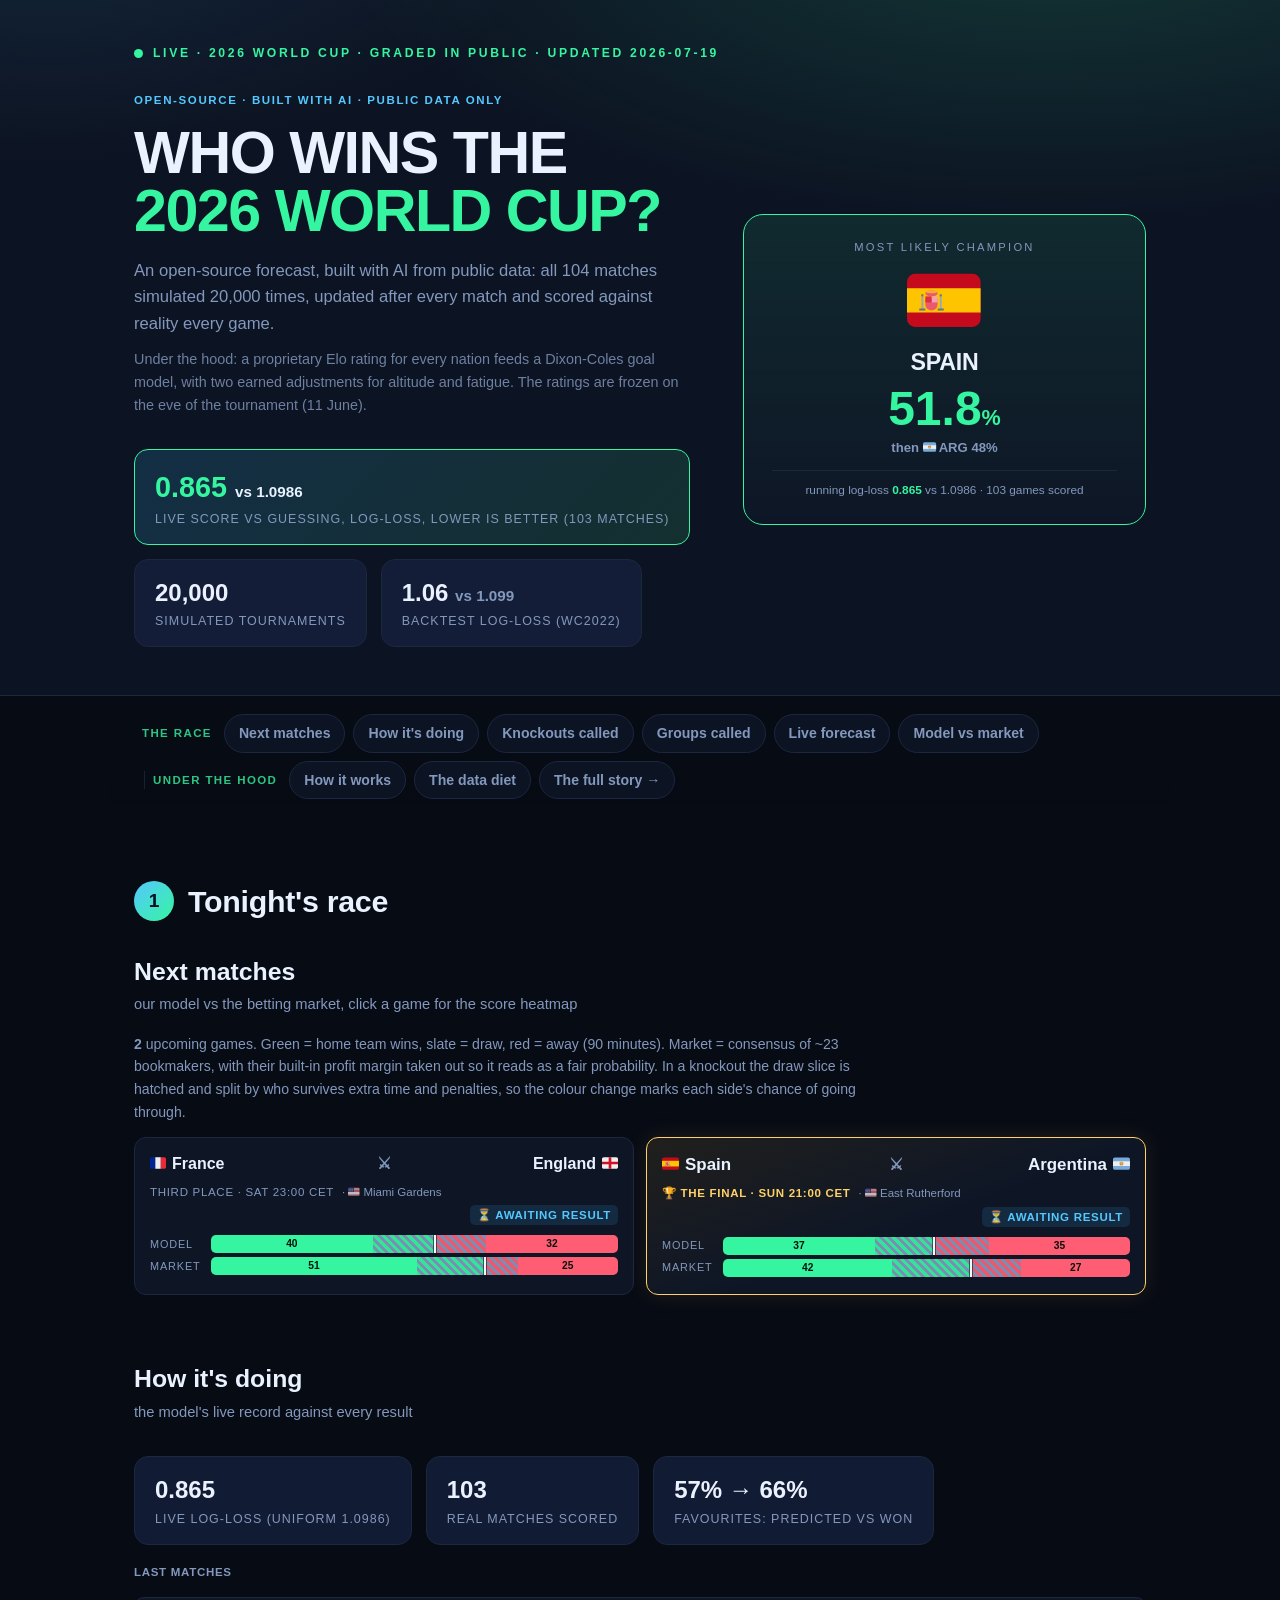
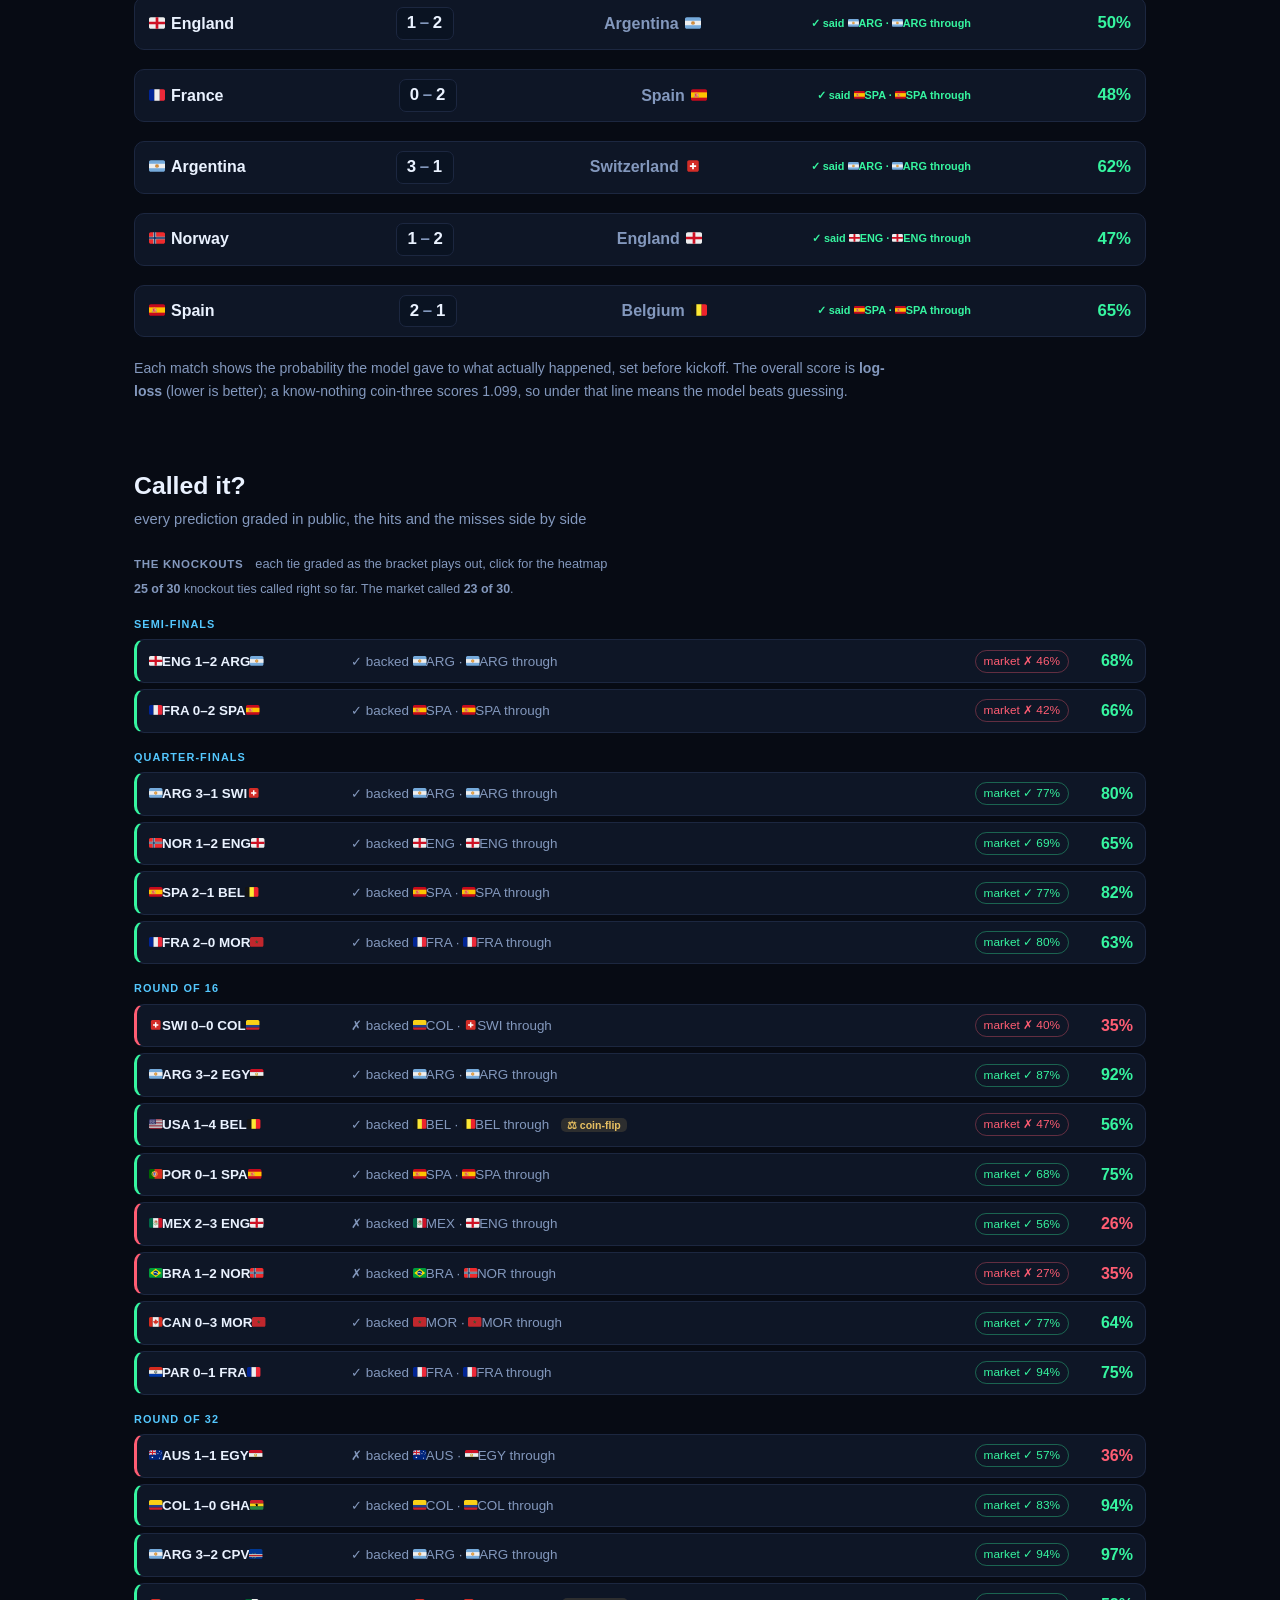
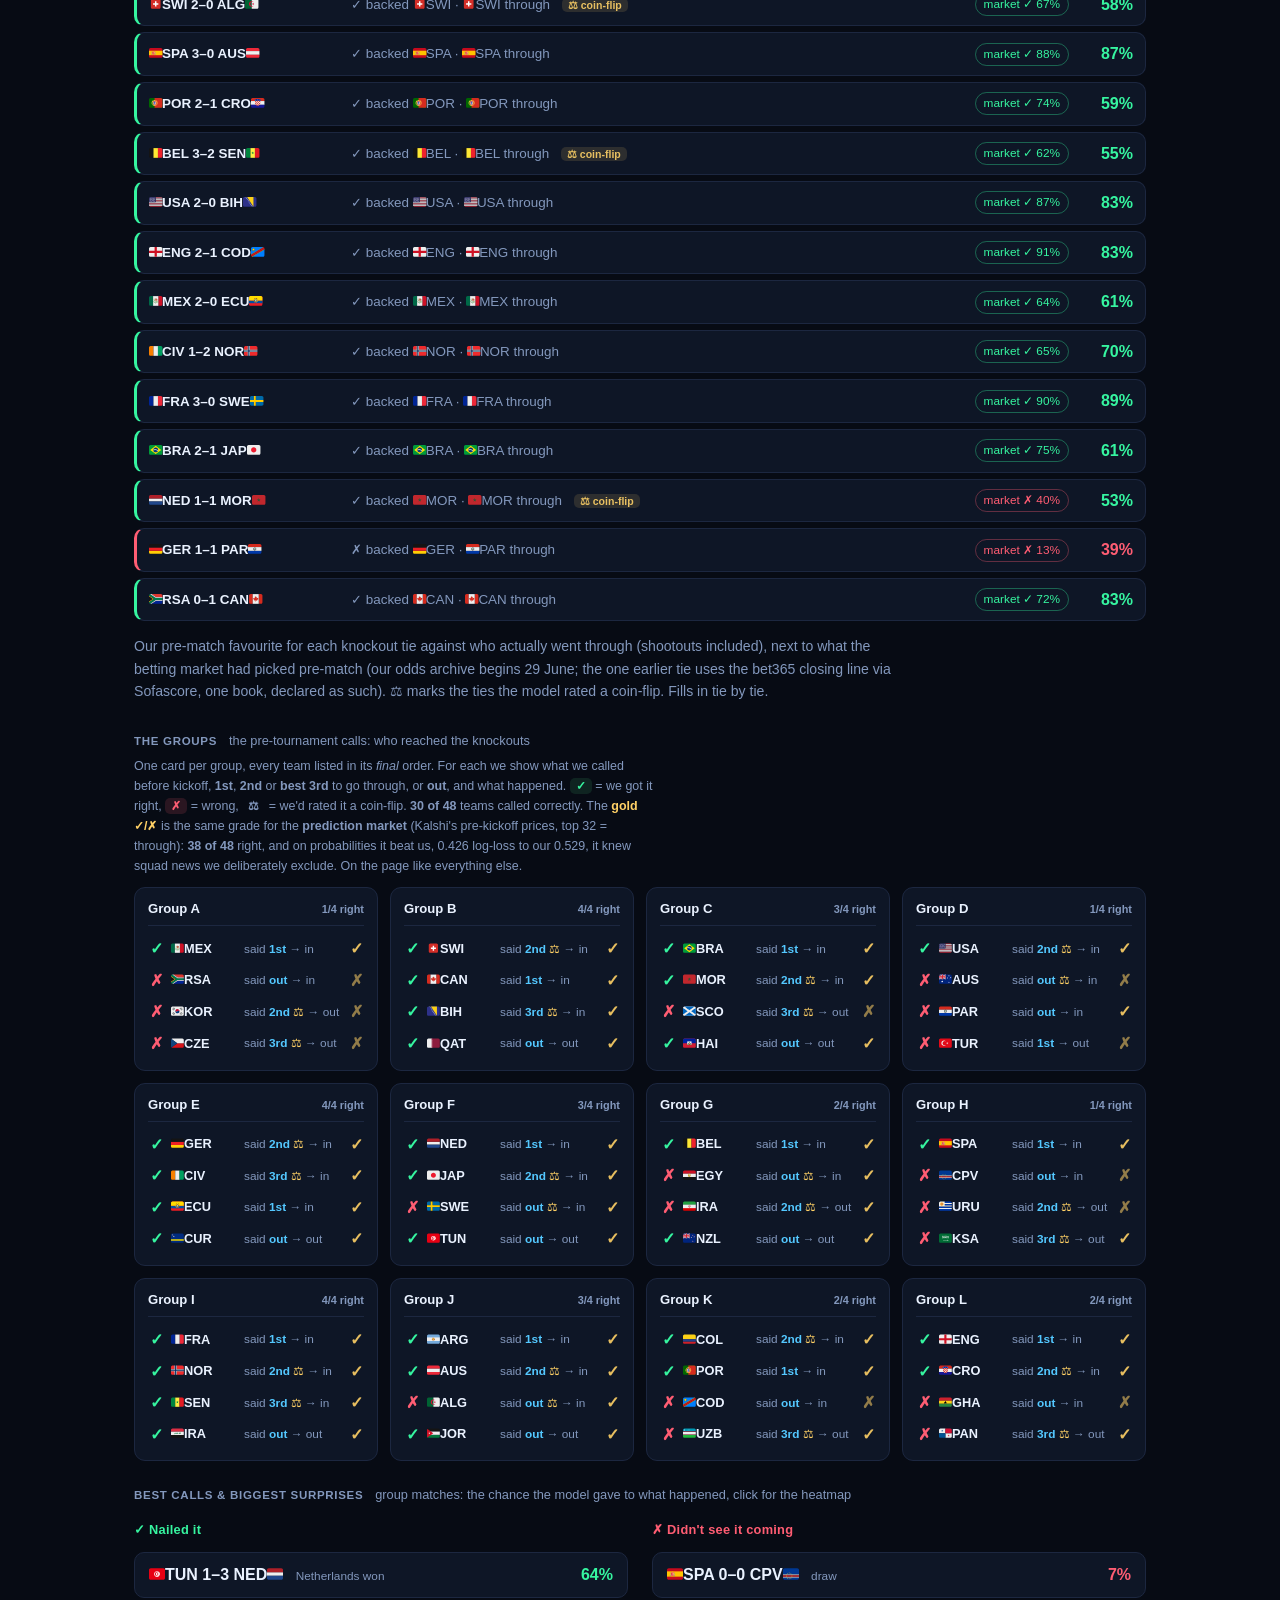
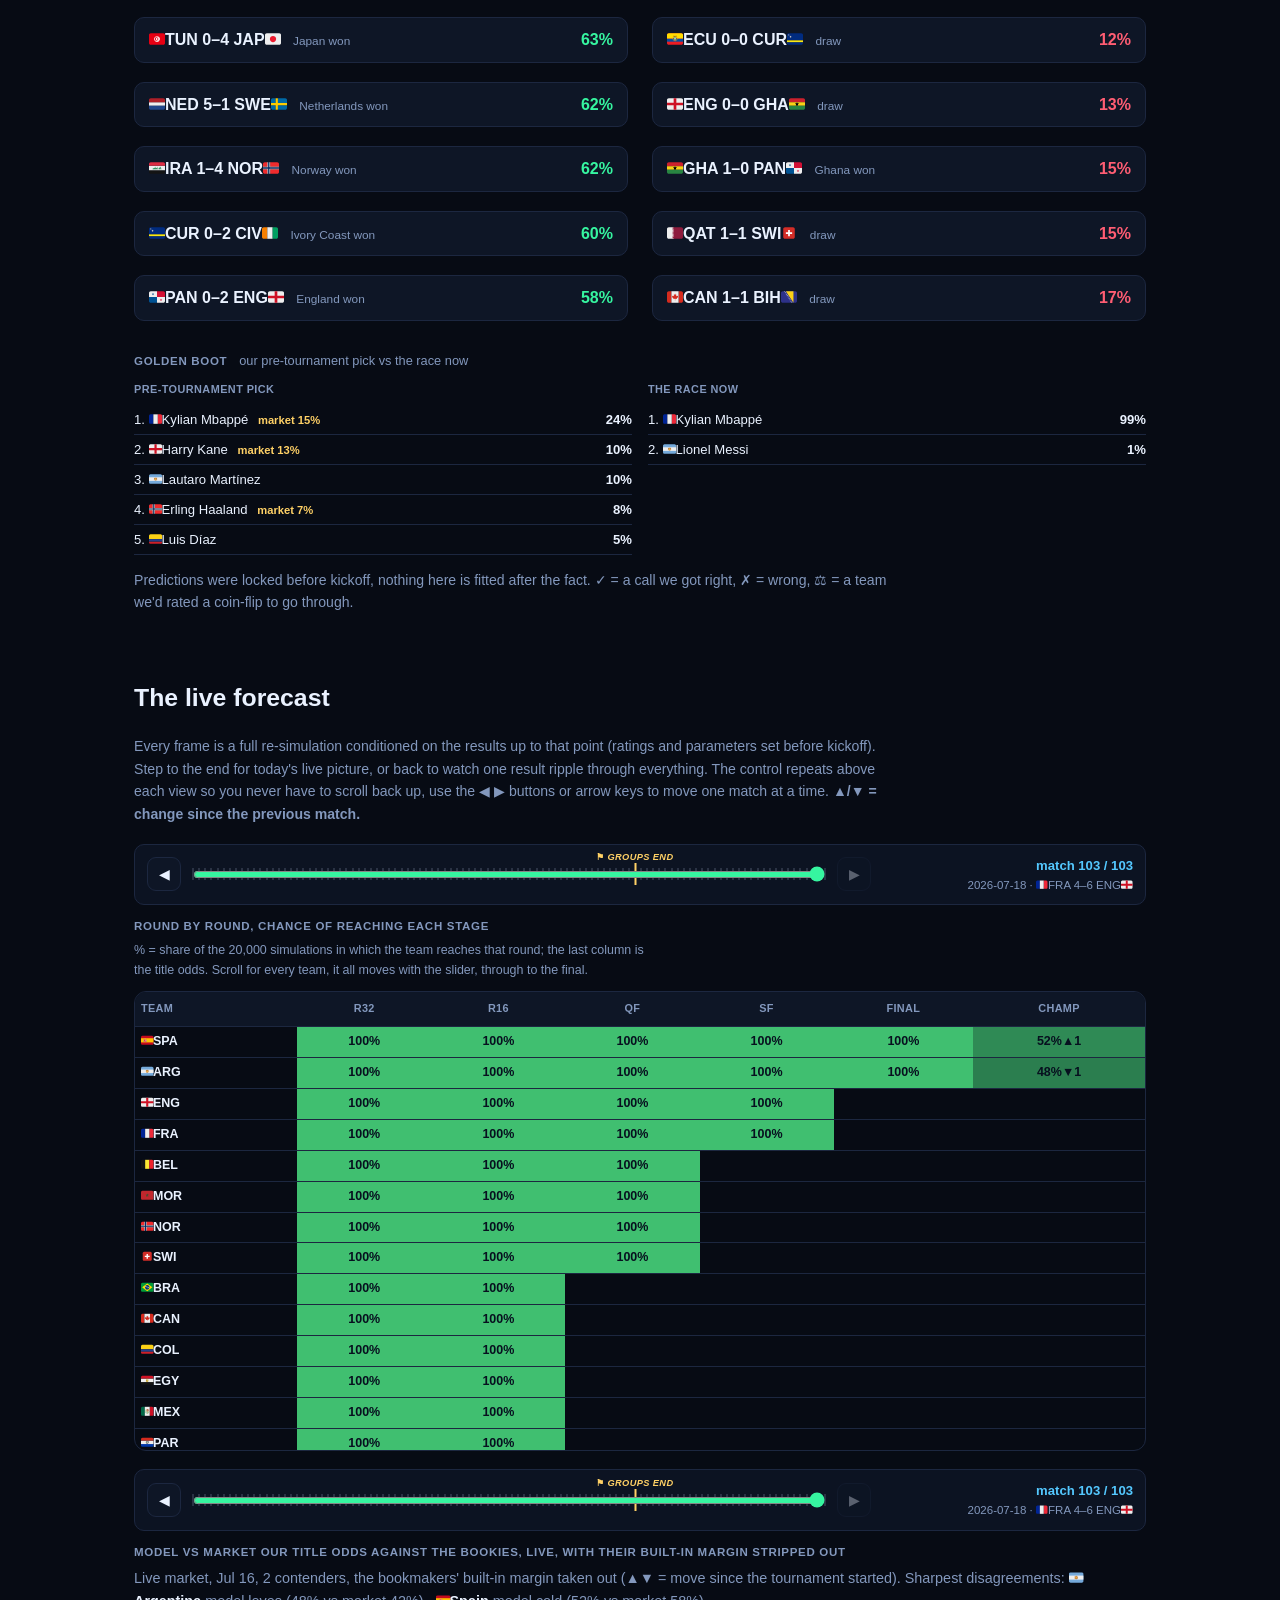
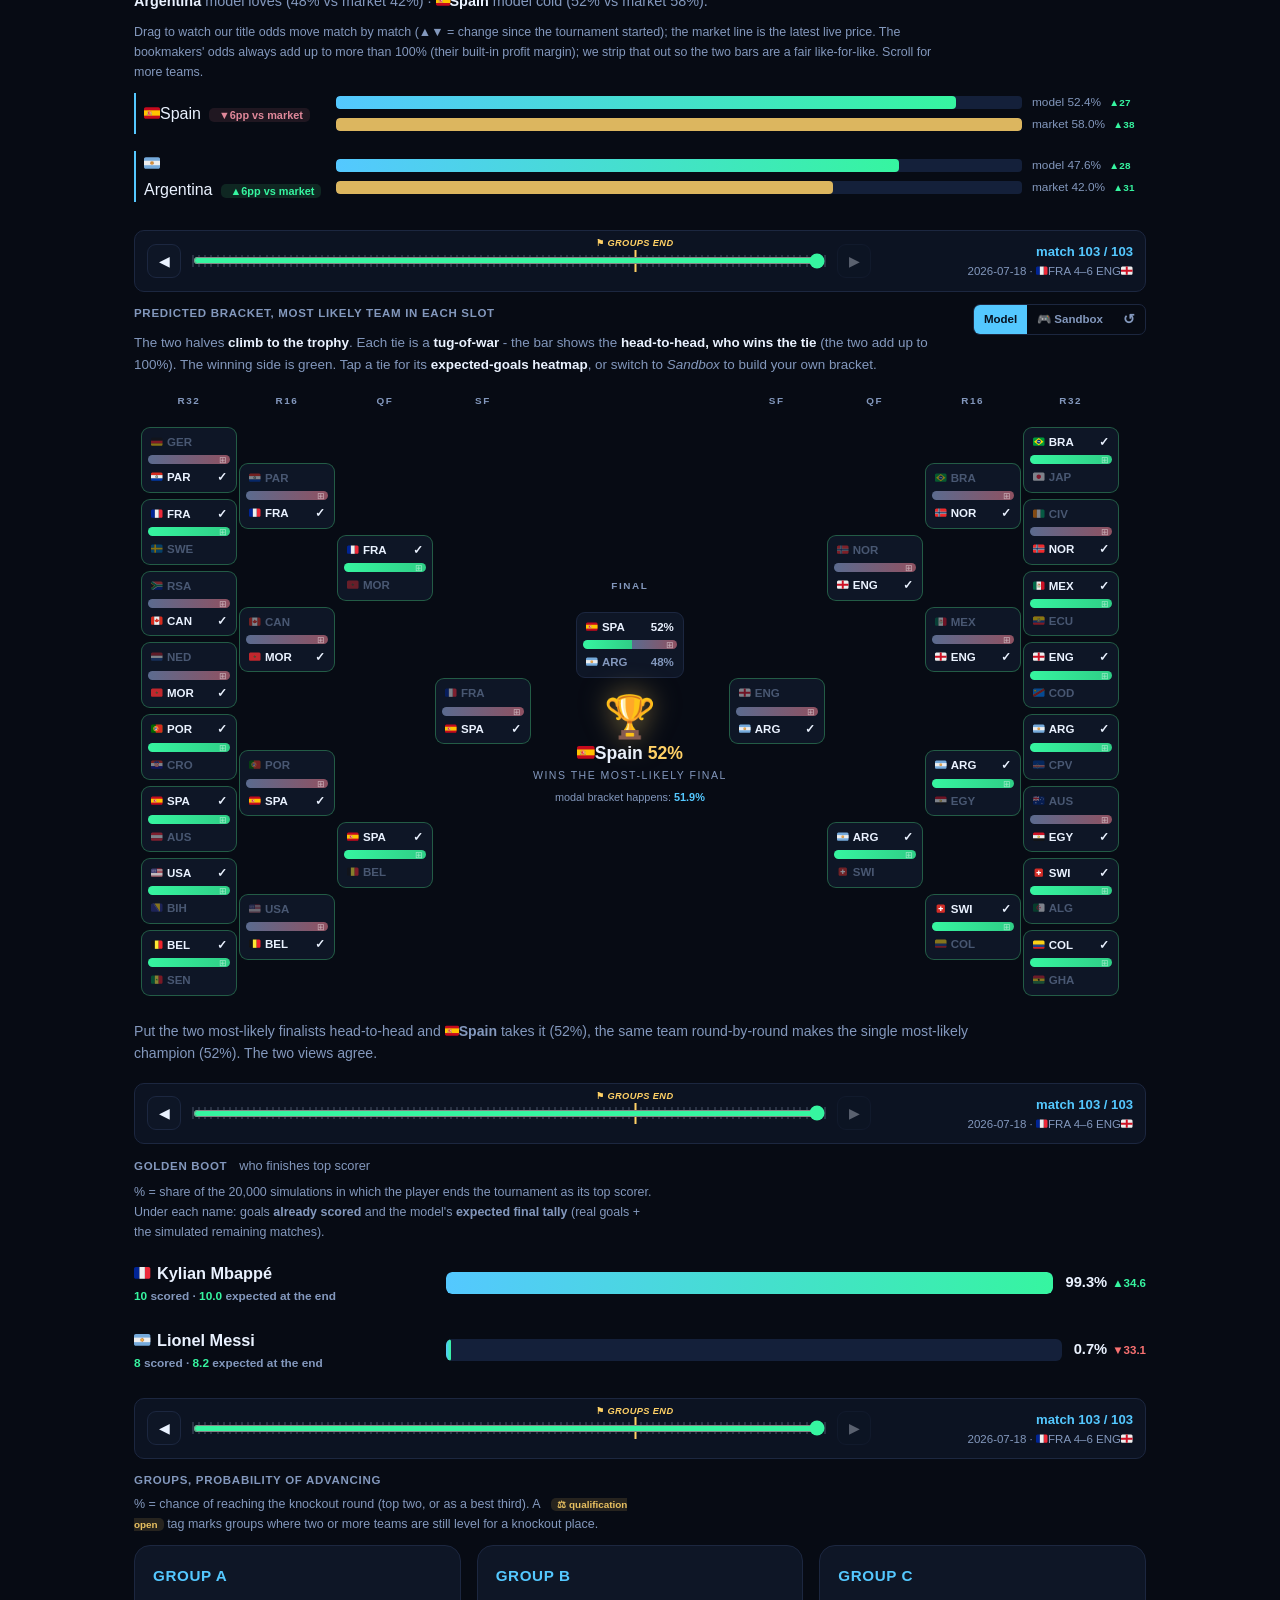
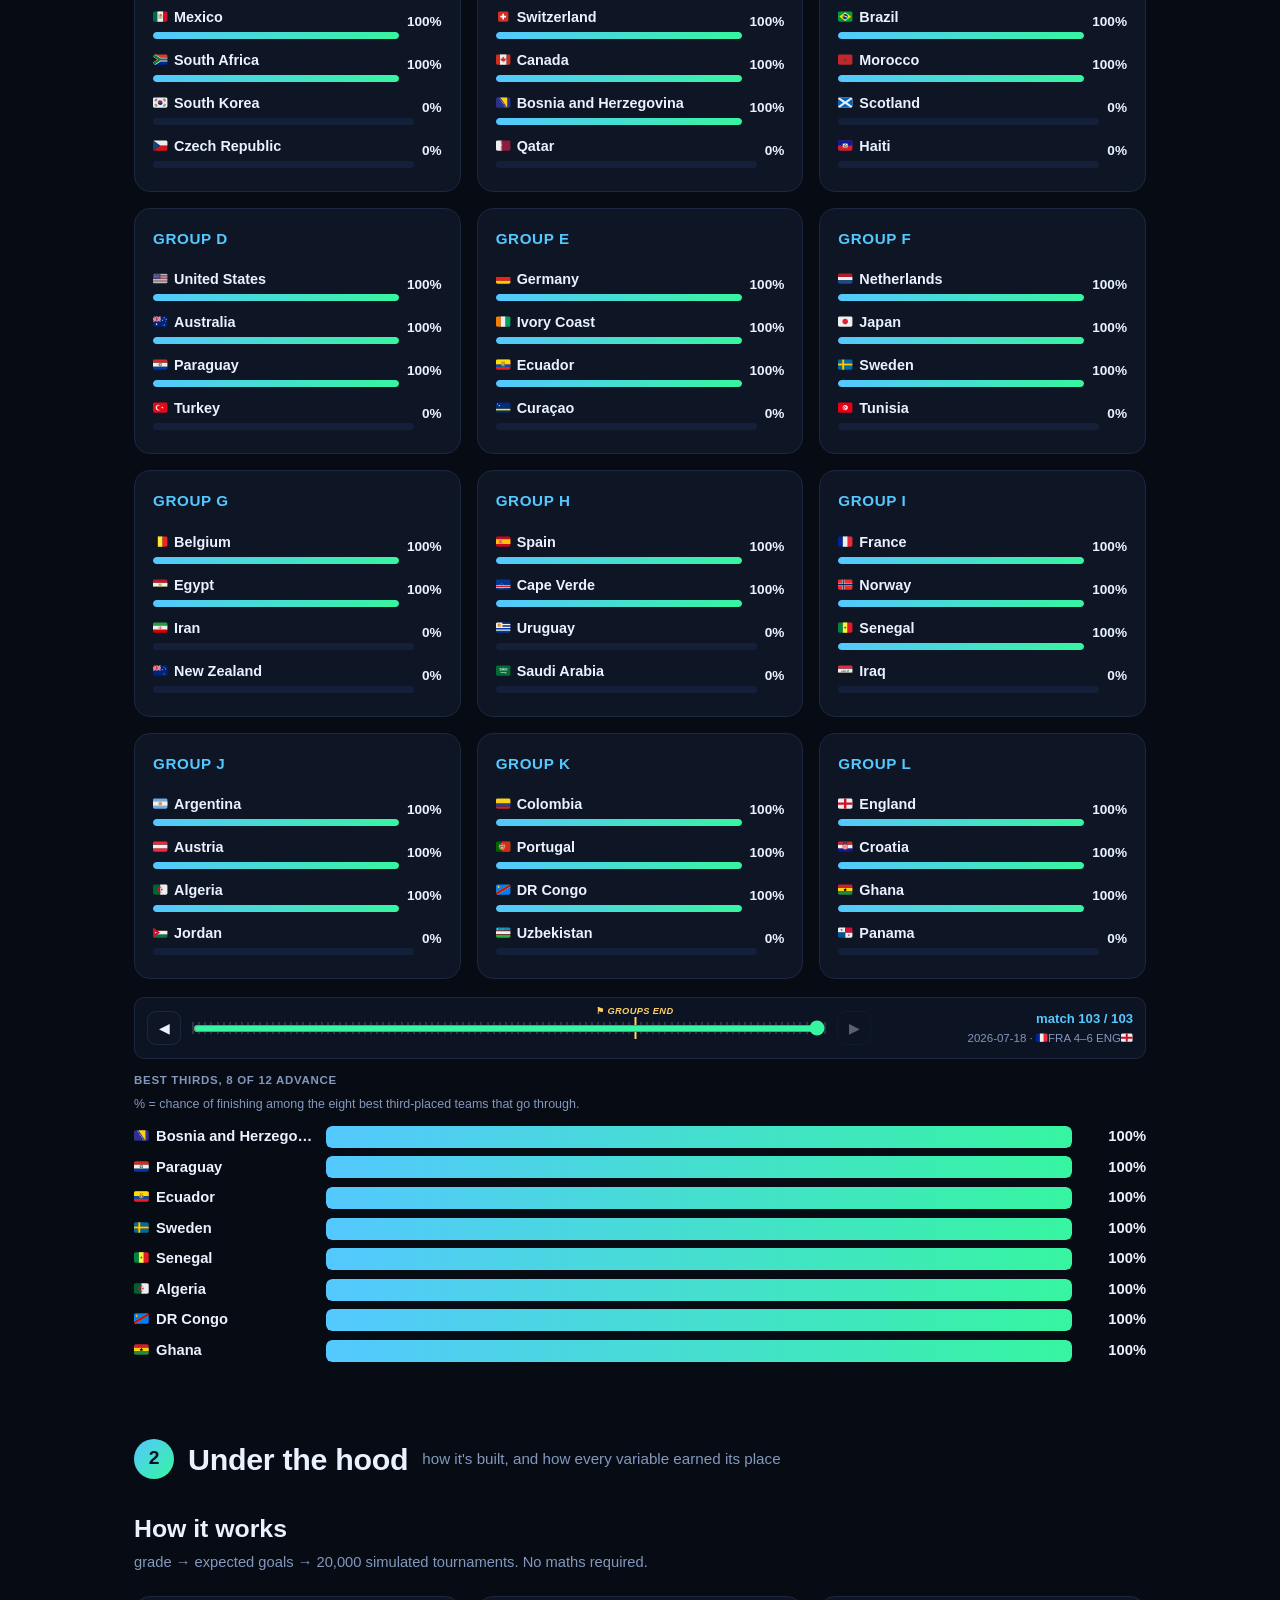
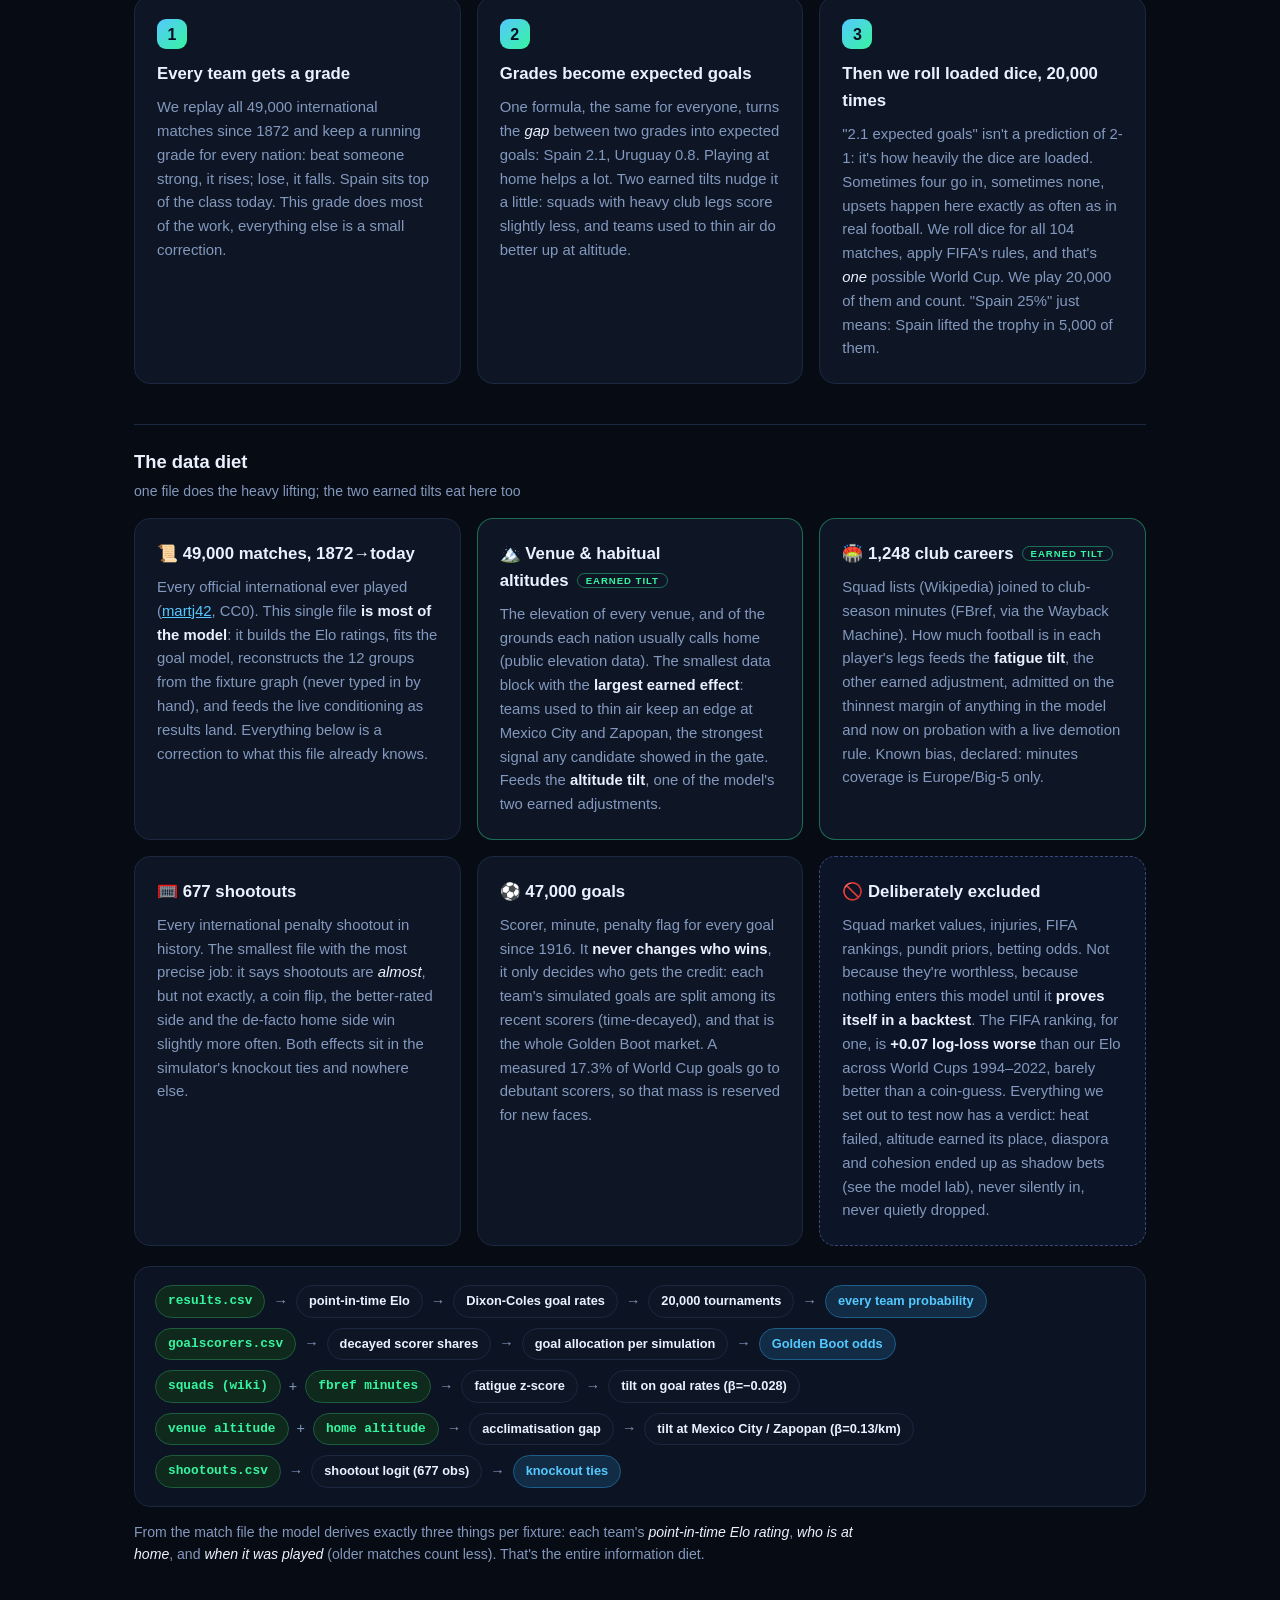
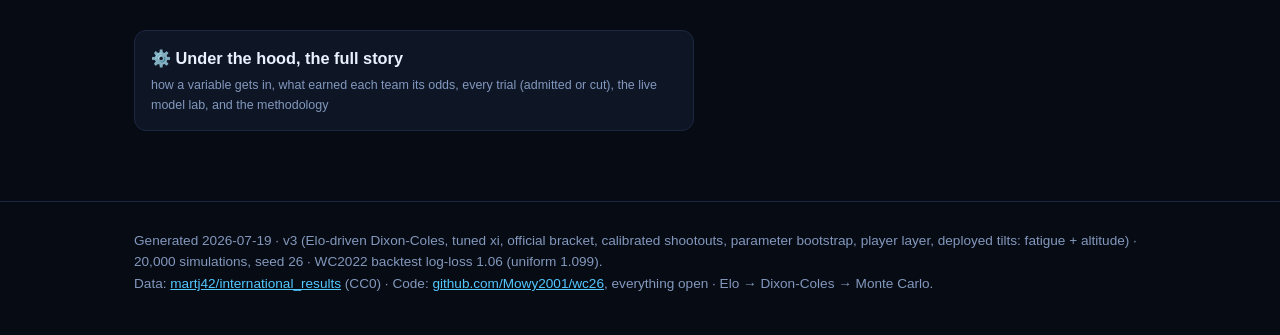
==== site/index.html @ b16a1f21 "data: live refresh - 103 matches played (72 group + 31 KO) Co-Authored-By: Claude Fable 5 <noreply@a" ====
<!DOCTYPE html>
<html lang="en">
<head>
<meta charset="UTF-8">
<meta name="viewport" content="width=device-width, initial-scale=1.0">
<title>WC26, Probabilistic World Cup 2026</title>
<link rel="stylesheet" href="style.css?v=202607190809">
</head>
<body>

<header class="hero">
  <div class="wrap">
    <div class="live-strip" id="live-strip"><span class="dot"></span> Live · 2026 World Cup · graded in public</div>
    <div class="hero-grid">
      <div>
        <div class="eyebrow">Open-source · built with AI · public data only</div>
        <h1>Who wins the<br><em>2026 World Cup?</em></h1>
        <p class="lede">An open-source forecast, built with AI from public data: all 104 matches simulated
        20,000 times, updated after every match and scored against reality every game.</p>
        <p class="lede-sub">Under the hood: a proprietary Elo rating for every nation feeds a Dixon-Coles
        goal model, with two earned adjustments for altitude and fatigue. The ratings are frozen on the eve
        of the tournament (11 June).</p>
        <div class="hero-stats" id="hero-stats"></div>
      </div>
      <div class="hero-champ" id="hero-leader"></div>
    </div>
  </div>
</header>

<nav class="toc wrap">
  <span class="toc-group">The race</span>
  <a href="#next">Next matches</a>
  <a href="#track">How it's doing</a>
  <a href="#reality-ko">Knockouts called</a>
  <a href="#reality-groups">Groups called</a>
  <a href="#forecast">Live forecast</a>
  <a href="#market">Model vs market</a>
  <span class="toc-group">Under the hood</span>
  <a href="#idea">How it works</a>
  <a href="#data">The data diet</a>
  <a href="under-the-hood.html">The full story →</a>
</nav>

<main class="wrap">

<div class="act-divider"><span class="act-num">1</span> Tonight's race</div>

<section id="next">
  <h2>Next matches <span class="sub">our model vs the betting market, click a game for the score heatmap</span></h2>
  <p class="note" id="next-note" style="margin-top:-6px;margin-bottom:14px"></p>
  <div id="next-board" class="nm-grid"></div>
</section>

<section id="track">
  <h2>How it's doing <span class="sub">the model's live record against every result</span></h2>
  <div id="track-head" class="hero-stats"></div>
  <div style="margin-top:18px"><div class="tl-h">Last matches</div>
    <div id="track-matches" class="chart"></div></div>
  <p class="note">Each match shows the probability the model gave to what actually happened, set before
  kickoff. The overall score is <strong>log-loss</strong> (lower is better); a know-nothing coin-three
  scores 1.099, so under that line means the model beats guessing.</p>
</section>

<section id="reality">
  <h2>Called it? <span class="sub">every prediction graded in public, the hits and the misses side by side</span></h2>

  <div class="tl-h" id="reality-ko">The knockouts <span class="tlh-sub">each tie graded as the bracket plays out, click for the heatmap</span></div>
  <div id="rc-ko"></div>
  <p class="note">Our pre-match favourite for each knockout tie against who actually went through
  (shootouts included), next to what the betting market had picked pre-match (our odds archive begins
  29 June; the one earlier tie uses the bet365 closing line via Sofascore, one book, declared as such).
  ⚖ marks the ties the model rated a coin-flip. Fills in tie by tie.</p>

  <div class="tl-h" style="margin-top:28px" id="reality-groups">The groups <span class="tlh-sub">the pre-tournament calls: who reached the knockouts</span></div>
  <p class="chart-cap" id="rc-groups-lead"></p>
  <div id="rc-groups"></div>
  <div class="tl-h" style="margin-top:24px">Best calls &amp; biggest surprises
    <span class="tlh-sub">group matches: the chance the model gave to what happened, click for the heatmap</span></div>
  <div class="bw-grid">
    <div><div class="bw-lab good">✓ Nailed it</div><div id="track-best" class="chart"></div></div>
    <div><div class="bw-lab bad">✗ Didn't see it coming</div><div id="track-worst" class="chart"></div></div>
  </div>
  <div class="tl-h" style="margin-top:24px">Golden Boot <span class="tlh-sub">our pre-tournament pick vs the race now</span></div>
  <div id="rc-gb"></div>
  <p class="note">Predictions were locked before kickoff, nothing here is fitted after the fact.
  ✓ = a call we got right, ✗ = wrong, ⚖ = a team we'd rated a coin-flip to go through.</p>
</section>



<section id="forecast">
  <h2>The live forecast</h2>
  <p class="note" style="margin-top:-4px;margin-bottom:14px">Every frame is a full re-simulation
  conditioned on the results up to that point (ratings and parameters set before kickoff). Step to the
  end for today's live picture, or back to watch one result ripple through everything. The control
  repeats above each view so you never have to scroll back up, use the ◀ ▶ buttons or arrow keys
  to move one match at a time. <strong>▲/▼ = change since the previous match.</strong></p>

  <div class="fc-block"><div class="fc-bar"></div>
    <div class="tl-h">Round by round, chance of reaching each stage</div>
    <p class="chart-cap">% = share of the 20,000 simulations in which the team reaches that round; the last
    column is the title odds. Scroll for every team, it all moves with the slider, through to the final.</p>
    <div class="rr-scroll"><table id="fc-rounds" class="rounds-table"></table></div></div>
  <div class="fc-block" id="market"><div class="fc-bar"></div>
    <div class="tl-h">Model vs market <span class="sub">our title odds against the bookies, live, with their built-in margin stripped out</span></div>
    <p class="market-diverge" id="market-diverge"></p>
    <p class="chart-cap" style="max-width:820px">Drag to watch our title odds move match by match (▲▼ = change since the tournament started); the market line is the latest live price. The bookmakers' odds always add up to more than 100% (their built-in profit margin); we strip that out so the two bars are a fair like-for-like. Scroll for more teams.</p>
    <div id="market-chart" class="chart market-scroll"></div></div>
  <div class="fc-block"><div class="fc-bar"></div>
    <div class="tl-h">Predicted bracket, most likely team in each slot
      <span class="bk-toggle" id="bk-toggle">
        <button type="button" data-mode="model" class="on">Model</button><button type="button" data-mode="sandbox">🎮 Sandbox</button><button type="button" data-act="reset" title="clear your picks">↺</button>
      </span></div>
    <p class="bracket-legend" id="bracket-legend"></p>
    <div id="fc-bracket" class="bracket-scroll"></div>
    <p class="note" id="bracket-why" style="max-width:880px"></p></div>
  <div class="fc-block"><div class="fc-bar"></div>
    <div class="tl-h">Golden Boot <span class="tlh-sub">who finishes top scorer</span></div>
    <p class="chart-cap">% = share of the 20,000 simulations in which the player ends the tournament as
    its top scorer. Under each name: goals <strong>already scored</strong> and the model's
    <strong>expected final tally</strong> (real goals + the simulated remaining matches).</p>
    <div id="fc-gb" class="chart gb-big"></div></div>
  <div class="fc-block"><div class="fc-bar"></div>
    <div class="tl-h">Groups, probability of advancing</div>
    <p class="chart-cap">% = chance of reaching the knockout round (top two, or as a best third).
    A <span class="tight-badge">⚖ qualification open</span> tag marks groups where two or more teams are
    still level for a knockout place.</p>
    <div id="fc-groups" class="groups-grid"></div></div>
  <div class="fc-block"><div class="fc-bar"></div>
    <div class="tl-h">Best thirds, 8 of 12 advance</div>
    <p class="chart-cap">% = chance of finishing among the eight best third-placed teams that go through.</p>
    <div id="fc-thirds" class="chart"></div></div>
</section>






<div class="act-divider"><span class="act-num">2</span> Under the hood <span class="act-sub">how it's built, and how every variable earned its place</span></div>



<section id="idea">
  <h2>How it works <span class="sub">grade → expected goals → 20,000 simulated tournaments. No maths required.</span></h2>
  <div class="cards3">
    <div class="card">
      <div class="card-step">1</div>
      <h3>Every team gets a grade</h3>
      <p>We replay all 49,000 international matches since 1872 and keep a running
      grade for every nation: beat someone strong, it rises; lose, it falls. Spain
      sits top of the class today. This grade does most of the work, everything
      else is a small correction.</p>
    </div>
    <div class="card">
      <div class="card-step">2</div>
      <h3>Grades become expected goals</h3>
      <p>One formula, the same for everyone, turns the <em>gap</em> between two
      grades into expected goals: Spain 2.1, Uruguay 0.8. Playing at home helps a
      lot. Two earned tilts nudge it a little: squads with heavy club legs score
      slightly less, and teams used to thin air do better up at altitude.</p>
    </div>
    <div class="card">
      <div class="card-step">3</div>
      <h3>Then we roll loaded dice, 20,000 times</h3>
      <p>"2.1 expected goals" isn't a prediction of 2-1: it's how heavily the dice are loaded.
      Sometimes four go in, sometimes none, upsets happen here exactly as often
      as in real football. We roll dice for all 104 matches, apply FIFA's rules,
      and that's <em>one</em> possible World Cup. We play 20,000 of them and count.
      "Spain 25%" just means: Spain lifted the trophy in 5,000 of them.</p>
    </div>
  </div>
  <h3 class="merge-sub" id="data">The data diet <span class="sub">one file does the heavy lifting; the two earned tilts eat here too</span></h3>
  <div class="cards32">
    <div class="card">
      <h3>📜 49,000 matches, 1872→today</h3>
      <p>Every official international ever played (<a href="https://github.com/martj42/international_results">martj42</a>, CC0).
      This single file <strong>is most of the model</strong>: it builds the Elo ratings, fits the goal
      model, reconstructs the 12 groups from the fixture graph (never typed in by hand), and feeds the
      live conditioning as results land. Everything below is a correction to what this file already
      knows.</p>
    </div>
    <div class="card earned">
      <h3>🏔️ Venue &amp; habitual altitudes</h3>
      <p>The elevation of every venue, and of the grounds each nation usually calls home (public
      elevation data). The smallest data block with the <strong>largest earned effect</strong>: teams used
      to thin air keep an edge at Mexico City and Zapopan, the strongest signal any candidate showed in
      the gate. Feeds the <strong>altitude tilt</strong>, one of the model's two earned adjustments.</p>
    </div>
    <div class="card earned">
      <h3>🏟️ 1,248 club careers</h3>
      <p>Squad lists (Wikipedia) joined to club-season minutes (FBref, via the Wayback Machine). How much
      football is in each player's legs feeds the <strong>fatigue tilt</strong>, the other earned
      adjustment, admitted on the thinnest margin of anything in the model and now on probation with a
      live demotion rule. Known bias, declared: minutes coverage is Europe/Big-5 only.</p>
    </div>
    <div class="card">
      <h3>🥅 677 shootouts</h3>
      <p>Every international penalty shootout in history. The smallest file with the most precise job:
      it says shootouts are <em>almost</em>, but not exactly, a coin flip, the better-rated side and the
      de-facto home side win slightly more often. Both effects sit in the simulator's knockout ties and
      nowhere else.</p>
    </div>
    <div class="card">
      <h3>⚽ 47,000 goals</h3>
      <p>Scorer, minute, penalty flag for every goal since 1916. It <strong>never changes who wins</strong>,
      it only decides who gets the credit: each team's simulated goals are split among its recent
      scorers (time-decayed), and that is the whole Golden Boot market. A measured 17.3% of World Cup
      goals go to debutant scorers, so that mass is reserved for new faces.</p>
    </div>
    <div class="card off">
      <h3>🚫 Deliberately excluded</h3>
      <p>Squad market values, injuries, FIFA rankings, pundit priors, betting odds.
      Not because they're worthless, because nothing enters this model until it
      <strong>proves itself in a backtest</strong>. The FIFA ranking, for one, is
      <strong>+0.07 log-loss worse</strong> than our Elo across World Cups 1994–2022,
      barely better than a coin-guess. Everything we set out to test now has a verdict:
      heat failed, altitude earned its place, diaspora and cohesion ended up as shadow
      bets (see the model lab), never silently in, never quietly dropped.</p>
    </div>
  </div>
  <div class="lineage">
    <div class="flow">
      <span class="node file">results.csv</span><span class="arr">→</span>
      <span class="node">point-in-time Elo</span><span class="arr">→</span>
      <span class="node">Dixon-Coles goal rates</span><span class="arr">→</span>
      <span class="node">20,000 tournaments</span><span class="arr">→</span>
      <span class="node out">every team probability</span>
    </div>
    <div class="flow">
      <span class="node file">goalscorers.csv</span><span class="arr">→</span>
      <span class="node">decayed scorer shares</span><span class="arr">→</span>
      <span class="node">goal allocation per simulation</span><span class="arr">→</span>
      <span class="node out">Golden Boot odds</span>
    </div>
    <div class="flow">
      <span class="node file">squads (wiki)</span><span class="arr">+</span>
      <span class="node file">fbref minutes</span><span class="arr">→</span>
      <span class="node">fatigue z-score</span><span class="arr">→</span>
      <span class="node">tilt on goal rates (β=−0.028)</span>
    </div>
    <div class="flow">
      <span class="node file">venue altitude</span><span class="arr">+</span>
      <span class="node file">home altitude</span><span class="arr">→</span>
      <span class="node">acclimatisation gap</span><span class="arr">→</span>
      <span class="node">tilt at Mexico City / Zapopan (β=0.13/km)</span>
    </div>
    <div class="flow">
      <span class="node file">shootouts.csv</span><span class="arr">→</span>
      <span class="node">shootout logit (677 obs)</span><span class="arr">→</span>
      <span class="node out">knockout ties</span>
    </div>
  </div>
  <p class="note">From the match file the model derives exactly three things per fixture:
  each team's <em>point-in-time Elo rating</em>, <em>who is at home</em>, and <em>when it
  was played</em> (older matches count less). That's the entire information diet.</p>
</section>

<div class="hood-link-row">
  <a class="doc-link hood-link" href="under-the-hood.html">⚙️ Under the hood, the full story
    <span>how a variable gets in, what earned each team its odds, every trial (admitted or cut),
    the live model lab, and the methodology</span></a>
</div>

</main>

<footer>
  <div class="wrap">
    <p id="footer-meta"></p>
    <p>Data: <a href="https://github.com/martj42/international_results">martj42/international_results</a> (CC0)
    · Code: <a href="https://github.com/Mowy2001/wc26">github.com/Mowy2001/wc26</a>, everything open · Elo → Dixon-Coles → Monte Carlo.</p>
  </div>
</footer>

<script src="data.js?v=202607190809"></script>
<script src="app.js?v=202607190809"></script>
</body>
</html>
---- site/style.css ----
:root {
  /* Direction B — "The Living Forecast": dark broadcast / stadium night */
  --bg: #070b14;
  --bg2: #0c1322;
  --card: #0e1626;
  --card-edge: #1c2740;
  --text: #eaf2ff;
  --muted: #8398bd;
  --accent: #36f5a0;   /* neon pitch green */
  --accent2: #54c8ff;  /* electric cyan */
  --hot: #ff5d73;      /* misses / upsets */
  --gold: #ffd166;
  --bar-bg: #14203a;
}
.tnum { font-variant-numeric: tabular-nums; font-feature-settings: "tnum"; }

* { margin: 0; padding: 0; box-sizing: border-box; }

/* Windows ships no colour font for flag emoji (they fall back to "GB"-style
   letters), so country-flag codepoints are served by a bundled Twemoji subset
   (country-flag-emoji-polyfill, MIT; Twemoji art CC-BY 4.0). The unicode-range
   keeps it flags-only; every other glyph stays on the system stack. */
@font-face {
  font-family: "Twemoji Country Flags";
  src: url("TwemojiCountryFlags.woff2") format("woff2");
  unicode-range: U+1F1E6-1F1FF, U+1F3F4, U+E0060-E007F, U+FE0F, U+20E3;
  font-display: swap;
}

body {
  background: var(--bg);
  color: var(--text);
  font-family: "Twemoji Country Flags", -apple-system, BlinkMacSystemFont, "Segoe UI", Roboto, Helvetica, Arial, sans-serif;
  line-height: 1.6;
}

.wrap { max-width: 1060px; margin: 0 auto; padding: 0 24px; }

/* ---------- hero (broadcast) ---------- */
.hero {
  background:
    radial-gradient(1200px 520px at 82% -12%, rgba(54,245,160,.16), transparent 60%),
    radial-gradient(900px 500px at 4% -18%, rgba(84,200,255,.12), transparent 58%),
    var(--bg2);
  border-bottom: 1px solid var(--card-edge);
  padding: 40px 0 48px;
}
/* live status strip with a pulsing dot */
.live-strip {
  display: inline-flex; align-items: center; gap: 10px;
  color: var(--accent); font-size: .76rem; font-weight: 800;
  letter-spacing: .22em; text-transform: uppercase; margin-bottom: 28px;
}
.live-strip .dot {
  width: 9px; height: 9px; border-radius: 50%; background: var(--accent);
  animation: pulse 1.8s infinite;
}
@keyframes pulse {
  0% { box-shadow: 0 0 0 0 rgba(54,245,160,.5); }
  70% { box-shadow: 0 0 0 12px rgba(54,245,160,0); }
  100% { box-shadow: 0 0 0 0 rgba(54,245,160,0); }
}
.hero-grid { display: grid; grid-template-columns: 1.2fr .85fr; gap: 40px; align-items: end; }
.hero h1 {
  font-size: clamp(2.1rem, 5.4vw, 3.7rem); line-height: .98; font-weight: 900;
  letter-spacing: -.025em; text-transform: uppercase;
}
.hero h1 em { color: var(--accent); font-style: normal; }
.lede { color: var(--muted); max-width: 560px; margin-top: 18px; font-size: 1.04rem; }
.lede-sub { color: var(--muted); max-width: 560px; margin-top: 10px; font-size: .9rem; opacity: .82; }
/* the giant live champion number */
.hero-leader {
  background: linear-gradient(180deg, var(--card), #0a1120);
  border: 1px solid var(--card-edge); border-radius: 18px; padding: 22px 26px;
}
.hl-lab { font-size: .72rem; letter-spacing: .2em; text-transform: uppercase; color: var(--muted); }
.hl-big {
  font-size: clamp(3rem, 6vw, 4.6rem); font-weight: 900; letter-spacing: -.03em;
  line-height: 1; color: var(--accent); margin: 4px 0;
}
.hl-big span { font-size: .5em; }
.hl-team { font-size: 1.25rem; font-weight: 800; }
.hl-vs { margin-top: 12px; font-size: .82rem; color: var(--muted); }
.hl-vs b { color: var(--accent); }
@media (max-width: 760px) { .hero-grid { grid-template-columns: 1fr; gap: 26px; } }

.hero-stats { display: flex; flex-wrap: wrap; gap: 14px; margin-top: 32px; }
.stat {
  background: rgba(22, 33, 63, .75);
  border: 1px solid var(--card-edge);
  border-radius: 14px;
  padding: 14px 20px;
  min-width: 150px;
}
.stat .v { font-size: 1.5rem; font-weight: 800; color: var(--text); font-variant-numeric: tabular-nums; }
.stat .v .flag { font-size: 1.3rem; margin-right: 6px; }
.stat .v .vs { color: var(--muted); font-size: .95rem; font-weight: 600; }
.stat .k { font-size: .78rem; color: var(--muted); text-transform: uppercase; letter-spacing: .08em; }
/* the live-record headline stat — visually first and emphasised */
.stat.headline {
  background: linear-gradient(135deg, rgba(56,189,248,.16), rgba(74,222,128,.14));
  border-color: var(--accent);
}
.stat.headline .v { color: var(--accent); font-size: 1.8rem; }
.stat.headline .v .vs { color: var(--text); }

/* ---------- nav ---------- */
.toc {
  display: flex; flex-wrap: wrap; gap: 8px;
  padding-top: 18px; padding-bottom: 6px;
  position: sticky; top: 0; z-index: 10;
  background: linear-gradient(var(--bg) 75%, transparent);
  transition: transform .25s ease, opacity .2s ease;
}
/* scrolling down on mobile: slide the pills away (app.js toggles the class) */
.toc.toc-hide { transform: translateY(-110%); opacity: 0; pointer-events: none; }
.toc a {
  color: var(--muted); text-decoration: none; font-size: .88rem; font-weight: 600;
  padding: 7px 14px; border: 1px solid var(--card-edge); border-radius: 999px;
  background: var(--bg2);
  transition: color .15s, border-color .15s;
}
.toc a:hover { color: var(--accent); border-color: var(--accent); }
.toc-group {
  align-self: center;
  font-size: .72rem; font-weight: 800; letter-spacing: .12em; text-transform: uppercase;
  color: var(--accent); opacity: .8;
  padding: 0 4px 0 8px;
}
.toc-group:not(:first-child) { margin-left: 10px; border-left: 1px solid var(--card-edge); }

/* ---------- act dividers (the two-part spine) ---------- */
.act-divider {
  display: flex; align-items: center; gap: 14px;
  margin: 72px 0 8px;
  font-size: 1.9rem; font-weight: 800; color: var(--text);
  letter-spacing: -.01em;
}
.act-divider .act-num {
  display: inline-flex; align-items: center; justify-content: center;
  width: 40px; height: 40px; flex: 0 0 40px;
  border-radius: 50%; background: linear-gradient(135deg, var(--accent2), var(--accent));
  color: #07101f; font-size: 1.2rem; font-weight: 800;
}
.act-divider .act-sub {
  font-size: .95rem; font-weight: 500; color: var(--muted); letter-spacing: 0;
}
.act-divider + section { margin-top: 26px; }

/* ---------- sections ---------- */
section { margin: 64px 0; }
h2 { font-size: 1.55rem; font-weight: 800; margin-bottom: 22px; }
h2 .sub { display: block; font-size: .92rem; font-weight: 500; color: var(--muted); margin-top: 2px; }

.cards3 { display: grid; grid-template-columns: repeat(auto-fit, minmax(280px, 1fr)); gap: 16px; }
.cards2 { display: grid; grid-template-columns: repeat(auto-fit, minmax(320px, 1fr)); gap: 16px; }
.card {
  background: var(--card);
  border: 1px solid var(--card-edge);
  border-radius: 16px;
  padding: 22px;
}
.card h3 { font-size: 1.05rem; margin-bottom: 8px; }
.card p { color: var(--muted); font-size: .93rem; }
.card p strong, .card p em { color: var(--text); }
.card-step {
  width: 30px; height: 30px; border-radius: 9px;
  display: flex; align-items: center; justify-content: center;
  background: linear-gradient(135deg, var(--accent2), var(--accent));
  color: #07101f; font-weight: 800; margin-bottom: 12px;
}

.note { color: var(--muted); font-size: .88rem; margin-top: 14px; max-width: 760px; }
.note em { color: var(--text); }

/* ---------- bar charts ---------- */
.chart { display: flex; flex-direction: column; gap: 7px; }
.bar-row { display: grid; grid-template-columns: 180px 1fr 62px; align-items: center; gap: 12px; }
.bar-row .who { font-size: .92rem; font-weight: 600; white-space: nowrap; overflow: hidden; text-overflow: ellipsis; }
.bar-row .who .flag { margin-right: 7px; }
.bar-track { position: relative; height: 22px; background: var(--bar-bg); border-radius: 6px; overflow: hidden; }
.bar-fill, .bar-ghost { position: absolute; inset: 0 auto 0 0; border-radius: 6px; }
.bar-ghost { background: rgba(56, 189, 248, .28); }
.bar-fill { background: linear-gradient(90deg, var(--accent2), var(--accent)); }
.bar-row .val { font-variant-numeric: tabular-nums; font-weight: 700; font-size: .92rem; text-align: right; }

/* market comparison: paired bars */
.pair-row { display: grid; grid-template-columns: 180px 1fr; align-items: center; gap: 12px; margin-bottom: 10px; }
.pair-bars { display: flex; flex-direction: column; gap: 3px; }
.pair-bar { display: grid; grid-template-columns: 1fr 110px; align-items: center; gap: 10px; }
.pair-track { height: 13px; background: var(--bar-bg); border-radius: 4px; overflow: hidden; position: relative; }
.pair-fill { position: absolute; inset: 0 auto 0 0; border-radius: 4px; }
.pair-fill.model { background: linear-gradient(90deg, var(--accent2), var(--accent)); }
.pair-fill.market { background: var(--gold); opacity: .85; }
.pair-label { font-size: .74rem; color: var(--muted); font-variant-numeric: tabular-nums; }

/* ---------- rounds table ---------- */
.table-scroll { overflow-x: auto; border: 1px solid var(--card-edge); border-radius: 14px; }
table { border-collapse: collapse; width: 100%; font-size: .9rem; }
th, td { padding: 9px 13px; text-align: right; white-space: nowrap; }
th { background: var(--bg2); color: var(--muted); font-size: .76rem; text-transform: uppercase; letter-spacing: .06em; position: sticky; top: 0; }
td:first-child, th:first-child { text-align: left; }
tbody tr { border-top: 1px solid var(--card-edge); }
td.heat { font-variant-numeric: tabular-nums; font-weight: 600; }

/* ---------- groups ---------- */
.groups-grid { display: grid; grid-template-columns: repeat(auto-fill, minmax(300px, 1fr)); gap: 16px; }
.group-card { background: var(--card); border: 1px solid var(--card-edge); border-radius: 16px; padding: 18px; }
.group-card h3 { font-size: .95rem; color: var(--accent2); margin-bottom: 12px; letter-spacing: .04em; }
.team-row { display: grid; grid-template-columns: 1fr auto; gap: 8px; align-items: center; padding: 5px 0; }
.team-row .val { white-space: nowrap; }
.team-row .who { font-size: .9rem; font-weight: 600; }
.team-row .who .flag { margin-right: 7px; }
.team-row .who .elo { color: var(--muted); font-weight: 400; font-size: .78rem; margin-left: 6px; }
.qbar { height: 7px; background: var(--bar-bg); border-radius: 4px; overflow: hidden; margin-top: 3px; }
.qbar i { display: block; height: 100%; background: linear-gradient(90deg, var(--accent2), var(--accent)); border-radius: 4px; }
.team-row .val { font-variant-numeric: tabular-nums; font-size: .85rem; font-weight: 700; text-align: right; color: var(--muted); }
.team-row .val b { color: var(--text); }

/* ---------- footer ---------- */
footer { border-top: 1px solid var(--card-edge); margin-top: 70px; padding: 28px 0 40px; color: var(--muted); font-size: .85rem; }
footer a { color: var(--accent2); }

@media (max-width: 640px) {
  .bar-row { grid-template-columns: 120px 1fr 52px; }
  .pair-row { grid-template-columns: 120px 1fr; }
  /* let hero stat cards shrink instead of overflowing the viewport */
  .hero-stats { gap: 10px; }
  .hero-stats .stat { min-width: 0; flex: 1 1 140px; }
  .hero-stats .stat.headline { flex-basis: 100%; }
  .act-divider { font-size: 1.5rem; gap: 10px; }
  .act-divider .act-sub { flex-basis: 100%; }
}

/* ---------- v2: data-first additions ---------- */
.cards4 { display: grid; grid-template-columns: repeat(auto-fit, minmax(185px, 1fr)); gap: 16px; }
/* data diet: 3 + 3 cards; the two "earned" (tilt-feeding) files carry an accent edge */
.cards32 { display: grid; grid-template-columns: repeat(3, 1fr); gap: 16px; }
@media (max-width: 860px) { .cards32 { grid-template-columns: 1fr; } }
.card.earned { border-color: rgba(54, 245, 160, .38); }
.card.earned h3::after { content: "earned tilt"; font-size: .6rem; font-weight: 800;
  letter-spacing: .1em; text-transform: uppercase; color: var(--accent);
  border: 1px solid rgba(54, 245, 160, .4); border-radius: 999px; padding: 1px 8px;
  margin-left: 8px; vertical-align: 2px; white-space: nowrap; }
/* two-up cards (roomy enough for embedded charts); collapses to one on mobile */
.cards-2col { display: grid; grid-template-columns: 1fr 1fr; gap: 16px; }
.cards-2col > .card { min-width: 0; }
.cards-2col .xi-bars, .cards-2col .xi-axis { overflow: hidden; }
@media (max-width: 640px) { .cards-2col { grid-template-columns: 1fr; } }
.card.off { border-style: dashed; border-color: #3a4a78; background: rgba(22, 33, 63, .45); }
.card a { color: var(--accent2); }

.mini-intro { margin-bottom: 12px; }
.mini-note { margin-top: 12px; font-size: .85rem !important; }

/* before/after ablation bars */
.ab-row { margin: 8px 0; }
.ab-row .who { font-size: .85rem; font-weight: 600; margin-bottom: 3px; }
.ab-pair { display: grid; grid-template-columns: 1fr 86px; gap: 8px; align-items: center; margin-bottom: 2px; }
.ab-track { height: 11px; background: var(--bar-bg); border-radius: 4px; position: relative; overflow: hidden; }
.ab-fill { position: absolute; inset: 0 auto 0 0; border-radius: 4px; }
.ab-fill.real { background: linear-gradient(90deg, var(--accent2), var(--accent)); }
.ab-fill.counter { background: #51618f; }
.ab-label { font-size: .72rem; color: var(--muted); font-variant-numeric: tabular-nums; white-space: nowrap; }

/* xi plateau mini-chart */
.xi-bars { display: flex; align-items: flex-end; gap: 4px; height: 74px; margin: 10px 0 4px; }
.xi-bar { flex: 1; display: flex; flex-direction: column; justify-content: flex-end; align-items: center; gap: 4px; height: 100%; }
.xi-bar i { display: block; width: 100%; background: linear-gradient(180deg, var(--accent2), #1e3a5f); border-radius: 4px 4px 0 0; min-height: 4px; }
.xi-bar.chosen i { background: linear-gradient(180deg, var(--accent), #14532d); }
.xi-bar span { font-size: .6rem; color: var(--muted); transform: rotate(-30deg); white-space: nowrap; }
.xi-axis { font-size: .72rem; color: var(--muted); display: flex; justify-content: space-between; }

/* usa case mini-table */
.usa-rows { display: flex; flex-direction: column; gap: 6px; margin-top: 8px; }
/* Golden Boot spotlight: full-width rows, bigger type, goals sub-line */
.gb-big .bar-row { grid-template-columns: 300px 1fr auto; padding: 7px 0; }
.gb-big .who { font-size: 1.02rem; font-weight: 700; }
.gb-goals { display: block; font-size: .74rem; color: var(--muted); font-weight: 600; margin-top: 1px; }
.gb-goals b { color: var(--accent); font-variant-numeric: tabular-nums; }
@media (max-width: 560px) { .gb-big .bar-row { grid-template-columns: 150px 1fr auto; }
  .gb-big .who { font-size: .92rem; } .gb-goals { white-space: normal; } }

/* one-line key above ablation-mover bars (altitude / fatigue cards) */
.usa-key { font-size: .76rem; color: var(--muted); margin: 8px 0 6px; }
.usa-key .k-up { color: var(--accent); font-weight: 700; }
.usa-key .k-dn { color: var(--hot); font-weight: 700; }
.usa-row { display: grid; grid-template-columns: auto 1fr auto; gap: 10px; font-size: .85rem; align-items: center; }
.usa-row .src { color: var(--muted); }
.usa-row .num { font-weight: 800; font-variant-numeric: tabular-nums; }
.usa-track { height: 9px; background: var(--bar-bg); border-radius: 4px; position: relative; overflow: hidden; }
.usa-track i { position: absolute; inset: 0 auto 0 0; border-radius: 4px; }

/* methodology accordions */
#method details {
  background: var(--card); border: 1px solid var(--card-edge); border-radius: 14px;
  padding: 0 20px; margin-bottom: 10px;
}
#method summary {
  cursor: pointer; font-weight: 700; font-size: .98rem; padding: 15px 0;
  list-style: none; position: relative;
}
#method summary::before { content: "▸ "; color: var(--accent); }
#method details[open] summary::before { content: "▾ "; }
#method details p { color: var(--muted); font-size: .92rem; padding-bottom: 18px; }
#method details p strong, #method details p em { color: var(--text); }

/* ---------- v3: lineage + golden boot ---------- */
.lineage { display: flex; flex-direction: column; gap: 10px; margin-top: 20px;
  background: var(--bg2); border: 1px solid var(--card-edge); border-radius: 16px; padding: 18px 20px; }
.flow { display: flex; flex-wrap: wrap; align-items: center; gap: 8px; }
.node { font-size: .8rem; font-weight: 600; padding: 5px 12px; border-radius: 999px;
  background: var(--card); border: 1px solid var(--card-edge); color: var(--text); }
.node.file { background: #0f2a1d; border-color: #1d5c3c; color: var(--accent); font-family: ui-monospace, Menlo, monospace; }
.node.out { background: #112c44; border-color: #1d5d8a; color: var(--accent2); }
.arr { color: var(--muted); font-size: .9rem; }
.boot-sd { display: flex; flex-wrap: wrap; gap: 6px; margin: 8px 0; }
.boot-sd span { font-size: .74rem; font-variant-numeric: tabular-nums; color: var(--muted);
  background: var(--bar-bg); border-radius: 6px; padding: 3px 9px; }
.boot-sd b { color: var(--text); }
.market-chip { font-size: .7rem; color: var(--gold); border: 1px solid rgba(251,191,36,.4);
  border-radius: 999px; padding: 1px 8px; margin-left: 8px; font-weight: 600; vertical-align: 1px; white-space: nowrap; }

/* plain-first: technical chips folded behind a toggle */
details.tech { margin: 6px 0; }
details.tech summary { cursor: pointer; font-size: .75rem; color: var(--accent2);
  list-style: none; font-weight: 600; }
details.tech summary::before { content: "\25B8 "; }
details.tech[open] summary::before { content: "\25BE "; }

/* baseline notch + movement deltas on the champion race */
.bar-tick { position: absolute; top: -2px; bottom: -2px; width: 2px;
  background: rgba(232, 237, 247, .9); border-radius: 1px; }
.val .delta { font-size: .72rem; font-weight: 700; margin-left: 5px; }
.val .delta.up { color: var(--accent); }
.val .delta.down { color: #f87171; }

/* predicted bracket */
.bracket-scroll { display: flex; gap: 14px; overflow-x: auto; padding-bottom: 10px; }
.bk-col { display: flex; flex-direction: column; justify-content: space-around;
  gap: 8px; min-width: 116px; }
.bk-round { font-size: .7rem; text-transform: uppercase; letter-spacing: .06em;
  color: var(--muted); text-align: center; margin-bottom: 4px; font-weight: 700; }
.bk-match { background: var(--card); border: 1px solid var(--card-edge);
  border-radius: 9px; overflow: hidden; }
.bk-match.champ { border-color: var(--gold); }
.bk-slot { display: flex; justify-content: space-between; align-items: center;
  padding: 5px 9px; font-size: .8rem; }
.bk-slot + .bk-slot { border-top: 1px solid var(--card-edge); }
.bk-team { font-weight: 600; white-space: nowrap; }
.bk-team .flag { margin-right: 5px; }
.bk-p { font-variant-numeric: tabular-nums; font-size: .72rem; color: var(--muted); }
.bk-slot.sure .bk-p { color: var(--accent); font-weight: 700; }
.bk-slot.open .bk-p { color: #6b7a9c; }
.bk-slot.sure { background: rgba(74, 222, 128, .07); }

/* model lab bars reuse .bar-row; nothing extra needed */

/* match-by-match slider */
.tl-control { margin: 0 0 18px; }
#tl-slider { width: 100%; accent-color: var(--accent); height: 6px; cursor: pointer; }
.tl-label { margin-top: 8px; font-size: .9rem; color: var(--text); font-weight: 600; }
.tl-label #tl-date { color: var(--accent2); }
.tl-grid { display: grid; grid-template-columns: 1fr 1fr; gap: 24px; }
.tl-h { font-size: .72rem; text-transform: uppercase; letter-spacing: .06em; color: var(--muted); font-weight: 700; margin-bottom: 10px; }
.tl-groups { display: grid; grid-template-columns: 1fr 1fr; gap: 6px 16px; }
.tlg { font-size: .8rem; }
.tlg b { color: var(--accent2); font-size: .7rem; }
.tlg .row { display: flex; justify-content: space-between; }
.tlg .row span:last-child { font-variant-numeric: tabular-nums; color: var(--muted); }
@media (max-width: 760px) { .tl-grid { grid-template-columns: 1fr; } .tl-groups { grid-template-columns: 1fr; } }

/* unified forecast slider */
.fc-block { margin: 18px 0 8px; }
.fc-grid { display: grid; grid-template-columns: 1fr 1fr; gap: 24px; margin: 18px 0 8px; }
.cutoff { font-size: .68rem; text-transform: uppercase; letter-spacing: .08em; color: var(--gold);
  text-align: center; margin: 4px 0; opacity: .8; }
#fc-groups.groups-grid .team-row .val .delta { margin-left: 5px; }
@media (max-width: 760px) { .fc-grid { grid-template-columns: 1fr; } }

/* repeated synced sliders in the forecast */
.fc-bar { display: flex; align-items: center; gap: 12px; margin: 4px 0 12px;
  padding: 10px 12px; background: var(--bg2); border: 1px solid var(--card-edge); border-radius: 10px; }
.fc-track-wrap { position: relative; flex: 1; display: flex; align-items: center; }
.fc-bar .fc-slider { width: 100%; accent-color: var(--accent); height: 7px; cursor: pointer; position: relative; z-index: 2; }
/* per-match tick notches under the track */
.fc-ticks { position: absolute; left: 0; right: 0; top: 50%; height: 12px;
  transform: translateY(-50%); pointer-events: none; z-index: 1; }
.fc-ticks i { position: absolute; top: 0; width: 1px; height: 100%;
  background: rgba(147, 161, 189, .45); transform: translateX(-.5px); }
.fc-ticks i.grp-end { width: 2px; height: 180%; top: -40%; background: var(--gold); }
.grp-marker { position: absolute; bottom: 130%; transform: translateX(-50%); white-space: nowrap;
  font-size: .58rem; font-weight: 800; letter-spacing: .04em; color: var(--gold);
  text-transform: uppercase; pointer-events: none; }

/* round-by-round scroll table (slider-driven) */
.rr-scroll { max-height: 460px; overflow-y: auto; overflow-x: auto;
  border: 1px solid var(--card-edge); border-radius: 12px; }
.rr-scroll table { width: 100%; border-collapse: collapse; }
.rr-scroll thead th { position: sticky; top: 0; background: var(--card); z-index: 2;
  font-size: .68rem; text-transform: uppercase; letter-spacing: .03em; color: var(--muted);
  padding: 8px 6px; text-align: center; }
.rr-scroll thead th:first-child { text-align: left; }
.rr-scroll td { padding: 5px 6px; text-align: center; font-variant-numeric: tabular-nums;
  font-size: .78rem; font-weight: 700; }
.rr-scroll td.tm-click { text-align: left; font-weight: 600; white-space: nowrap; }
/* prev / next match buttons */
.fc-step { flex: 0 0 auto; width: 34px; height: 34px; border-radius: 9px;
  border: 1px solid var(--card-edge); background: var(--card); color: var(--text);
  font-size: .9rem; cursor: pointer; line-height: 1; transition: border-color .15s, background .15s; }
.fc-step:hover:not(:disabled) { border-color: var(--accent); color: var(--accent); }
.fc-step:disabled { opacity: .35; cursor: default; }
/* fixed-width label so the slider track length never changes between matches
   (the detail text — "Canada 6-0 Qatar" etc. — varies; clamp it, don't let it
   resize the track) */
.fc-bar .fc-lab { display: flex; flex-direction: column; align-items: flex-end;
  font-size: .82rem; color: var(--accent2); font-weight: 700; white-space: nowrap;
  flex: 0 0 250px; width: 250px; max-width: 250px; overflow: hidden; }
.fc-bar .fc-lab .fc-lab-detail { font-size: .72rem; color: var(--muted); font-weight: 500;
  max-width: 250px; overflow: hidden; text-overflow: ellipsis; }
@media (max-width: 600px) {
  .fc-bar { flex-wrap: wrap; gap: 8px; }
  .fc-track-wrap { order: 3; flex-basis: 100%; }
  .fc-bar .fc-lab { order: 2; min-width: 0; flex: 1; align-items: flex-start;
    white-space: normal; font-size: .78rem; }
}

/* short per-chart captions explaining what the % means */
.chart-cap { color: var(--muted); font-size: .78rem; margin: -4px 0 10px; max-width: 520px; }

/* bracket legend + inline key chips */
.bracket-legend { color: var(--muted); font-size: .84rem; max-width: 820px; margin: 2px 0 14px; }
.bracket-legend strong { color: var(--text); }
.bk-key { font-weight: 700; padding: 1px 7px; border-radius: 5px; white-space: nowrap; }
.bk-key.sure { color: var(--accent); background: rgba(74, 222, 128, .12); }
.bk-key.open { color: #9aa8c6; background: rgba(154, 168, 198, .12); }

/* ---------- per-match score-distribution heatmap (scripts/36) ---------- */
.clickable { cursor: pointer; }
.bar-row.clickable:hover { background: rgba(56, 189, 248, .06); border-radius: 6px; }
.who .mh-hint { color: var(--accent2); font-size: .72rem; opacity: 0; margin-left: 6px; }
.bar-row.clickable:hover .mh-hint { opacity: .9; }
.mh-overlay {
  position: fixed; inset: 0; background: rgba(4, 8, 18, .78);
  display: none; align-items: center; justify-content: center; z-index: 50; padding: 16px;
}
.mh-overlay.show { display: flex; }
.mh-card {
  background: var(--card); border: 1px solid var(--card-edge); border-radius: 14px;
  padding: 20px 22px; max-width: 460px; width: 100%; box-shadow: 0 20px 60px rgba(0,0,0,.5);
}
.mh-card h4 { margin: 0 0 2px; font-size: 1.06rem; }
.mh-card .mh-sub { color: var(--muted); font-size: .8rem; margin-bottom: 14px; }
.mh-close { float: right; cursor: pointer; color: var(--muted); font-size: 1.3rem; line-height: 1; }
.mh-close:hover { color: var(--text); }
.mh-wdl { display: flex; height: 10px; border-radius: 5px; overflow: hidden; margin: 4px 0 14px; }
.mh-wdl span { display: block; }
.mh-adv { margin: -4px 0 14px; padding: 10px 12px; border: 1px solid var(--card-edge); border-radius: 9px; background: var(--bar-bg); }
.mh-adv-t { font-size: .68rem; text-transform: uppercase; letter-spacing: .07em; color: var(--muted); margin-bottom: 7px; }
.mh-adv-t span { text-transform: none; letter-spacing: 0; opacity: .8; }
.mh-adv-row { display: flex; align-items: baseline; gap: 8px; font-size: .82rem; padding: 2px 0; }
.mh-adv-row > span:first-child { flex: 0 0 120px; }
.mh-adv-row b { color: var(--accent); font-variant-numeric: tabular-nums; font-size: .95rem; }
.mh-adv-row:last-child b { color: var(--hot); }
.mh-adv-x { margin-left: auto; color: var(--muted); font-size: .72rem; }
.mh-grid { display: grid; grid-template-columns: auto repeat(6, 1fr); gap: 3px; align-items: center; }
.mh-grid .cell {
  aspect-ratio: 1; border-radius: 4px; display: flex; align-items: center; justify-content: center;
  font-size: .62rem; color: #cfe; font-variant-numeric: tabular-nums; position: relative;
}
.mh-grid .cell.modal { outline: 1.5px solid var(--accent); }
.mh-grid .cell.actual { outline: 2px solid #fff; outline-offset: 0; font-weight: 800; color: #fff; }
.mh-grid .axlabel { font-size: .62rem; color: var(--muted); text-align: center; }
.mh-grid .axlabel.row { text-align: right; padding-right: 4px; }
.mh-axtitle { color: var(--muted); font-size: .72rem; margin: 10px 0 2px; text-align: center; }
.mh-axtitle.vert { writing-mode: vertical-rl; transform: rotate(180deg); }
.mh-note { color: var(--muted); font-size: .76rem; margin-top: 12px; }
.mh-note b { color: var(--text); }

/* ---------- bracket Reach / Win-the-tie toggle (scripts/31 adv) ---------- */
.bk-toggle { float: right; display: inline-flex; border: 1px solid var(--card-edge);
  border-radius: 7px; overflow: hidden; font-size: .72rem; }
.bk-toggle button { background: transparent; color: var(--muted); border: 0; cursor: pointer;
  padding: 3px 10px; font: inherit; }
.bk-toggle button.on { background: var(--accent2); color: #07111f; font-weight: 700; }

/* ---------- market divergence + close-call / tight-group flags (#5) ---------- */
.market-diverge { color: var(--muted); font-size: .9rem; margin: -4px 0 14px; }
.market-diverge strong { color: var(--text); }
.pair-row.diverge { border-left: 2px solid var(--accent2); padding-left: 8px; }
.gap-chip { font-size: .68rem; font-weight: 700; padding: 1px 7px; border-radius: 5px; margin-left: 8px; white-space: nowrap; }
.gap-chip.over { color: var(--accent); background: rgba(74, 222, 128, .13); }
.gap-chip.under { color: #e0889a; background: rgba(143, 81, 97, .18); }
.mv { font-size: .62rem; font-weight: 800; margin-left: 5px; letter-spacing: .02em; }
.mv.up { color: var(--accent); } .mv.dn { color: #e0889a; }
.cf-badge { font-size: .66rem; font-weight: 700; color: #e8c061; background: rgba(232, 192, 97, .14);
  padding: 1px 6px; border-radius: 5px; margin-left: 8px; white-space: nowrap; }
.tight-badge { font-size: .62rem; font-weight: 700; color: #e8c061; background: rgba(232, 192, 97, .14);
  padding: 1px 6px; border-radius: 5px; margin-left: 8px; vertical-align: middle; }
.group-card.tight { border-color: rgba(232, 192, 97, .4); }

/* ---------- per-team driver breakdown (scripts/38) ---------- */
.dr-k { font-weight: 700; padding: 0 5px; border-radius: 4px; }
.dr-k.strength { color: #07111f; background: var(--accent); }
.dr-k.draw { color: #07111f; background: #7dd3fc; }
.dr-k.tilt { color: #07111f; background: #e8c061; }
.dr-k.drag { color: var(--text); border: 1px solid #8f5161;
  background: repeating-linear-gradient(45deg, rgba(143,81,97,.55), rgba(143,81,97,.55) 3px, transparent 3px, transparent 6px); }
.dr-row { display: grid; grid-template-columns: 160px 1fr 48px; align-items: center; gap: 10px; margin: 3px 0; }
.dr-bar { display: flex; height: 16px; border-radius: 4px; overflow: hidden; background: rgba(255,255,255,.04); }
.dr-seg { height: 100%; display: flex; align-items: center; justify-content: center;
  font-size: .6rem; font-weight: 800; color: #06120c; overflow: hidden; }
.dr-seg.strength { background: var(--accent); }
.dr-seg.draw { background: #7dd3fc; }
.dr-seg.tilt { background: #e8c061; }
.dr-seg.drag { background: repeating-linear-gradient(45deg, #8f5161, #8f5161 3px, transparent 3px, transparent 6px); }
.dr-row .val { text-align: right; font-variant-numeric: tabular-nums; }
.dr-row .who { white-space: nowrap; overflow: hidden; text-overflow: ellipsis; }

/* best calls / biggest surprises */
.bw-grid { display: grid; grid-template-columns: 1fr 1fr; gap: 24px; margin-top: 6px; }
@media (max-width: 760px) { .bw-grid { grid-template-columns: 1fr; } }
.bw-lab { font-size: .8rem; font-weight: 800; letter-spacing: .02em; margin: 4px 0 6px; }
.bw-lab.good { color: var(--accent); } .bw-lab.bad { color: var(--hot); }
.bw-match { font-weight: 700; font-variant-numeric: tabular-nums; }
.bw-out { color: var(--muted); font-size: .74rem; margin-left: 8px; }
.bw-p { text-align: right; font-weight: 800; font-variant-numeric: tabular-nums; }
.bw-p.good { color: var(--accent); } .bw-p.bad { color: var(--hot); }

/* under-the-hood doc links */
.doc-links { display: grid; grid-template-columns: repeat(auto-fit, minmax(240px, 1fr)); gap: 14px; margin-top: 14px; }
.doc-link { display: flex; flex-direction: column; gap: 3px; padding: 14px 16px; text-decoration: none;
  background: var(--card); border: 1px solid var(--card-edge); border-radius: 12px;
  color: var(--text); font-weight: 800; transition: border-color .15s, transform .15s; }
.doc-link:hover { border-color: var(--accent2); transform: translateY(-2px); }
.doc-link span { color: var(--muted); font-weight: 500; font-size: .78rem; }

/* reality check ("Called it?") */
.rc-grid { display: grid; grid-template-columns: 1.1fr .9fr; gap: 28px; }
@media (max-width: 760px) { .rc-grid { grid-template-columns: 1fr; } }
.rc-line { margin: 10px 0; }
.rc-lab { display: block; font-size: .72rem; font-weight: 800; text-transform: uppercase;
  letter-spacing: .03em; margin-bottom: 5px; color: var(--muted); }
.rc-lab.up { color: var(--accent); } .rc-lab.dn { color: var(--hot); }
.rc-chips { display: flex; flex-wrap: wrap; gap: 6px; }
.rc-chip { background: var(--card); border: 1px solid var(--card-edge); border-radius: 7px;
  padding: 3px 8px; font-size: .78rem; font-weight: 700; }
.rc-chip i { color: var(--muted); font-style: normal; font-weight: 600; }
.rc-chip.ok { background: rgba(74,222,128,.10); border-color: rgba(74,222,128,.38); }
.rc-chip.ok i { color: var(--accent); }
.rc-chip.no { background: rgba(255,93,115,.12); border-color: rgba(255,93,115,.45); }
.rc-chip.no i { color: var(--hot); }
.rc-chip.close { border-style: dashed; }  /* qualification the model rated a coin-flip */
.rc-grp { display: grid; grid-template-columns: 18px 1fr; gap: 8px; align-items: center; margin: 6px 0; }
.rc-glab { font-weight: 800; color: var(--muted); font-size: .8rem; }
.rc-key { padding: 1px 6px; border-radius: 5px; font-size: .74rem; }
.rc-key.ok { color: var(--accent); background: rgba(74,222,128,.12); }
.rc-key.no { color: var(--hot); background: rgba(255,93,115,.14); }
.rc-pos { font-size: .64rem; font-weight: 800; padding: 0 4px; border-radius: 4px;
  background: rgba(84,200,255,.16); color: var(--accent2); vertical-align: middle; }
.rc-cline { display: flex; justify-content: space-between; align-items: center; gap: 8px;
  padding: 5px 9px; border-radius: 7px; margin: 4px 0; background: var(--card);
  border: 1px solid var(--card-edge); font-size: .8rem; }
.rc-cline.ok { border-color: rgba(74,222,128,.35); }
.rc-cline.no { border-color: rgba(255,93,115,.42); }
.rc-cteam { font-weight: 800; white-space: nowrap; }
.rc-cnote { color: var(--muted); font-size: .72rem; text-align: right; white-space: nowrap; }
.rc-cnote i { font-style: normal; font-weight: 700; color: var(--text); }
.ko-row { display: grid; grid-template-columns: 190px 1fr auto 52px; gap: 12px; align-items: center;
  padding: 8px 12px; margin: 6px 0; background: var(--card); border: 1px solid var(--card-edge);
  border-radius: 10px; font-size: .84rem; }
@media (max-width: 640px) { .ko-row { grid-template-columns: 1fr auto; }
  .ko-row .ko-match, .ko-row .ko-call, .ko-row .ko-mkt { grid-column: 1; justify-self: start; }
  .ko-row .ko-prob { grid-column: 2; grid-row: 1 / 4; align-self: center; } }
/* phase separators between knockout rounds (newest phase on top) */
.ko-phase { font-size: .68rem; font-weight: 800; letter-spacing: .1em; text-transform: uppercase;
  color: var(--accent2); margin: 16px 0 6px; }
.ko-phase:first-child { margin-top: 4px; }
.ko-row.ok { border-left: 3px solid var(--accent); }
.ko-row.no { border-left: 3px solid var(--hot); }
.ko-rd { font-size: .64rem; font-weight: 800; letter-spacing: .06em; color: var(--muted); text-transform: uppercase; }
.ko-match { font-weight: 800; font-variant-numeric: tabular-nums; white-space: nowrap; }
.ko-call { color: var(--muted); }
.ko-prob { font-variant-numeric: tabular-nums; font-weight: 800; font-size: 1rem; text-align: right; }
.ko-row.ok .ko-prob { color: var(--accent); }
.ko-row.no .ko-prob { color: var(--hot); }

/* Called it? — group scorecard as a full-width grid of per-group cards */
#rc-groups { display: grid; grid-template-columns: repeat(auto-fit, minmax(232px, 1fr)); gap: 12px; }
.gc-card { background: var(--card); border: 1px solid var(--card-edge); border-radius: 11px; padding: 10px 13px; }
.gc-head { display: flex; justify-content: space-between; align-items: baseline; font-weight: 800;
  font-size: .82rem; margin-bottom: 7px; padding-bottom: 6px; border-bottom: 1px solid var(--card-edge); }
.gc-score { color: var(--muted); font-size: .68rem; font-weight: 700; }
.gc-row { display: grid; grid-template-columns: 16px 66px 1fr; gap: 7px; align-items: center; padding: 3px 0; }
.gc-res { font-weight: 900; text-align: center; }
.gc-row.ok .gc-res { color: var(--accent); }
.gc-row.no .gc-res { color: var(--hot); }
.gc-team { font-weight: 700; font-size: .8rem; white-space: nowrap; }
.gc-detail { color: var(--muted); font-size: .74rem; white-space: nowrap; overflow: hidden; text-overflow: ellipsis; }
.gc-detail b { color: var(--accent2); font-weight: 700; }
.gc-cf { color: var(--gold); }

/* scrollable lists: model-vs-market (more teams) and drivers (all teams) */
.market-scroll { max-height: 440px; overflow-y: auto; padding-right: 4px; }
#drivers-board { max-height: 500px; overflow-y: auto; padding-right: 4px; }
.nm-adv { margin-top: 7px; padding-top: 6px; border-top: 1px solid var(--card-edge); font-size: .74rem; color: var(--muted); }
.nm-adv b { color: var(--accent); font-variant-numeric: tabular-nums; }
.rc-gbcols { display: grid; grid-template-columns: 1fr 1fr; gap: 16px; }
.rc-gbh { font-size: .68rem; text-transform: uppercase; letter-spacing: .04em; color: var(--muted);
  font-weight: 800; margin-bottom: 6px; }
.rc-gbrow { display: flex; justify-content: space-between; align-items: center; padding: 4px 0;
  font-size: .82rem; border-bottom: 1px solid var(--card-edge); }
.rc-gbrow b { font-variant-numeric: tabular-nums; }

/* ---------- live record: broadcast scoreboard rows (Direction B / B2) ---------- */
.sb-row {
  display: grid; grid-template-columns: 1fr 64px; align-items: center; gap: 12px;
  background: var(--card); border: 1px solid var(--card-edge); border-radius: 10px;
  padding: 9px 14px; margin: 6px 0;
}
.sb-row.clickable { cursor: pointer; transition: border-color .15s, background .15s; }
.sb-row.clickable:hover { border-color: var(--accent2); background: #101a2e; }
.sb-match { display: flex; align-items: center; gap: 10px; min-width: 0; font-weight: 700; }
.sb-team { display: inline-flex; align-items: center; gap: 6px; white-space: nowrap; overflow: hidden; text-overflow: ellipsis; }
.sb-team.away { justify-content: flex-end; color: var(--muted); font-weight: 600; }
.sb-team:first-child { flex: 1; }
.sb-team.away { flex: 1; }
.sb-score {
  font-variant-numeric: tabular-nums; font-weight: 900; font-size: 1.05rem;
  background: #0a1322; border: 1px solid var(--card-edge); border-radius: 7px;
  padding: 2px 10px; letter-spacing: .04em;
}
.sb-score i { color: var(--muted); font-style: normal; margin: 0 3px; }
.sb-p { text-align: right; font-weight: 900; font-size: 1.05rem; }
.sb-p.win { color: var(--accent); }
.sb-p.miss { color: var(--hot); }
/* reserved fixed slots so the coin-flip badge / hint never shift the row alignment */
.sb-cf { flex: 0 0 84px; display: inline-flex; justify-content: flex-end; align-items: center; }
.sb-adv { font-size: .68rem; color: var(--accent); font-weight: 700; white-space: nowrap; margin-left: 6px; }
.sb-adv.ok { color: var(--accent); }
.sb-adv.no { color: var(--hot); }
.sb-row .mh-hint { flex: 0 0 74px; text-align: right; white-space: nowrap;
  color: var(--accent2); font-size: .7rem; opacity: 0; }
.sb-row.clickable:hover .mh-hint { opacity: .9; }

/* ---------- collapsible (B2: full table + appendix demoted) ---------- */
.collapse { border: 1px solid var(--card-edge); border-radius: 12px; background: var(--card); }
.collapse > summary {
  cursor: pointer; padding: 14px 18px; font-weight: 700; color: var(--text);
  list-style: none; display: flex; align-items: center; gap: 10px;
}
.collapse > summary::before { content: "▸"; color: var(--accent); transition: transform .15s; }
.collapse[open] > summary::before { transform: rotate(90deg); }
.collapse > summary::-webkit-details-marker { display: none; }
.collapse[open] > summary { border-bottom: 1px solid var(--card-edge); }
.collapse > .table-scroll { padding: 8px 14px 16px; }

/* ---------- merged sub-headings within a section (B2 Act-2 fusion) ---------- */
.merge-sub {
  font-size: 1.15rem; font-weight: 800; margin: 40px 0 16px;
  padding-top: 22px; border-top: 1px solid var(--card-edge);
}
.merge-sub .sub { display: block; font-size: .88rem; font-weight: 500; color: var(--muted); margin-top: 3px; }

/* ---------- prominent champion card (bigger winner flag) ---------- */
.champ-col { justify-content: center; }
.champ-card {
  display: flex; flex-direction: column; align-items: center; gap: 2px;
  background: linear-gradient(180deg, rgba(255,209,102,.14), rgba(14,22,38,.6));
  border: 1px solid var(--gold); border-radius: 14px; padding: 16px 18px; min-width: 116px;
}
.champ-flag { font-size: 2.6rem; line-height: 1; }
.champ-flag .flag { margin: 0; }
.champ-name { font-weight: 800; font-size: .9rem; text-align: center; }
.champ-p { font-size: 1.7rem; font-weight: 900; color: var(--gold); font-variant-numeric: tabular-nums; line-height: 1.1; }
.champ-cap { font-size: .64rem; text-transform: uppercase; letter-spacing: .12em; color: var(--muted); }

/* ---------- "in production" badge on the deployed model (model lab) ---------- */
.prod-badge { font-size: .62rem; font-weight: 800; letter-spacing: .06em; text-transform: uppercase;
  color: #07120c; background: var(--accent); padding: 2px 7px; border-radius: 5px; margin-left: 6px; white-space: nowrap; }

/* ---------- next matches: model vs market 1X2 (scripts/42) ---------- */
.nm-grid { display: grid; grid-template-columns: repeat(auto-fill, minmax(420px, 1fr)); gap: 12px; }
@media (max-width: 560px) { .nm-grid { grid-template-columns: 1fr; } }
.nm-card { background: var(--card); border: 1px solid var(--card-edge); border-radius: 12px; padding: 13px 15px; }
.nm-card.clickable { cursor: pointer; transition: border-color .15s, background .15s; }
.nm-card.clickable:hover { border-color: var(--accent2); background: #101a2e; }
/* the final gets the gold treatment */
.nm-card.nm-final { border-color: var(--gold); background: linear-gradient(160deg, rgba(255,209,102,.10), var(--card) 55%);
  box-shadow: 0 0 22px rgba(255,209,102,.10); }
.nm-card.nm-final .nm-when { color: var(--gold); font-weight: 800; }
.nm-card.nm-final .nm-team { font-size: 1.06em; }
.nm-card.nm-final.clickable:hover { border-color: var(--gold); background: linear-gradient(160deg, rgba(255,209,102,.16), #101a2e 55%); }
.nm-head { display: flex; align-items: center; gap: 8px; font-weight: 800; font-size: 1rem; }
.nm-team { display: inline-flex; align-items: center; gap: 6px; flex: 1; white-space: nowrap; overflow: hidden; text-overflow: ellipsis; }
.nm-team.away { justify-content: flex-end; }
.nm-vs { color: var(--muted); font-weight: 700; flex: 0 0 auto; }
.nm-meta { font-size: .72rem; color: var(--muted); text-transform: uppercase; letter-spacing: .06em; margin: 6px 0 10px; display: flex; align-items: center; gap: 4px 8px; flex-wrap: wrap; }
/* right-aligned chip cluster: the first auto margin pushes every later chip right */
.nm-div { color: var(--gold); font-weight: 800; background: rgba(255,209,102,.13); padding: 1px 7px; border-radius: 5px; margin-left: auto; white-space: nowrap; flex-shrink: 0; }
.nm-wait { color: var(--accent2); font-weight: 700; background: rgba(56,189,248,.12); padding: 1px 7px; border-radius: 5px; margin-left: auto; }
.nm-when { white-space: nowrap; }
.nm-venue { text-transform: none; letter-spacing: 0; white-space: nowrap; }
.nm-venue::before { content: "· "; }
.nm-venue .flag { margin-right: 3px; }
.nm-card .mh-hint { color: var(--accent2); font-size: .68rem; margin-left: auto; opacity: 0; }
.nm-card.clickable:hover .mh-hint { opacity: .9; }
.nm-line { display: grid; grid-template-columns: 52px 1fr; align-items: center; gap: 9px; margin: 4px 0; }
.nm-lab { font-size: .68rem; color: var(--muted); text-transform: uppercase; letter-spacing: .08em; }
.x-bar { position: relative; display: flex; height: 18px; border-radius: 5px; overflow: hidden; background: var(--bar-bg); }
.x-seg { display: flex; align-items: center; justify-content: center; font-size: .64rem; font-weight: 800; color: #06120c; min-width: 0; }
.x-zeb { opacity: .92; }
/* thin marker at the "goes through" boundary of a knockout bar */
.x-thru { position: absolute; top: -1px; bottom: -1px; width: 2px; margin-left: -1px; background: #f4f7ff; box-shadow: 0 0 0 1px rgba(6,18,12,.55); pointer-events: none; }

/* ---------- follow-a-team dossier ---------- */
.tm-click { cursor: pointer; }
.tm-click:hover { color: var(--accent); }
.tm-card { max-width: 420px; }
.tm-h { font-size: .68rem; letter-spacing: .12em; text-transform: uppercase; color: var(--muted);
  margin: 14px 0 8px; border-bottom: 1px solid var(--card-edge); padding-bottom: 5px; }
.tm-row { display: grid; grid-template-columns: 130px 1fr 42px; align-items: center; gap: 10px; margin: 5px 0; }
.tm-lab { font-size: .82rem; color: var(--text); }
.tm-track { height: 14px; background: var(--bar-bg); border-radius: 4px; overflow: hidden; }
.tm-track i { display: block; height: 100%; background: linear-gradient(90deg, var(--accent2), var(--accent)); border-radius: 4px; }
.tm-val { text-align: right; font-weight: 800; font-size: .82rem; font-variant-numeric: tabular-nums; }
.tm-val.g { color: var(--gold); }

/* ---------- clickable knockout ties (heatmap) ---------- */
.bk-match.bk-clickable { cursor: pointer; }
.bk-match.bk-clickable:hover { border-color: var(--accent2); }
.bk-match.bk-clickable { position: relative; }
.bk-match.bk-clickable::after { content: "⊞"; position: absolute; top: 2px; right: 4px;
  font-size: .6rem; color: var(--accent2); opacity: 0; }
.bk-match.bk-clickable:hover::after { opacity: .8; }

/* ---------- redesigned hero: open-source AI + big winner flag ---------- */
.eyebrow { font-size: .72rem; font-weight: 800; letter-spacing: .14em; text-transform: uppercase;
  color: var(--accent2); margin-bottom: 14px; }
.hero-champ {
  background: linear-gradient(180deg, rgba(54,245,160,.10), var(--card));
  border: 1px solid var(--accent); border-radius: 20px; padding: 24px 28px; text-align: center;
  align-self: center;
}
.hc-lab { font-size: .7rem; letter-spacing: .2em; text-transform: uppercase; color: var(--muted); }
.hc-flag { font-size: 4.6rem; line-height: 1.05; margin: 8px 0 2px; }
.hc-flag .flag { margin: 0; }
.hc-team { font-size: 1.45rem; font-weight: 900; text-transform: uppercase; letter-spacing: -.01em; }
.hc-pct { font-size: 3rem; font-weight: 900; color: var(--accent); line-height: 1; margin: 4px 0; font-variant-numeric: tabular-nums; }
.hc-pct span { font-size: .45em; }
.hc-chase { font-size: .82rem; color: var(--muted); font-weight: 700; }
.hc-chase .flag { margin-right: 3px; }
.hc-note { font-size: .74rem; color: var(--muted); margin-top: 12px; border-top: 1px solid var(--card-edge); padding-top: 10px; }
.hc-note b { color: var(--accent); }

/* ---------- classic left-to-right bracket + sandbox (v3) ---------- */
/* one column per round; each column spreads its ties evenly over the full height, so a
   tie lines up vertically with the midpoint of the two ties that feed it (tree-ordered
   in JS) — reading left to right, winners flow into the next column. */
#fc-bracket.bracket-scroll { display: flex; align-items: stretch; justify-content: flex-start;
  gap: 2px; width: 100%; max-width: 100%; min-width: 0;
  overflow-x: auto; overflow-y: visible; padding: 4px 7px 10px; }
/* on desktop the whole bracket fits, so don't clip at all — no shaved edge borders.
   only narrow screens keep the horizontal scroll. */
@media (min-width: 900px) { #fc-bracket.bracket-scroll { overflow-x: visible; } }
/* override the earlier (dead) .bk-col rule's min-width:116 so columns are only as wide as
   their tie — otherwise the nine columns total ~1060px and the far-right R32 is cut off. */
.bk-col { display: flex; flex-direction: column; flex: 0 0 auto; min-width: 0;
  justify-content: flex-start; }
.bk-col > .bk-rlab { margin-bottom: 10px; }
.bk-col > .ties { flex: 1; flex-direction: column; flex-wrap: nowrap;
  justify-content: space-around; gap: 6px; }
.bk-col .tie { width: 96px; padding: 4px 6px; }
.bk-col .tie-side { font-size: .72rem; }
/* centre column: the final tie with the champion trophy under it, level with the semis */
.bk-centre { justify-content: center; align-items: center; min-width: 108px; }
.bk-centre > .ties { flex: 0 0 auto; }
.bk-centre .tie { width: 108px; }
.bk-centre .bk-apex { margin-top: 10px; }
.bk-apex { text-align: center; margin-bottom: 4px; }
.bk-trophy { font-size: 2.6rem; line-height: 1; filter: drop-shadow(0 0 14px rgba(255,209,102,.5)); }
.bk-champ { font-weight: 900; font-size: 1.1rem; margin-top: 2px; }
.bk-champ b { color: var(--gold); }
.bk-champ-lab { font-size: .66rem; text-transform: uppercase; letter-spacing: .14em; color: var(--muted); }
.bk-bprob { font-size: .68rem; color: var(--muted); margin-top: 5px; }
.bk-bprob b { color: var(--accent2); font-variant-numeric: tabular-nums; }
.bk-round-row { margin: 14px 0; }
.bk-rlab { text-align: center; font-size: .62rem; font-weight: 800; letter-spacing: .16em; text-transform: uppercase; color: var(--muted); margin-bottom: 8px; }
.ties { display: flex; flex-wrap: wrap; justify-content: center; gap: 8px; }
.tie { background: var(--card); border: 1px solid var(--card-edge); border-radius: 9px; padding: 6px 9px; width: 188px; }
.tie.has-heat { cursor: pointer; }
.tie.has-heat:hover { border-color: var(--accent2); }
/* inset glow (not outward) so a picked card at the container edge isn't clipped by overflow */
.tie.picked { border-color: var(--violet); box-shadow: inset 0 0 0 1px rgba(183,148,255,.45); }
.tie.played { border-color: rgba(74,222,128,.35); }  /* result already in — locked */
.tie.played .tie-side:not(.win) { opacity: .5; }
.tie.empty { opacity: .35; display: flex; align-items: center; justify-content: center; color: var(--muted); }
.tie-side { display: flex; justify-content: space-between; align-items: center; font-size: .78rem; font-weight: 700; color: var(--muted); padding: 1px 3px; border-radius: 5px; }
.tie-side.win { color: var(--text); font-weight: 800; }
.tie-side.pickable { cursor: pointer; }
.tie-side.pickable:hover { background: rgba(183,148,255,.16); color: var(--violet); }
.ts-team { display: inline-flex; align-items: center; gap: 4px; white-space: nowrap; overflow: hidden; }
.ts-p { font-variant-numeric: tabular-nums; }
.tow { height: 9px; border-radius: 5px; margin: 3px 0; display: flex; overflow: hidden; background: var(--bar-bg); position: relative; cursor: inherit; }
.tow i { display: block; height: 100%; }
.tow .a { background: linear-gradient(90deg, var(--accent), #2fce86); }
.tow .b { background: linear-gradient(90deg, #5b6b8f, #8f5161); }
.tow-heat { position: absolute; right: 3px; top: -2px; font-size: .58rem; color: #fff; z-index: 2; opacity: .55; }
.bk-toggle button[data-act] { font-size: .9rem; }

/* ---- under-the-hood subpage + the link card that replaces act 2's tail ---- */
.hero-sub { padding: 34px 0 30px; }
.hero-sub h1 { font-size: clamp(1.9rem, 4.5vw, 2.8rem); }
.back-link { color: var(--accent2); text-decoration: none; font-weight: 700; }
.back-link:hover { color: var(--accent); }
.hood-link-row { margin: 26px 0 8px; }
.hood-link { max-width: 560px; font-size: 1.02rem; }
.hood-link span { margin-top: 2px; }

/* inline sub-caption inside a tl-h mini heading (better than a detached block sub) */
.tl-h .tlh-sub { text-transform: none; letter-spacing: 0; font-weight: 500;
  color: var(--muted); font-size: .8rem; margin-left: 8px; }
/* what the market had said on a graded knockout tie */
.ko-mkt { font-size: .74rem; padding: 1px 8px; border-radius: 999px; margin-left: 6px;
  border: 1px solid var(--card-edge); white-space: nowrap; font-variant-numeric: tabular-nums; }
.ko-mkt.ok { color: var(--accent); border-color: rgba(54,245,160,.35); }
.ko-mkt.no { color: var(--hot); border-color: rgba(255,93,115,.35); }
.ko-mkt.na { color: var(--muted); opacity: .55; }
.ko-mkt { justify-self: end; }
.ko-row.clickable { cursor: pointer; }
.ko-row.clickable:hover { border-color: var(--accent2); }
.ko-row .mh-hint { color: var(--accent2); font-size: .68rem; opacity: 0; margin-left: 6px; font-weight: 500; }
.ko-row.clickable:hover .mh-hint { opacity: 1; }


.gb-mkt { font-style: normal; color: var(--gold); font-size: .7rem; font-weight: 700; margin-left: 6px; white-space: nowrap; }

/* ---------- mobile (≤560px): stop wide rows from stretching the page ---------- */
@media (max-width: 560px) {
  /* last matches: fixed grid (home | score | away) so names never overlap;
     the verdict / coin-flip chips get their own full-width rows below */
  .sb-match { display: grid; grid-template-columns: minmax(0, 1fr) auto minmax(0, 1fr);
    gap: 3px 8px; align-items: center; font-size: .92rem; }
  /* block display so text-overflow actually ellipsizes (flex items just clip) */
  .sb-team, .sb-team.away { display: block; flex: none; min-width: 0; }
  .sb-team.away { text-align: right; }
  .sb-score { padding: 2px 6px; font-size: .95rem; }
  .sb-cf { flex: none; grid-column: 1 / -1; justify-content: flex-start; }
  .sb-cf:empty { display: none; }
  .sb-adv { grid-column: 1 / -1; margin-left: 0; white-space: normal; }
  .sb-row .mh-hint { display: none; }         /* hover hint is meaningless on touch */
  .sb-row { grid-template-columns: 1fr 48px; padding: 9px 10px; }
  /* fc sliders: keep only the flag of the groups-end marker (the label overlaps) */
  .grp-marker em { display: none; }
  /* graded knockout ties already stack (640px rule); tighten the chips */
  .ko-call { white-space: normal; }
  /* golden boot compare: one column, the market tag stays readable */
  .rc-gbcols { grid-template-columns: 1fr; }
  /* inline mini-heading subs become their own line */
  .tl-h .tlh-sub { display: block; margin-left: 0; margin-top: 2px; }
  /* heatmap overlay fits the screen */
  .mh-card { max-width: 94vw; padding: 16px 14px; }
  /* market comparison: label above bars instead of a fixed 180px column */
  .pair-row { grid-template-columns: 1fr; gap: 4px; }
  .bar-row { grid-template-columns: 110px 1fr auto; }
  .bar-row .val { white-space: nowrap; }
  /* stats boxes: two per row instead of overflowing minimums */
  .stat { min-width: calc(50% - 14px); padding: 12px 14px; }
  .stat .v { font-size: 1.25rem; }
  .stat.headline .v { font-size: 1.4rem; }
}

/* gold market verdict on the group scorecards */
.gc-row { grid-template-columns: 16px 66px 1fr 16px; }
.gc-mkt { font-weight: 900; text-align: center; color: var(--gold); opacity: .9; }
.gc-mkt.no { opacity: .55; }
.gc-mkt-key { color: var(--gold); font-weight: 800; }
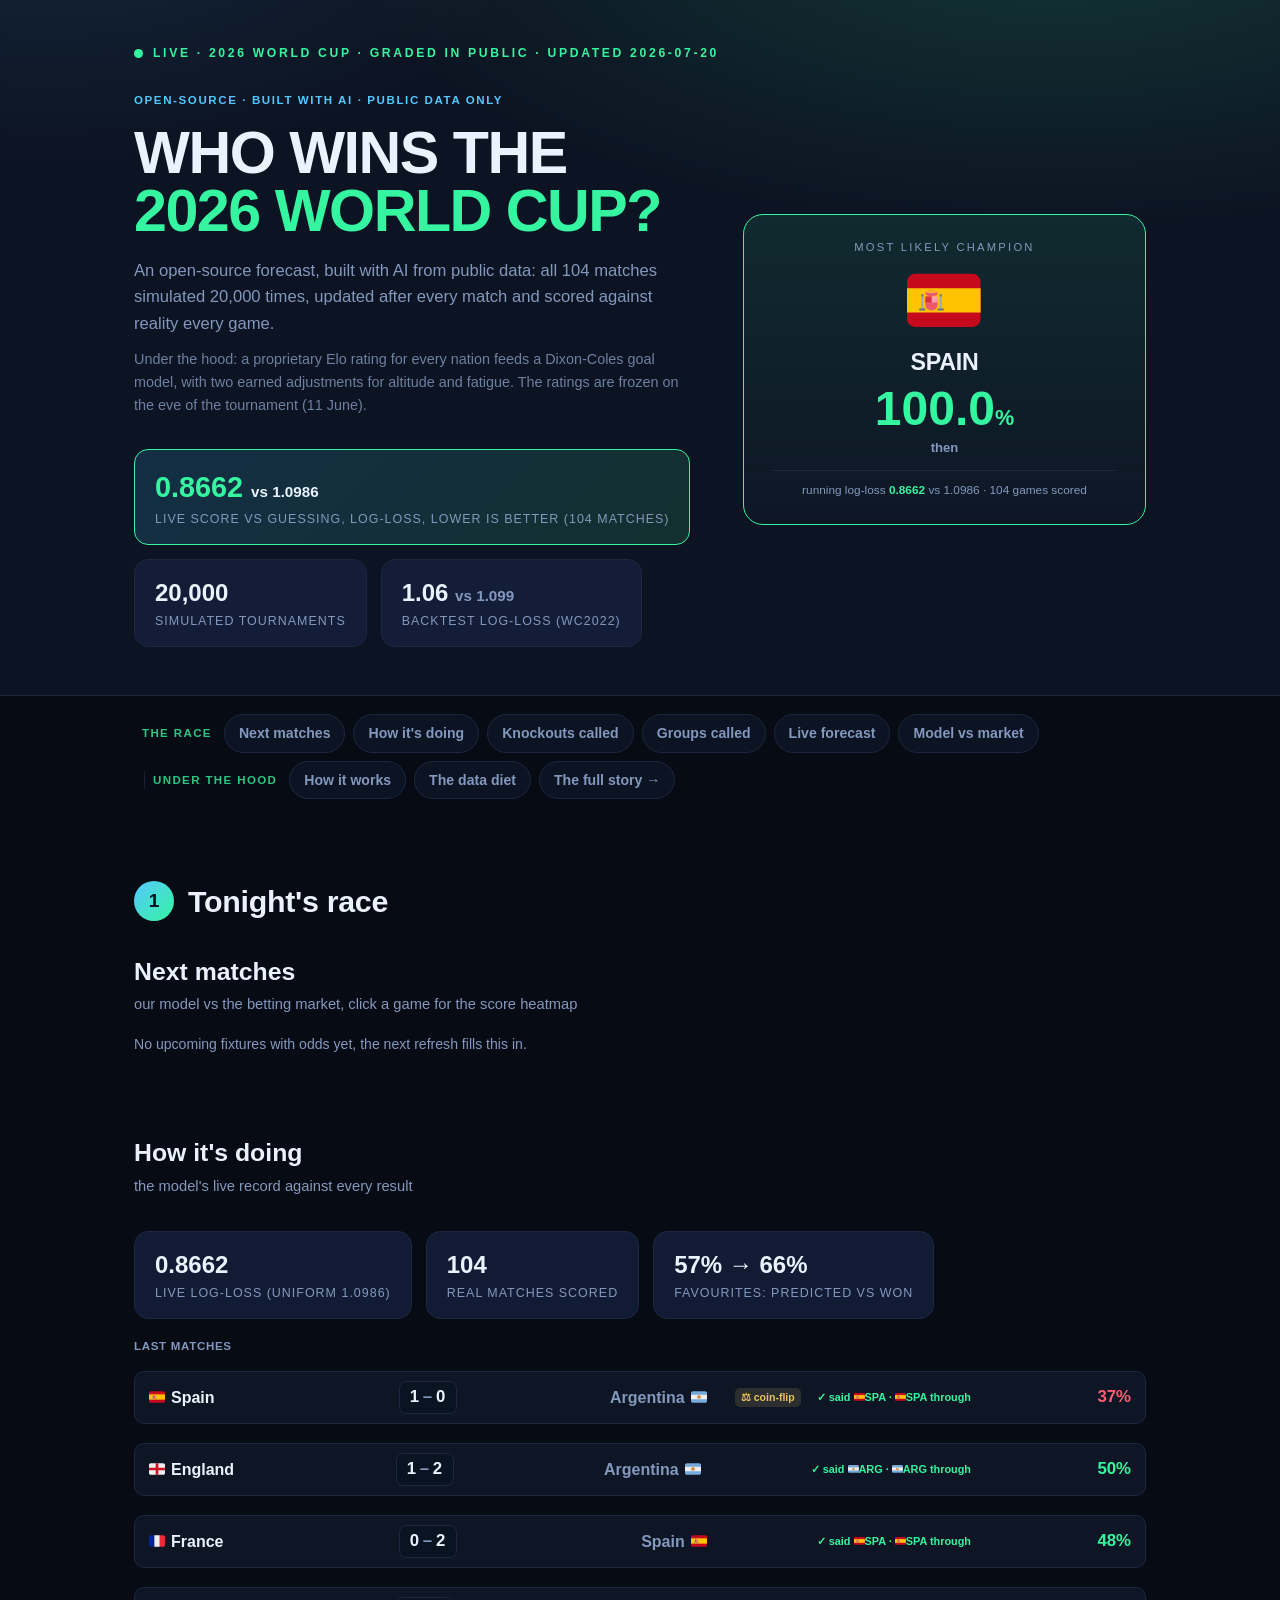
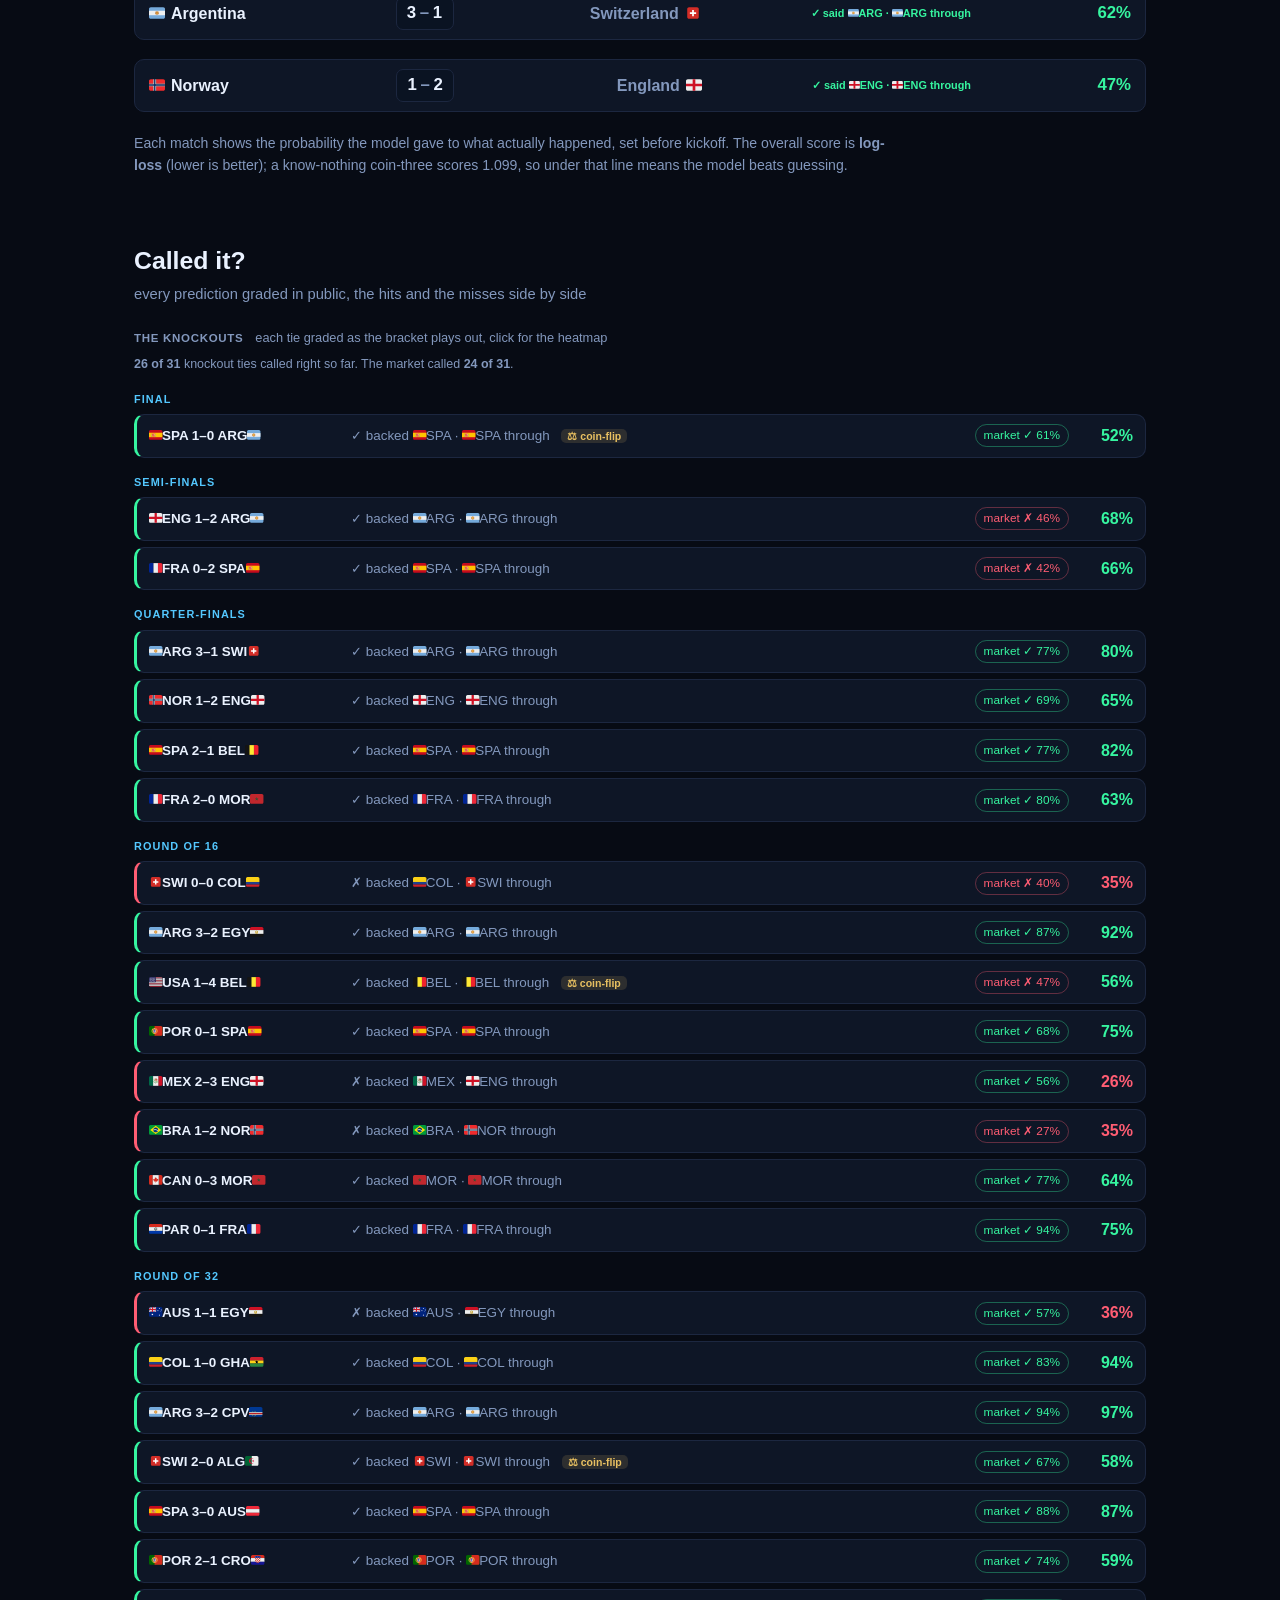
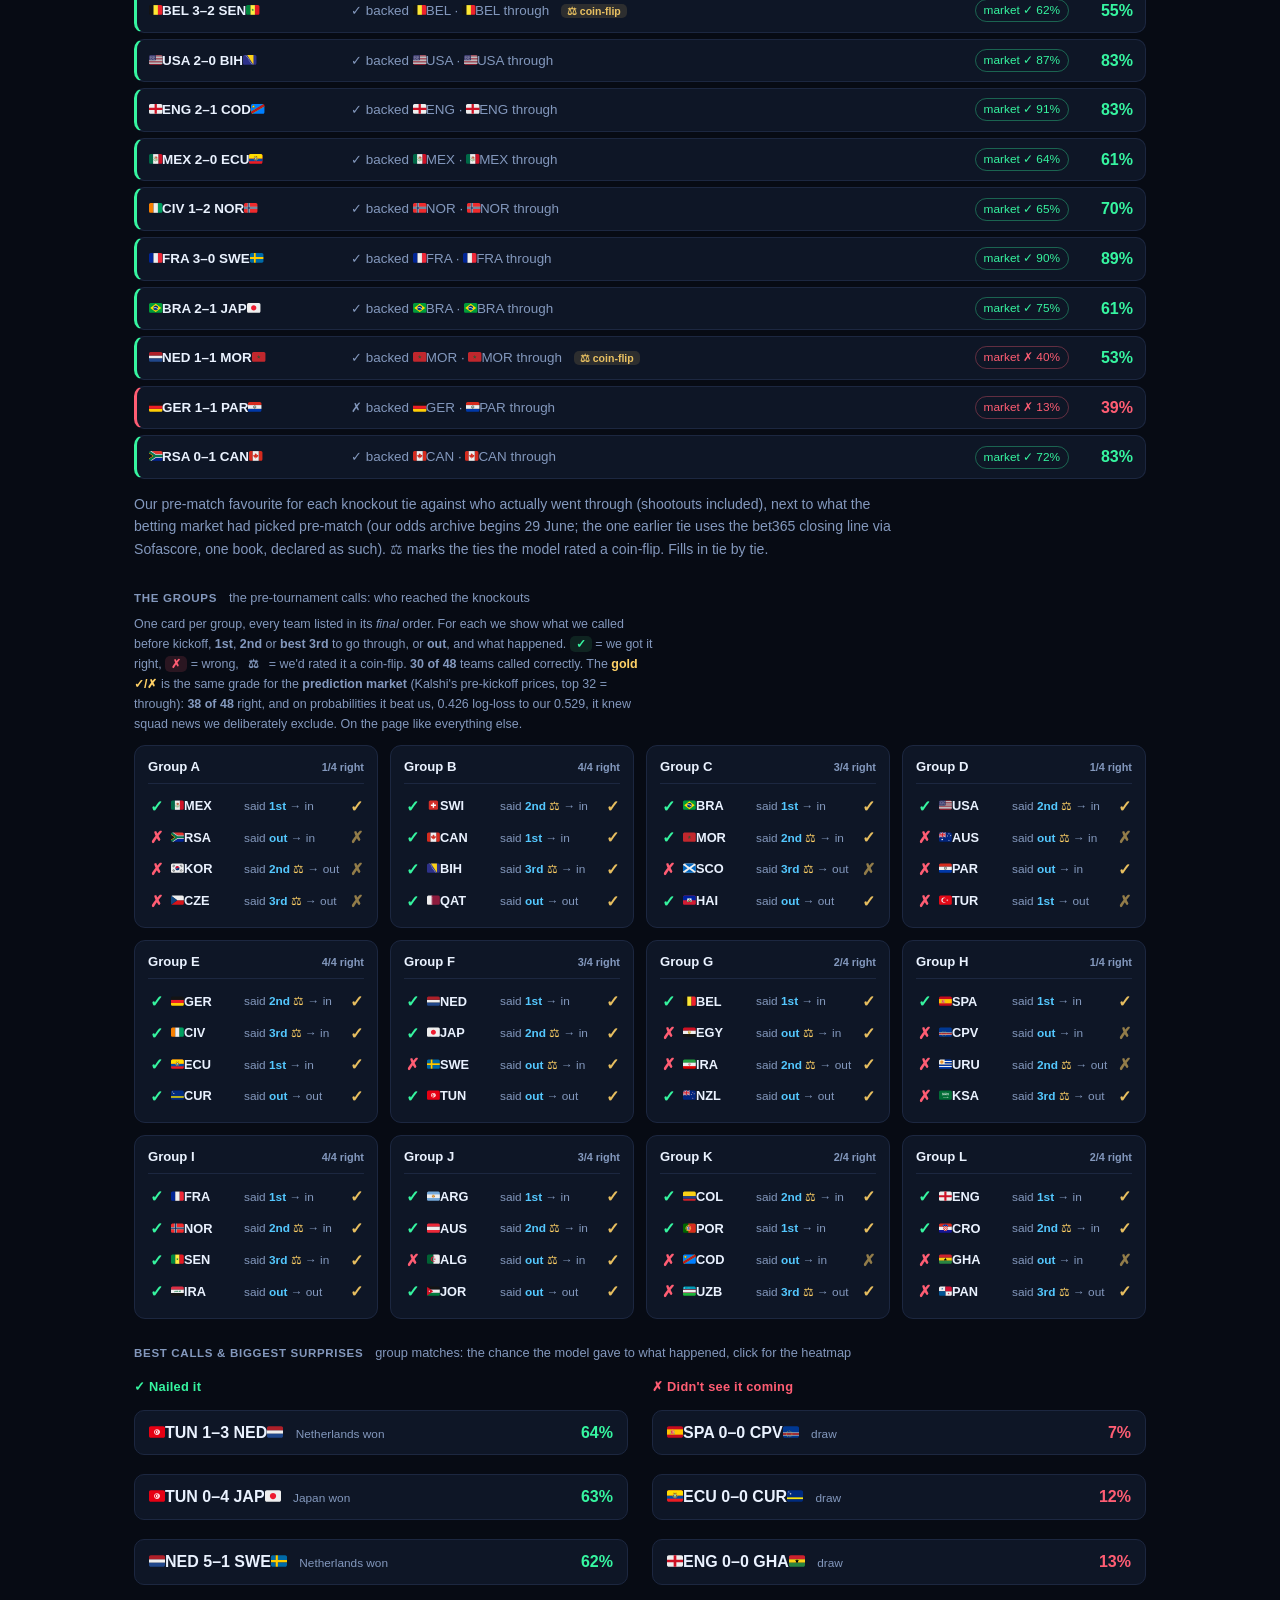
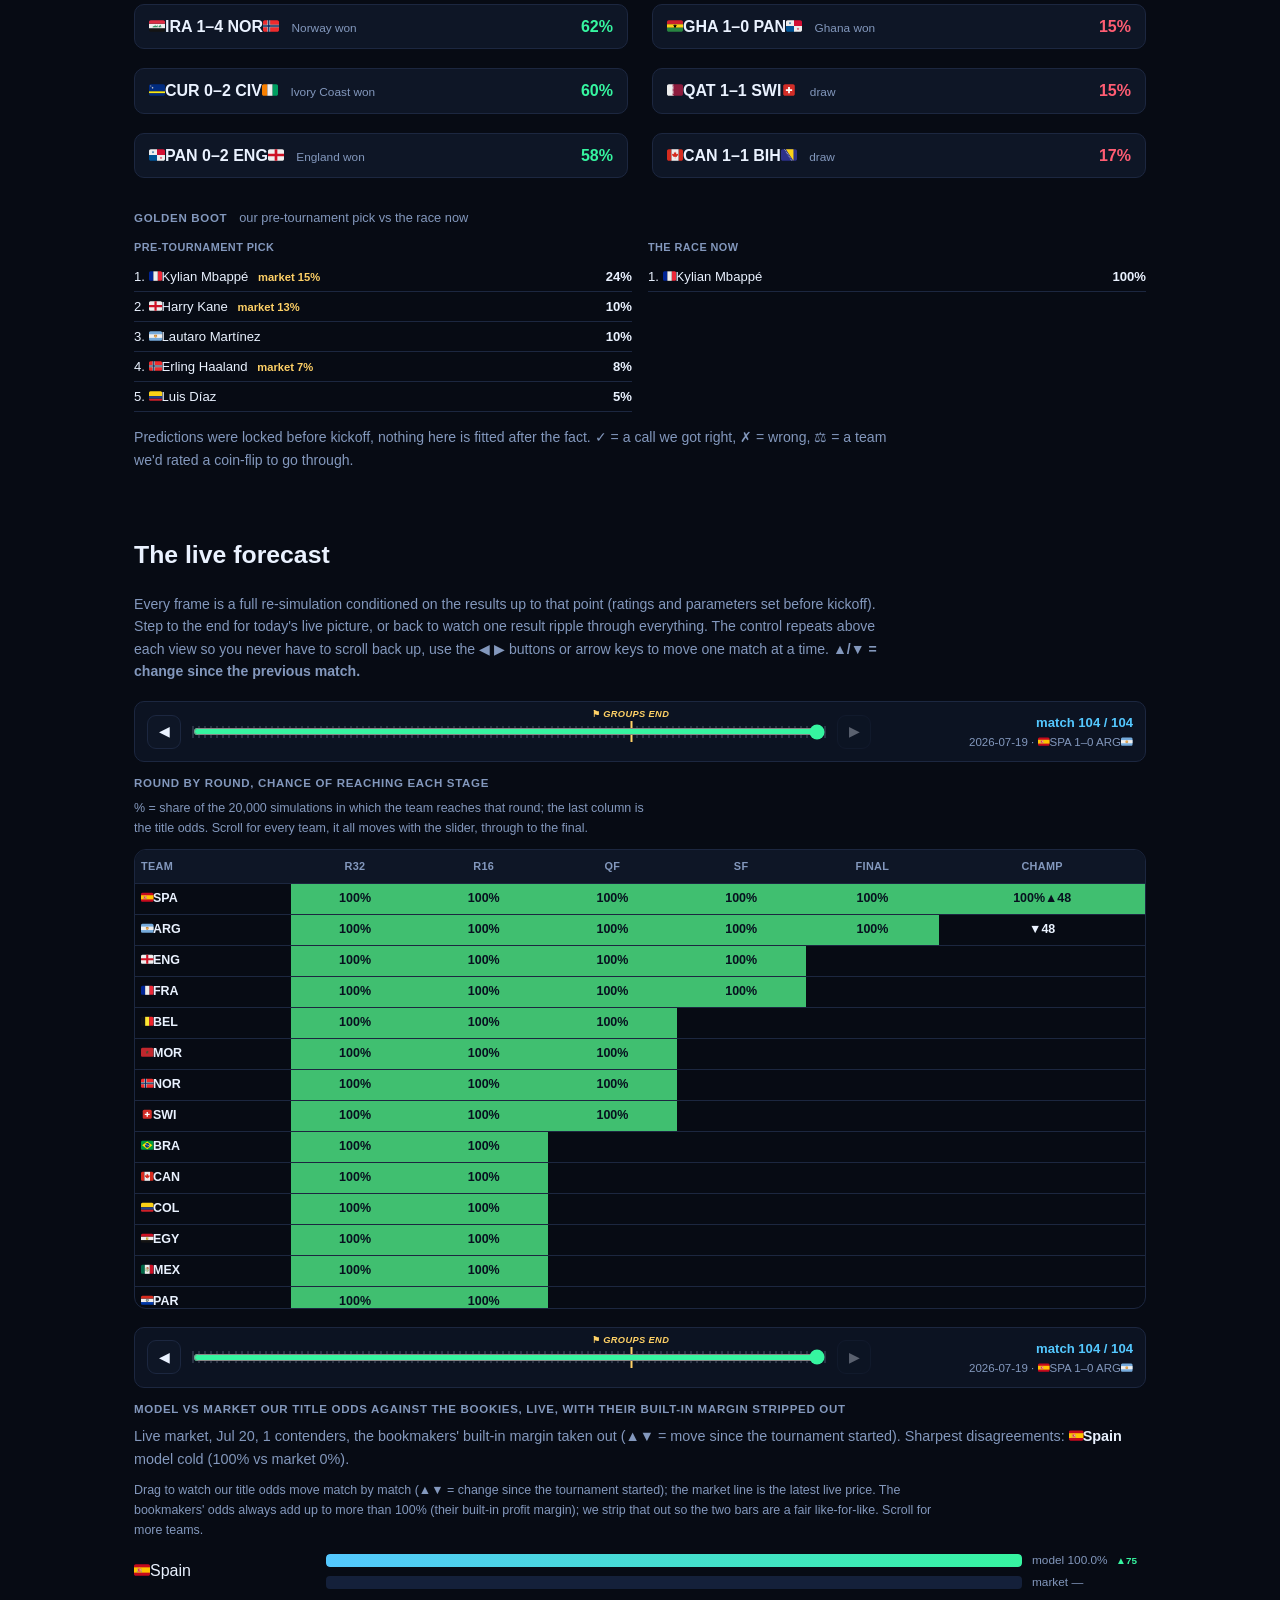
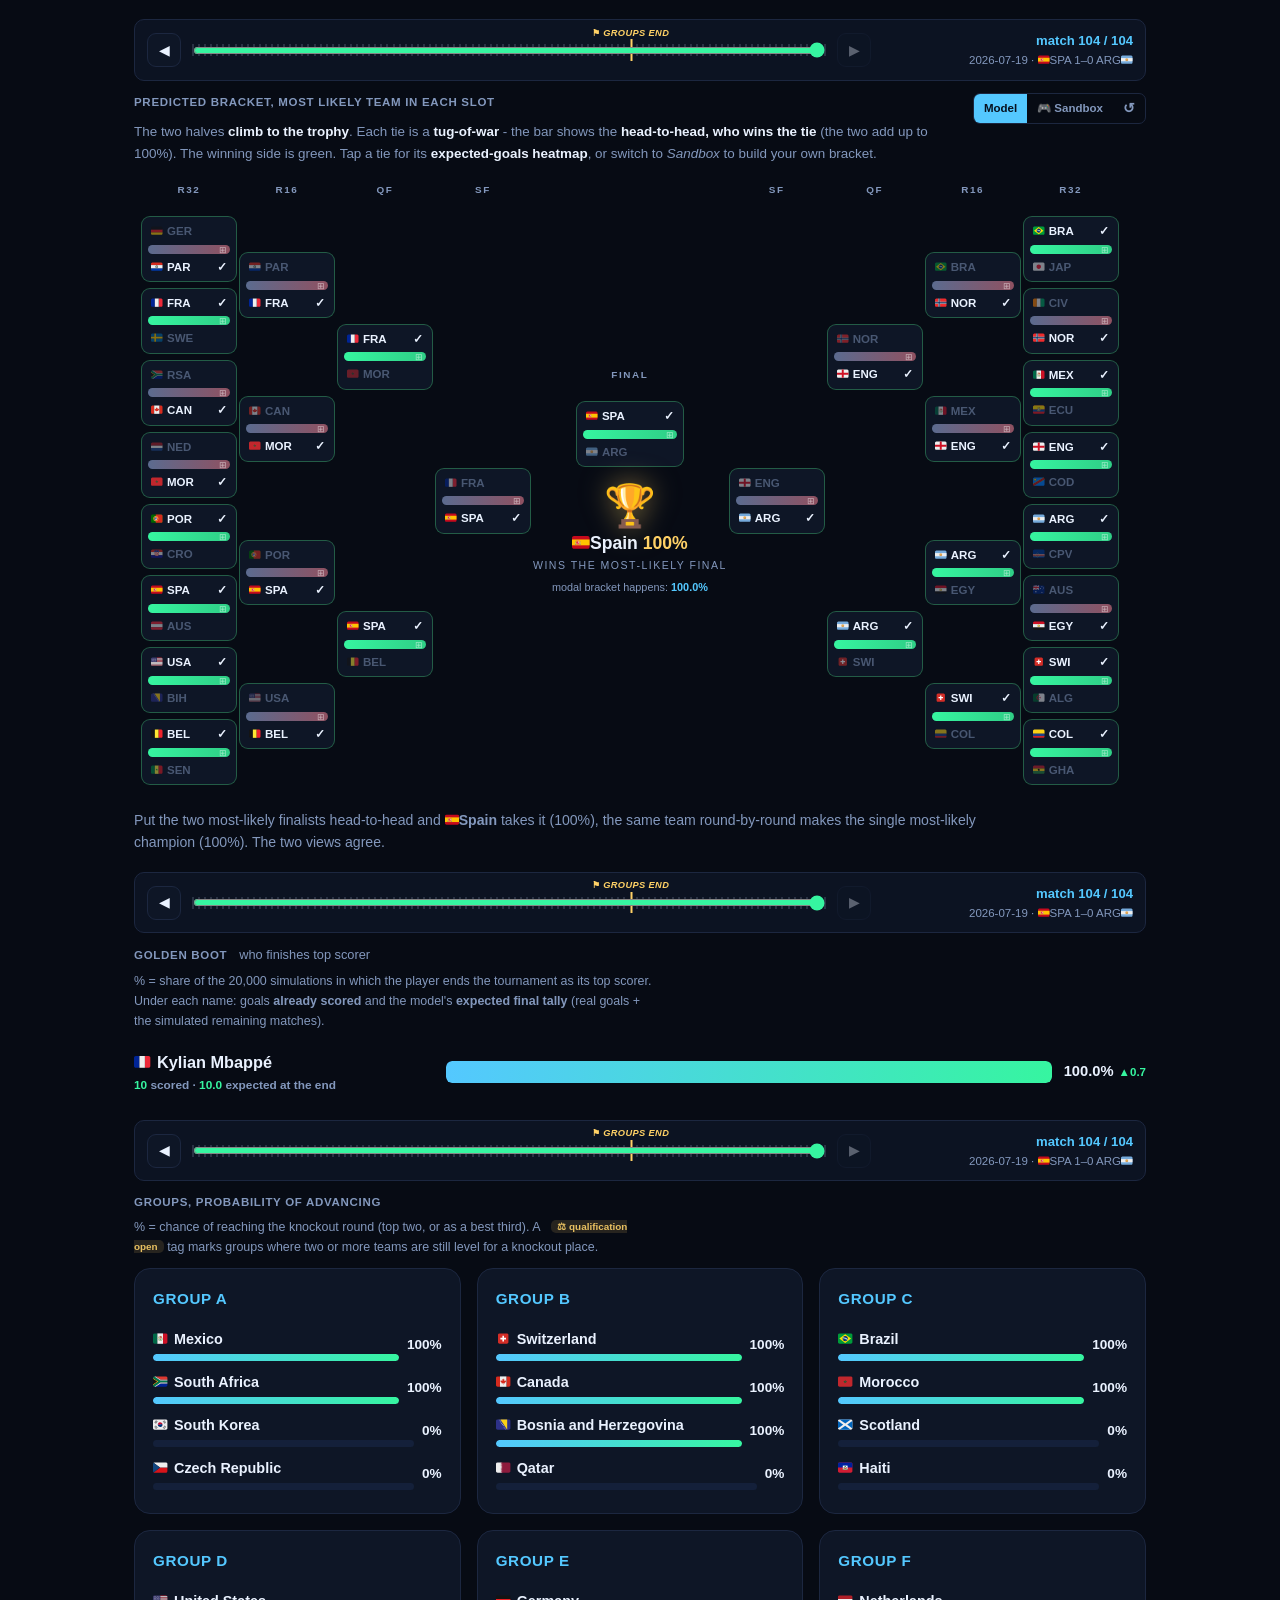
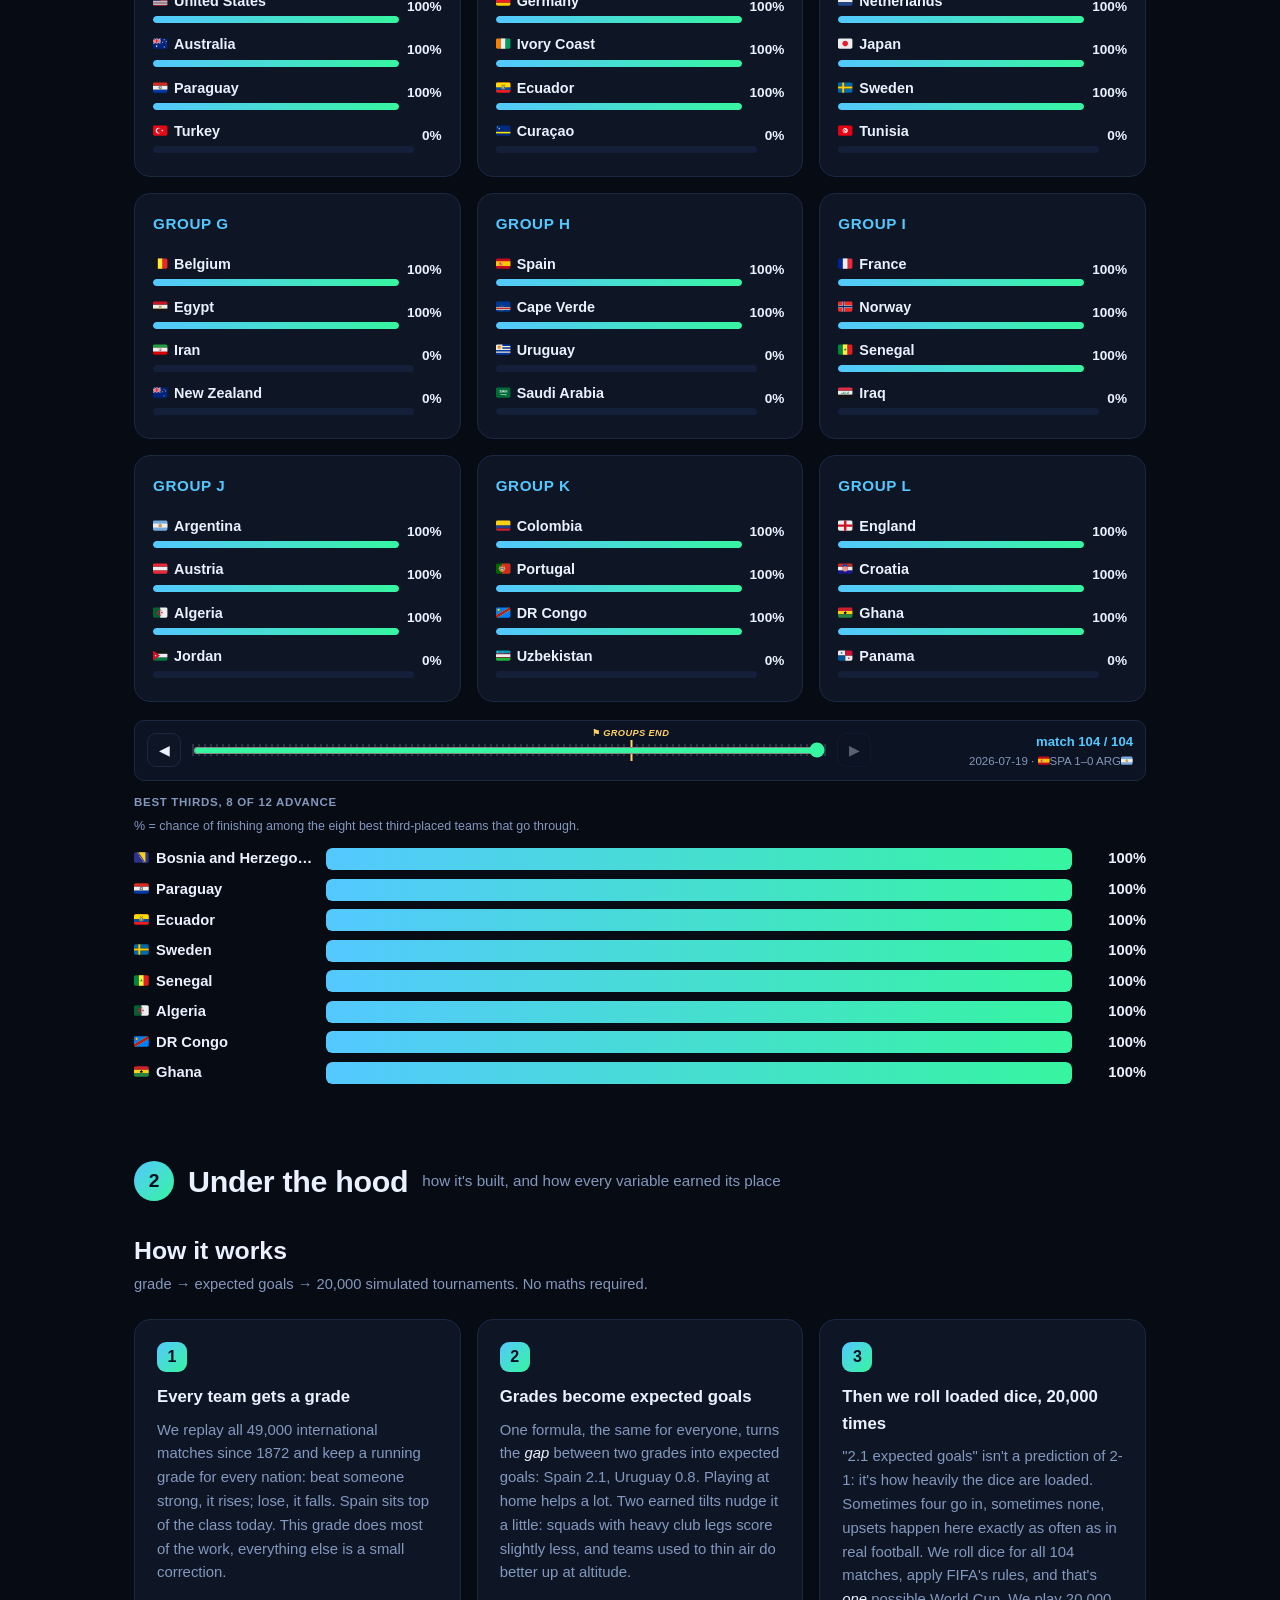
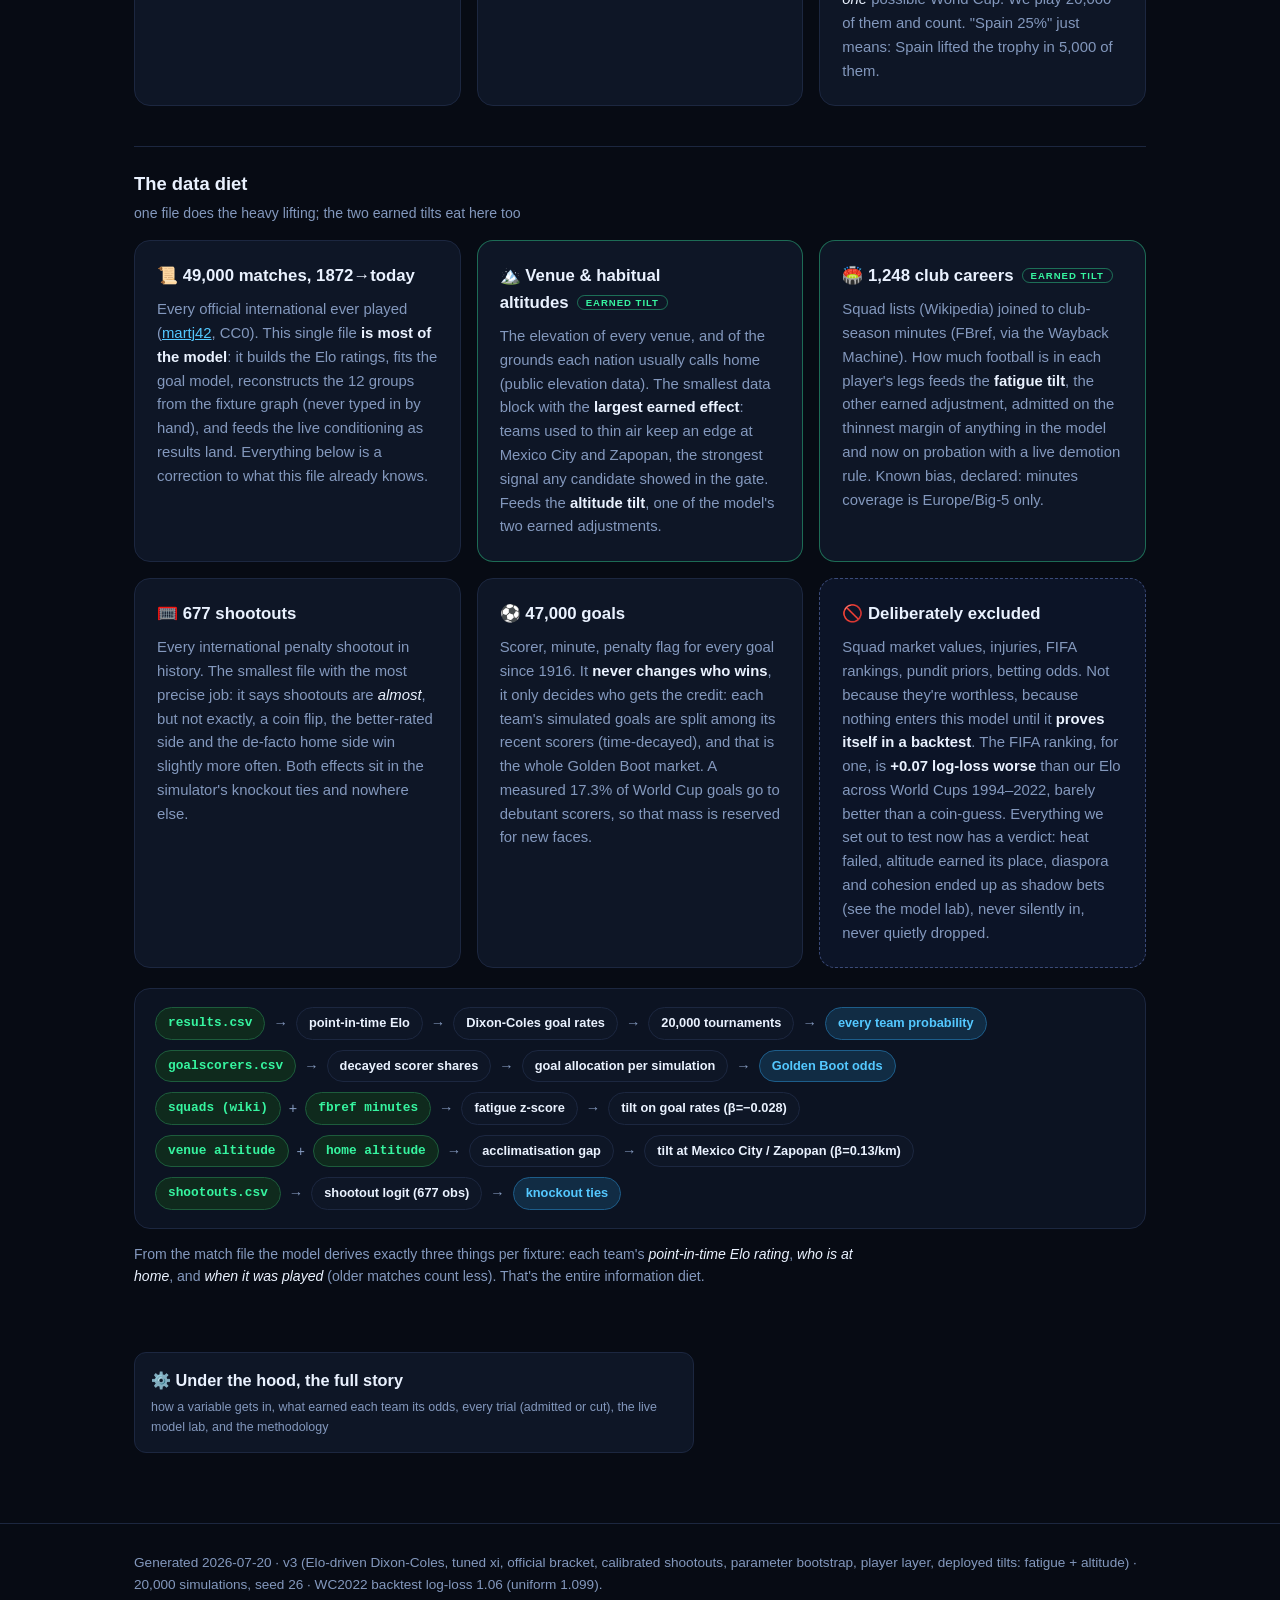
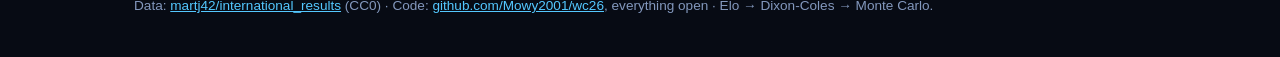
==== commit 21c41ef0: "data: final refresh — 104/104 matches, Spain champions (1-0 Argentina) The routine's post-19-Jul gua" ====
--- a/site/index.html
+++ b/site/index.html
@@ -4,7 +4,7 @@
 <meta charset="UTF-8">
 <meta name="viewport" content="width=device-width, initial-scale=1.0">
 <title>WC26, Probabilistic World Cup 2026</title>
-<link rel="stylesheet" href="style.css?v=202607190809">
+<link rel="stylesheet" href="style.css?v=202607201307">
 </head>
 <body>
 
@@ -272,7 +272,7 @@
   </div>
 </footer>
 
-<script src="data.js?v=202607190809"></script>
-<script src="app.js?v=202607190809"></script>
+<script src="data.js?v=202607201307"></script>
+<script src="app.js?v=202607201307"></script>
 </body>
 </html>
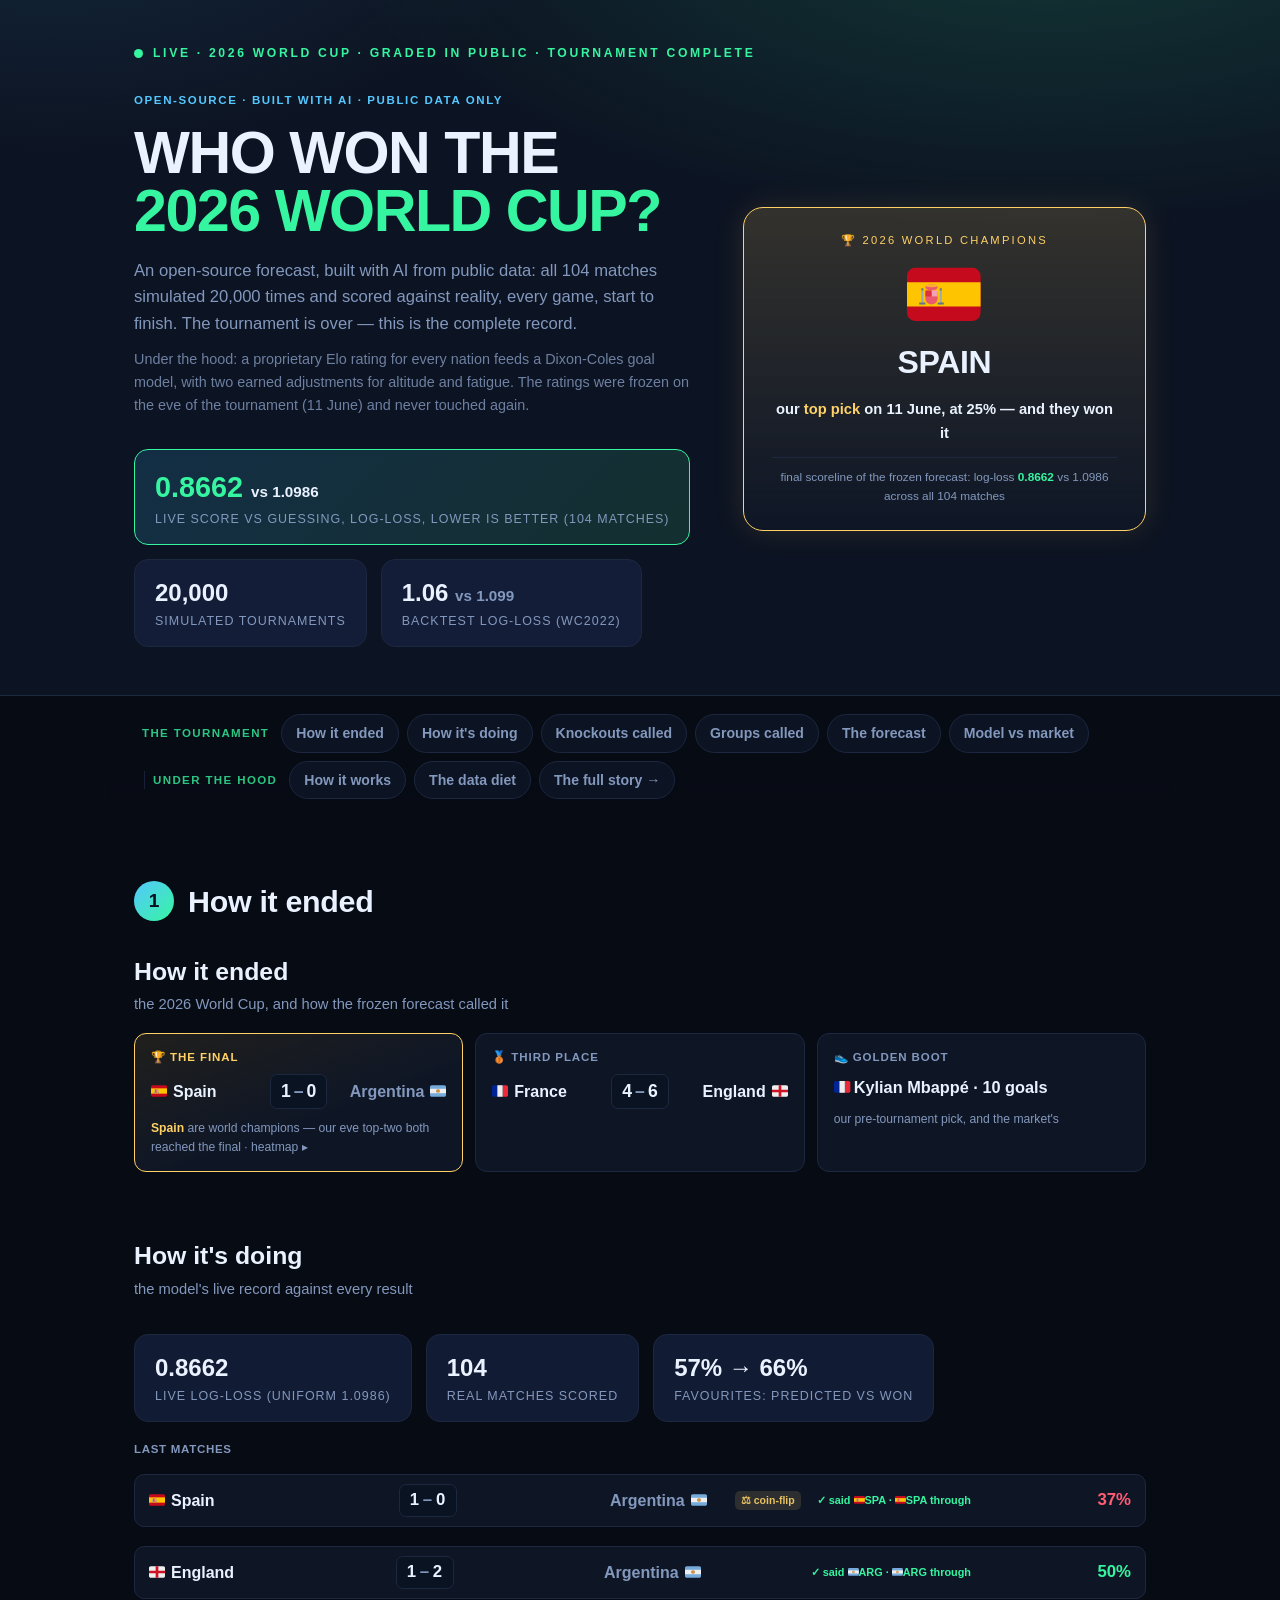
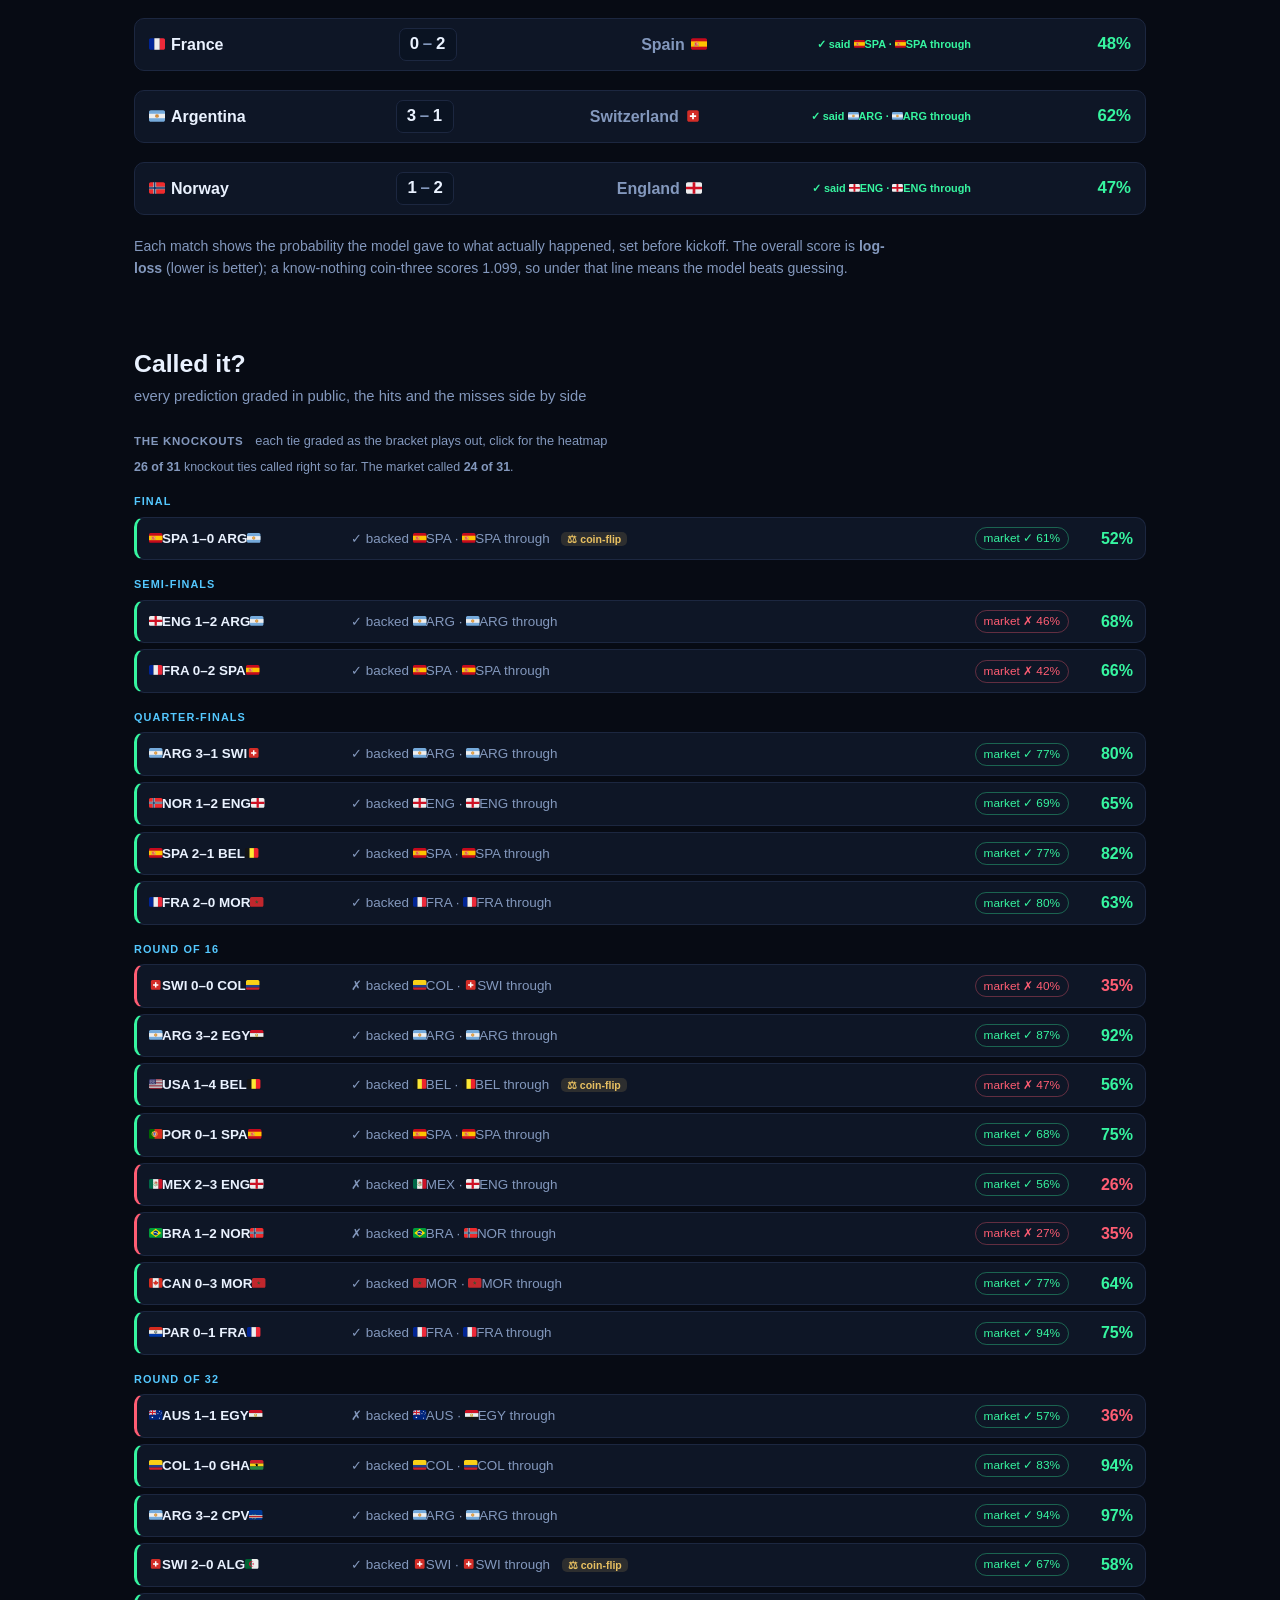
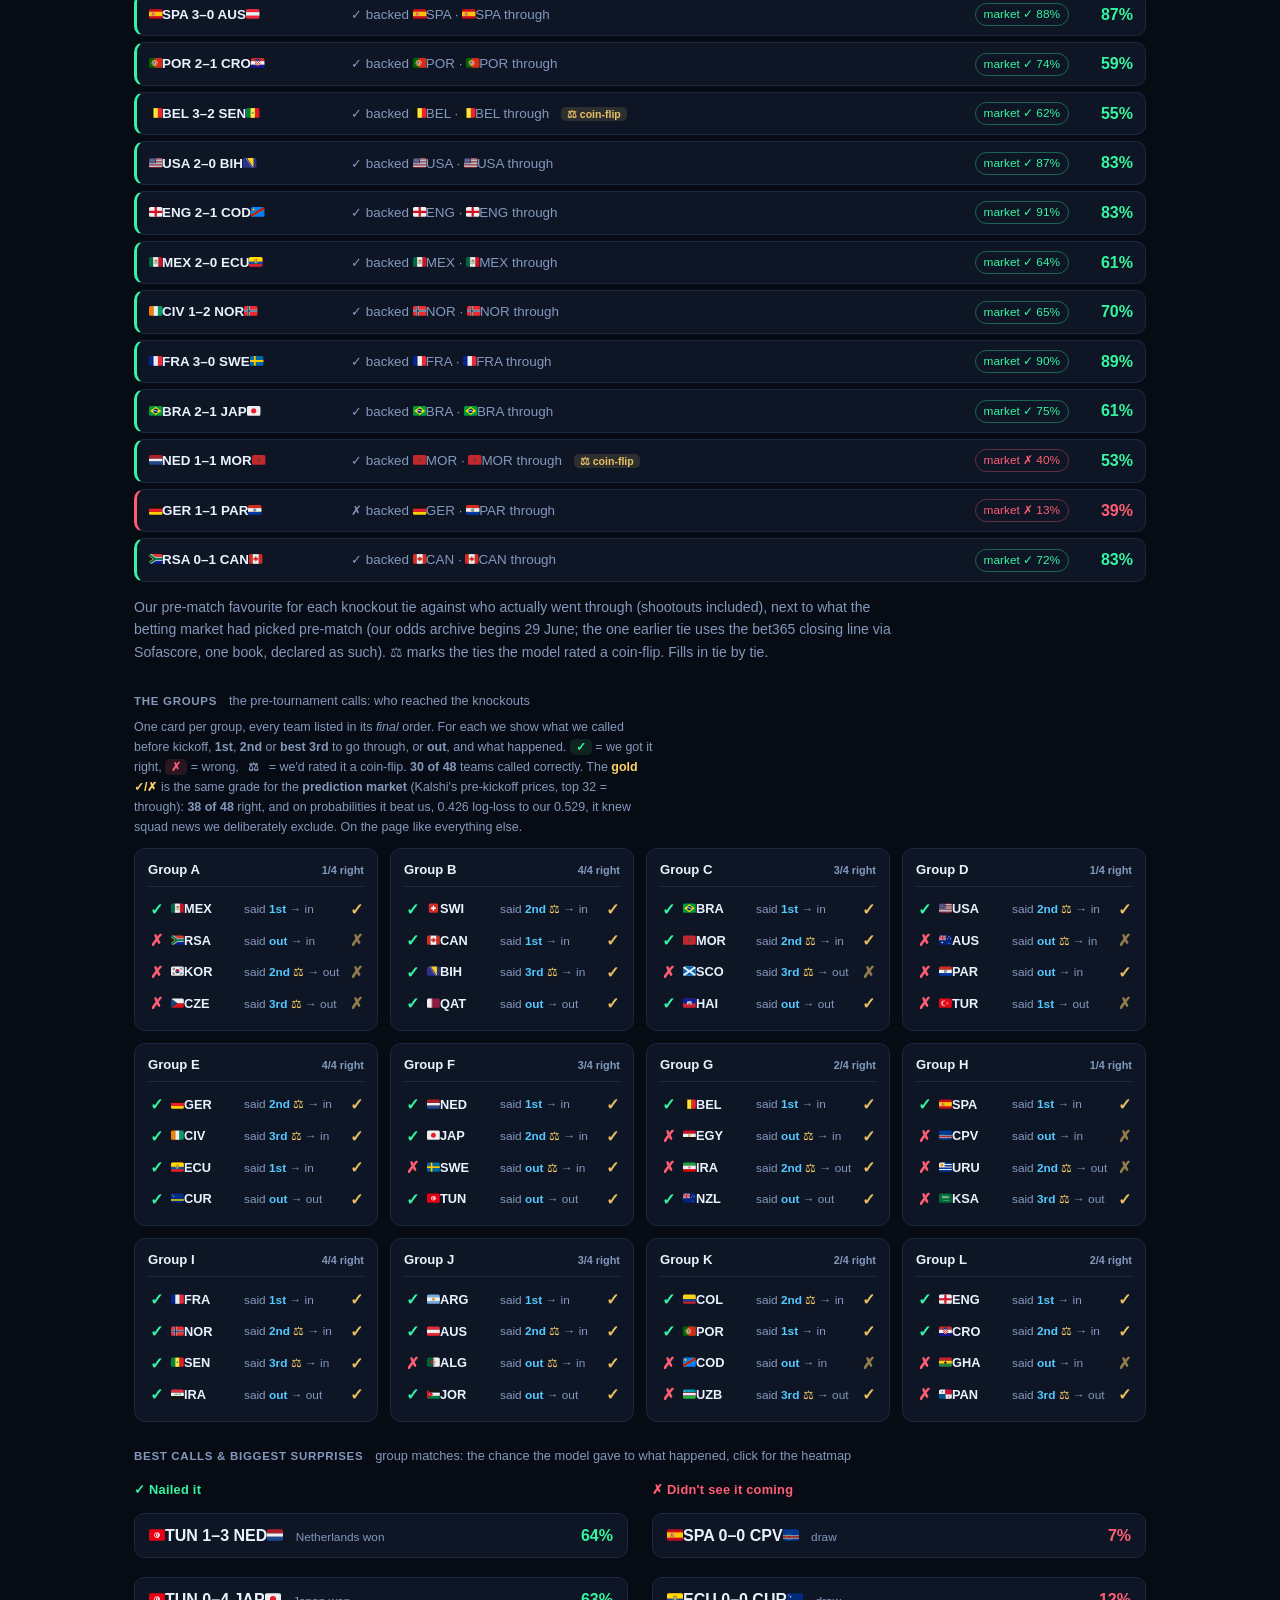
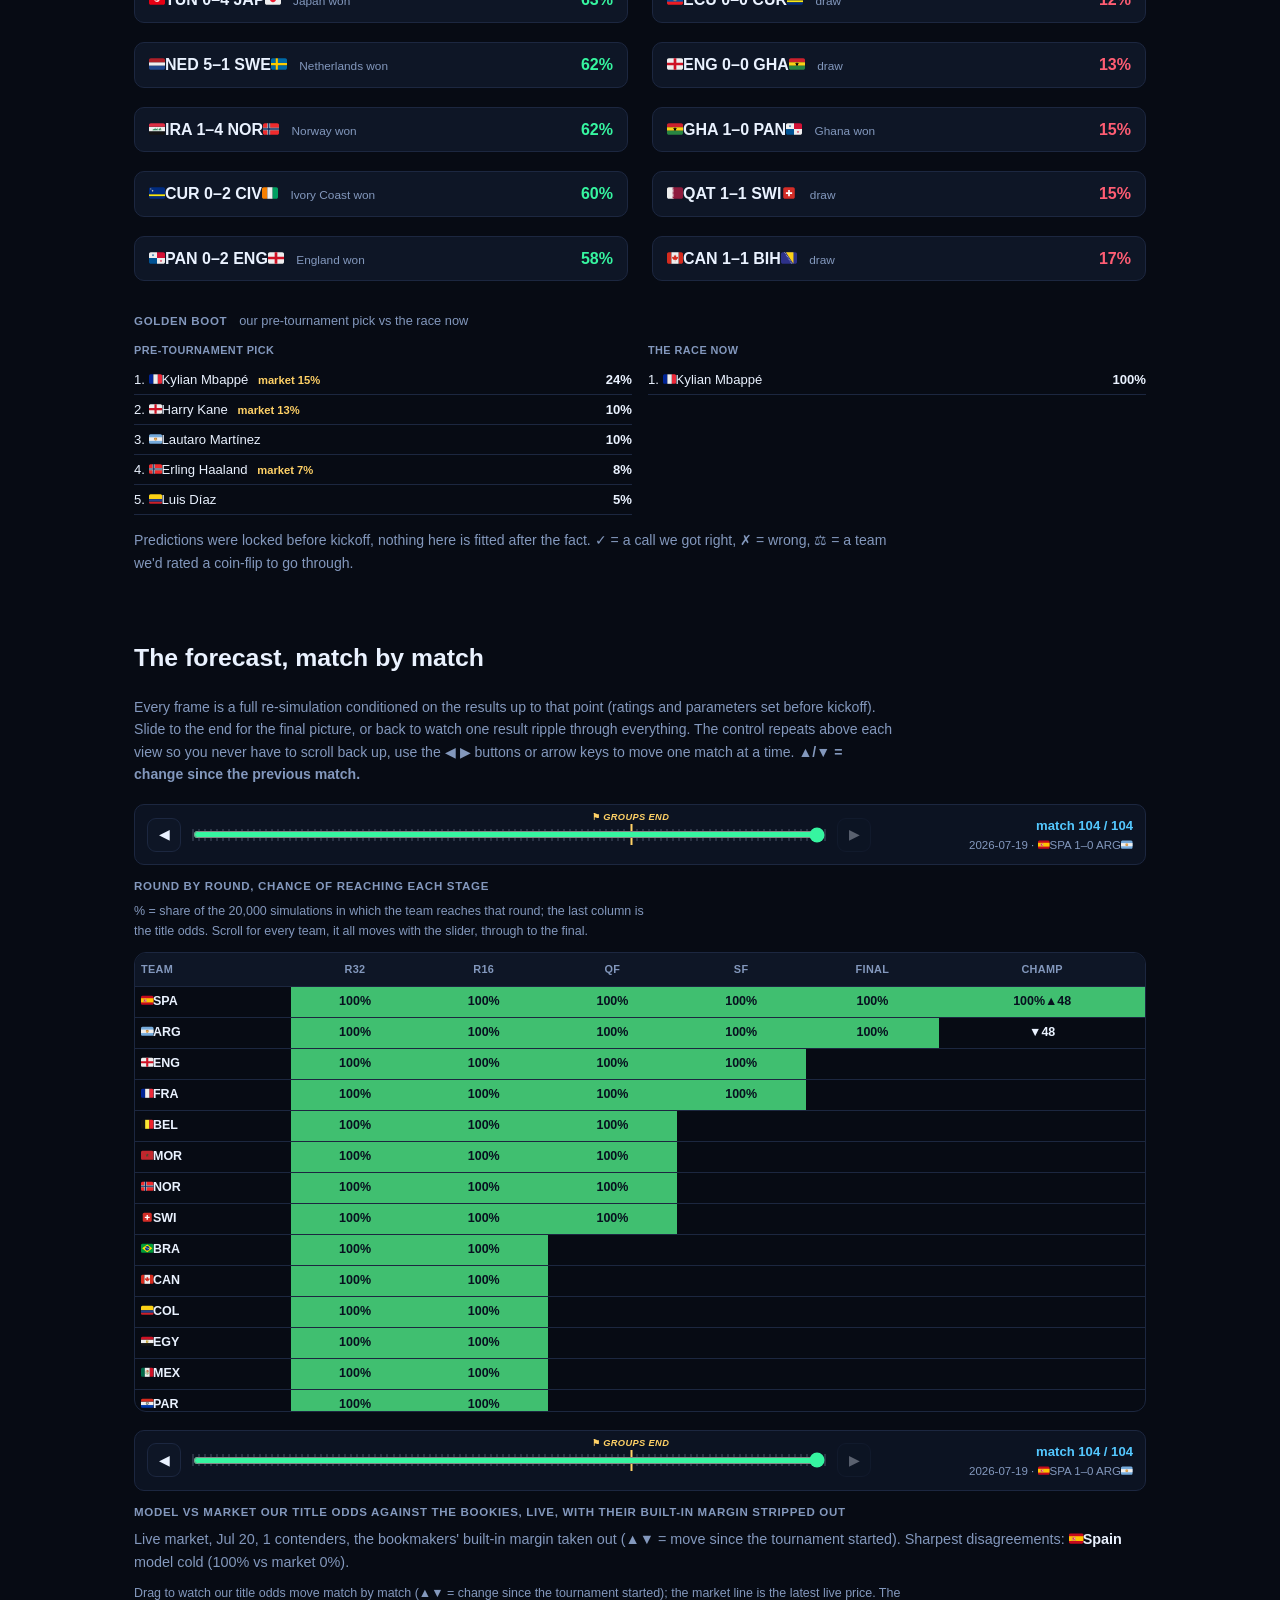
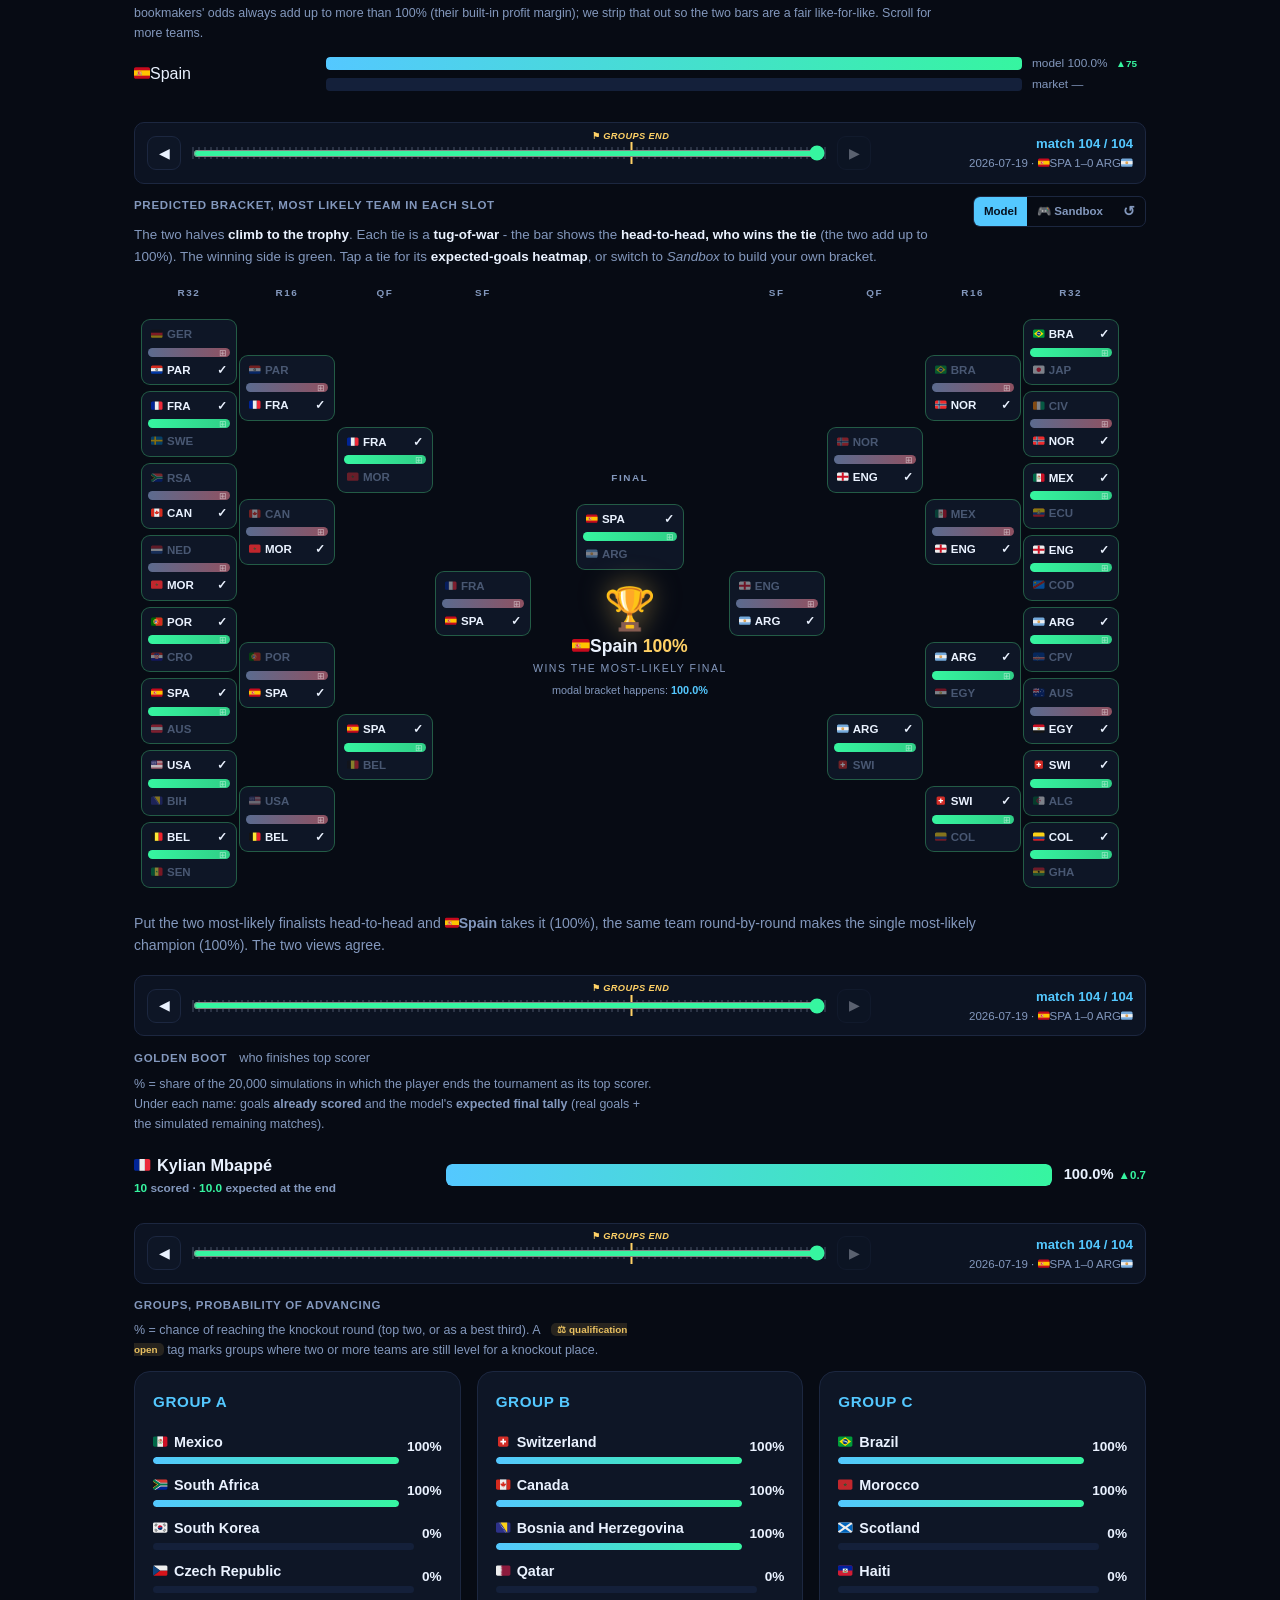
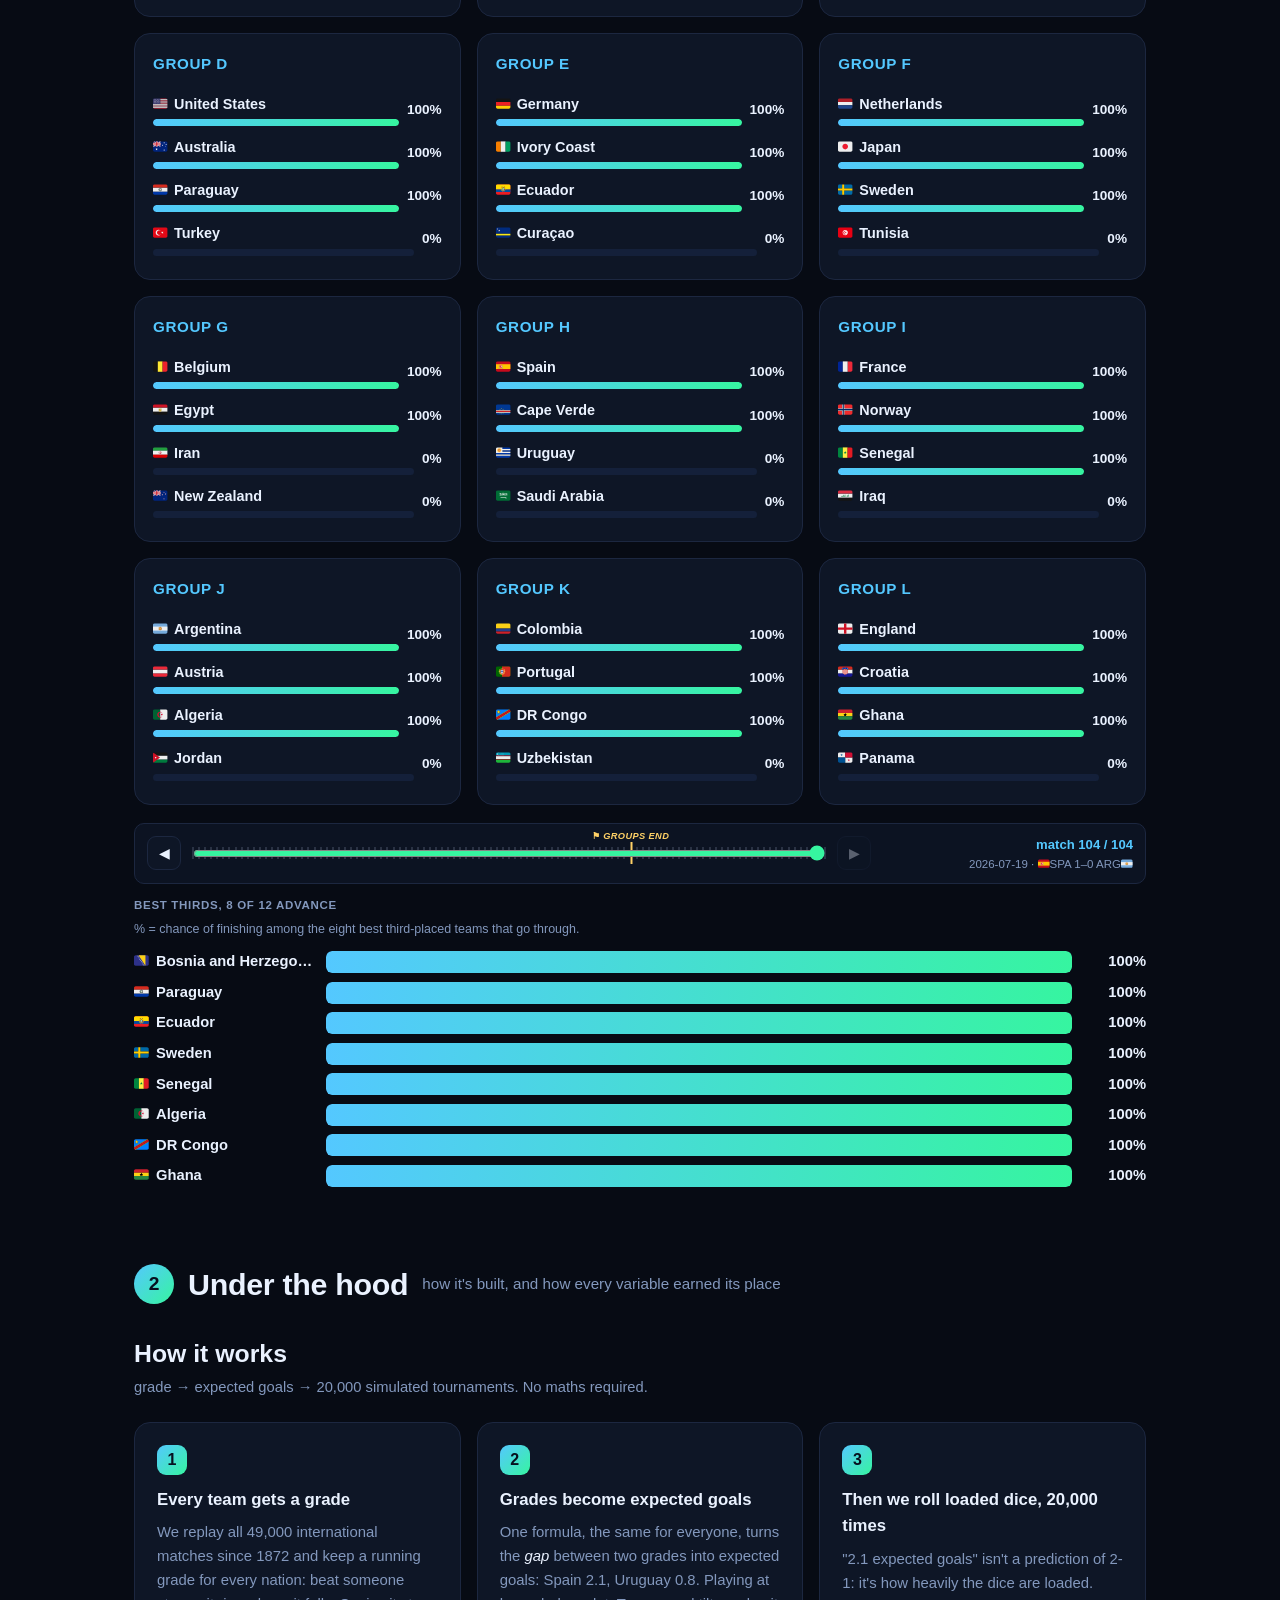
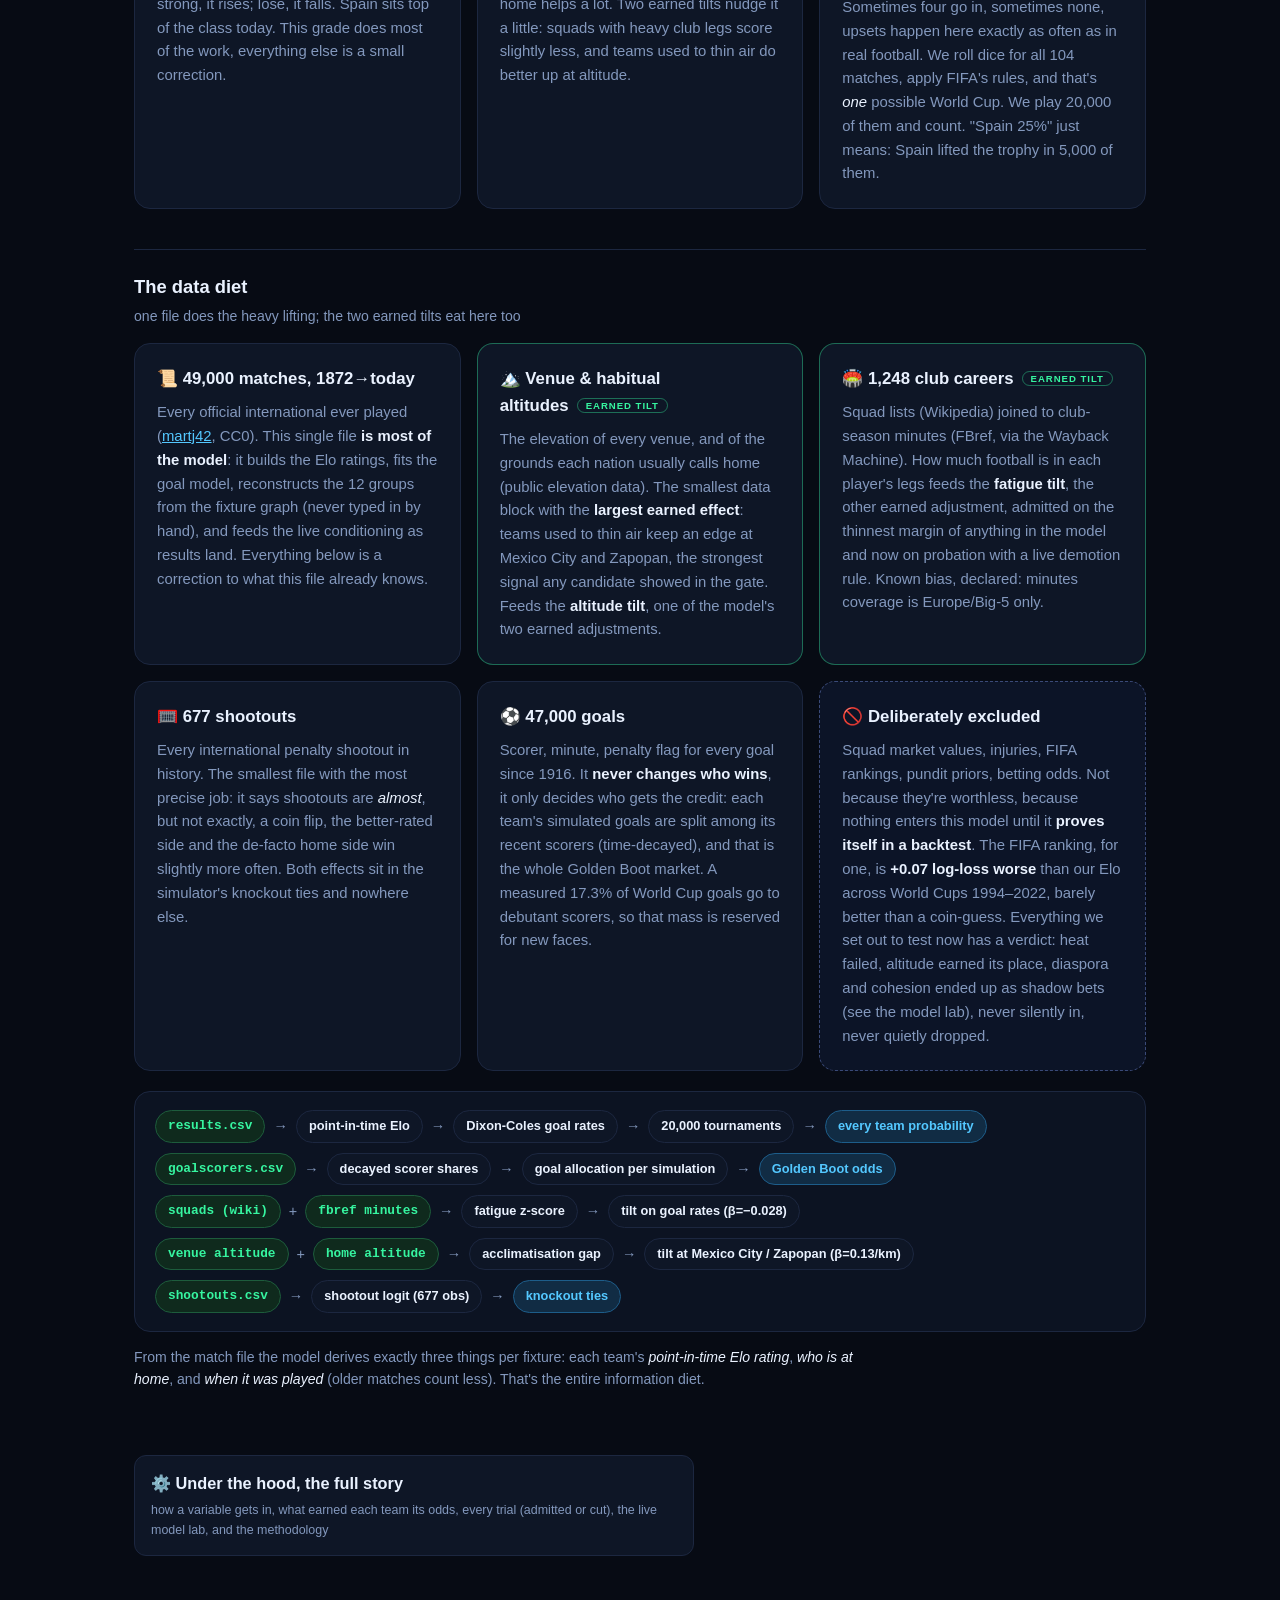
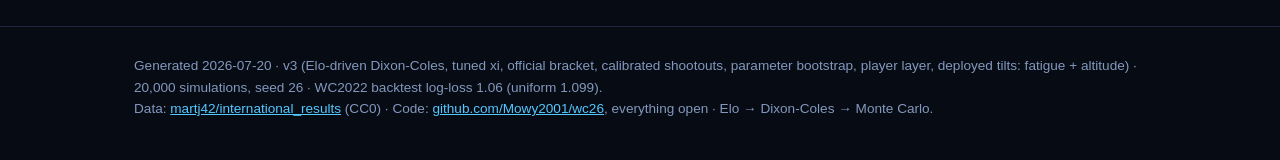
==== commit 4f5f0b13: "feat(site): retrospective freeze — champion hero, 'how it ended' cards, past-tense framing Tournamen" ====
--- a/site/index.html
+++ b/site/index.html
@@ -4,7 +4,7 @@
 <meta charset="UTF-8">
 <meta name="viewport" content="width=device-width, initial-scale=1.0">
 <title>WC26, Probabilistic World Cup 2026</title>
-<link rel="stylesheet" href="style.css?v=202607201307">
+<link rel="stylesheet" href="style.css?v=202607201322">
 </head>
 <body>
 
@@ -14,12 +14,13 @@
     <div class="hero-grid">
       <div>
         <div class="eyebrow">Open-source · built with AI · public data only</div>
-        <h1>Who wins the<br><em>2026 World Cup?</em></h1>
+        <h1>Who won the<br><em>2026 World Cup?</em></h1>
         <p class="lede">An open-source forecast, built with AI from public data: all 104 matches simulated
-        20,000 times, updated after every match and scored against reality every game.</p>
+        20,000 times and scored against reality, every game, start to finish. The tournament is over —
+        this is the complete record.</p>
         <p class="lede-sub">Under the hood: a proprietary Elo rating for every nation feeds a Dixon-Coles
-        goal model, with two earned adjustments for altitude and fatigue. The ratings are frozen on the eve
-        of the tournament (11 June).</p>
+        goal model, with two earned adjustments for altitude and fatigue. The ratings were frozen on the eve
+        of the tournament (11 June) and never touched again.</p>
         <div class="hero-stats" id="hero-stats"></div>
       </div>
       <div class="hero-champ" id="hero-leader"></div>
@@ -28,12 +29,12 @@
 </header>
 
 <nav class="toc wrap">
-  <span class="toc-group">The race</span>
-  <a href="#next">Next matches</a>
+  <span class="toc-group">The tournament</span>
+  <a href="#next">How it ended</a>
   <a href="#track">How it's doing</a>
   <a href="#reality-ko">Knockouts called</a>
   <a href="#reality-groups">Groups called</a>
-  <a href="#forecast">Live forecast</a>
+  <a href="#forecast">The forecast</a>
   <a href="#market">Model vs market</a>
   <span class="toc-group">Under the hood</span>
   <a href="#idea">How it works</a>
@@ -43,7 +44,7 @@
 
 <main class="wrap">
 
-<div class="act-divider"><span class="act-num">1</span> Tonight's race</div>
+<div class="act-divider"><span class="act-num">1</span> How it ended</div>
 
 <section id="next">
   <h2>Next matches <span class="sub">our model vs the betting market, click a game for the score heatmap</span></h2>
@@ -89,10 +90,10 @@
 
 
 <section id="forecast">
-  <h2>The live forecast</h2>
+  <h2>The forecast, match by match</h2>
   <p class="note" style="margin-top:-4px;margin-bottom:14px">Every frame is a full re-simulation
-  conditioned on the results up to that point (ratings and parameters set before kickoff). Step to the
-  end for today's live picture, or back to watch one result ripple through everything. The control
+  conditioned on the results up to that point (ratings and parameters set before kickoff). Slide to the
+  end for the final picture, or back to watch one result ripple through everything. The control
   repeats above each view so you never have to scroll back up, use the ◀ ▶ buttons or arrow keys
   to move one match at a time. <strong>▲/▼ = change since the previous match.</strong></p>
 
@@ -272,7 +273,7 @@
   </div>
 </footer>
 
-<script src="data.js?v=202607201307"></script>
-<script src="app.js?v=202607201307"></script>
+<script src="data.js?v=202607201322"></script>
+<script src="app.js?v=202607201322"></script>
 </body>
 </html>
--- a/site/style.css
+++ b/site/style.css
@@ -752,6 +752,30 @@
 .hc-chase .flag { margin-right: 3px; }
 .hc-note { font-size: .74rem; color: var(--muted); margin-top: 12px; border-top: 1px solid var(--card-edge); padding-top: 10px; }
 .hc-note b { color: var(--accent); }
+/* champion crowned (tournament over) */
+.hero-champ.hc-won { background: linear-gradient(180deg, rgba(255,209,102,.16), var(--card)); border-color: var(--gold); box-shadow: 0 0 30px rgba(255,209,102,.12); }
+.hc-won .hc-lab { color: var(--gold); }
+.hc-won .hc-team { font-size: 2rem; margin-top: 2px; }
+.hc-called { font-size: .92rem; font-weight: 700; color: var(--text); margin-top: 10px; }
+.hc-called b { color: var(--gold); }
+
+/* "how it ended" retrospective cards (replace next-matches when over) */
+.he-grid { display: grid; grid-template-columns: repeat(auto-fill, minmax(300px, 1fr)); gap: 12px; }
+.he-card { background: var(--card); border: 1px solid var(--card-edge); border-radius: 12px; padding: 14px 16px; }
+.he-card.he-final { border-color: var(--gold); background: linear-gradient(160deg, rgba(255,209,102,.10), var(--card) 60%); }
+.he-card.clickable { cursor: pointer; transition: border-color .15s, background .15s; }
+.he-card.clickable:hover { border-color: var(--gold); background: linear-gradient(160deg, rgba(255,209,102,.16), #101a2e 60%); }
+.he-lab { font-size: .72rem; text-transform: uppercase; letter-spacing: .08em; color: var(--muted); font-weight: 800; margin-bottom: 8px; }
+.he-final .he-lab { color: var(--gold); }
+.he-row { display: flex; align-items: center; gap: 10px; font-weight: 800; }
+.he-team { display: inline-flex; align-items: center; gap: 6px; flex: 1; min-width: 0; }
+.he-team.away { justify-content: flex-end; color: var(--muted); }
+.he-team.w { color: var(--text); } .he-team.away.w { color: var(--text); }
+.he-score { font-variant-numeric: tabular-nums; font-weight: 900; font-size: 1.1rem; background: #0a1322; border: 1px solid var(--card-edge); border-radius: 7px; padding: 2px 10px; }
+.he-score i { color: var(--muted); font-style: normal; margin: 0 3px; }
+.he-gb { font-weight: 800; font-size: 1.02rem; } .he-gb .flag { margin-right: 4px; }
+.he-note { font-size: .76rem; color: var(--muted); margin-top: 10px; }
+.he-note b { color: var(--gold); }
 
 /* ---------- classic left-to-right bracket + sandbox (v3) ---------- */
 /* one column per round; each column spreads its ties evenly over the full height, so a
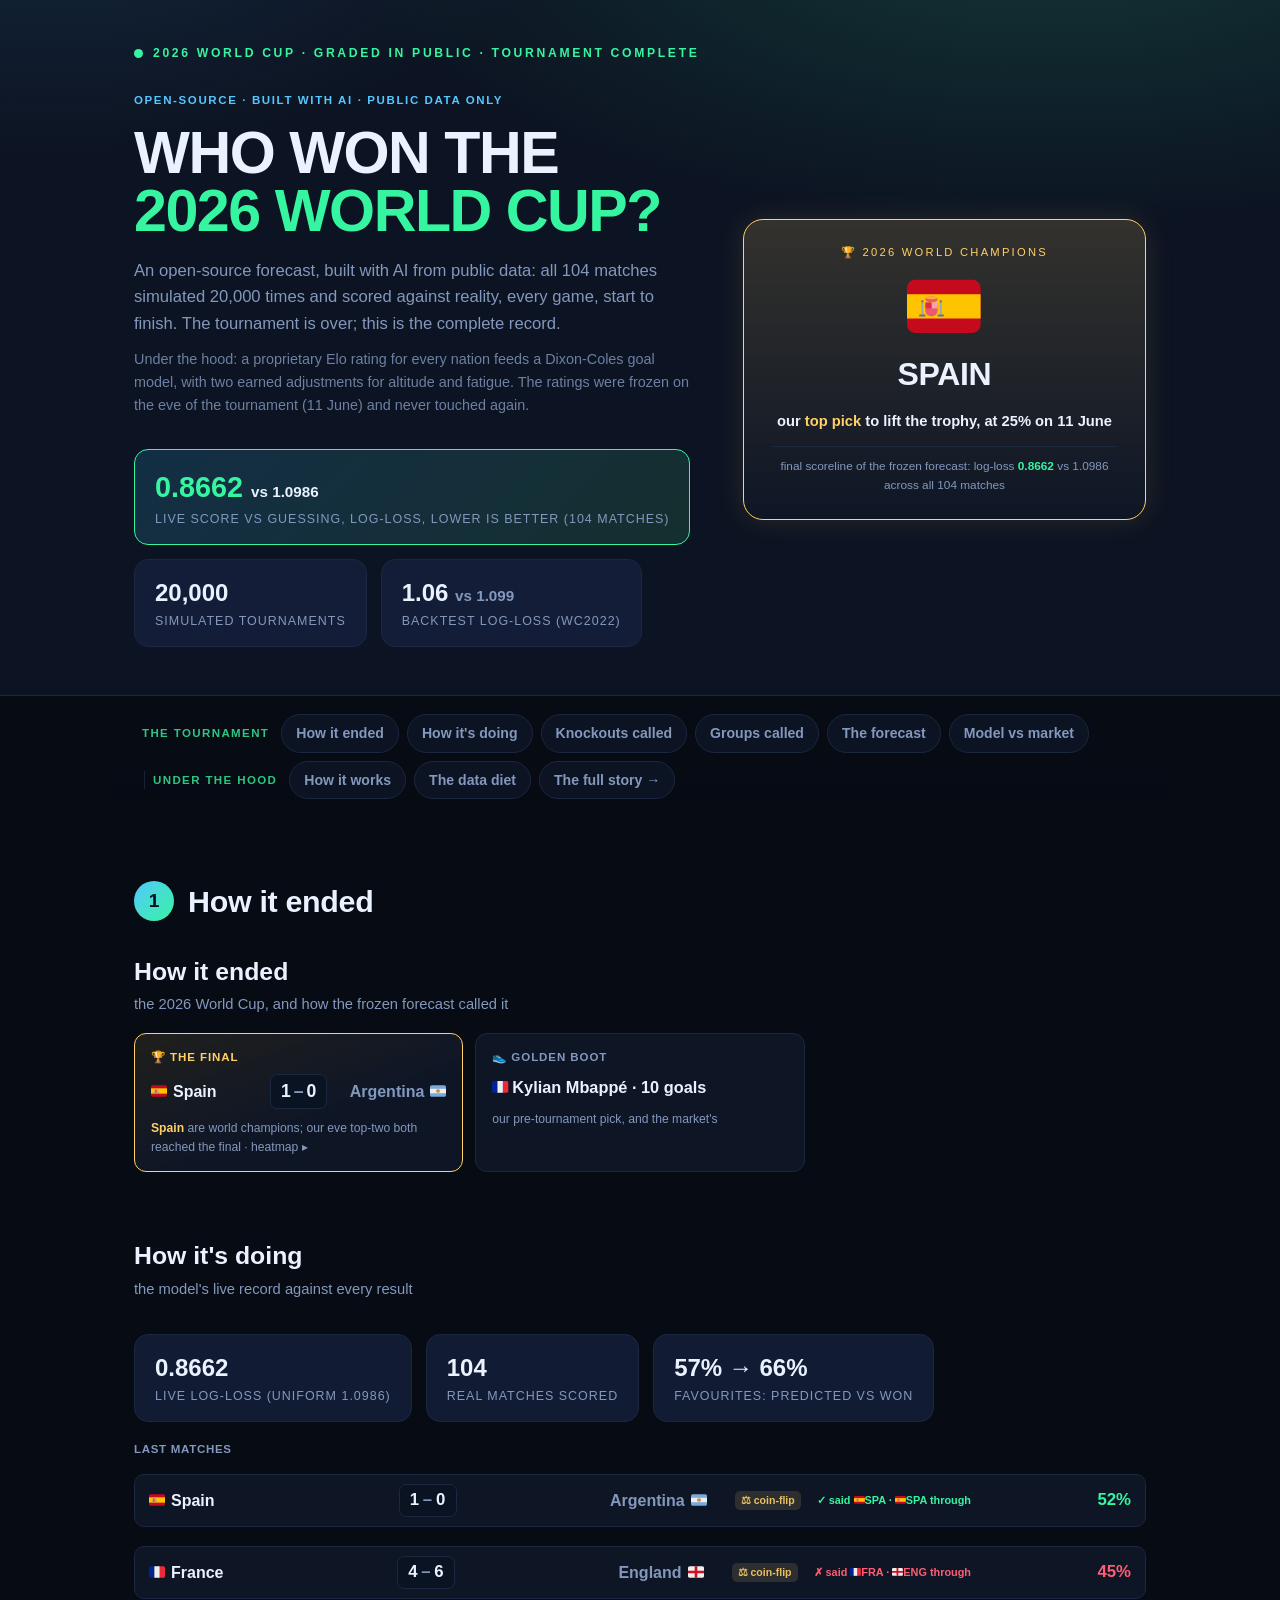
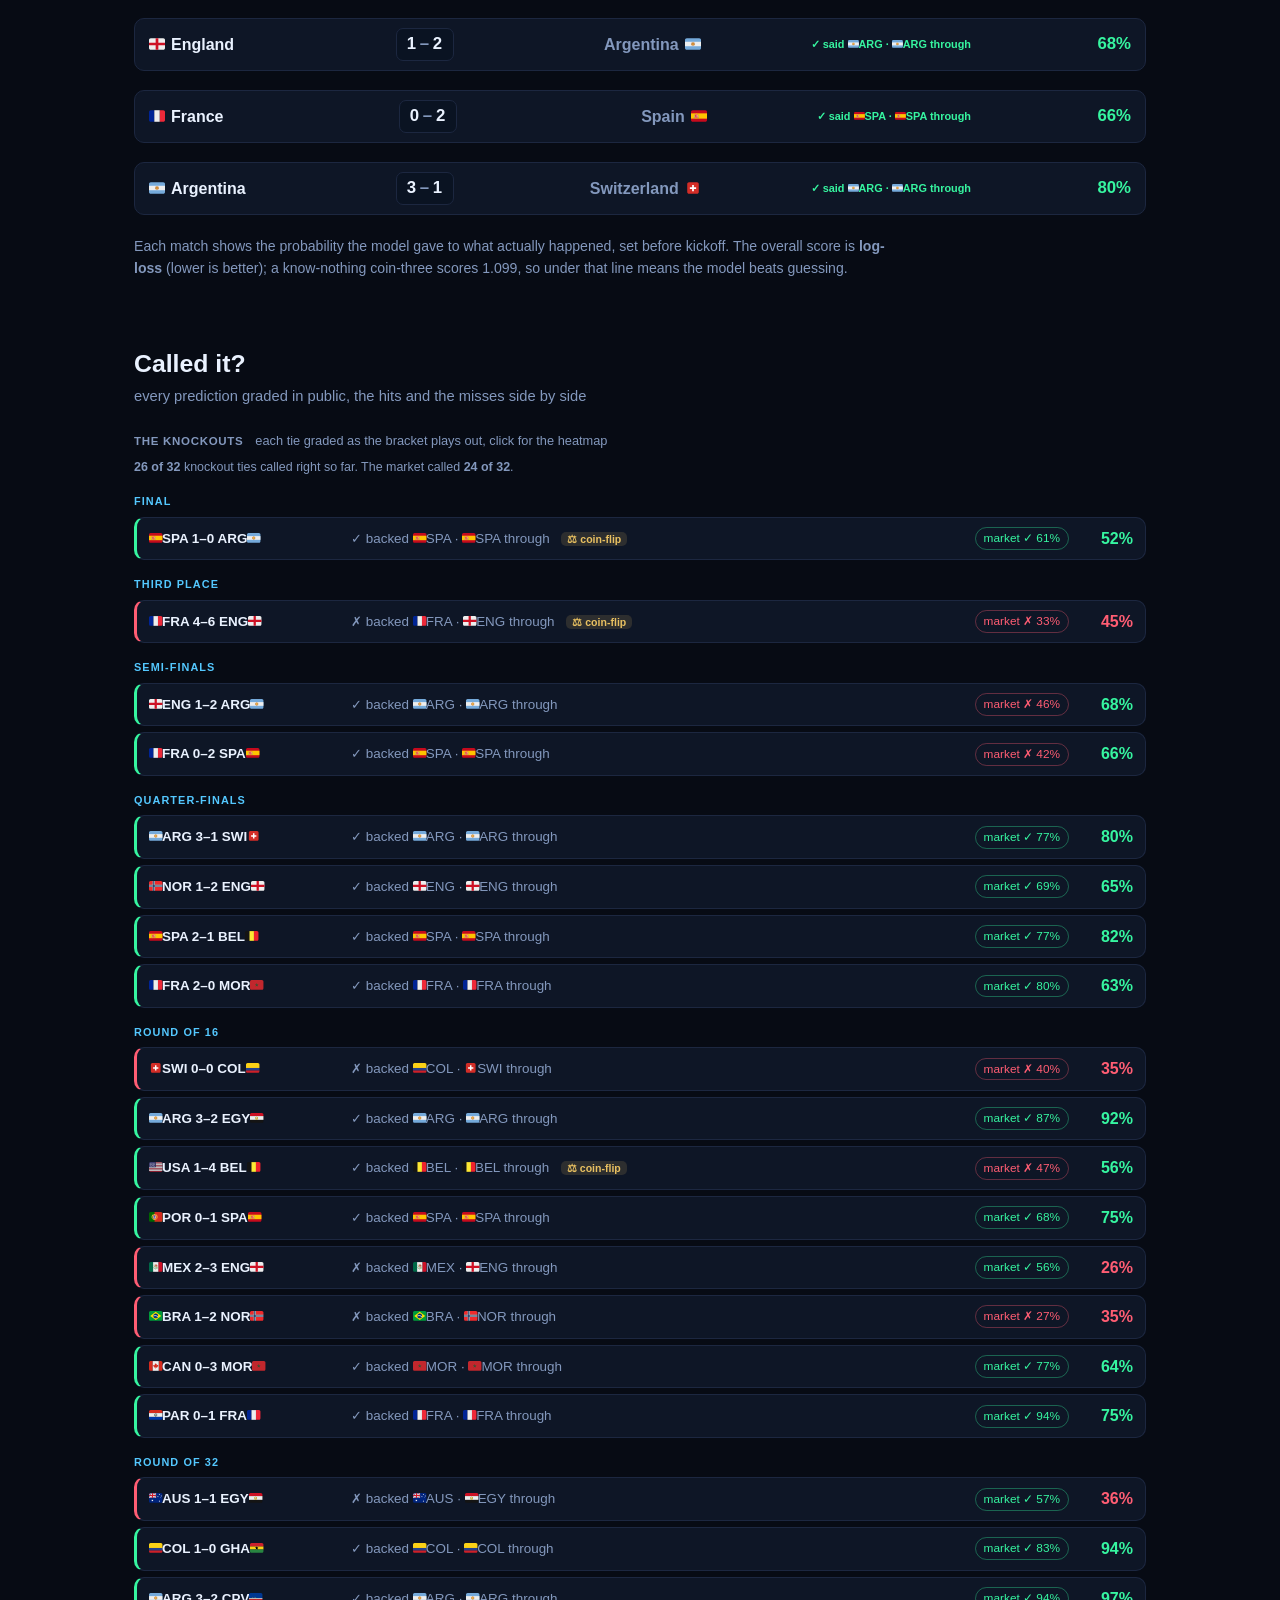
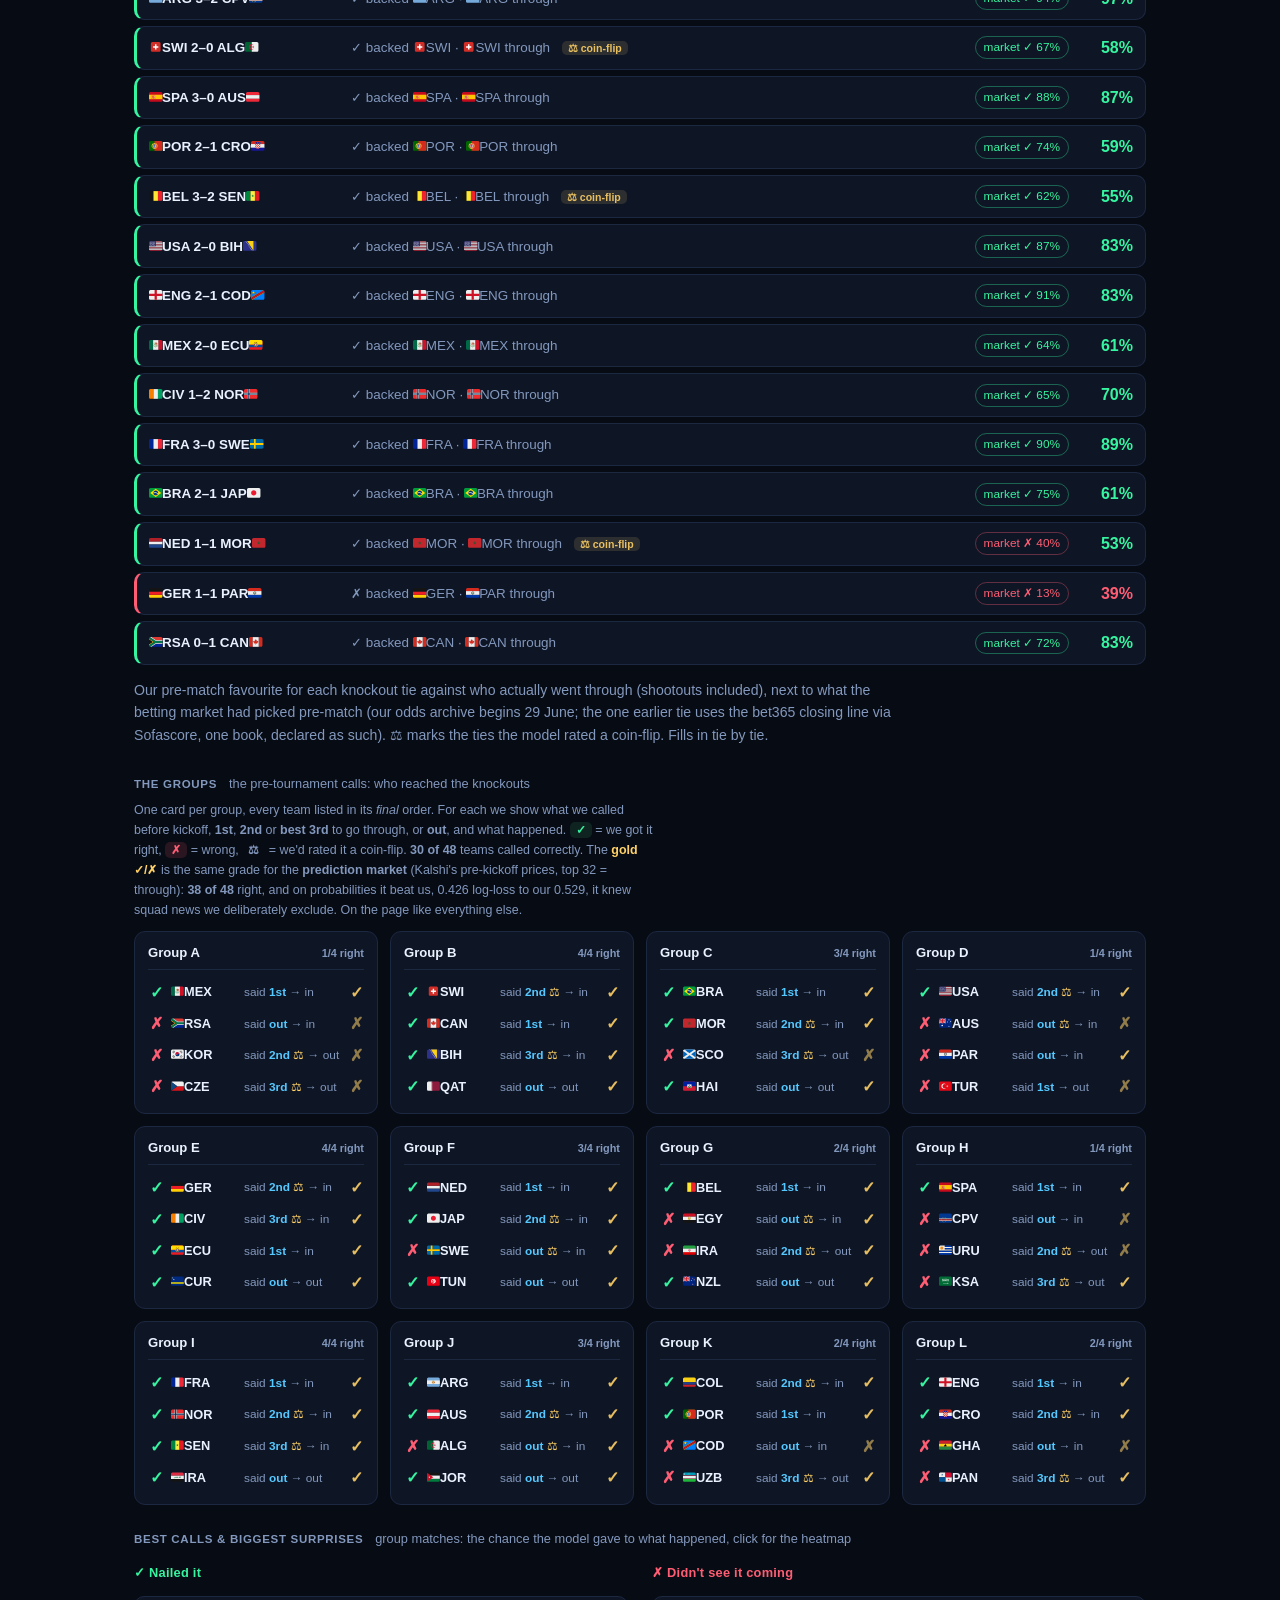
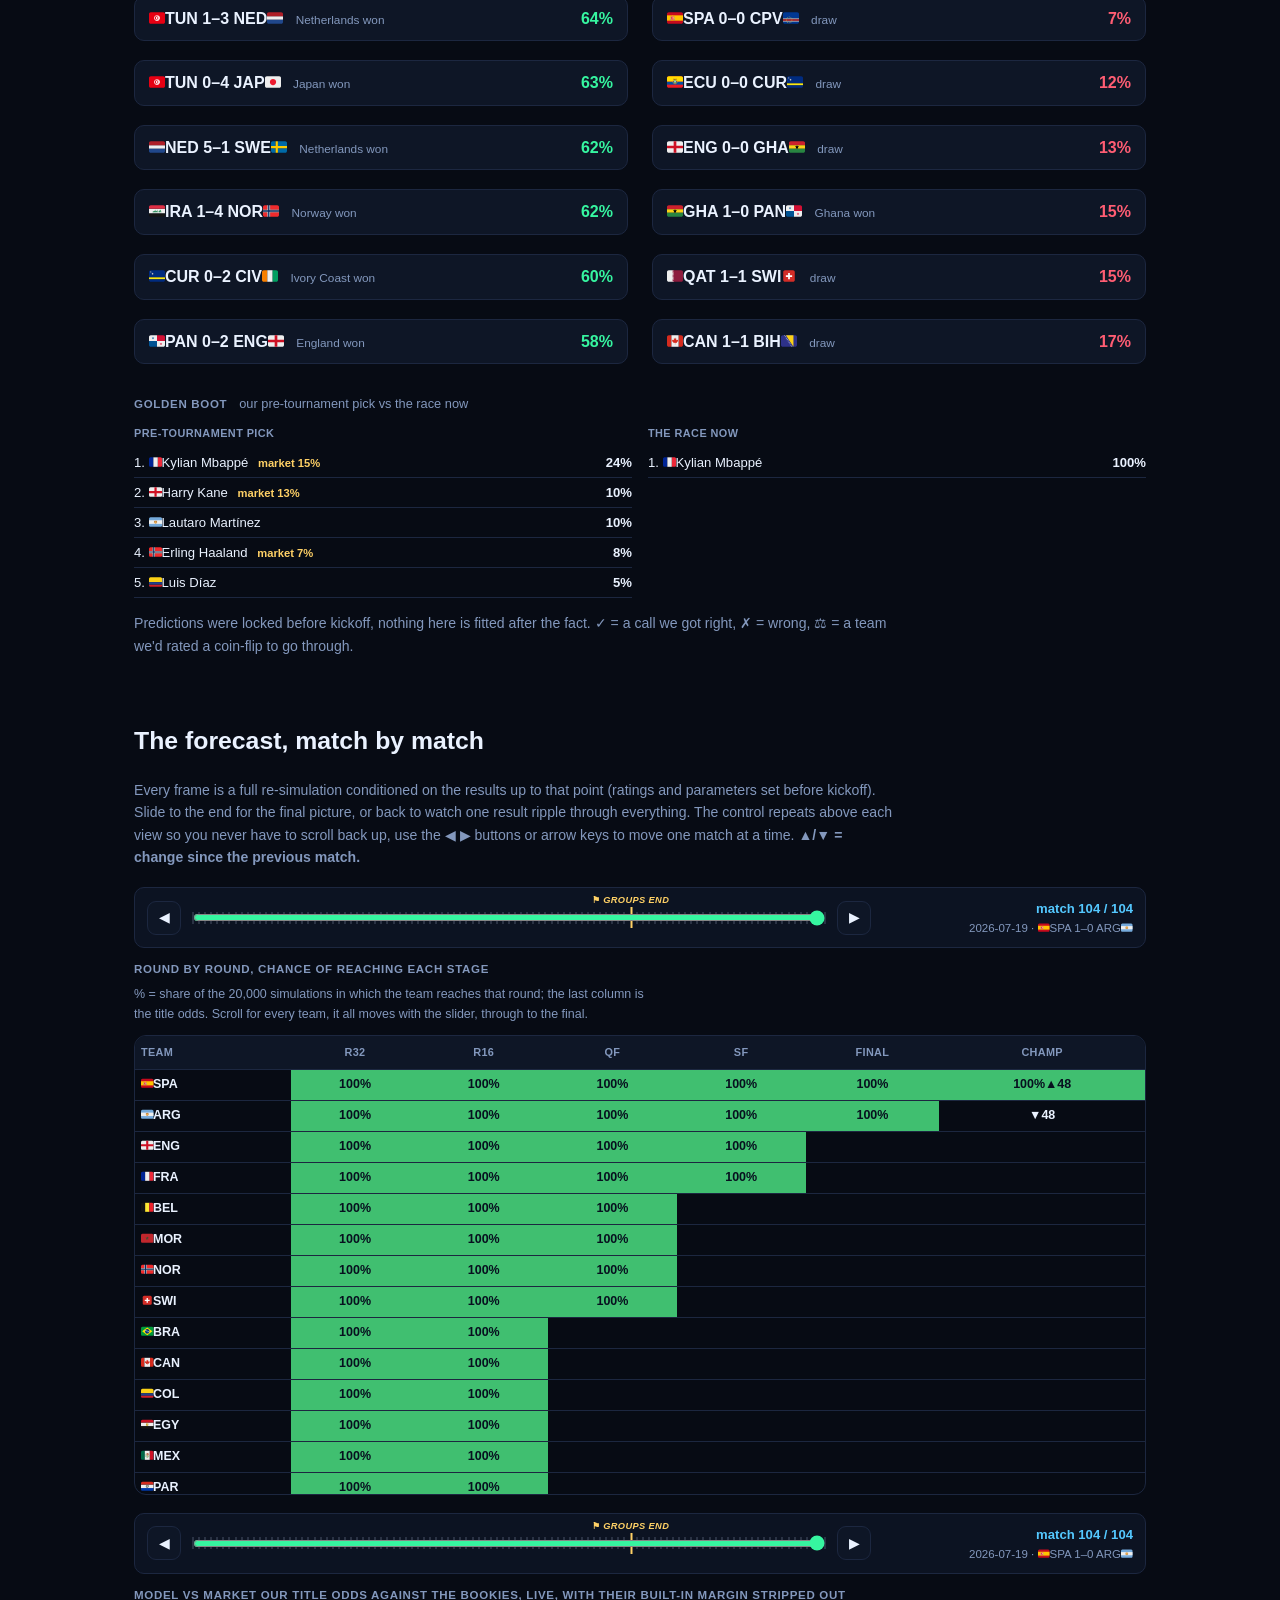
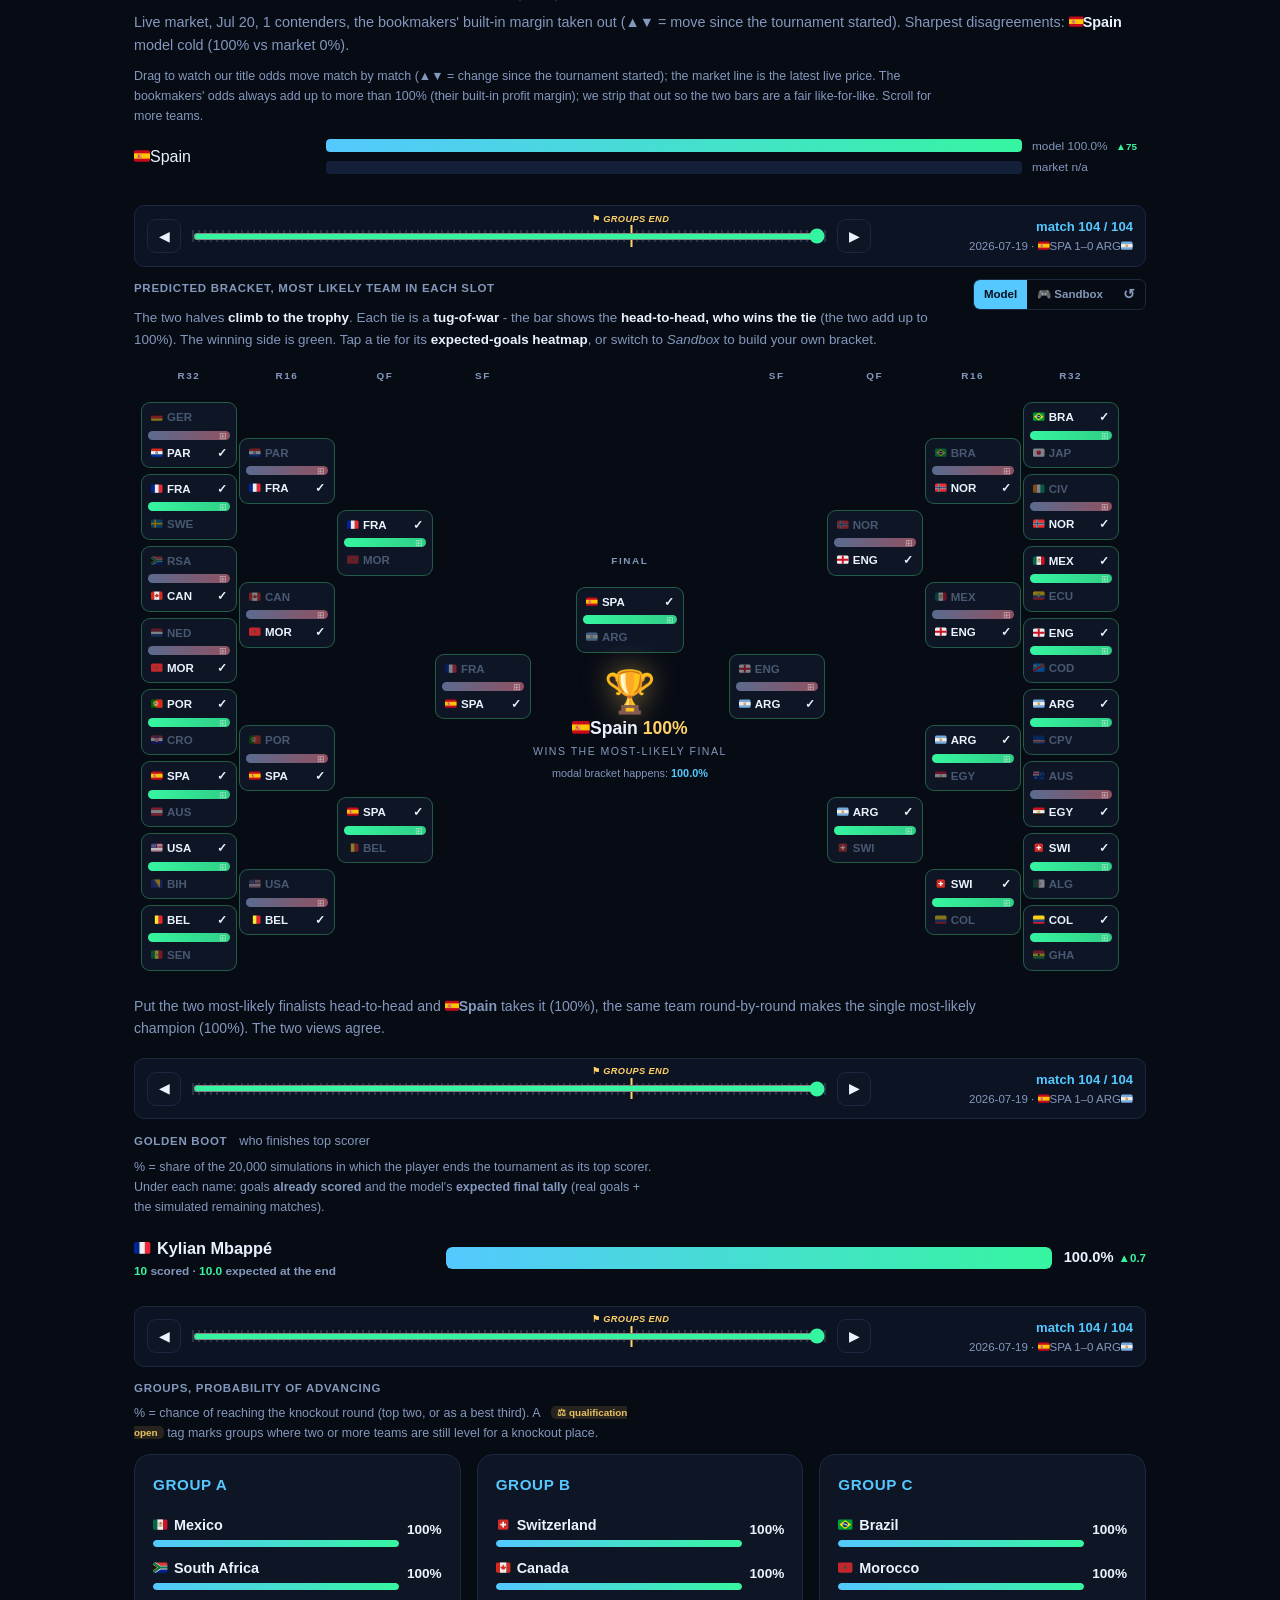
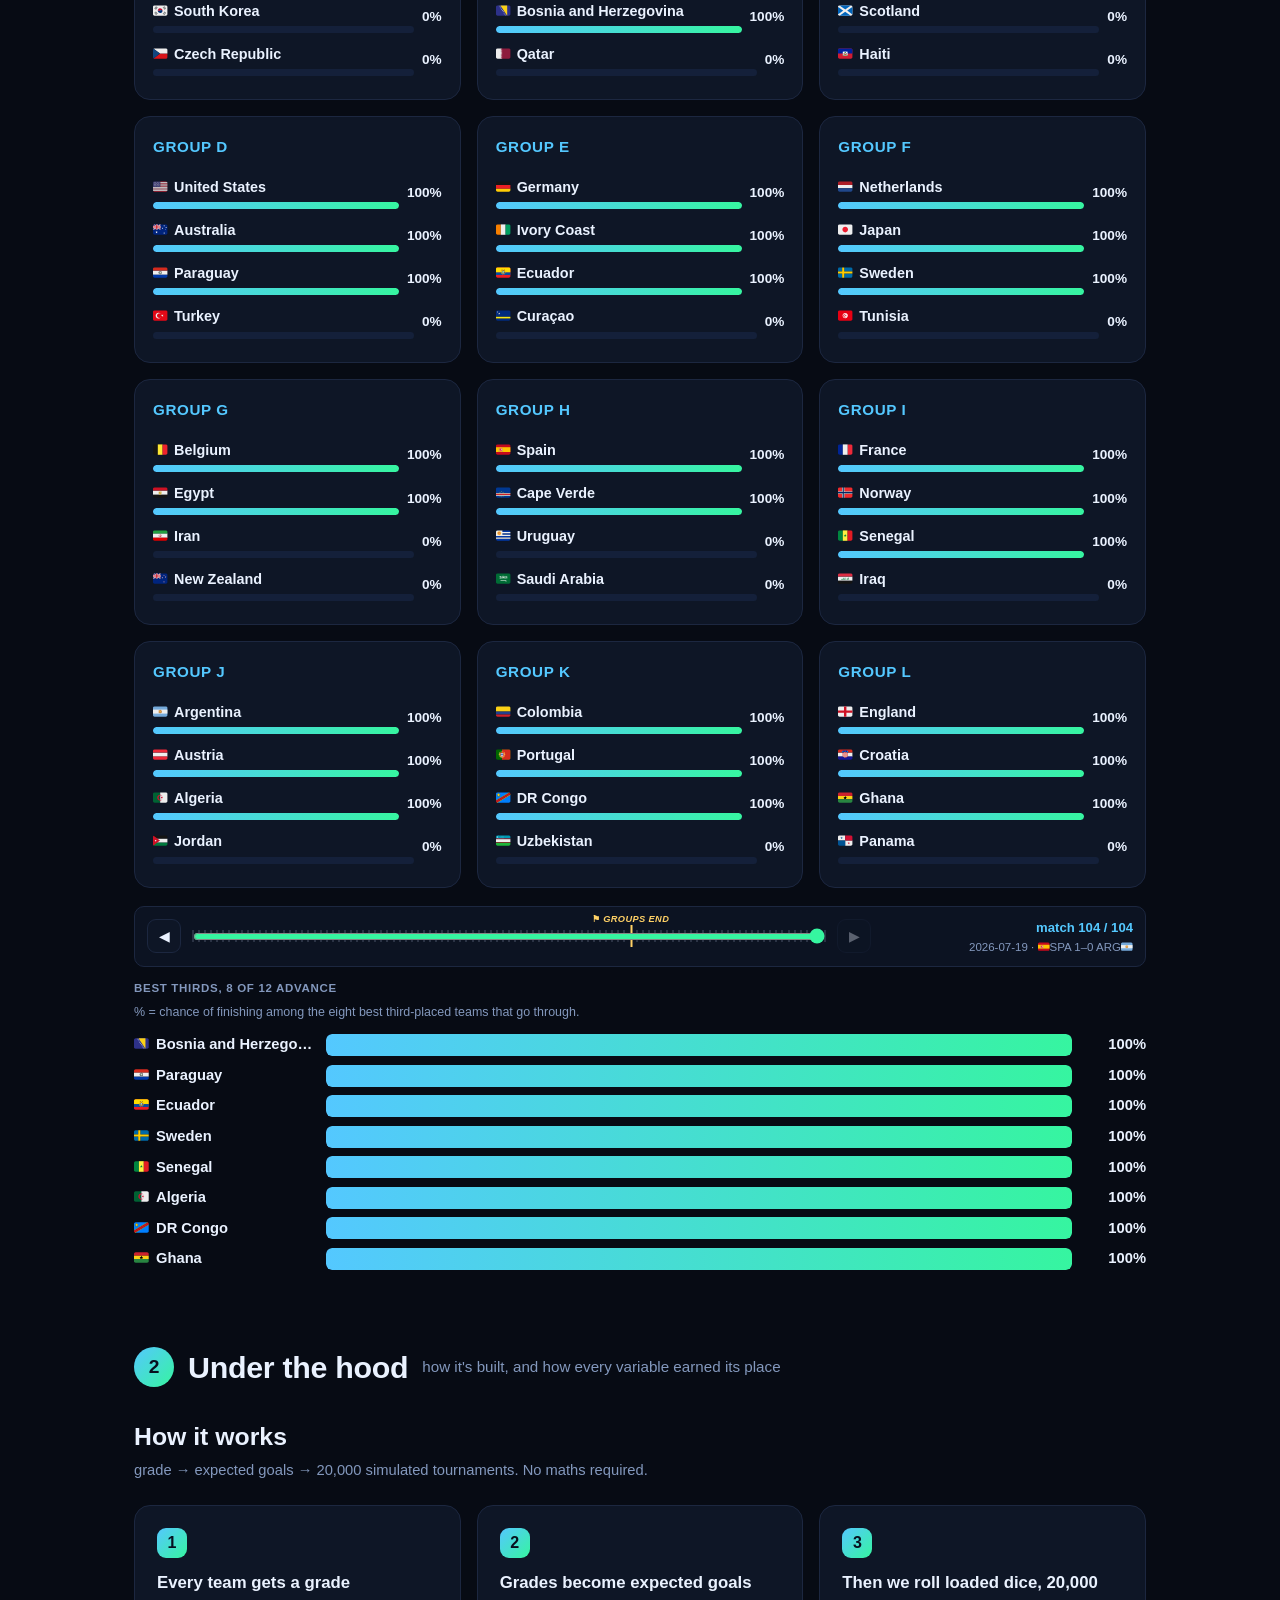
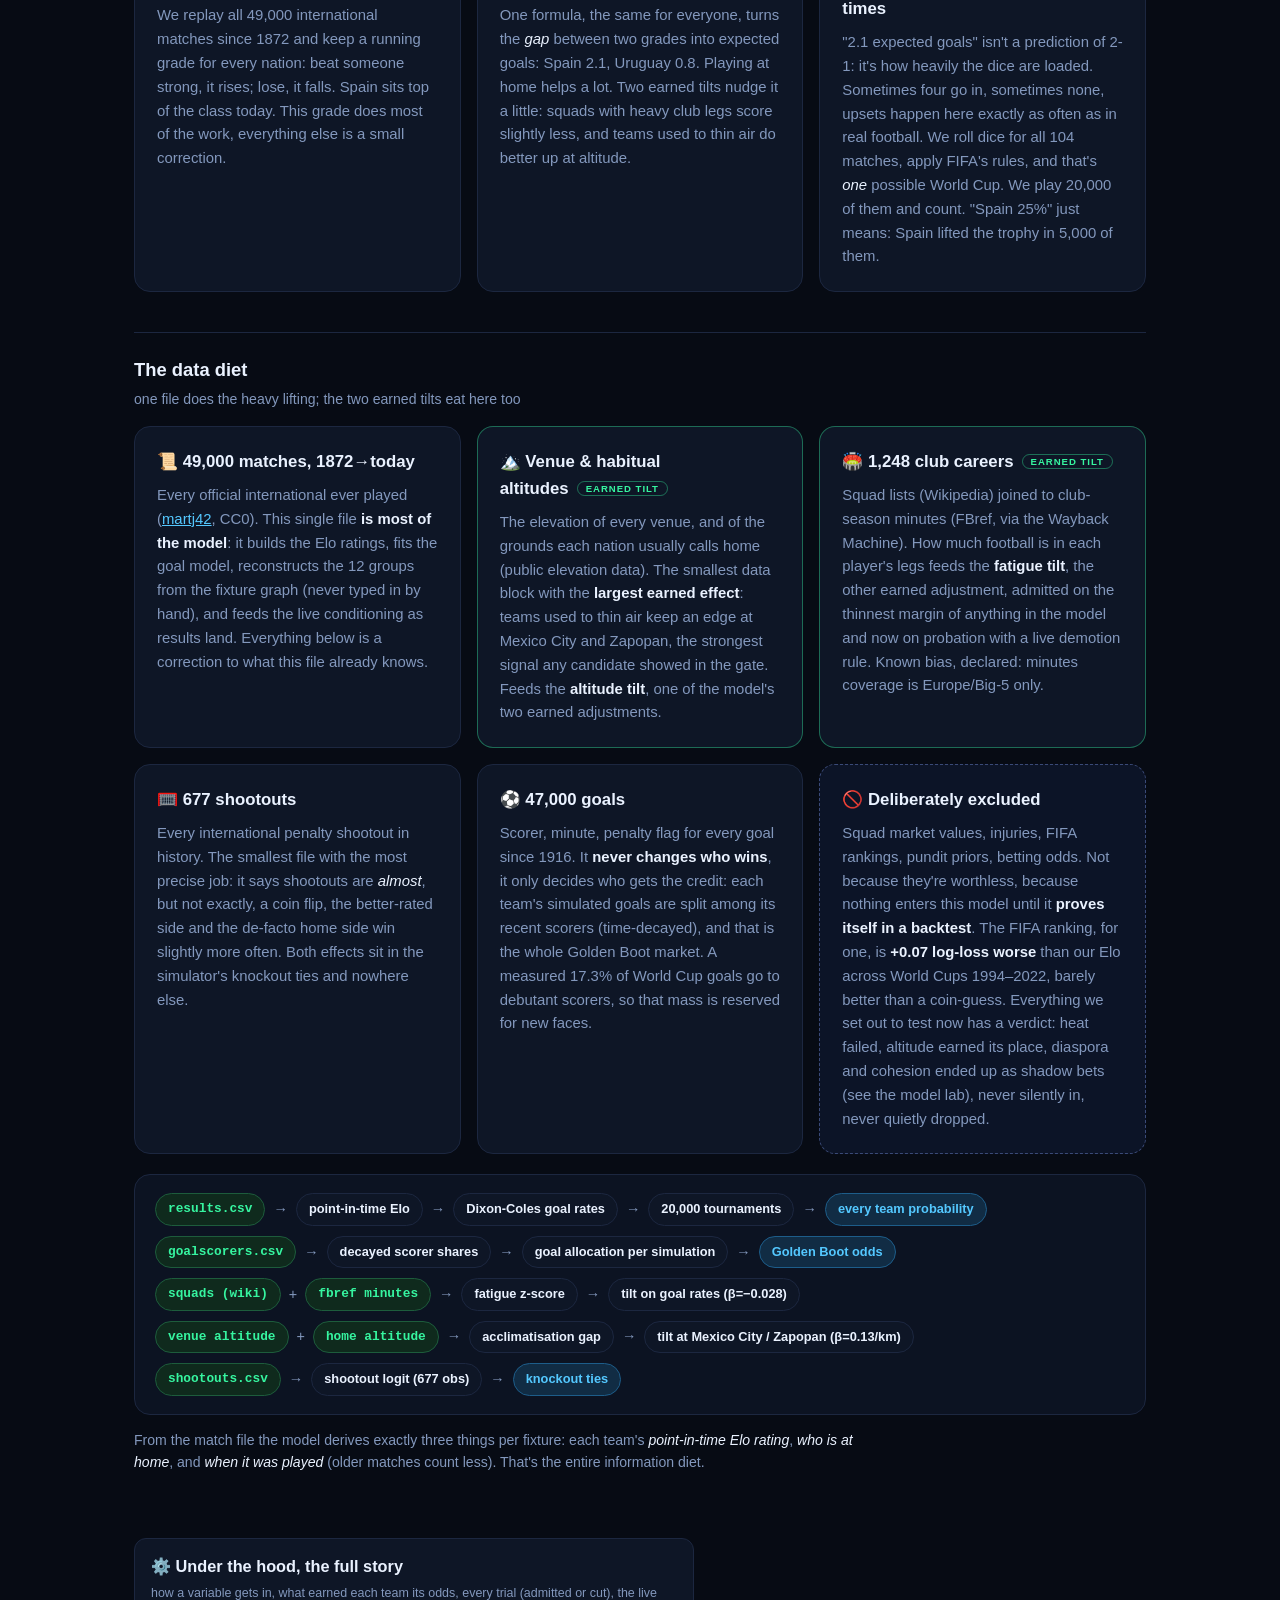
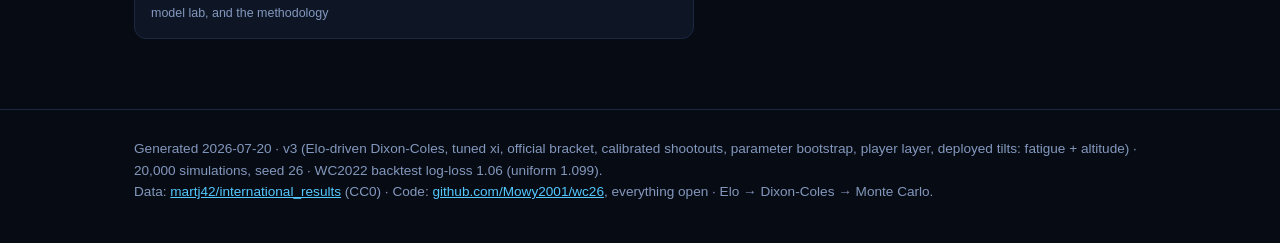
==== commit c69e4bd8: "polish(final): third-place in Called-it/Last-matches, KO cards show advance prob, drop em dashes, re" ====
--- a/site/index.html
+++ b/site/index.html
@@ -4,19 +4,19 @@
 <meta charset="UTF-8">
 <meta name="viewport" content="width=device-width, initial-scale=1.0">
 <title>WC26, Probabilistic World Cup 2026</title>
-<link rel="stylesheet" href="style.css?v=202607201322">
+<link rel="stylesheet" href="style.css?v=202607201333">
 </head>
 <body>
 
 <header class="hero">
   <div class="wrap">
-    <div class="live-strip" id="live-strip"><span class="dot"></span> Live · 2026 World Cup · graded in public</div>
+    <div class="live-strip" id="live-strip"><span class="dot"></span> 2026 World Cup · graded in public</div>
     <div class="hero-grid">
       <div>
         <div class="eyebrow">Open-source · built with AI · public data only</div>
         <h1>Who won the<br><em>2026 World Cup?</em></h1>
         <p class="lede">An open-source forecast, built with AI from public data: all 104 matches simulated
-        20,000 times and scored against reality, every game, start to finish. The tournament is over —
+        20,000 times and scored against reality, every game, start to finish. The tournament is over;
         this is the complete record.</p>
         <p class="lede-sub">Under the hood: a proprietary Elo rating for every nation feeds a Dixon-Coles
         goal model, with two earned adjustments for altitude and fatigue. The ratings were frozen on the eve
@@ -273,7 +273,7 @@
   </div>
 </footer>
 
-<script src="data.js?v=202607201322"></script>
-<script src="app.js?v=202607201322"></script>
+<script src="data.js?v=202607201333"></script>
+<script src="app.js?v=202607201333"></script>
 </body>
 </html>
--- a/site/style.css
+++ b/site/style.css
@@ -1,5 +1,5 @@
 :root {
-  /* Direction B — "The Living Forecast": dark broadcast / stadium night */
+  /* Direction B; "The Living Forecast": dark broadcast / stadium night */
   --bg: #070b14;
   --bg2: #0c1322;
   --card: #0e1626;
@@ -96,7 +96,7 @@
 .stat .v .flag { font-size: 1.3rem; margin-right: 6px; }
 .stat .v .vs { color: var(--muted); font-size: .95rem; font-weight: 600; }
 .stat .k { font-size: .78rem; color: var(--muted); text-transform: uppercase; letter-spacing: .08em; }
-/* the live-record headline stat — visually first and emphasised */
+/* the live-record headline stat; visually first and emphasised */
 .stat.headline {
   background: linear-gradient(135deg, rgba(56,189,248,.16), rgba(74,222,128,.14));
   border-color: var(--accent);
@@ -411,7 +411,7 @@
 .fc-step:hover:not(:disabled) { border-color: var(--accent); color: var(--accent); }
 .fc-step:disabled { opacity: .35; cursor: default; }
 /* fixed-width label so the slider track length never changes between matches
-   (the detail text — "Canada 6-0 Qatar" etc. — varies; clamp it, don't let it
+   (the detail text; "Canada 6-0 Qatar" etc.; varies; clamp it, don't let it
    resize the track) */
 .fc-bar .fc-lab { display: flex; flex-direction: column; align-items: flex-end;
   font-size: .82rem; color: var(--accent2); font-weight: 700; white-space: nowrap;
@@ -585,7 +585,7 @@
 .ko-row.ok .ko-prob { color: var(--accent); }
 .ko-row.no .ko-prob { color: var(--hot); }
 
-/* Called it? — group scorecard as a full-width grid of per-group cards */
+/* Called it?; group scorecard as a full-width grid of per-group cards */
 #rc-groups { display: grid; grid-template-columns: repeat(auto-fit, minmax(232px, 1fr)); gap: 12px; }
 .gc-card { background: var(--card); border: 1px solid var(--card-edge); border-radius: 11px; padding: 10px 13px; }
 .gc-head { display: flex; justify-content: space-between; align-items: baseline; font-weight: 800;
@@ -780,15 +780,15 @@
 /* ---------- classic left-to-right bracket + sandbox (v3) ---------- */
 /* one column per round; each column spreads its ties evenly over the full height, so a
    tie lines up vertically with the midpoint of the two ties that feed it (tree-ordered
-   in JS) — reading left to right, winners flow into the next column. */
+   in JS); reading left to right, winners flow into the next column. */
 #fc-bracket.bracket-scroll { display: flex; align-items: stretch; justify-content: flex-start;
   gap: 2px; width: 100%; max-width: 100%; min-width: 0;
   overflow-x: auto; overflow-y: visible; padding: 4px 7px 10px; }
-/* on desktop the whole bracket fits, so don't clip at all — no shaved edge borders.
+/* on desktop the whole bracket fits, so don't clip at all; no shaved edge borders.
    only narrow screens keep the horizontal scroll. */
 @media (min-width: 900px) { #fc-bracket.bracket-scroll { overflow-x: visible; } }
 /* override the earlier (dead) .bk-col rule's min-width:116 so columns are only as wide as
-   their tie — otherwise the nine columns total ~1060px and the far-right R32 is cut off. */
+   their tie; otherwise the nine columns total ~1060px and the far-right R32 is cut off. */
 .bk-col { display: flex; flex-direction: column; flex: 0 0 auto; min-width: 0;
   justify-content: flex-start; }
 .bk-col > .bk-rlab { margin-bottom: 10px; }
@@ -816,7 +816,7 @@
 .tie.has-heat:hover { border-color: var(--accent2); }
 /* inset glow (not outward) so a picked card at the container edge isn't clipped by overflow */
 .tie.picked { border-color: var(--violet); box-shadow: inset 0 0 0 1px rgba(183,148,255,.45); }
-.tie.played { border-color: rgba(74,222,128,.35); }  /* result already in — locked */
+.tie.played { border-color: rgba(74,222,128,.35); }  /* result already in; locked */
 .tie.played .tie-side:not(.win) { opacity: .5; }
 .tie.empty { opacity: .35; display: flex; align-items: center; justify-content: center; color: var(--muted); }
 .tie-side { display: flex; justify-content: space-between; align-items: center; font-size: .78rem; font-weight: 700; color: var(--muted); padding: 1px 3px; border-radius: 5px; }
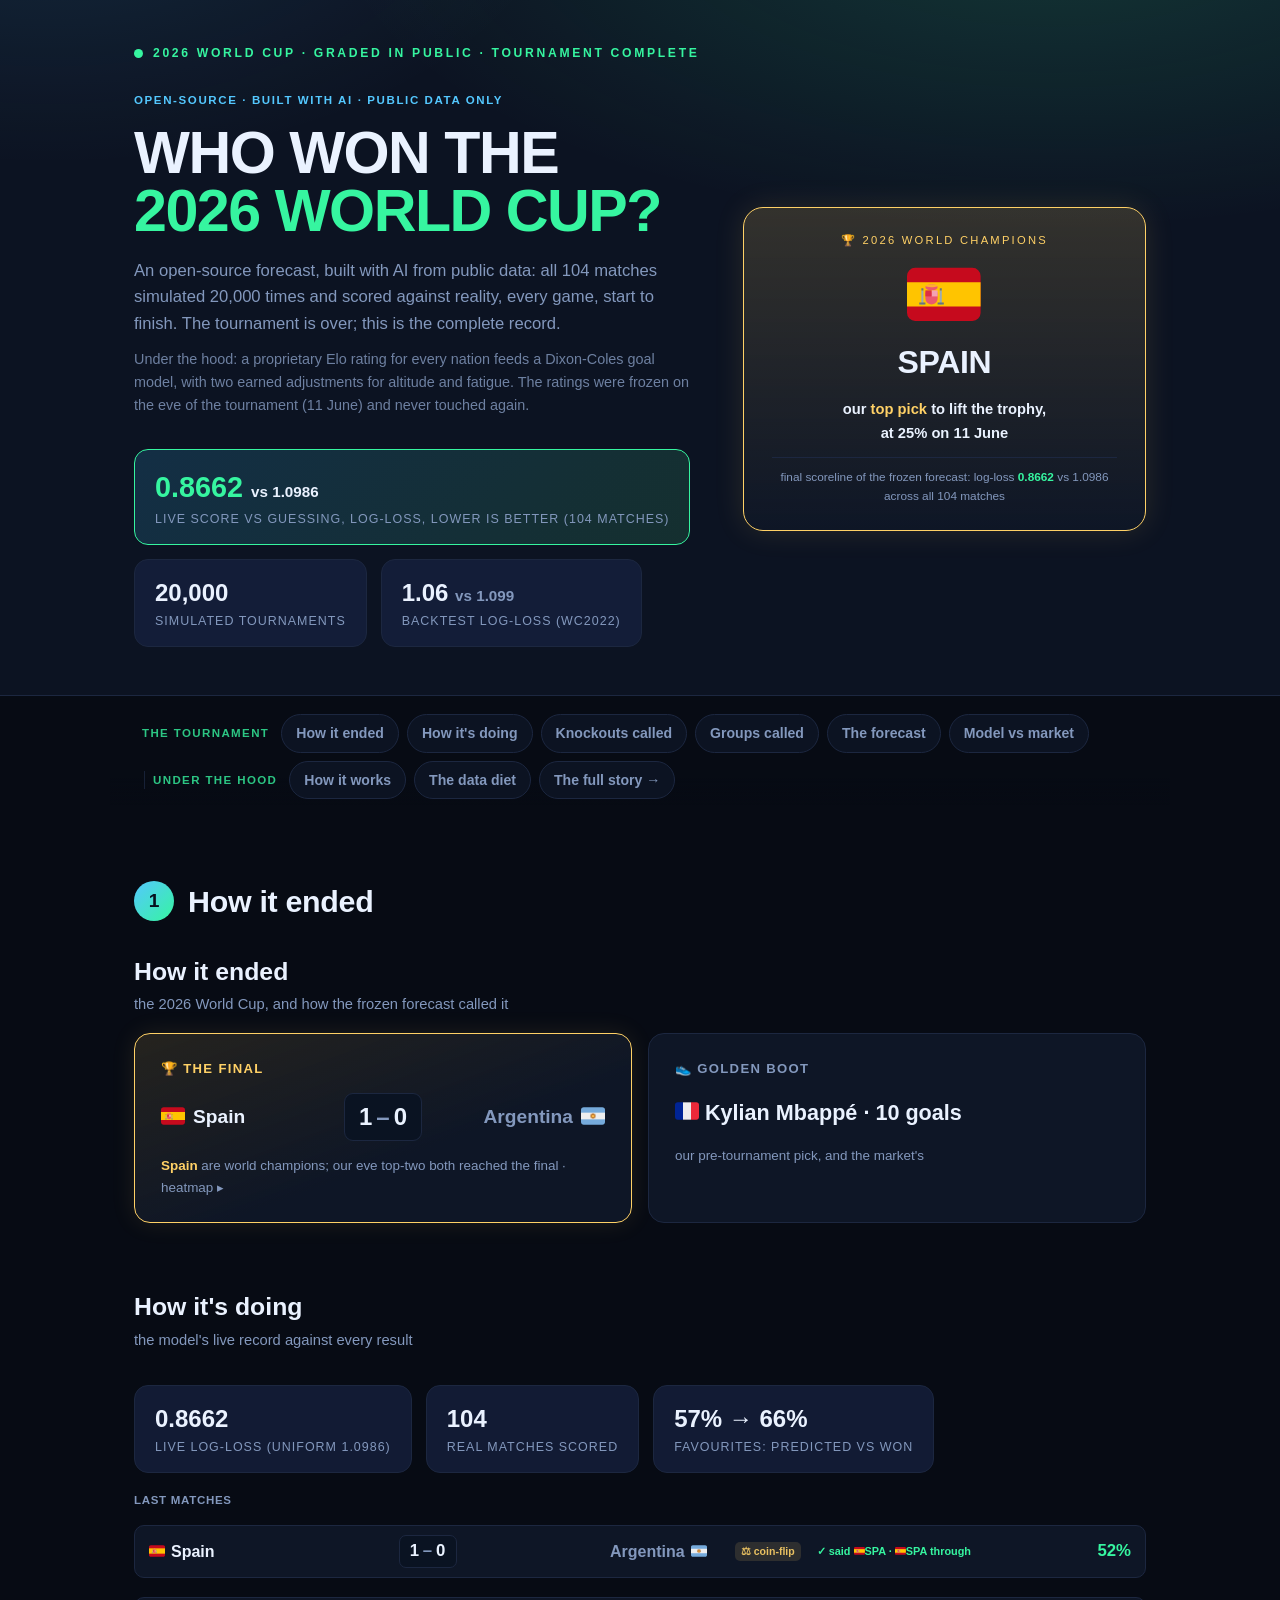
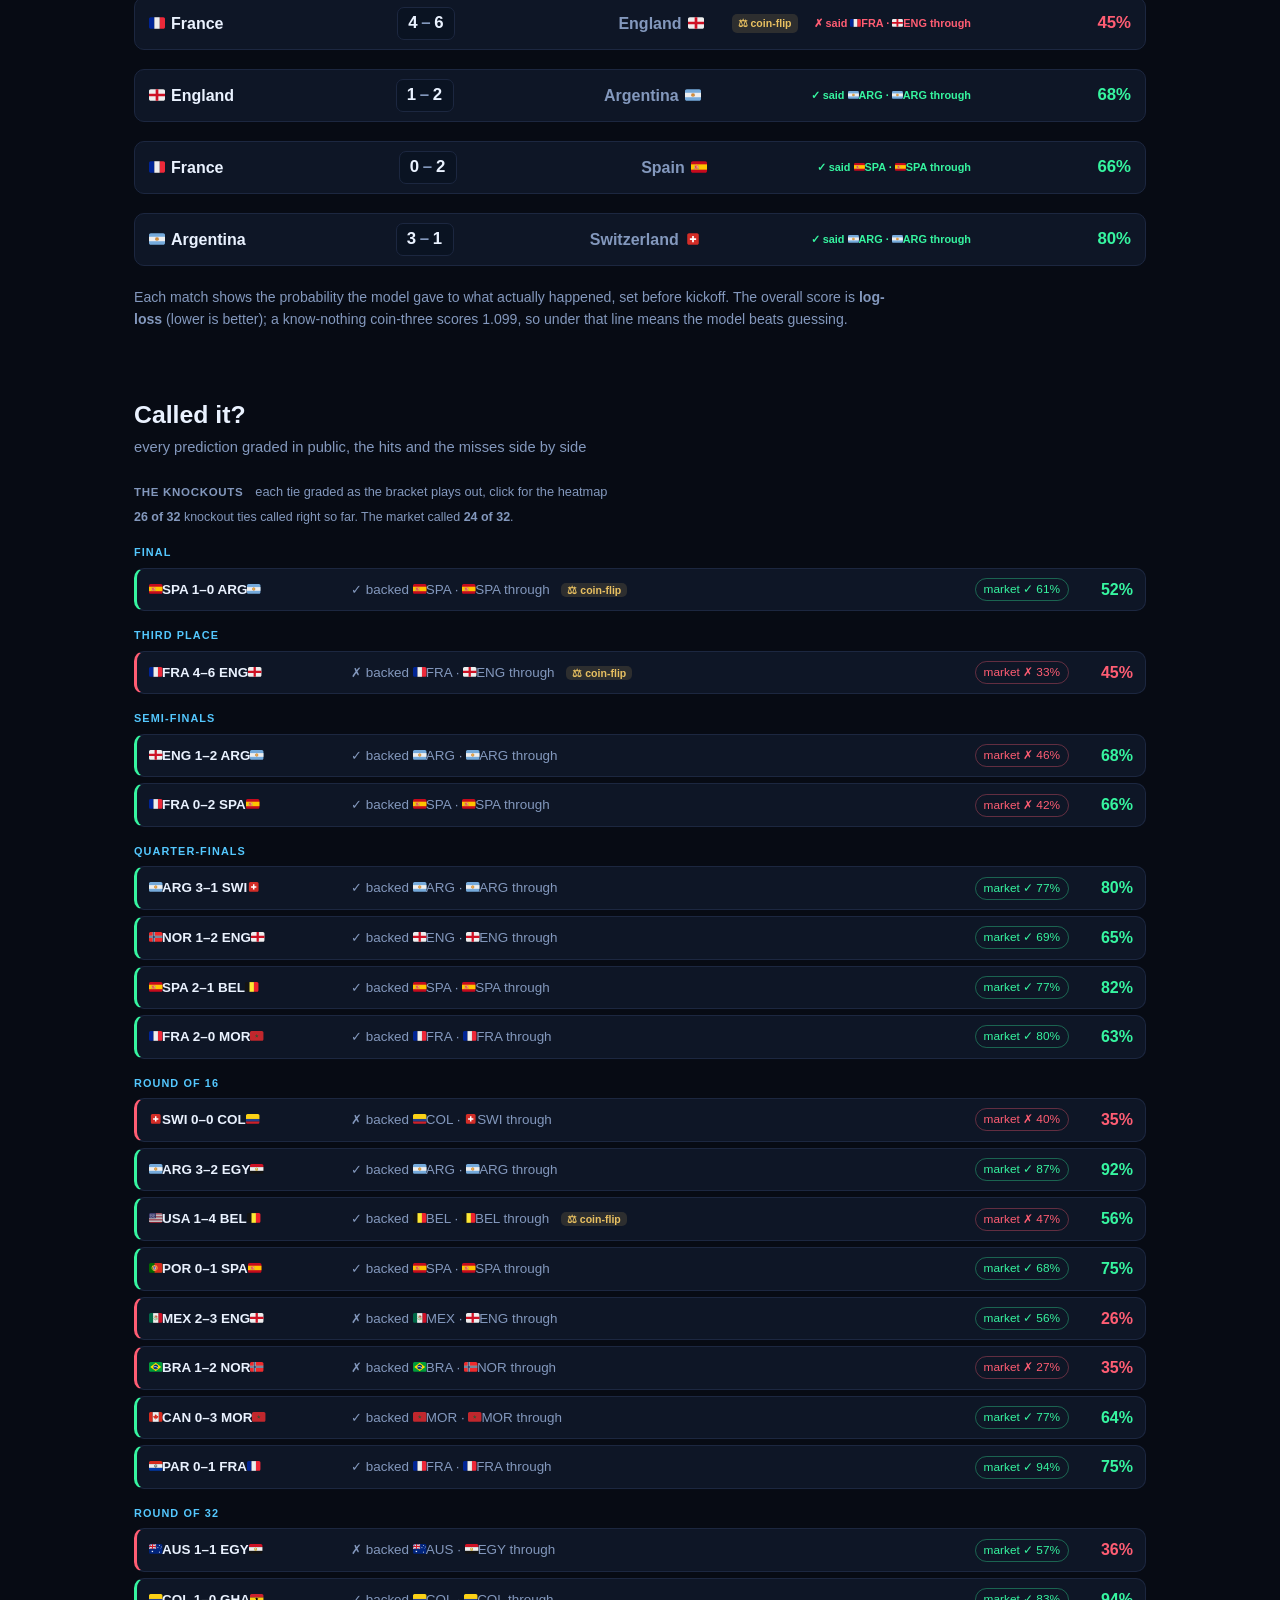
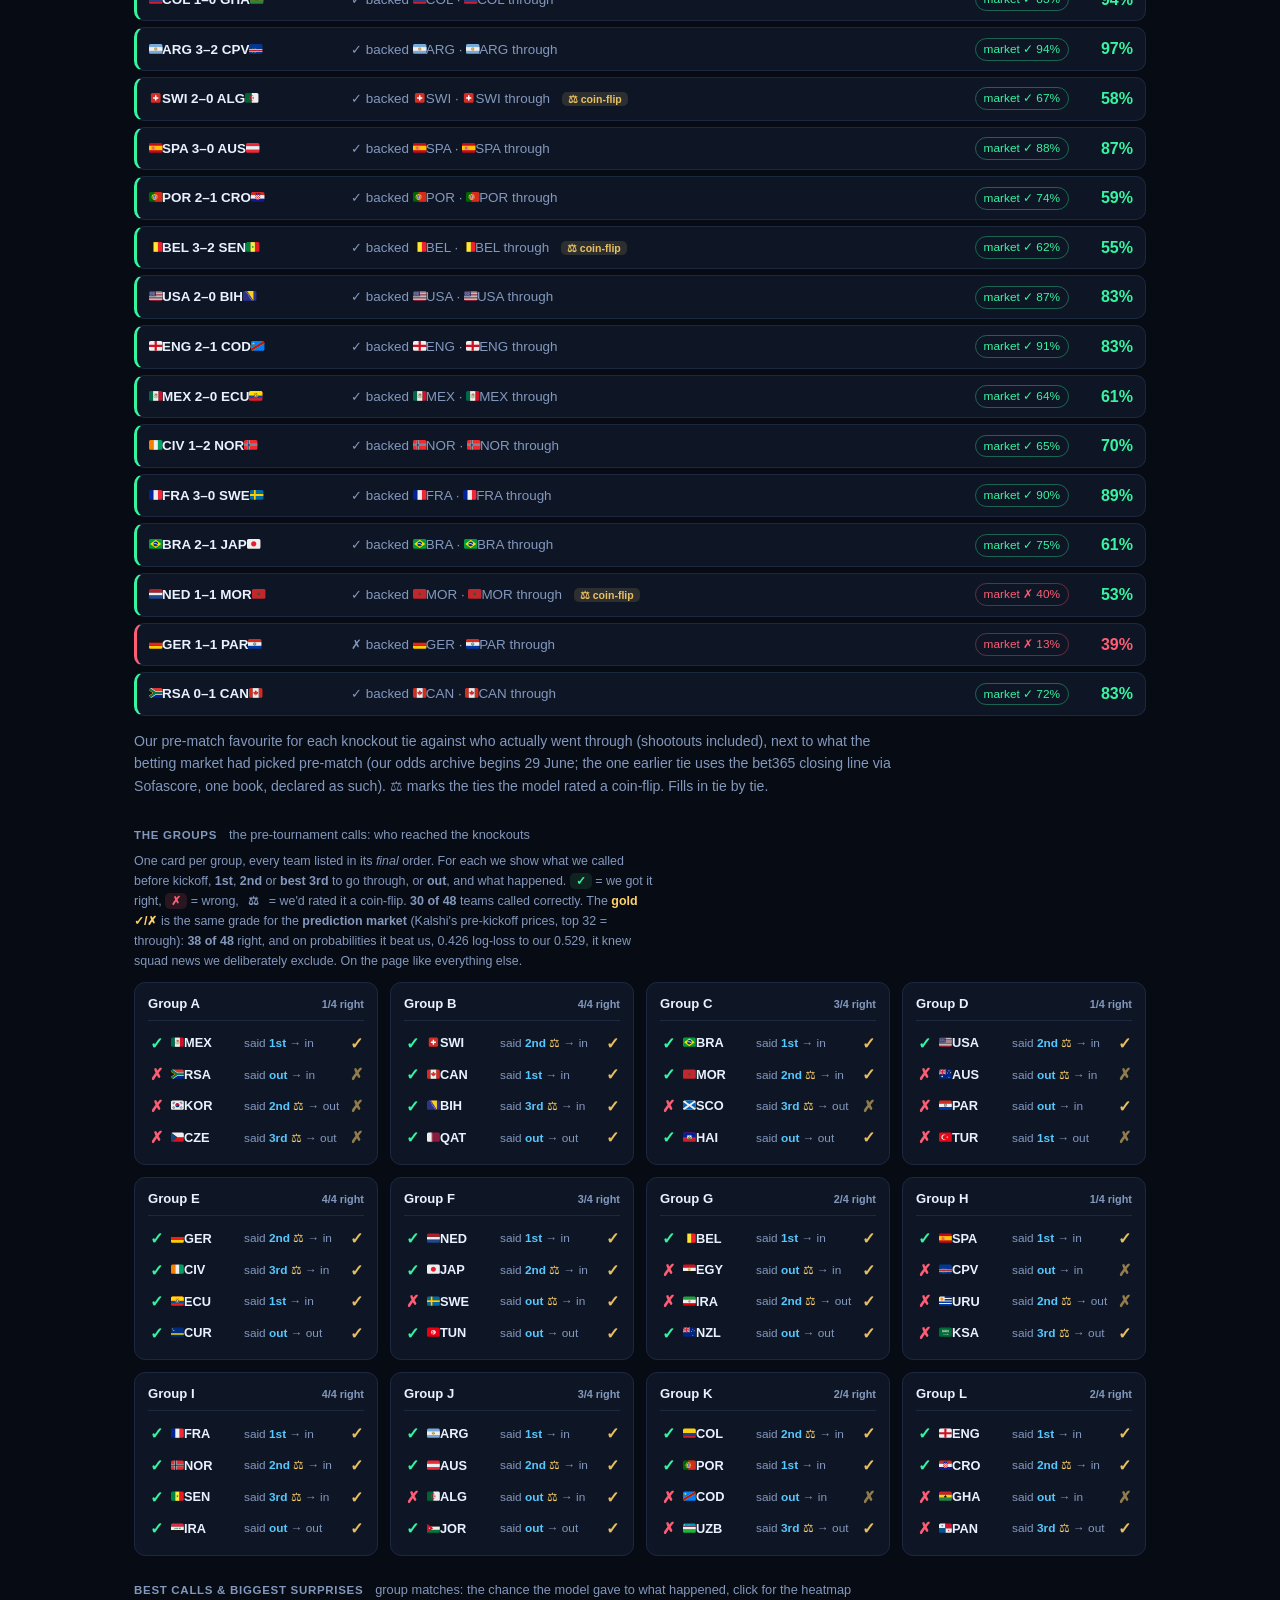
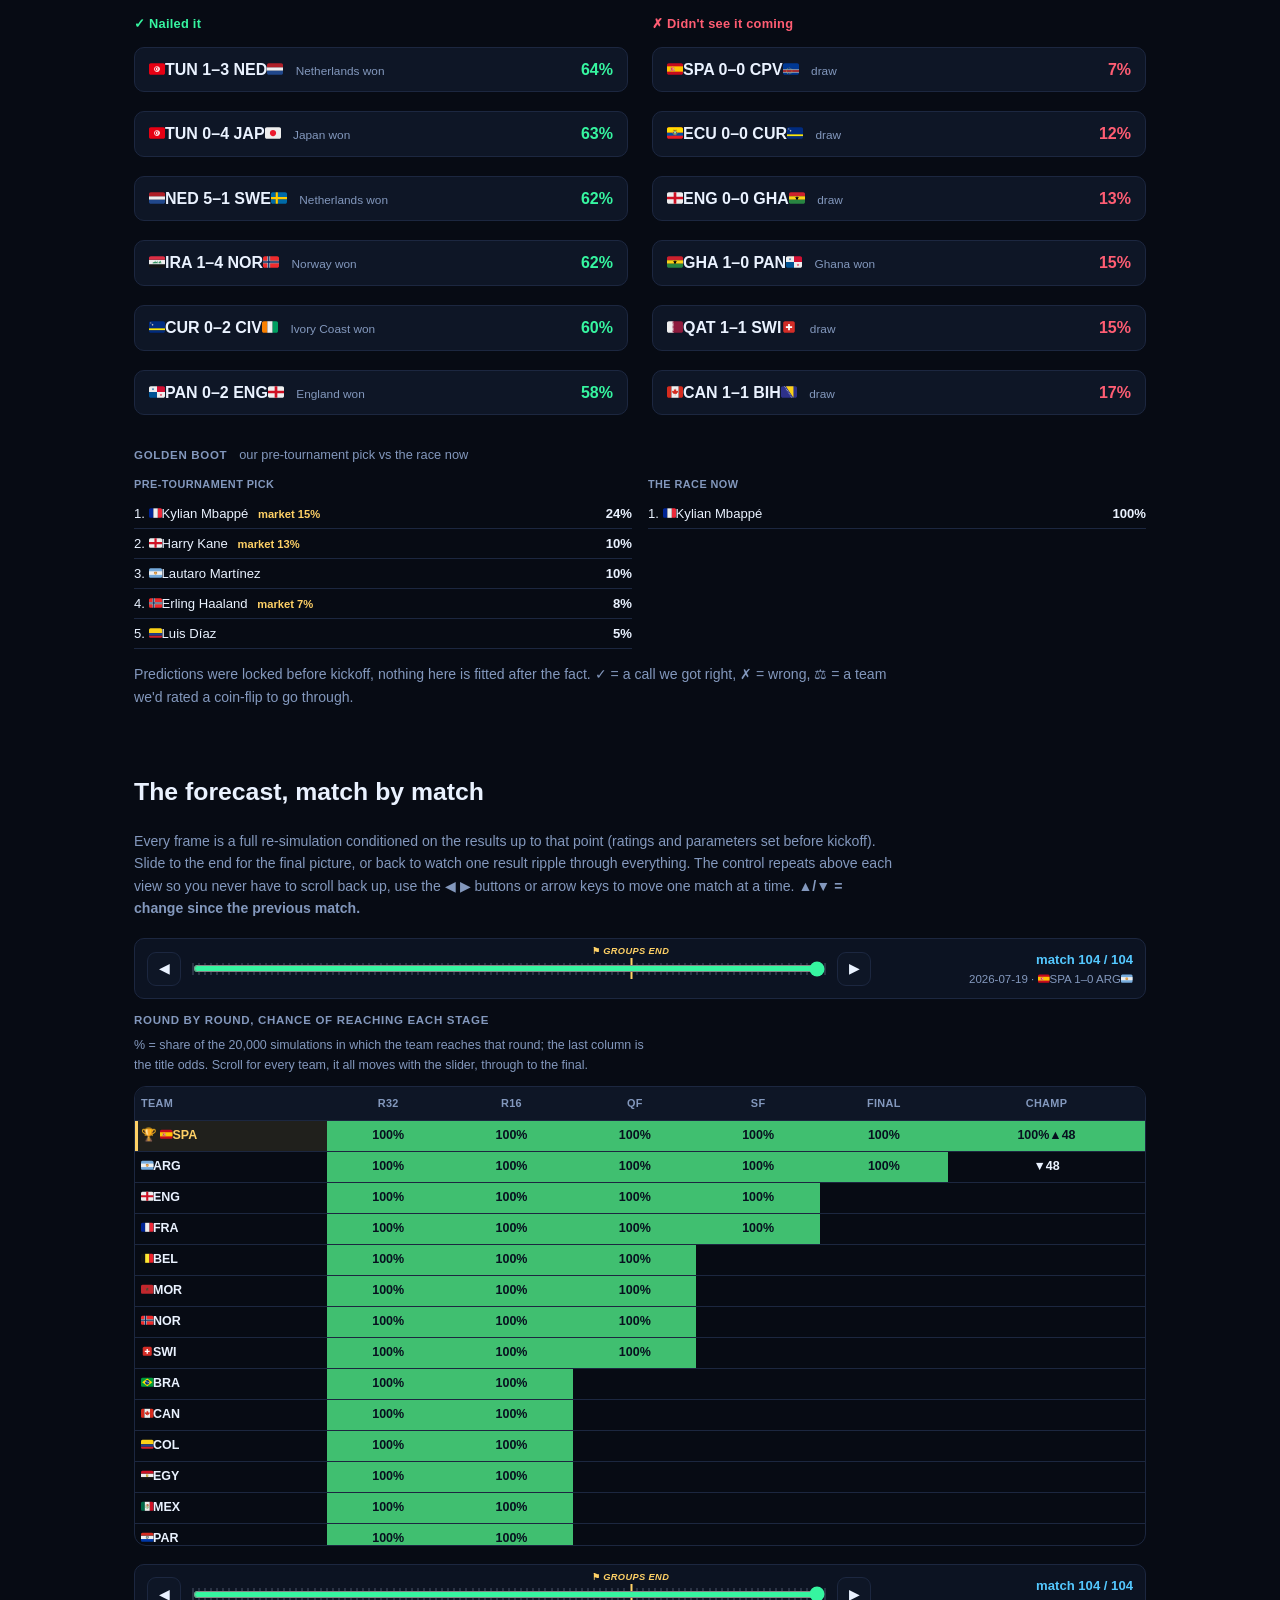
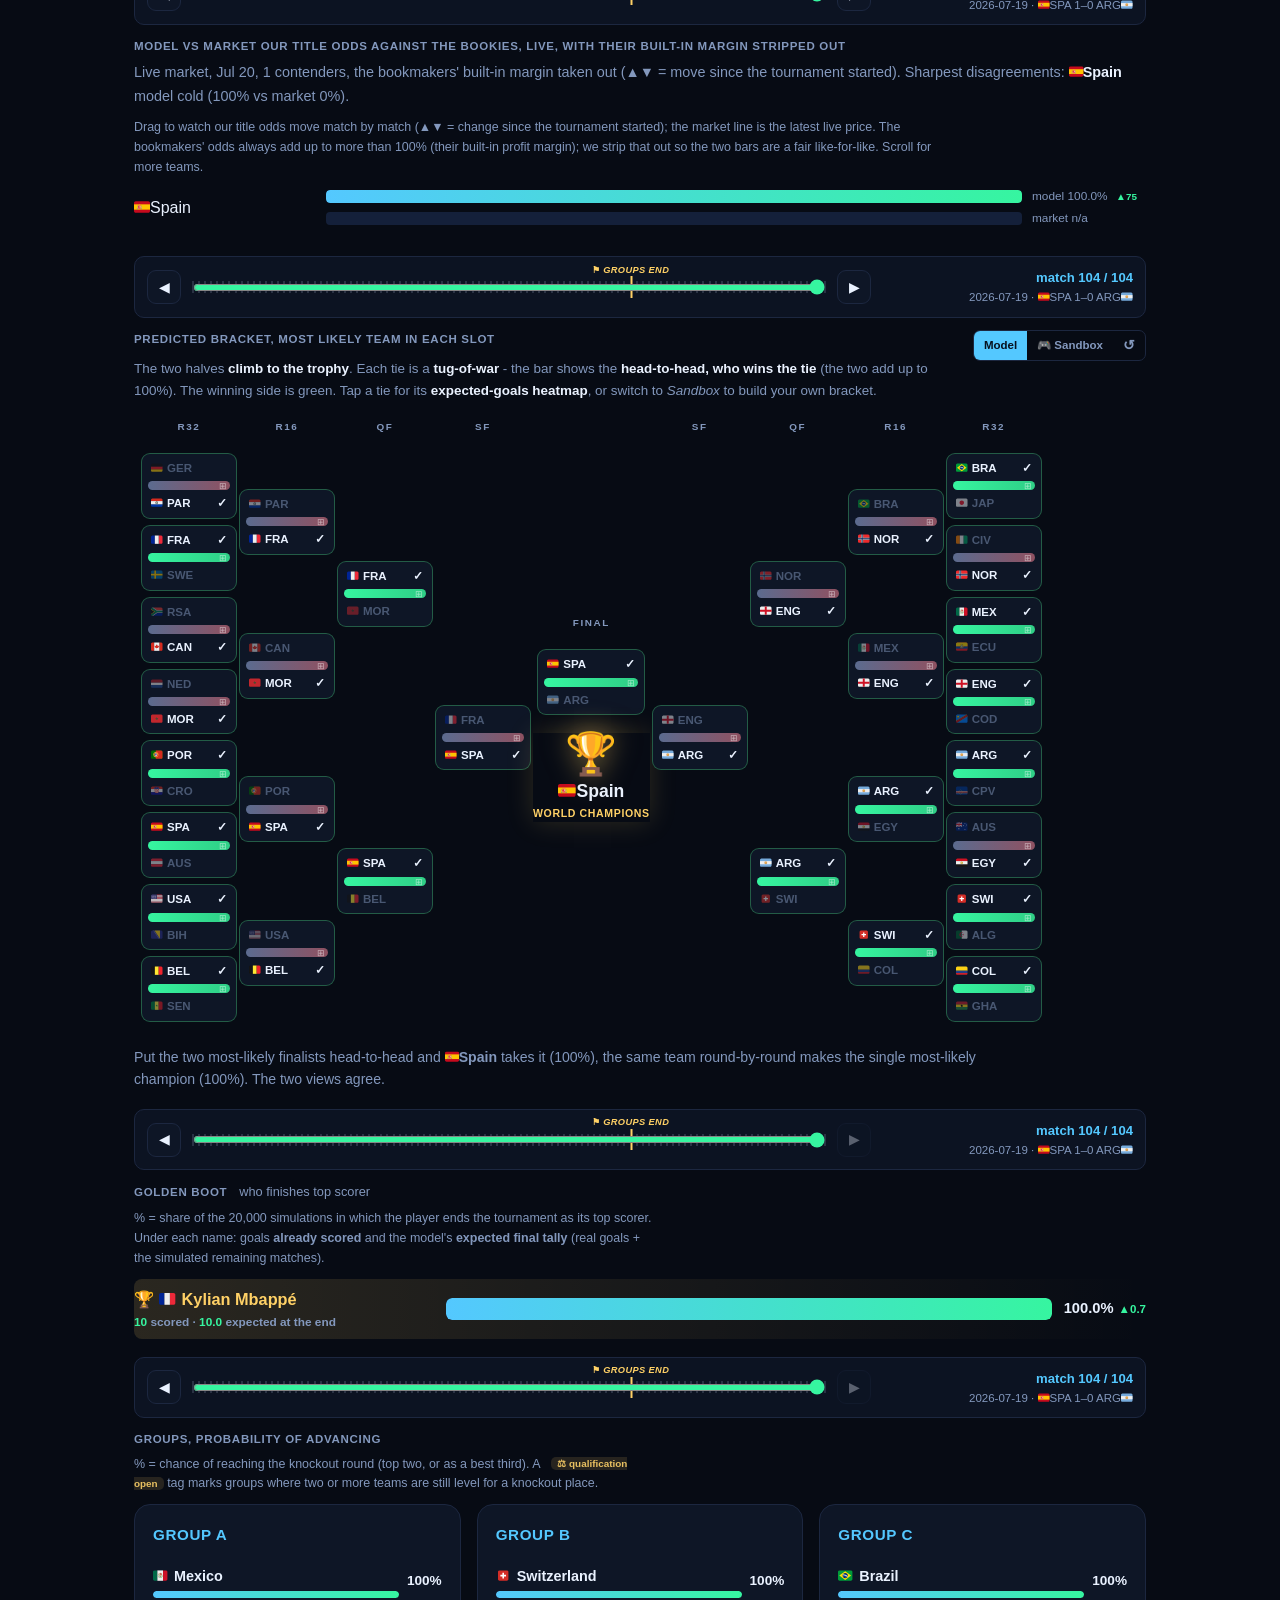
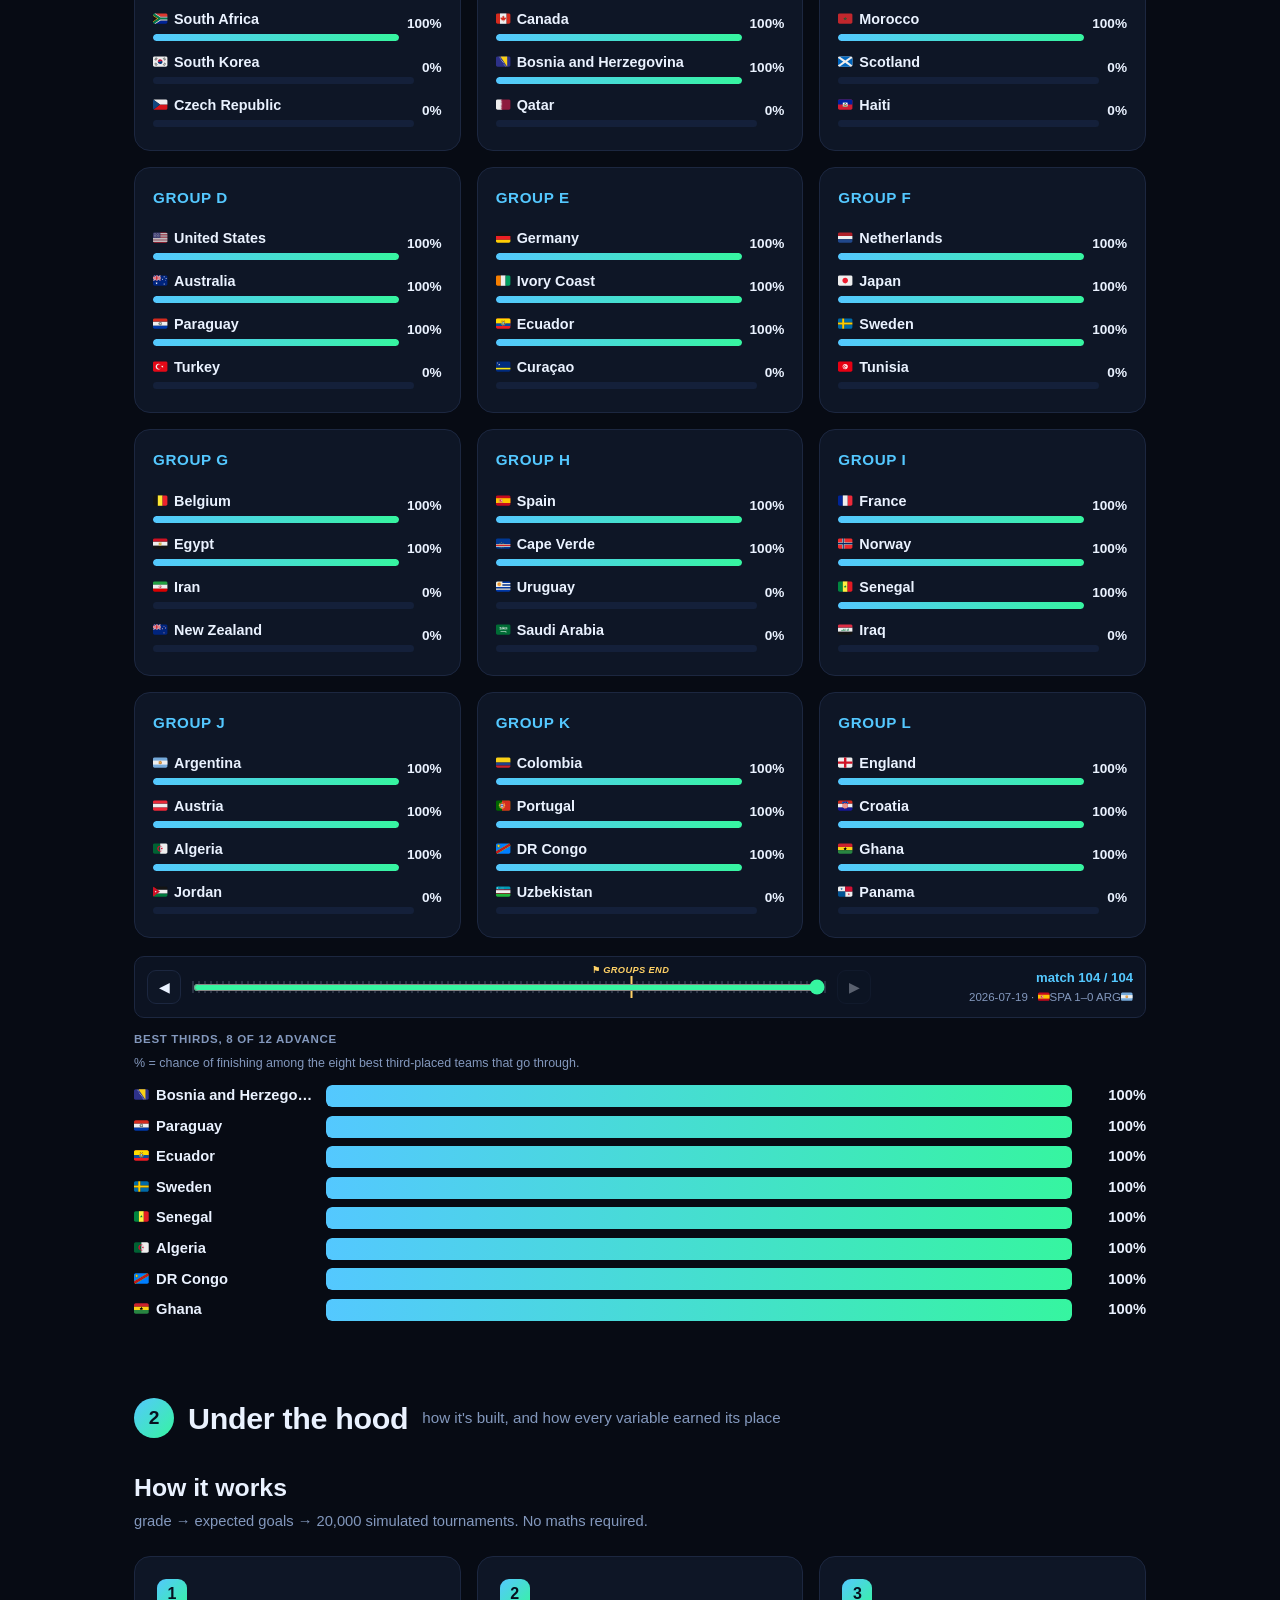
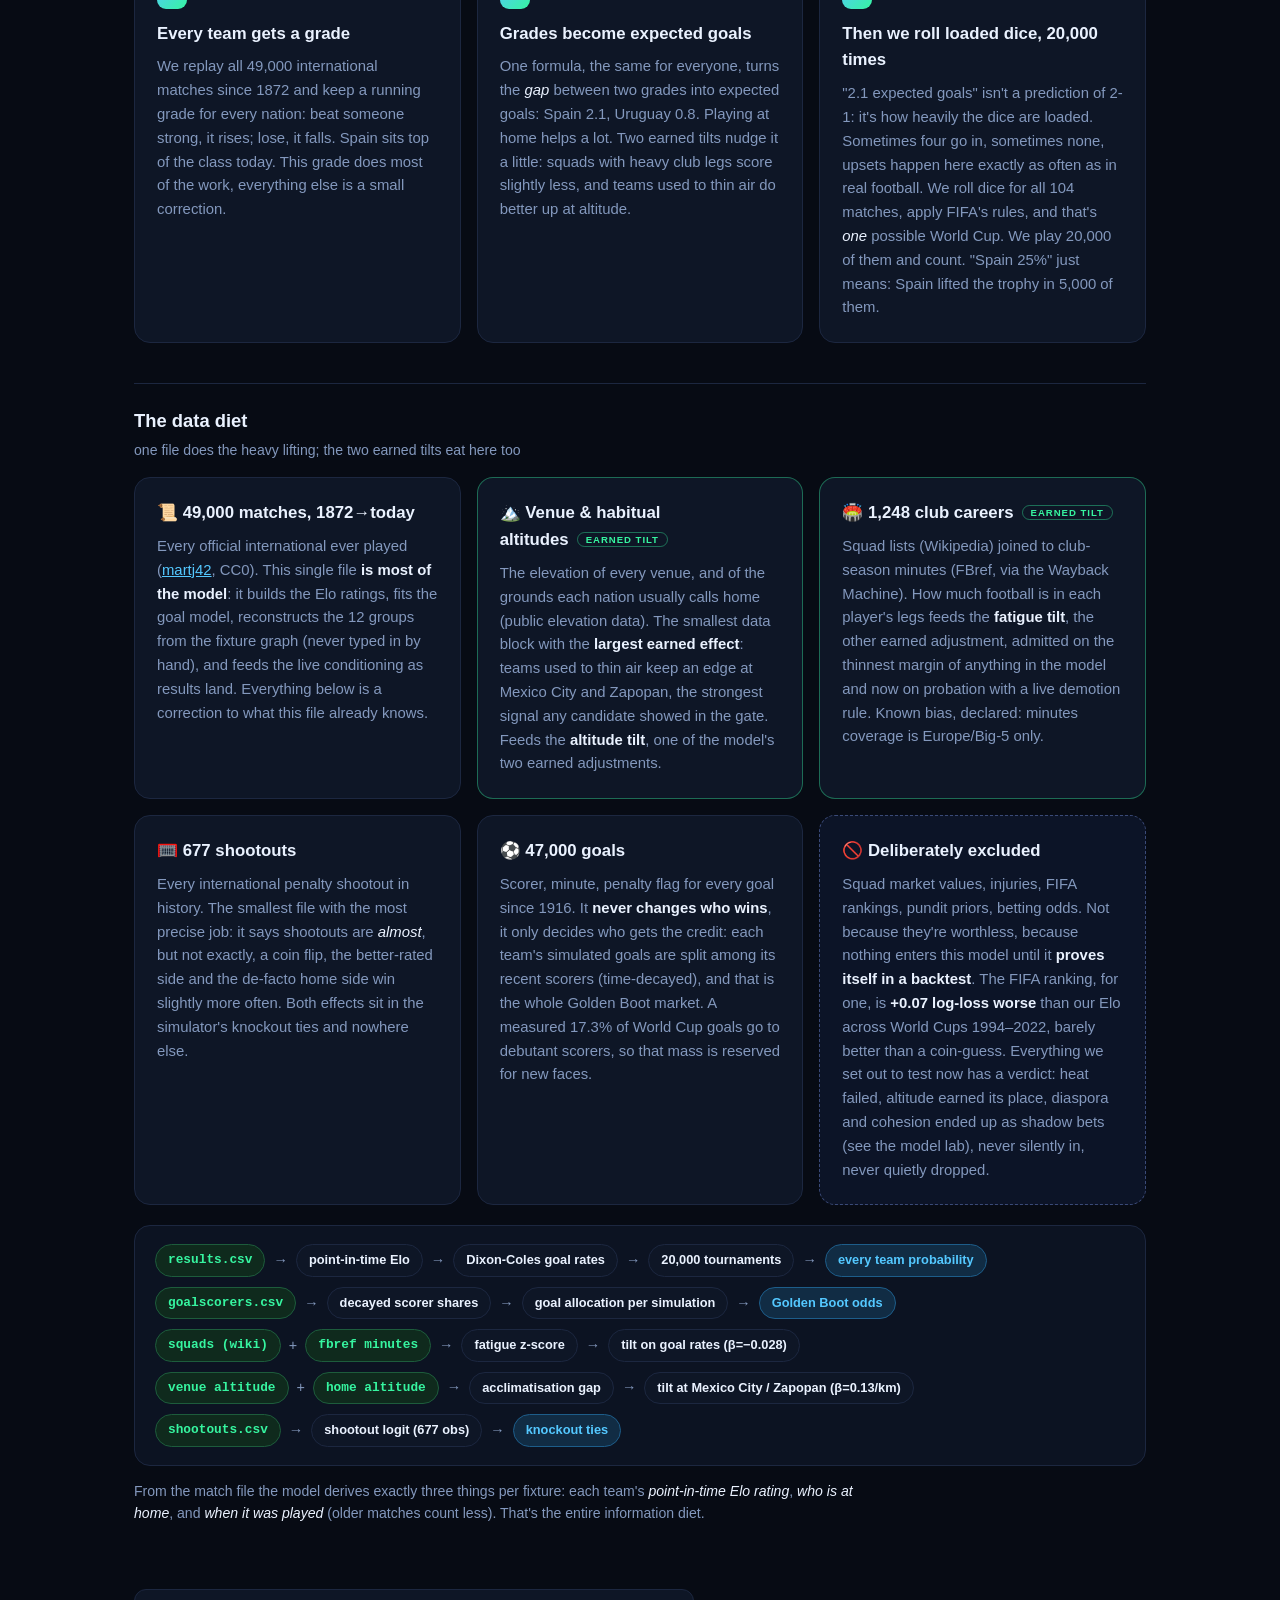
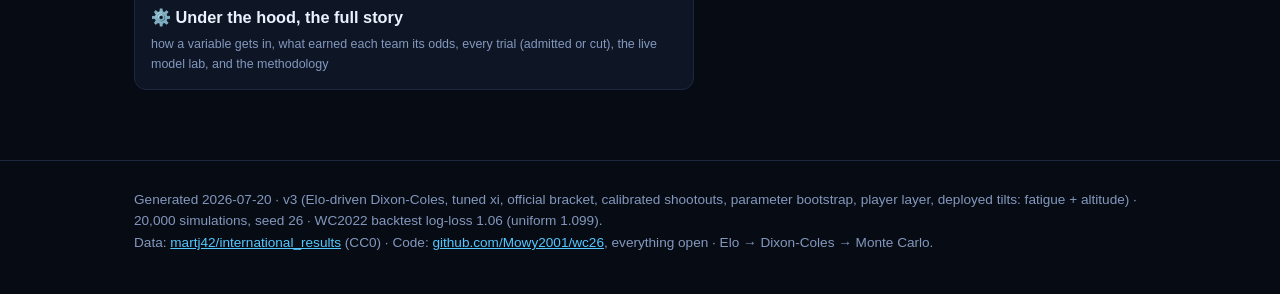
==== commit e8ee8ba5: "feat(final): crown the champion at the last slider tick + bigger 'how it ended' cards - hero: line-b" ====
--- a/site/index.html
+++ b/site/index.html
@@ -4,7 +4,7 @@
 <meta charset="UTF-8">
 <meta name="viewport" content="width=device-width, initial-scale=1.0">
 <title>WC26, Probabilistic World Cup 2026</title>
-<link rel="stylesheet" href="style.css?v=202607201333">
+<link rel="stylesheet" href="style.css?v=202607201412">
 </head>
 <body>
 
@@ -273,7 +273,7 @@
   </div>
 </footer>
 
-<script src="data.js?v=202607201333"></script>
-<script src="app.js?v=202607201333"></script>
+<script src="data.js?v=202607201412"></script>
+<script src="app.js?v=202607201412"></script>
 </body>
 </html>
--- a/site/style.css
+++ b/site/style.css
@@ -760,22 +760,32 @@
 .hc-called b { color: var(--gold); }
 
 /* "how it ended" retrospective cards (replace next-matches when over) */
-.he-grid { display: grid; grid-template-columns: repeat(auto-fill, minmax(300px, 1fr)); gap: 12px; }
-.he-card { background: var(--card); border: 1px solid var(--card-edge); border-radius: 12px; padding: 14px 16px; }
-.he-card.he-final { border-color: var(--gold); background: linear-gradient(160deg, rgba(255,209,102,.10), var(--card) 60%); }
+.he-grid { display: grid; grid-template-columns: repeat(auto-fill, minmax(420px, 1fr)); gap: 16px; }
+.he-card { background: var(--card); border: 1px solid var(--card-edge); border-radius: 16px; padding: 24px 26px; }
+.he-card.he-final { border-color: var(--gold); background: linear-gradient(160deg, rgba(255,209,102,.12), var(--card) 60%); box-shadow: 0 0 24px rgba(255,209,102,.10); }
 .he-card.clickable { cursor: pointer; transition: border-color .15s, background .15s; }
-.he-card.clickable:hover { border-color: var(--gold); background: linear-gradient(160deg, rgba(255,209,102,.16), #101a2e 60%); }
-.he-lab { font-size: .72rem; text-transform: uppercase; letter-spacing: .08em; color: var(--muted); font-weight: 800; margin-bottom: 8px; }
+.he-card.clickable:hover { border-color: var(--gold); background: linear-gradient(160deg, rgba(255,209,102,.18), #101a2e 60%); }
+.he-lab { font-size: .82rem; text-transform: uppercase; letter-spacing: .1em; color: var(--muted); font-weight: 800; margin-bottom: 14px; }
 .he-final .he-lab { color: var(--gold); }
-.he-row { display: flex; align-items: center; gap: 10px; font-weight: 800; }
-.he-team { display: inline-flex; align-items: center; gap: 6px; flex: 1; min-width: 0; }
+.he-row { display: flex; align-items: center; gap: 14px; font-weight: 800; font-size: 1.2rem; }
+.he-team { display: inline-flex; align-items: center; gap: 8px; flex: 1; min-width: 0; }
+.he-team .flag { font-size: 1.5rem; }
 .he-team.away { justify-content: flex-end; color: var(--muted); }
 .he-team.w { color: var(--text); } .he-team.away.w { color: var(--text); }
-.he-score { font-variant-numeric: tabular-nums; font-weight: 900; font-size: 1.1rem; background: #0a1322; border: 1px solid var(--card-edge); border-radius: 7px; padding: 2px 10px; }
-.he-score i { color: var(--muted); font-style: normal; margin: 0 3px; }
-.he-gb { font-weight: 800; font-size: 1.02rem; } .he-gb .flag { margin-right: 4px; }
-.he-note { font-size: .76rem; color: var(--muted); margin-top: 10px; }
+.he-score { font-variant-numeric: tabular-nums; font-weight: 900; font-size: 1.5rem; background: #0a1322; border: 1px solid var(--card-edge); border-radius: 9px; padding: 4px 14px; }
+.he-score i { color: var(--muted); font-style: normal; margin: 0 4px; }
+.he-gb { font-weight: 800; font-size: 1.35rem; } .he-gb .flag { font-size: 1.5rem; margin-right: 6px; }
+.he-note { font-size: .84rem; color: var(--muted); margin-top: 14px; }
 .he-note b { color: var(--gold); }
+@media (max-width: 560px) { .he-grid { grid-template-columns: 1fr; } .he-card { padding: 18px 18px; } .he-row { font-size: 1.05rem; } }
+
+/* crowned states at the final slider tick */
+.bk-apex.bk-crowned { border-color: var(--gold); box-shadow: 0 0 26px rgba(255,209,102,.16); }
+.bk-crowned .bk-champ-lab { color: var(--gold); font-weight: 800; text-transform: uppercase; letter-spacing: .06em; }
+.bar-row.gb-winner { background: linear-gradient(90deg, rgba(255,209,102,.14), transparent); border-radius: 8px; }
+.bar-row.gb-winner .who { color: var(--gold); font-weight: 800; }
+.rounds-table tr.rr-champ td { background: rgba(255,209,102,.10); }
+.rounds-table tr.rr-champ td:first-child { box-shadow: inset 3px 0 0 var(--gold); color: var(--gold); font-weight: 800; }
 
 /* ---------- classic left-to-right bracket + sandbox (v3) ---------- */
 /* one column per round; each column spreads its ties evenly over the full height, so a
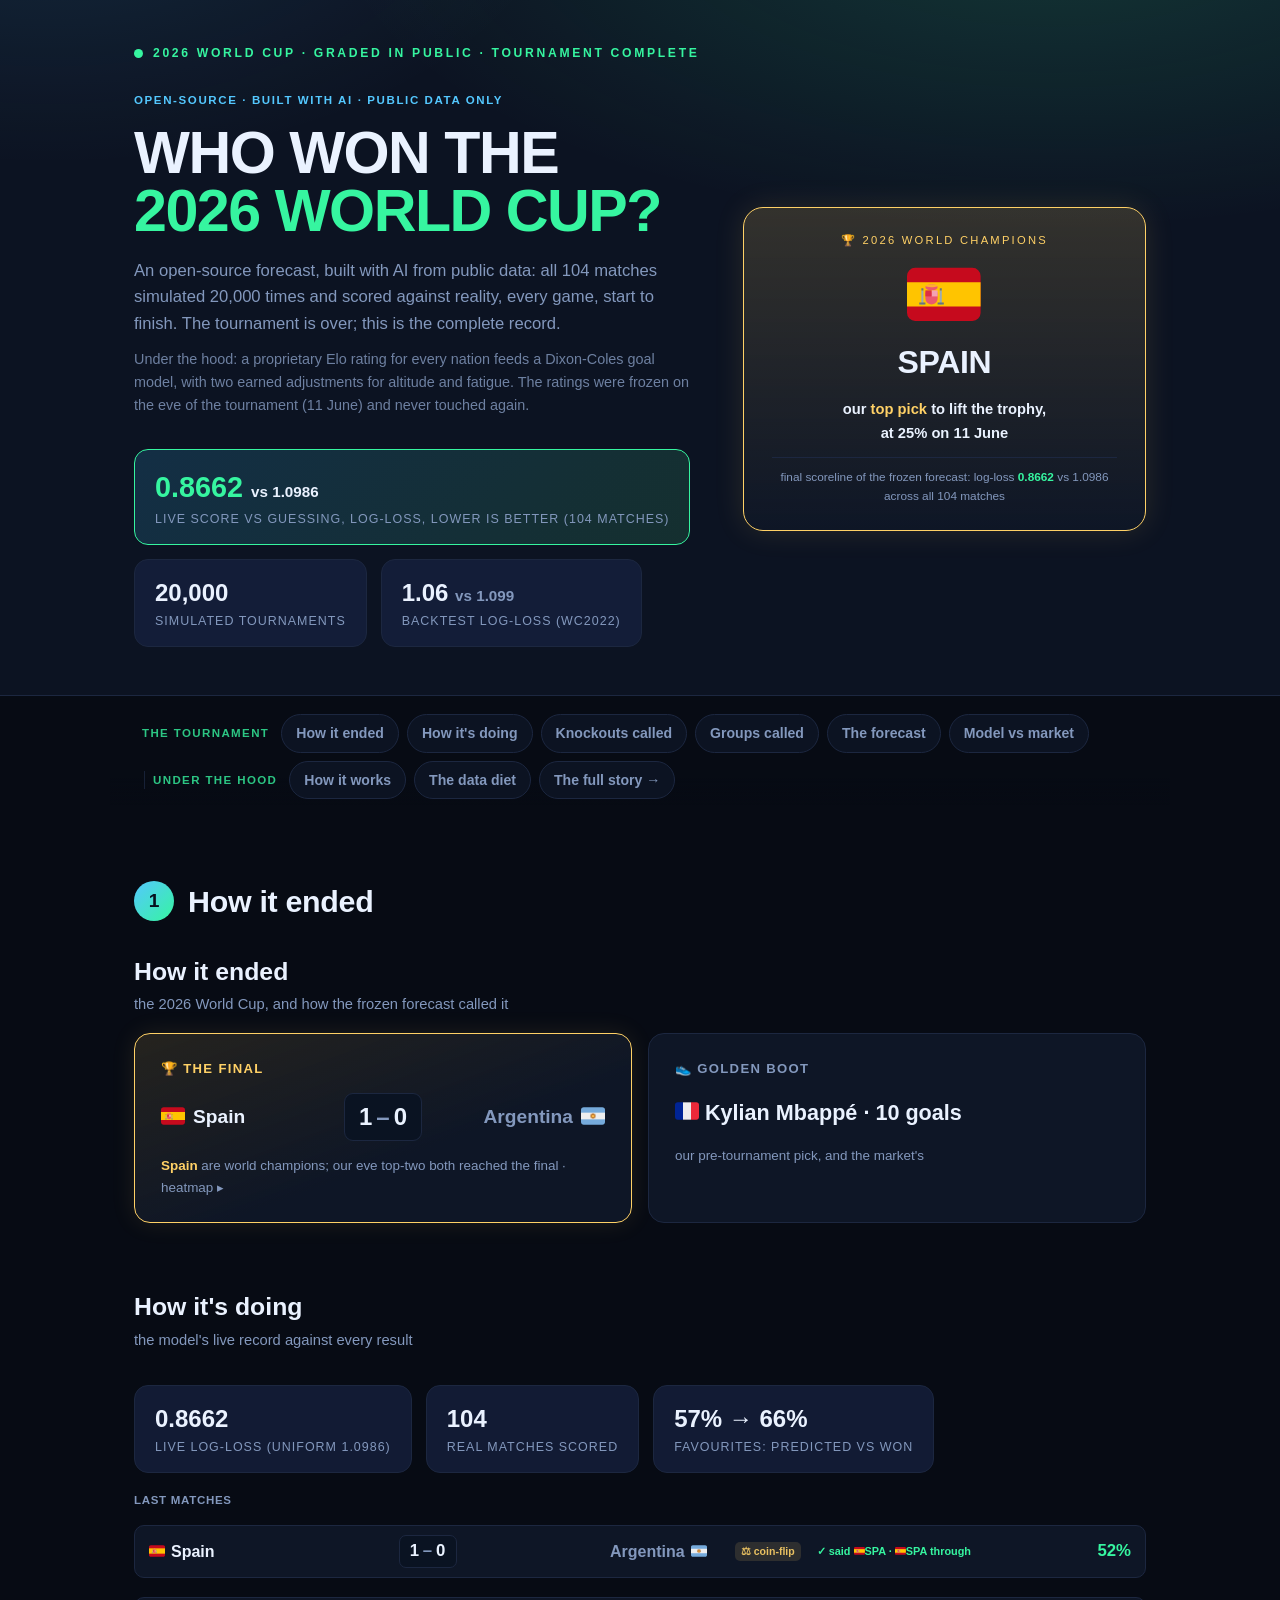
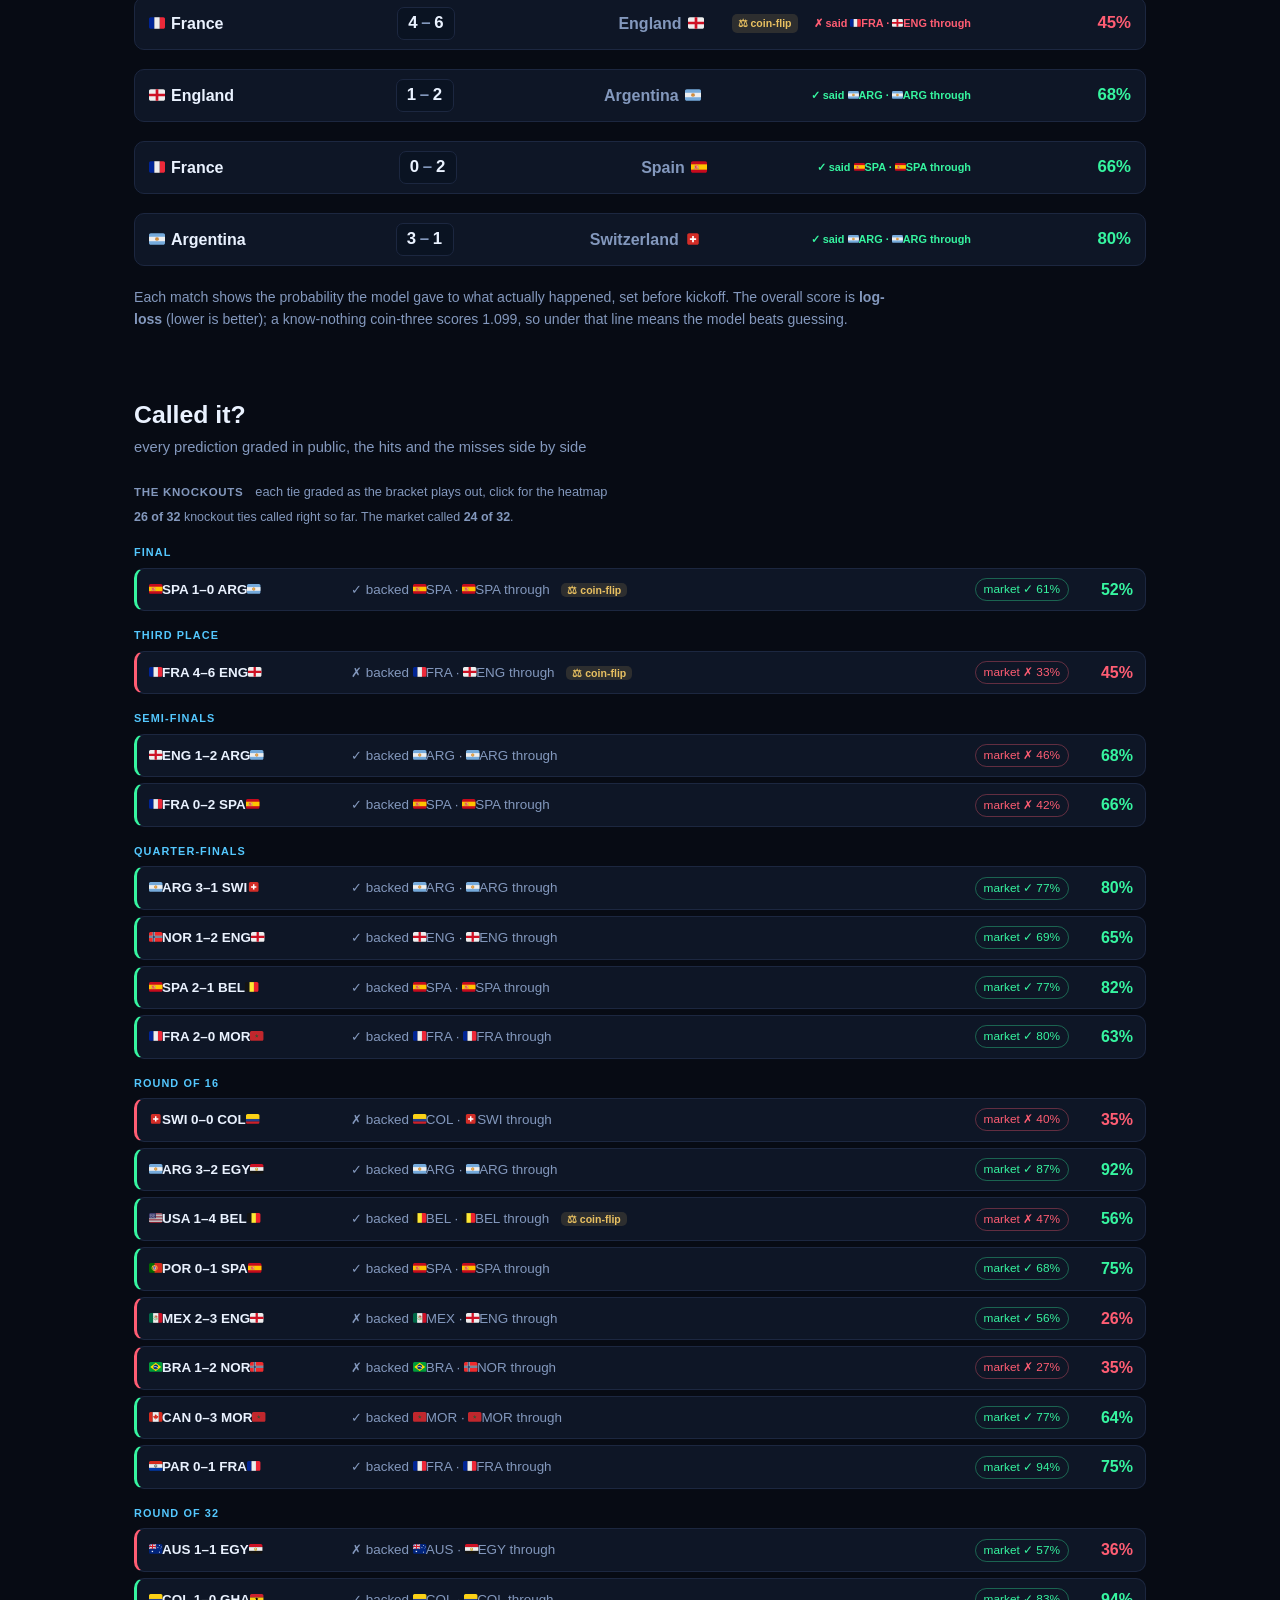
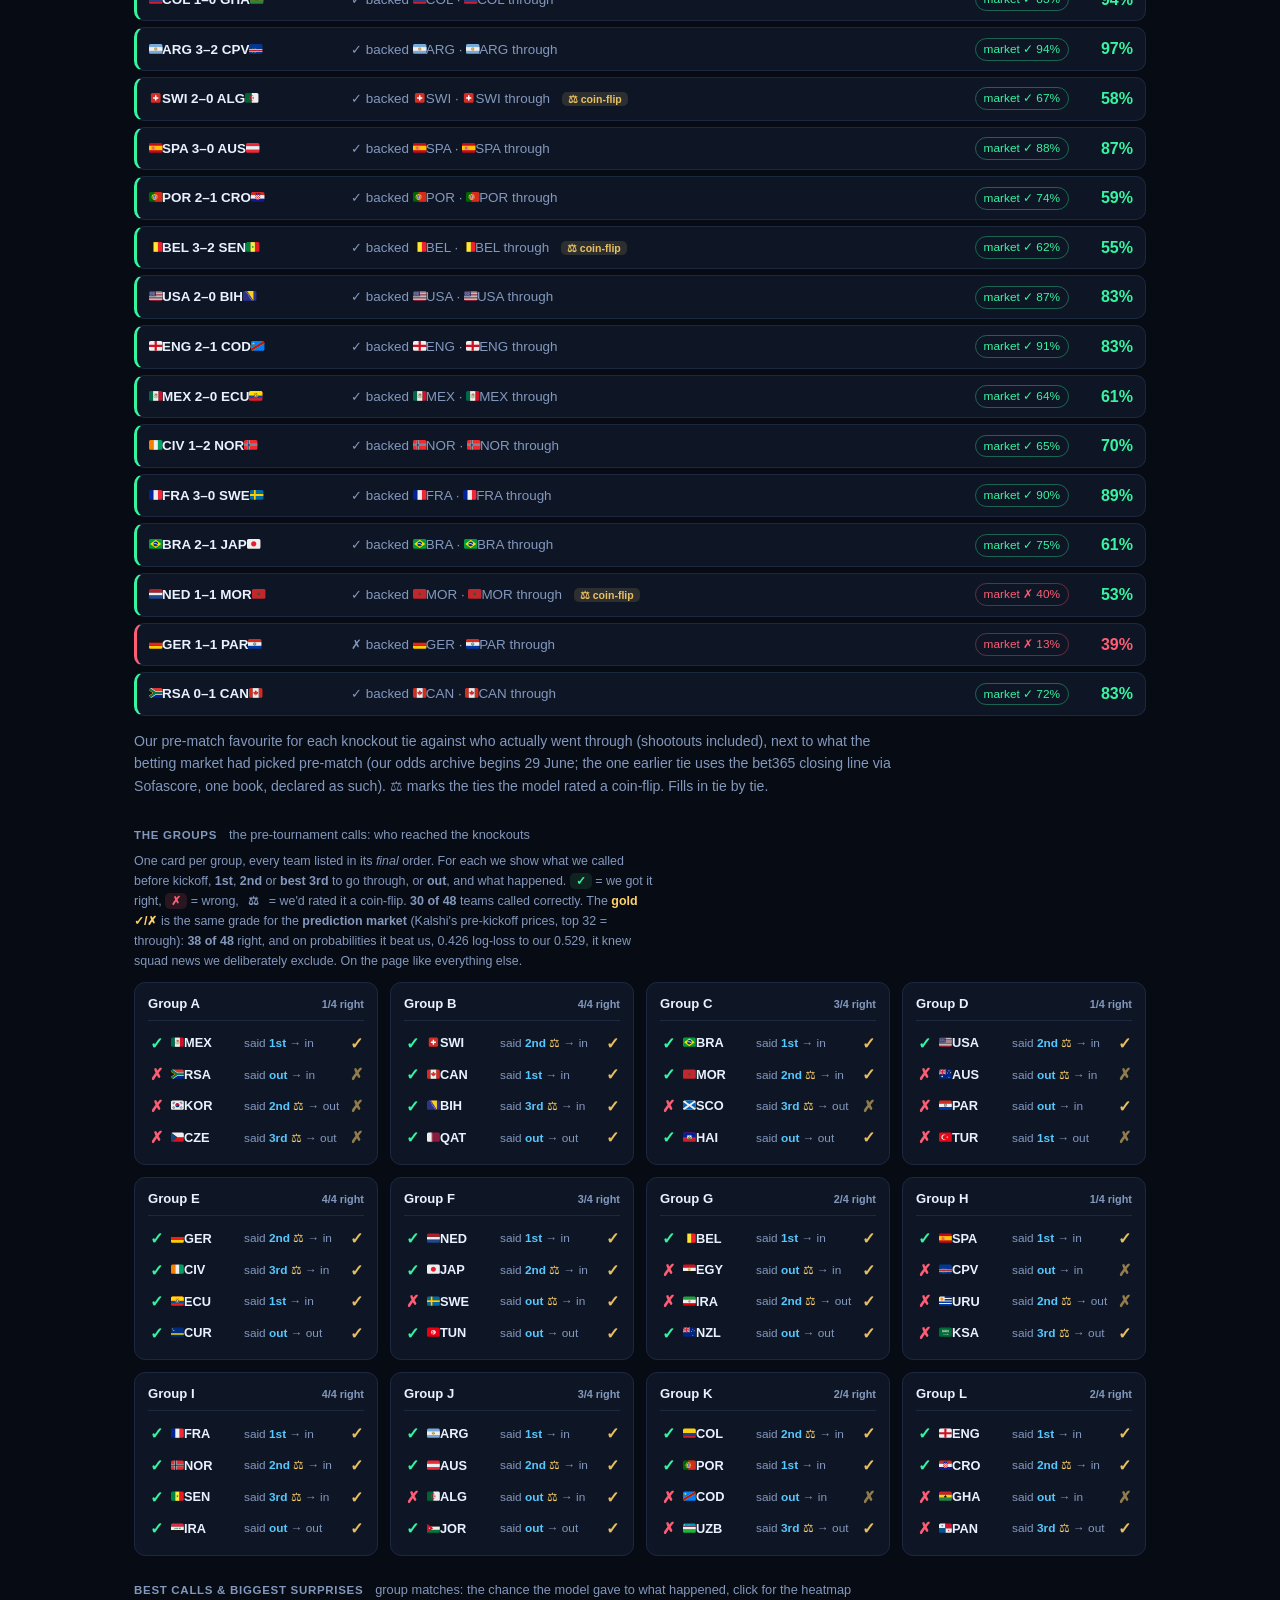
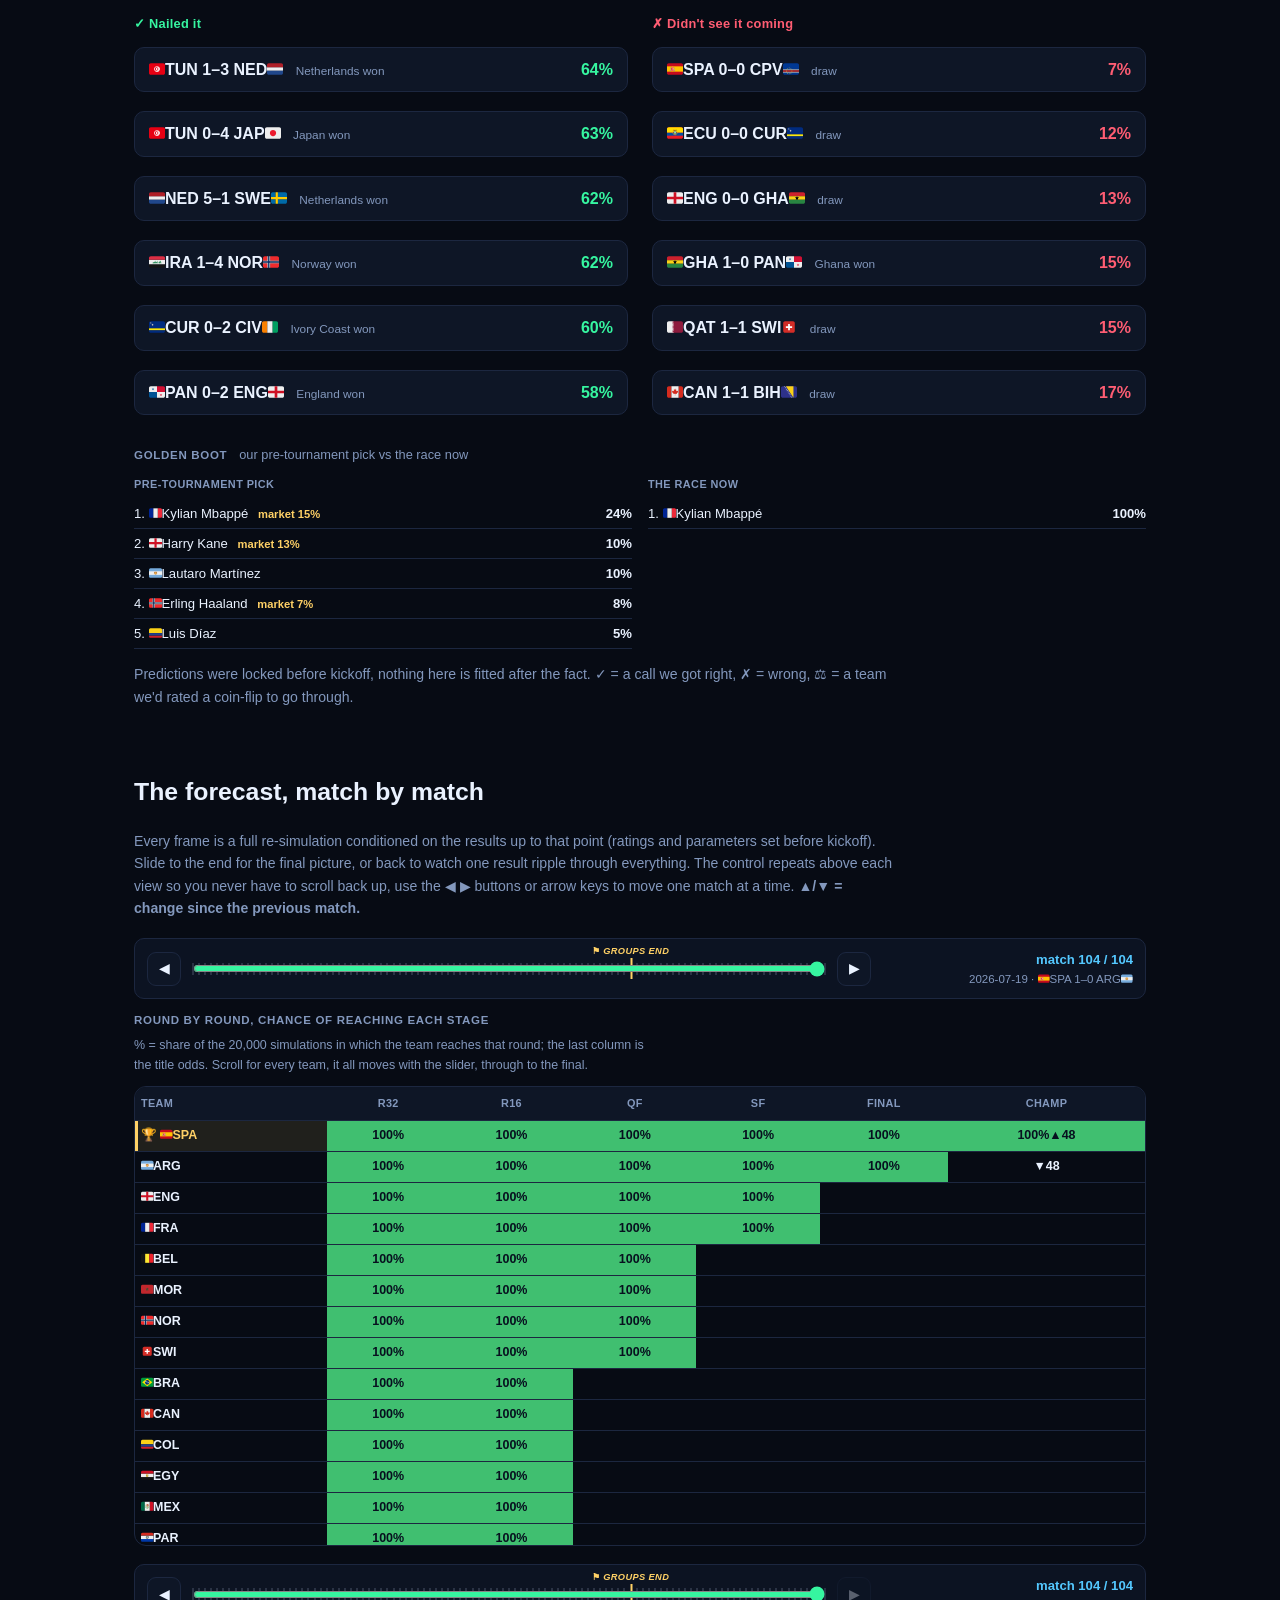
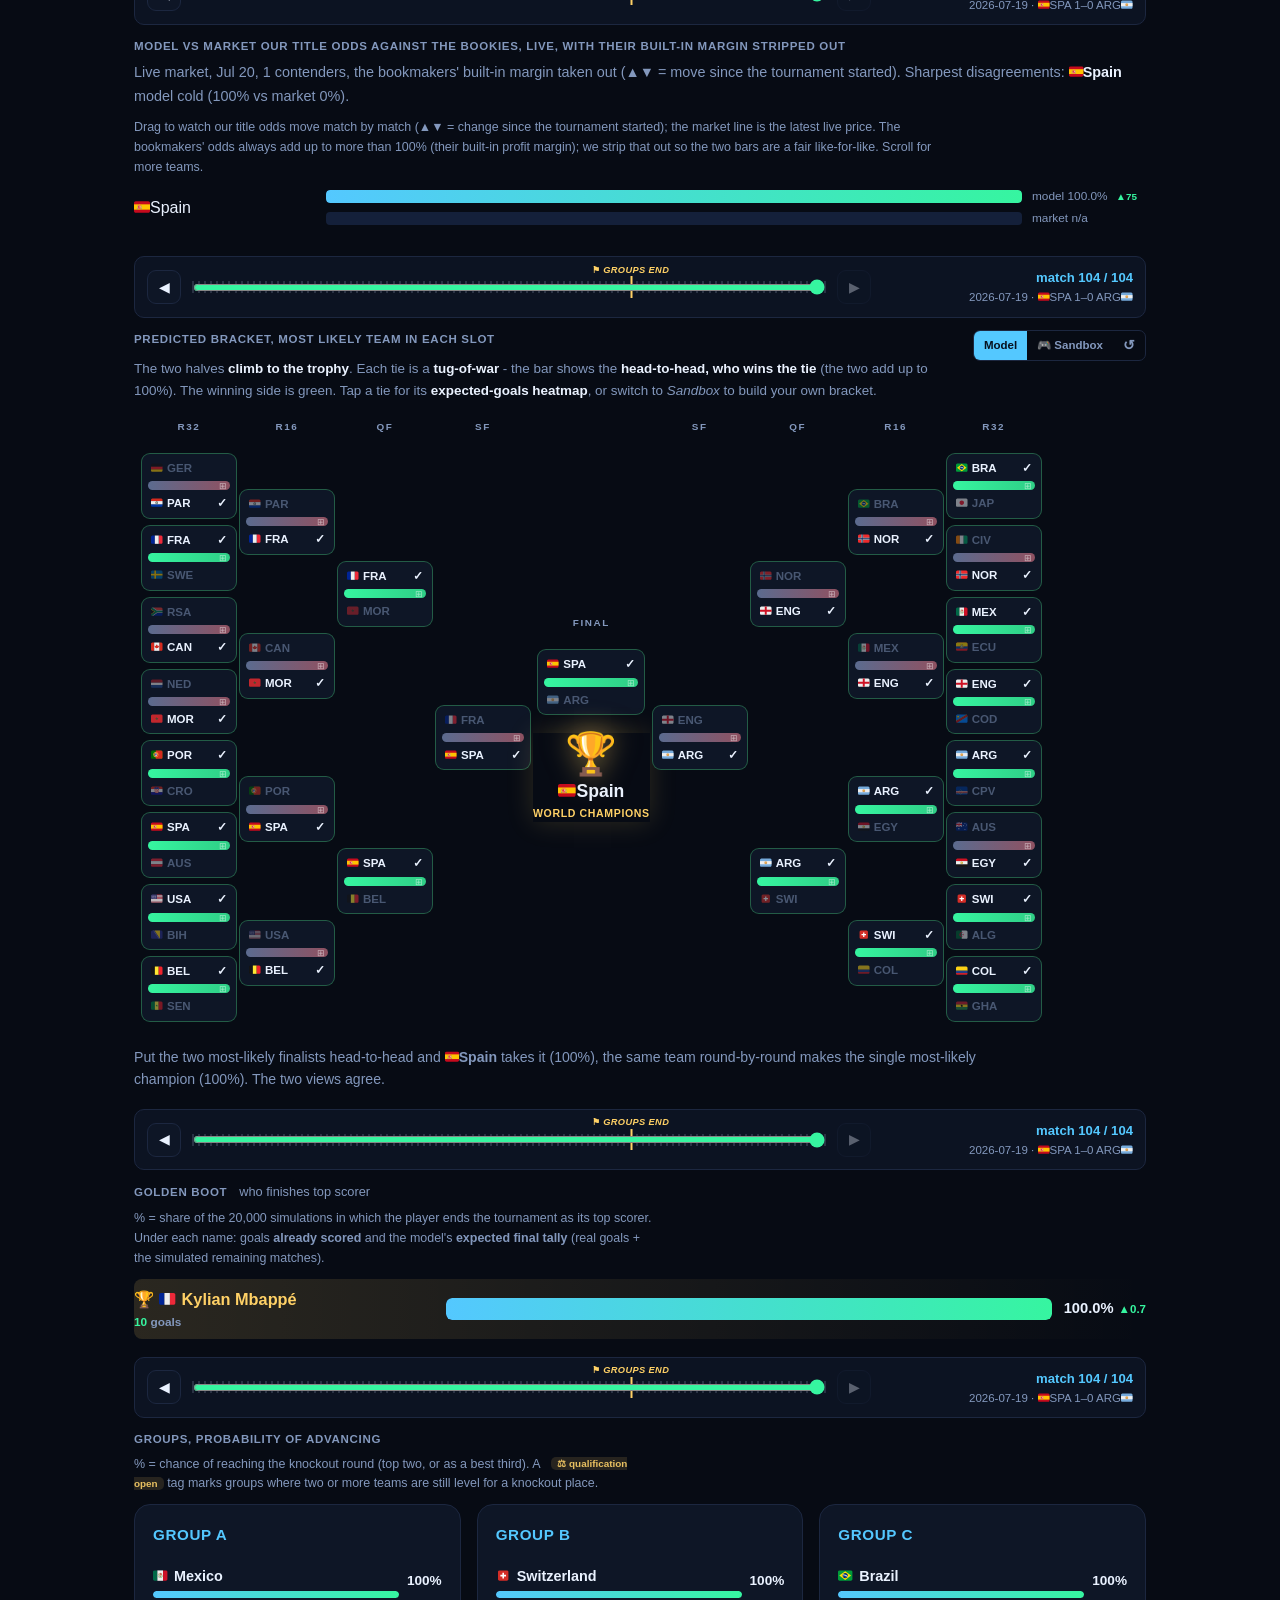
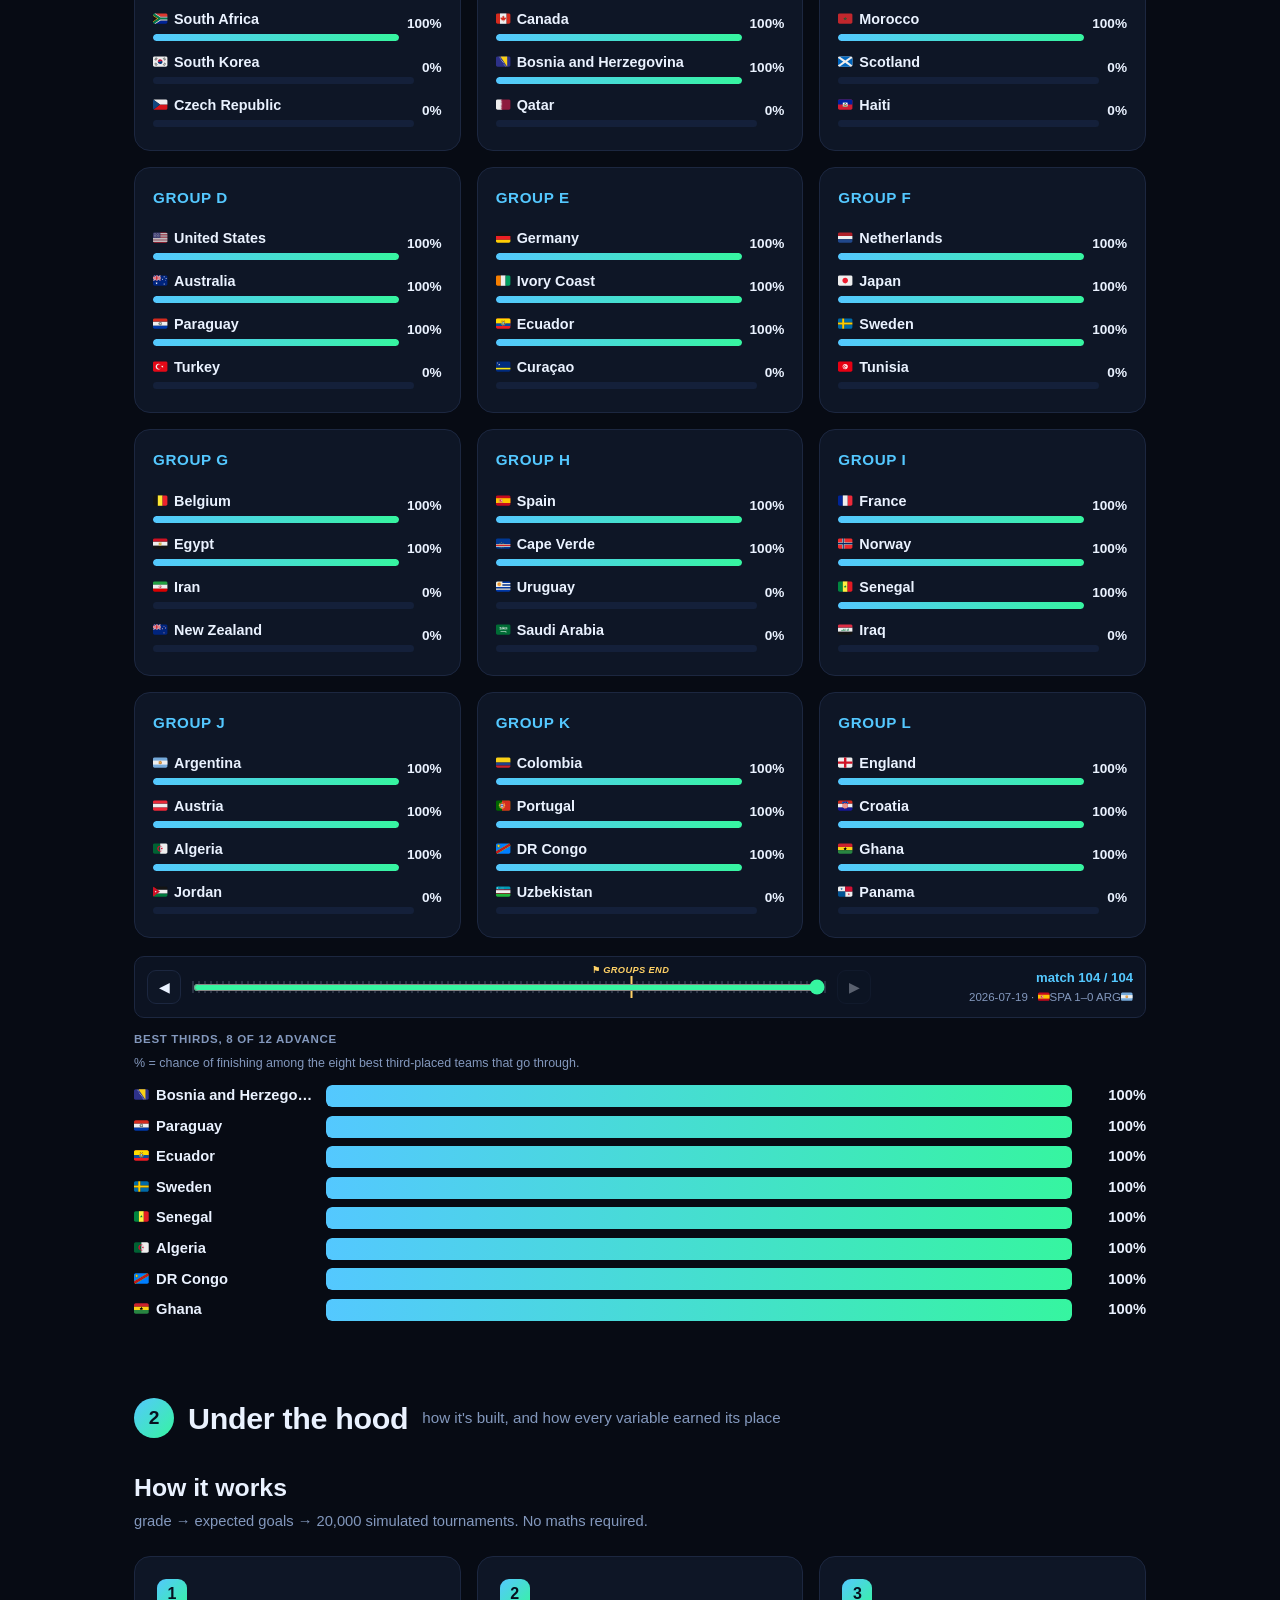
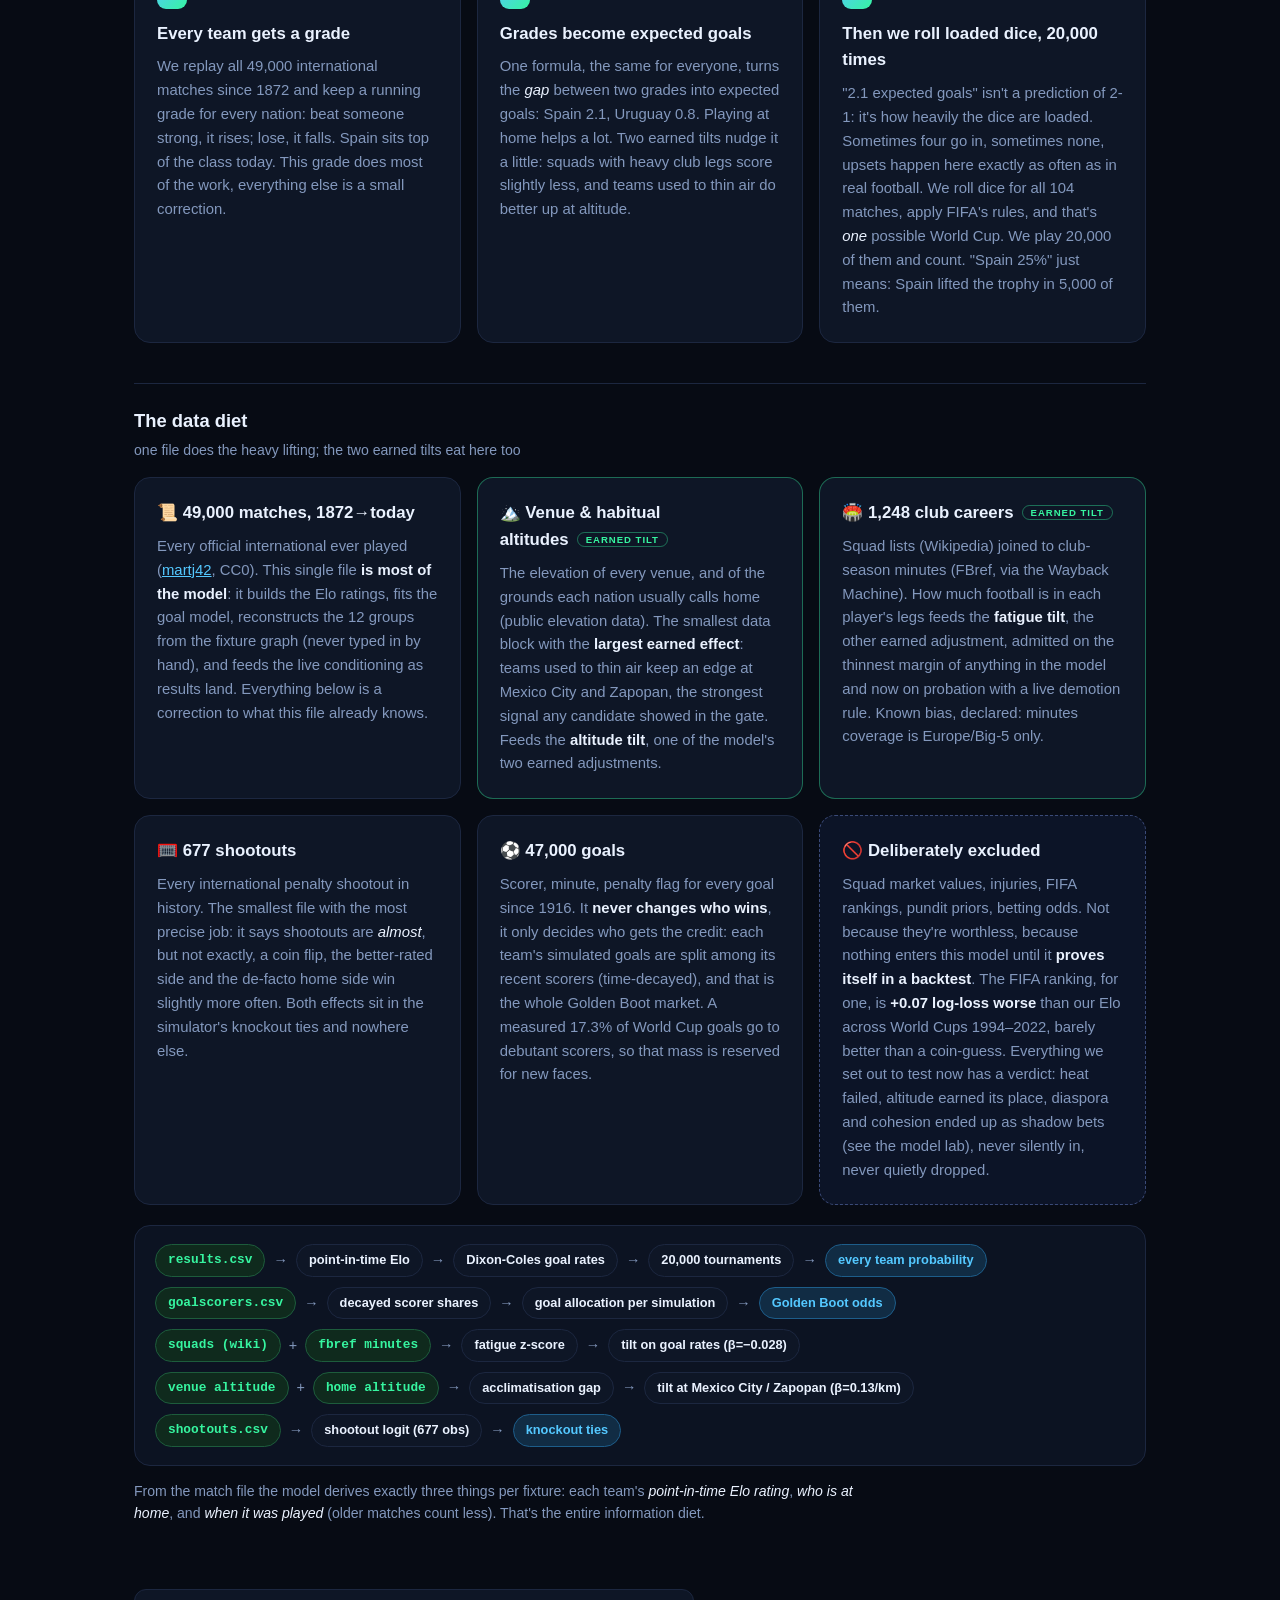
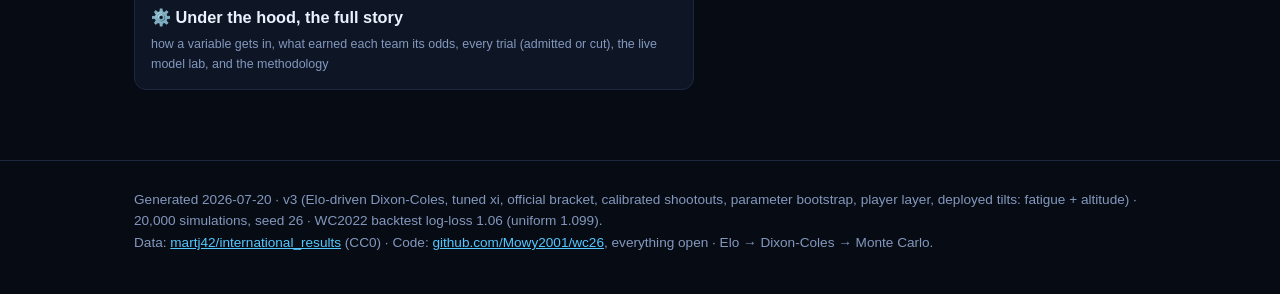
==== commit f091ccf8: "polish(gb): drop 'expected at the end' on the final tick, show only goals scored Co-Authored-By: Cla" ====
--- a/site/index.html
+++ b/site/index.html
@@ -4,7 +4,7 @@
 <meta charset="UTF-8">
 <meta name="viewport" content="width=device-width, initial-scale=1.0">
 <title>WC26, Probabilistic World Cup 2026</title>
-<link rel="stylesheet" href="style.css?v=202607201412">
+<link rel="stylesheet" href="style.css?v=202607201422">
 </head>
 <body>
 
@@ -273,7 +273,7 @@
   </div>
 </footer>
 
-<script src="data.js?v=202607201412"></script>
-<script src="app.js?v=202607201412"></script>
+<script src="data.js?v=202607201422"></script>
+<script src="app.js?v=202607201422"></script>
 </body>
 </html>
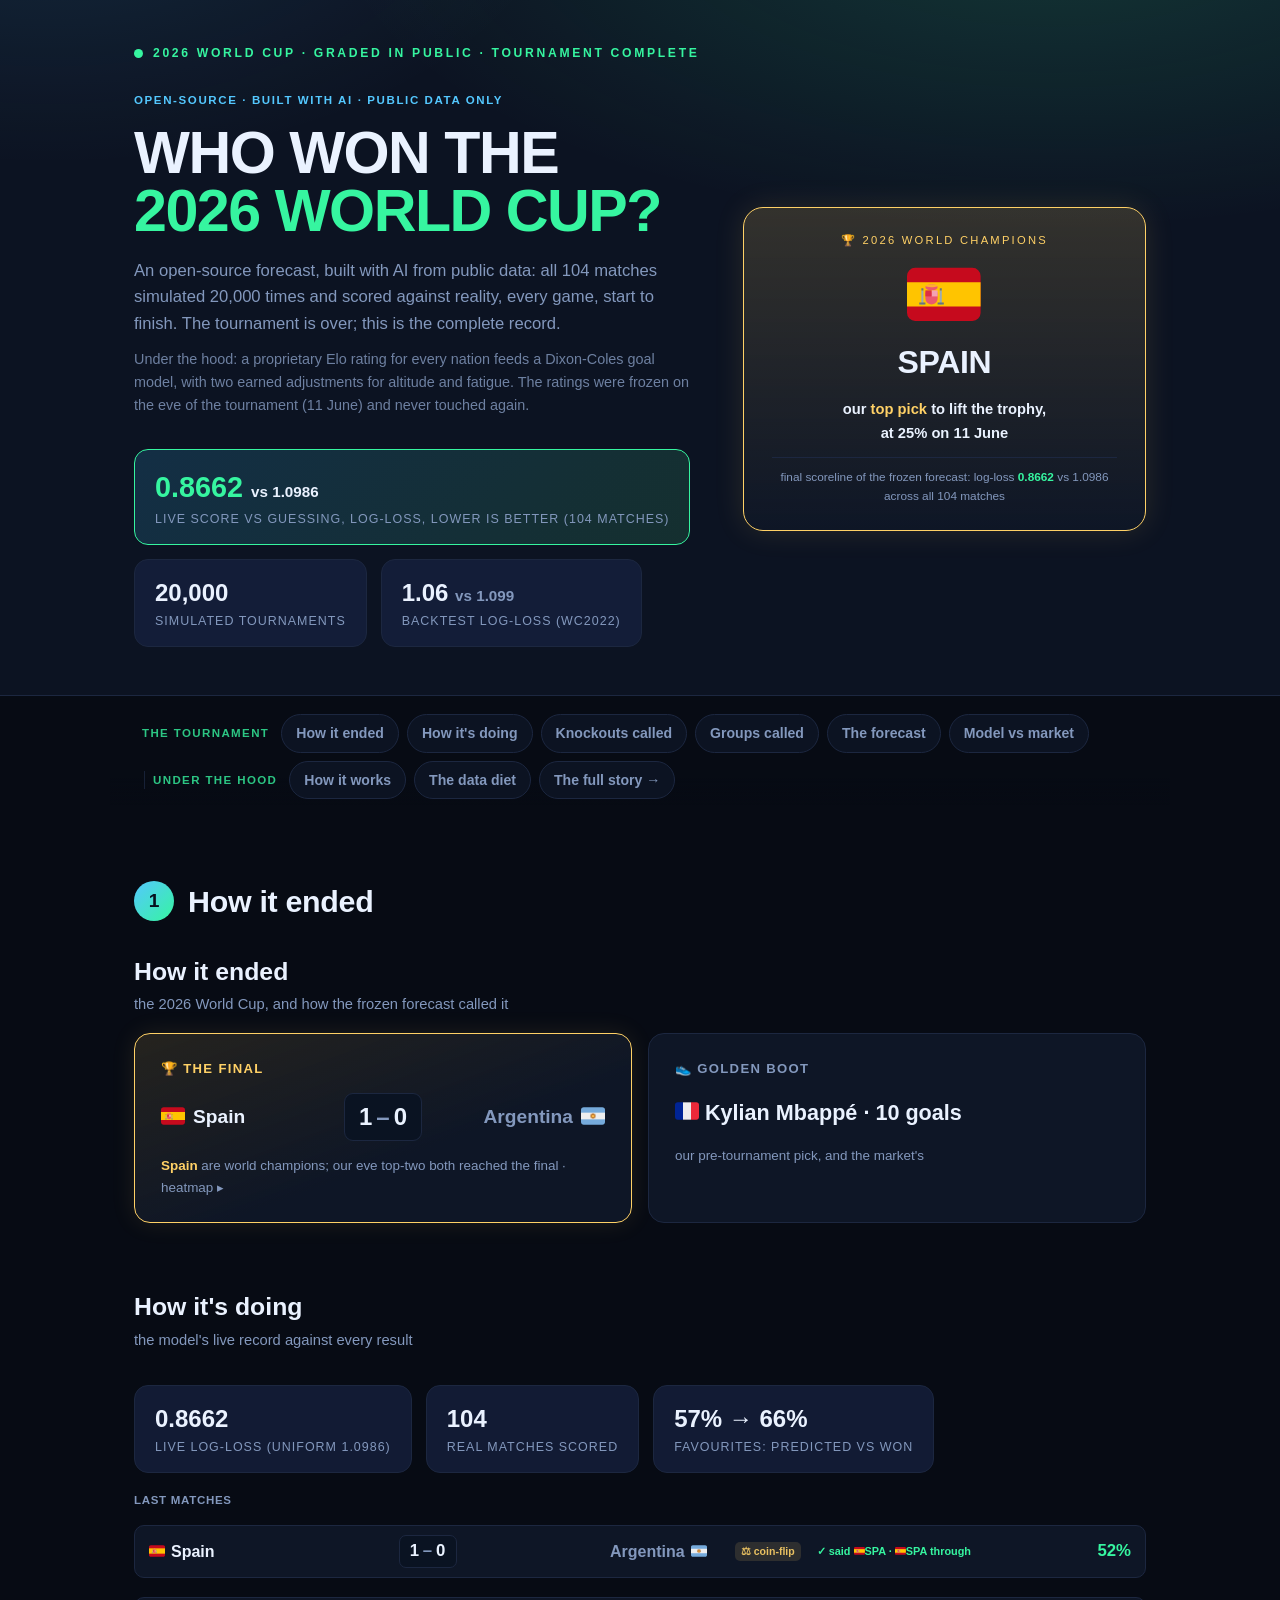
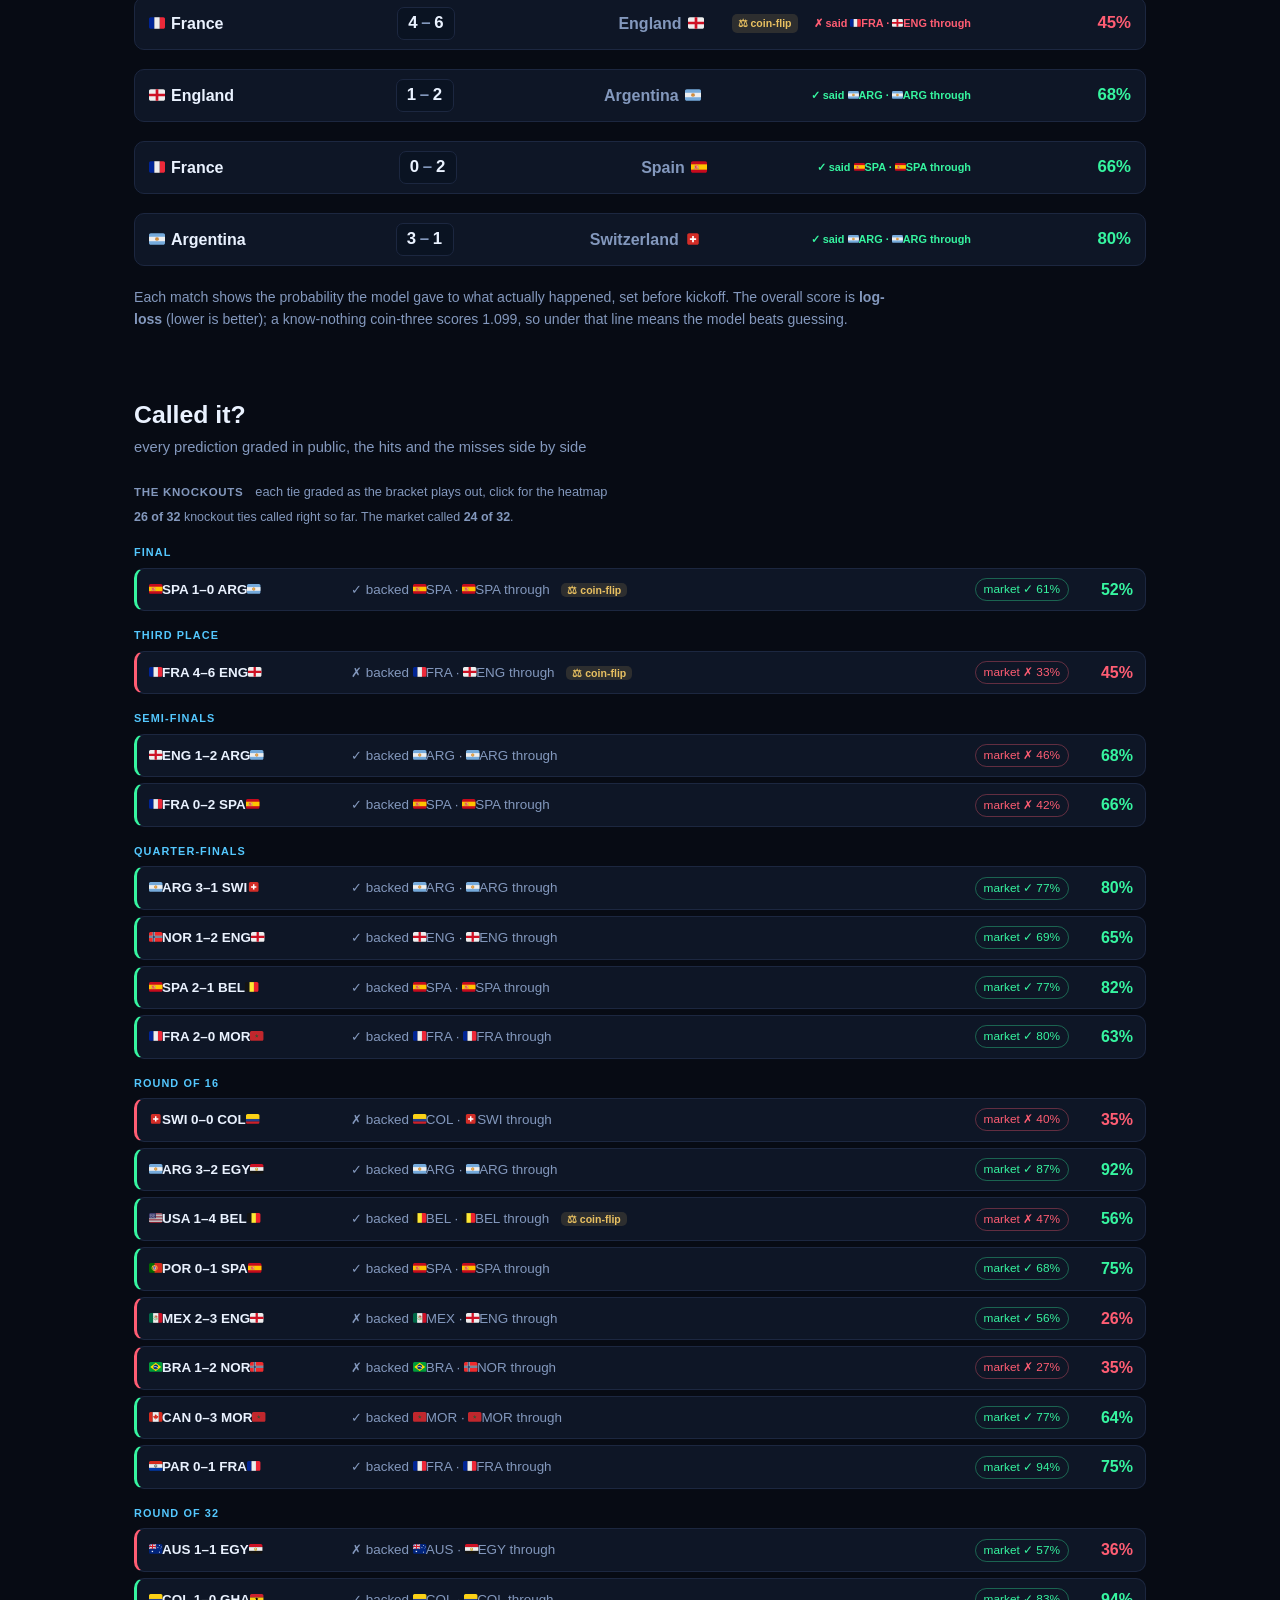
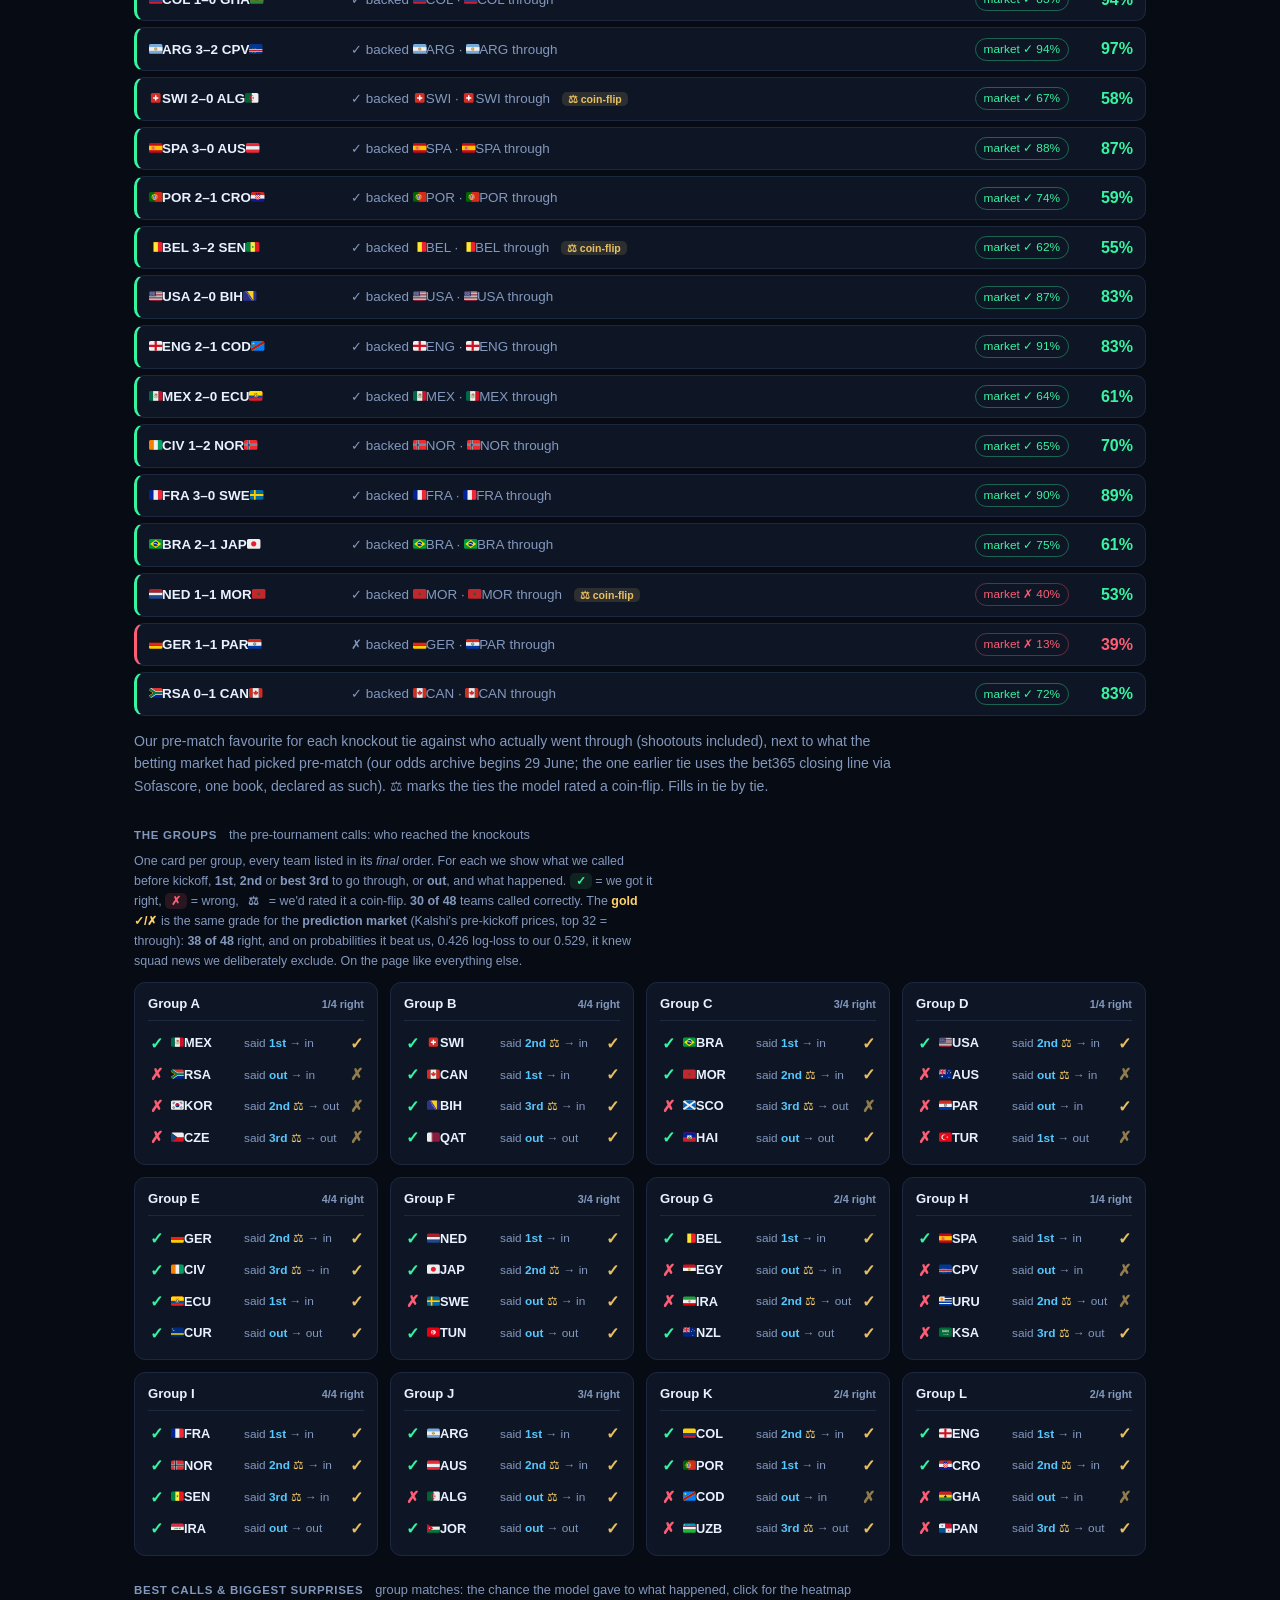
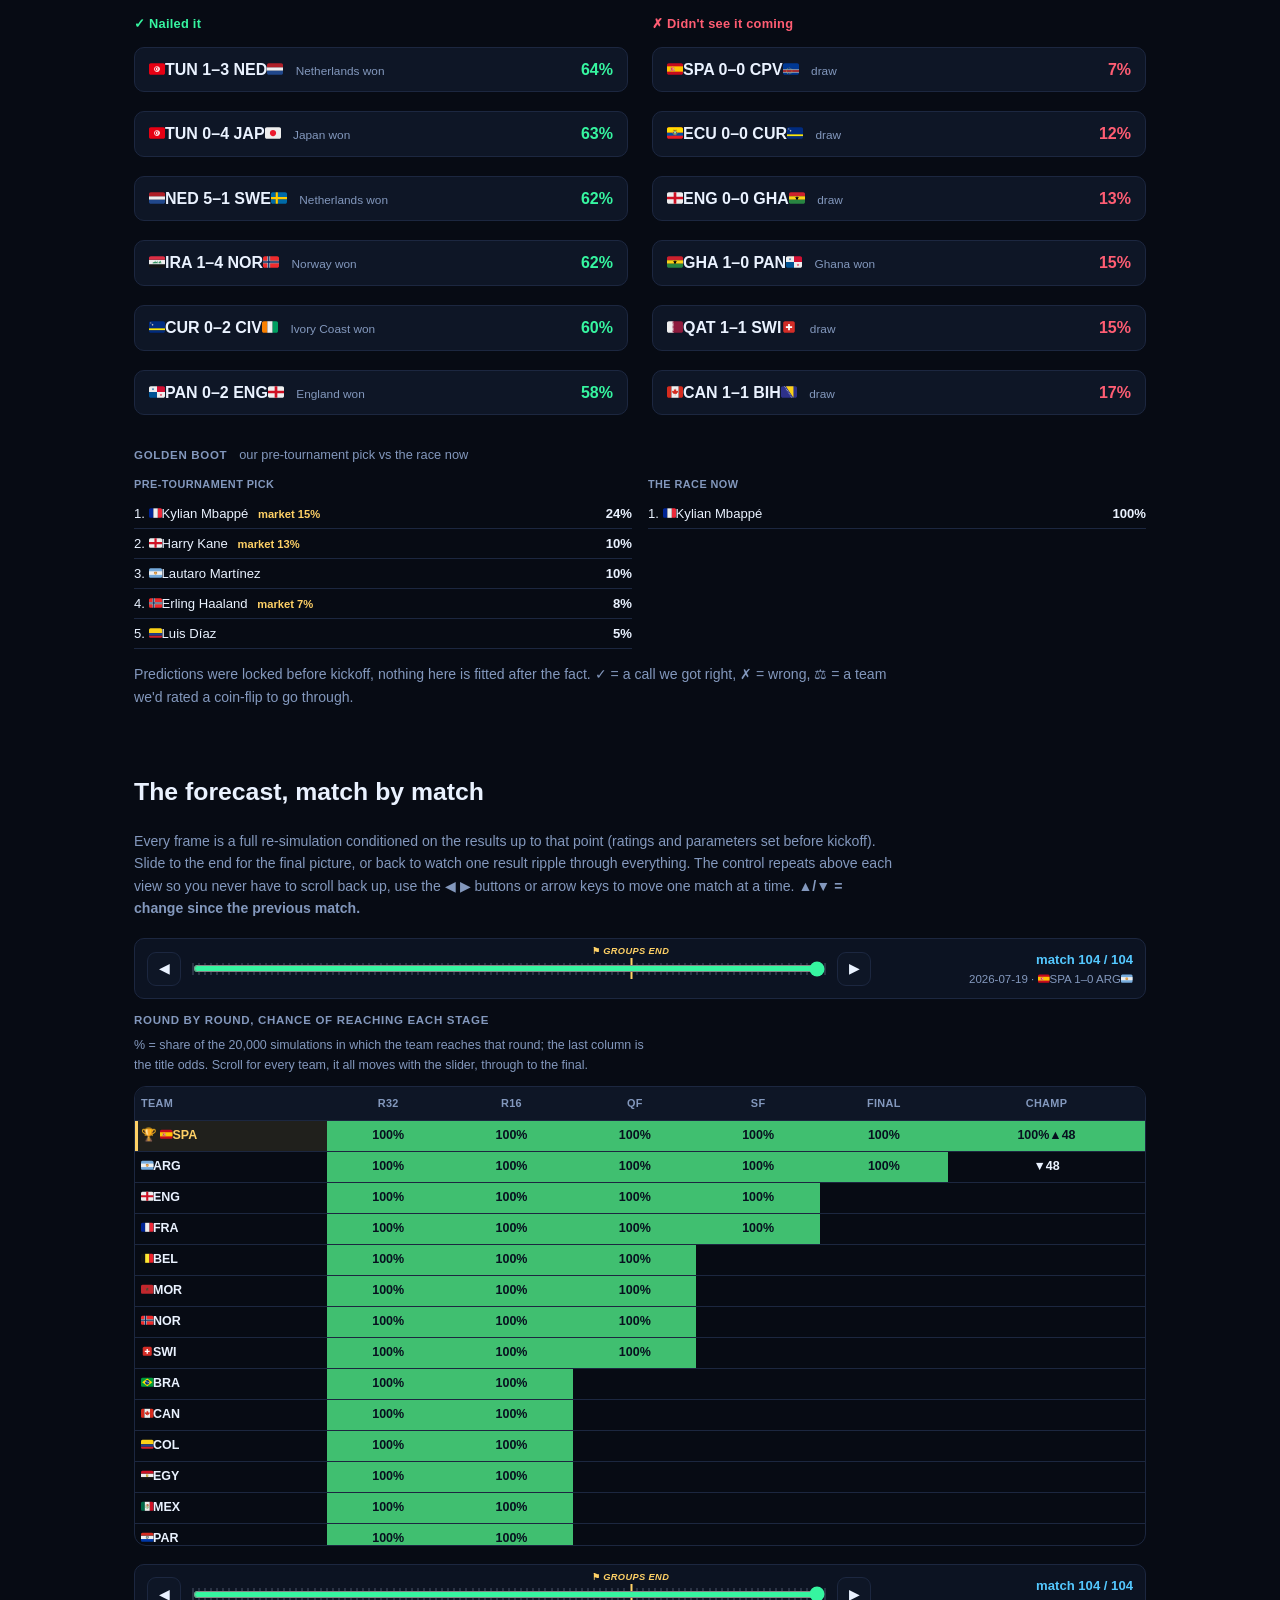
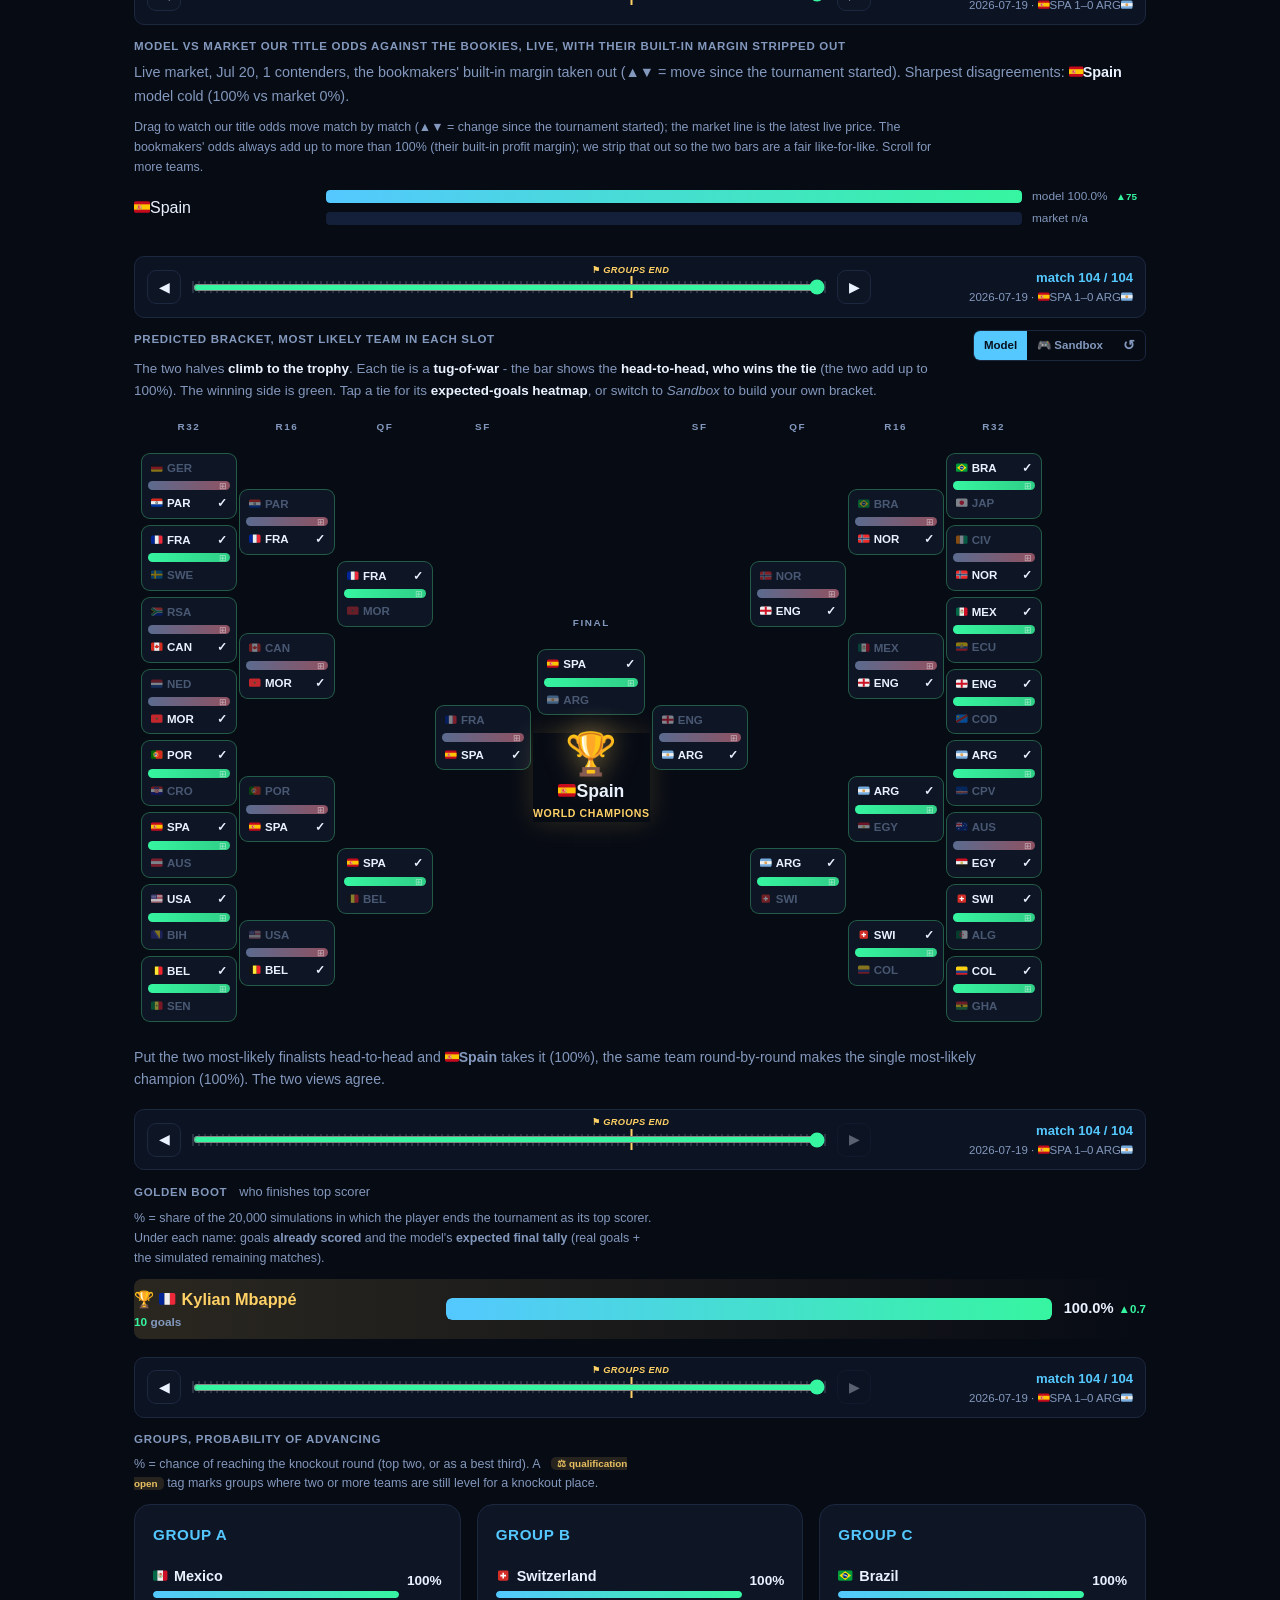
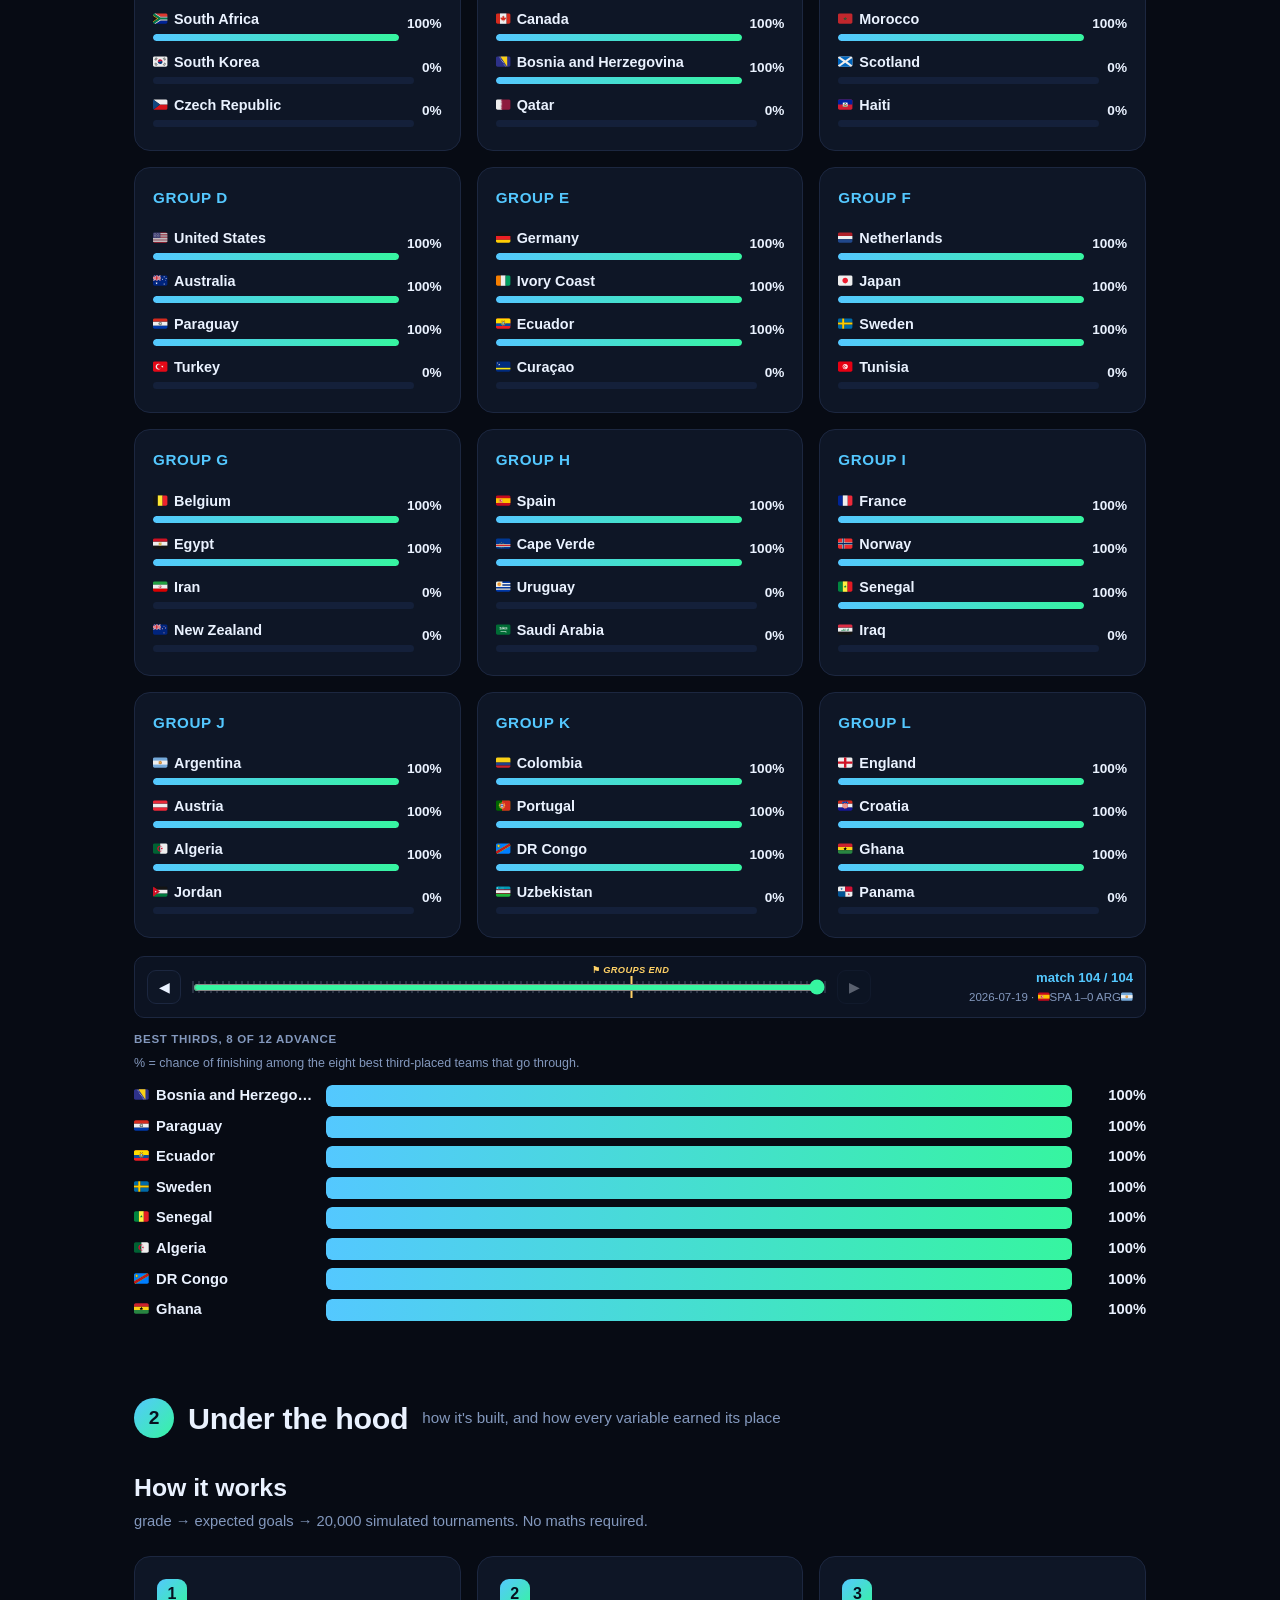
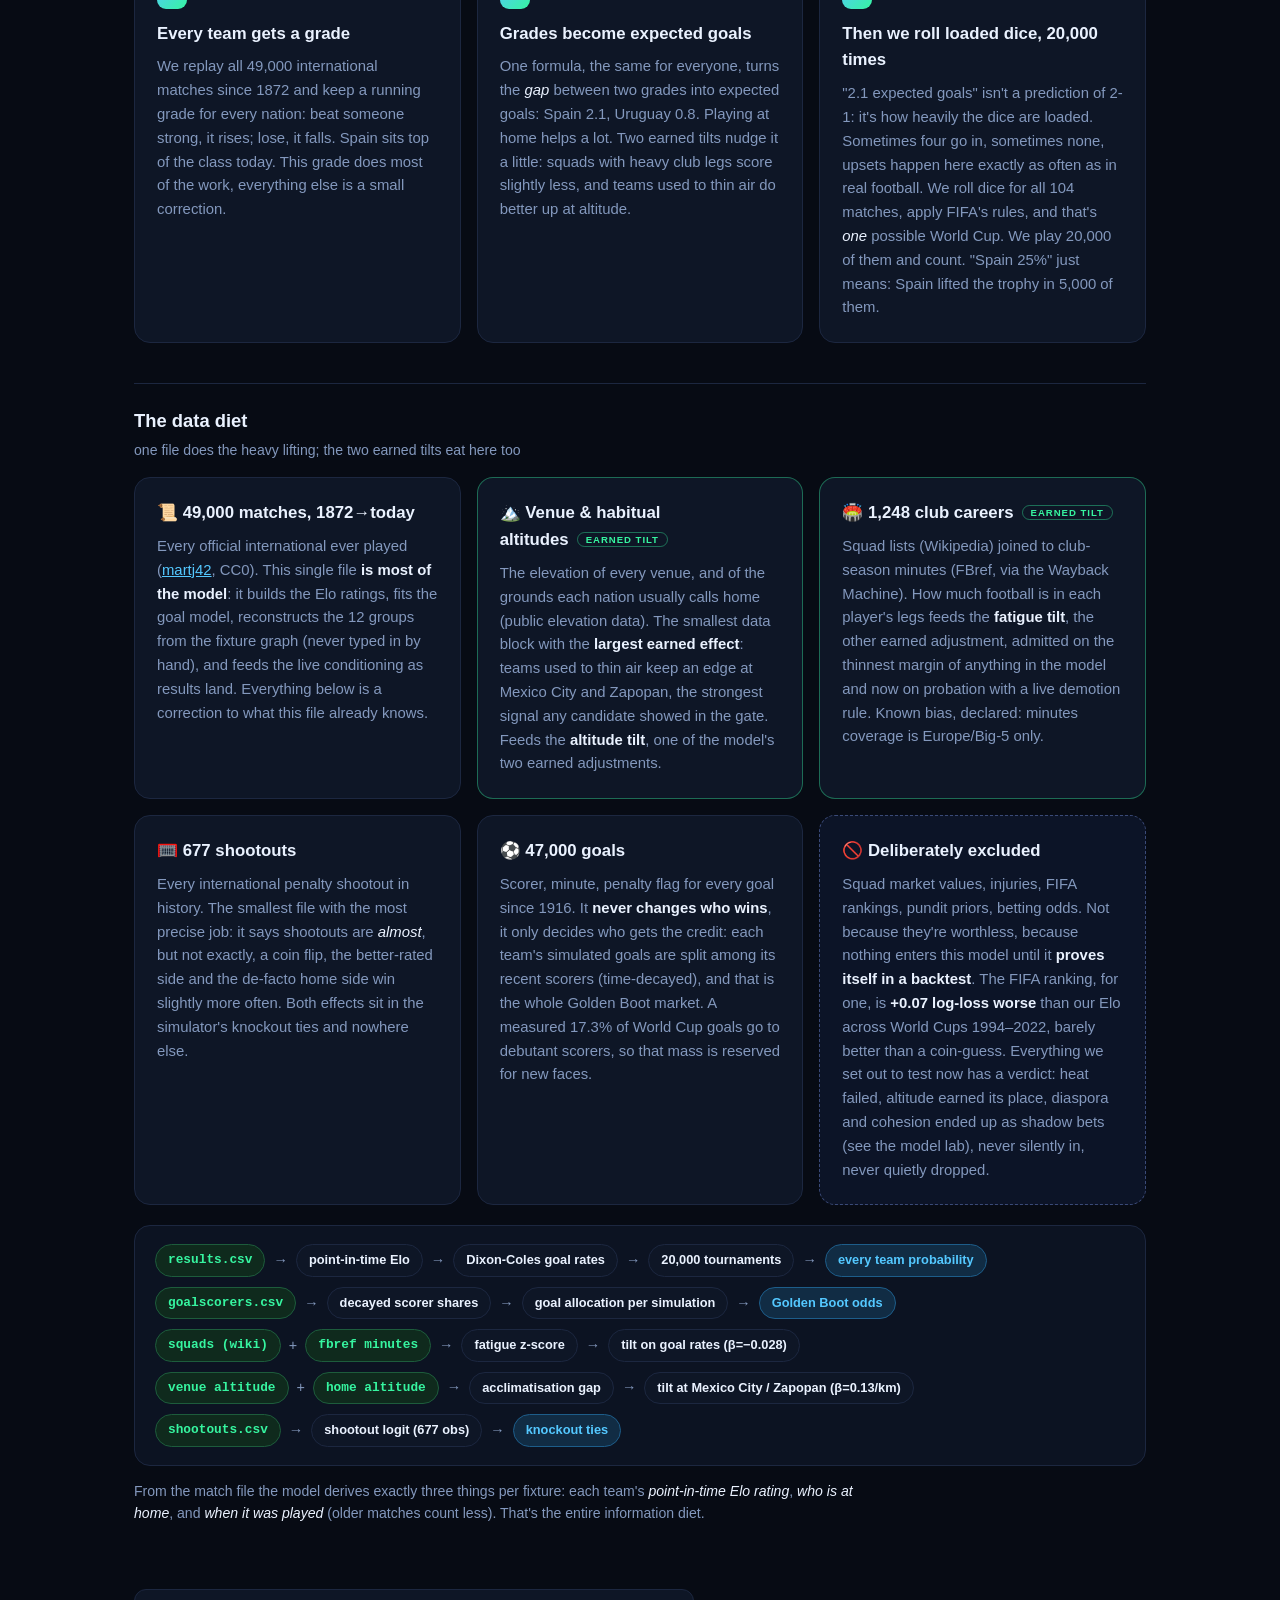
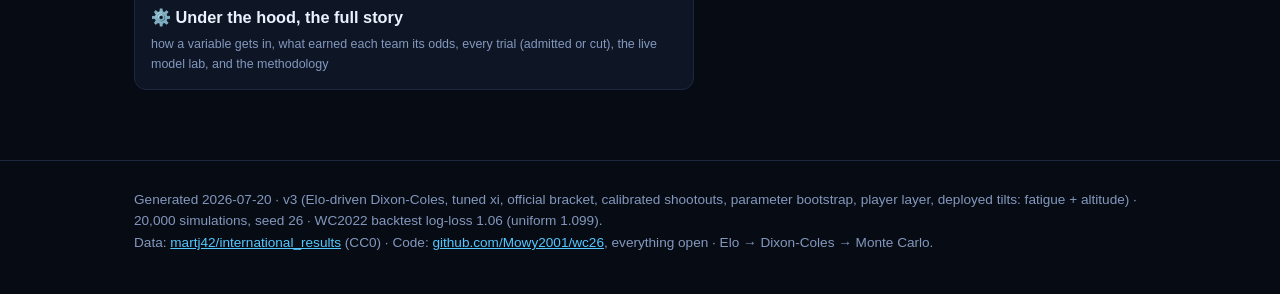
==== commit 14e5abfe: "polish(gb): drop 'expected' for any player whose team has no matches left (Mbappe once France finish" ====
--- a/site/index.html
+++ b/site/index.html
@@ -4,7 +4,7 @@
 <meta charset="UTF-8">
 <meta name="viewport" content="width=device-width, initial-scale=1.0">
 <title>WC26, Probabilistic World Cup 2026</title>
-<link rel="stylesheet" href="style.css?v=202607201422">
+<link rel="stylesheet" href="style.css?v=202607201424">
 </head>
 <body>
 
@@ -273,7 +273,7 @@
   </div>
 </footer>
 
-<script src="data.js?v=202607201422"></script>
-<script src="app.js?v=202607201422"></script>
+<script src="data.js?v=202607201424"></script>
+<script src="app.js?v=202607201424"></script>
 </body>
 </html>
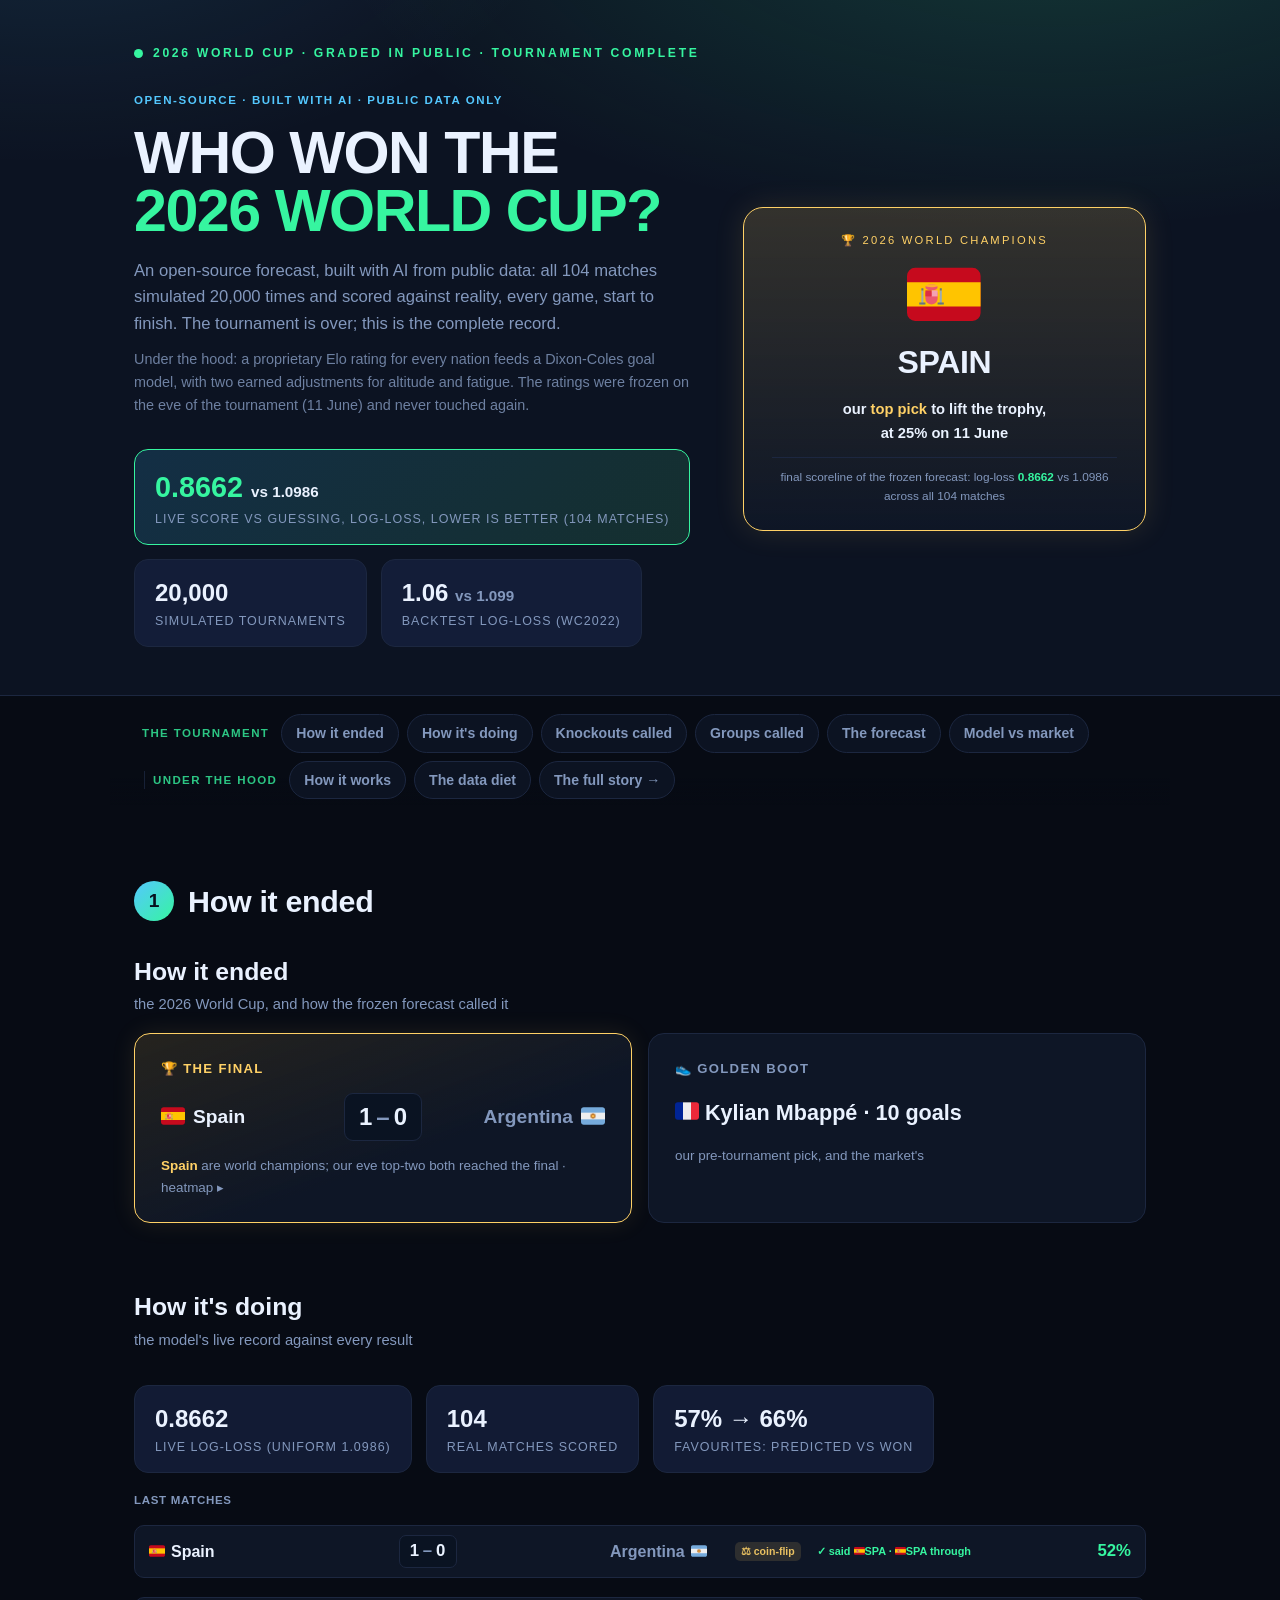
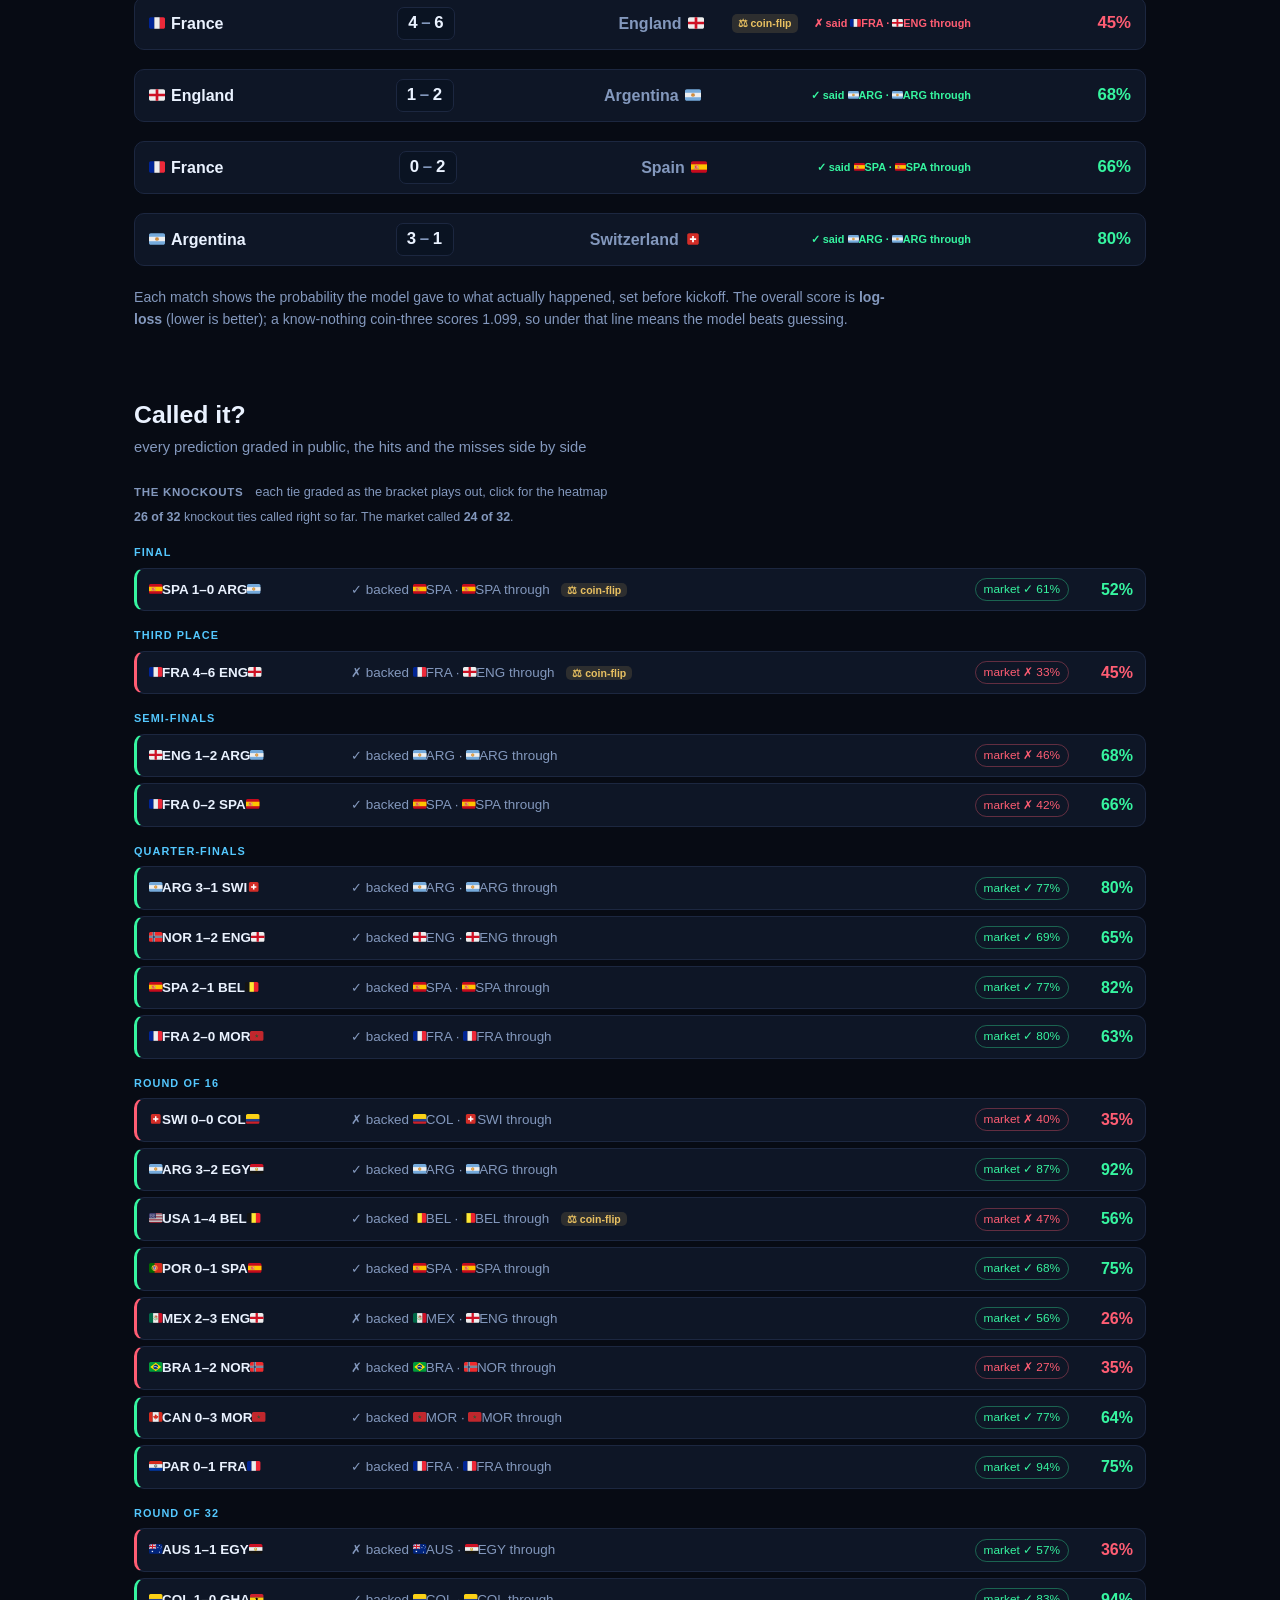
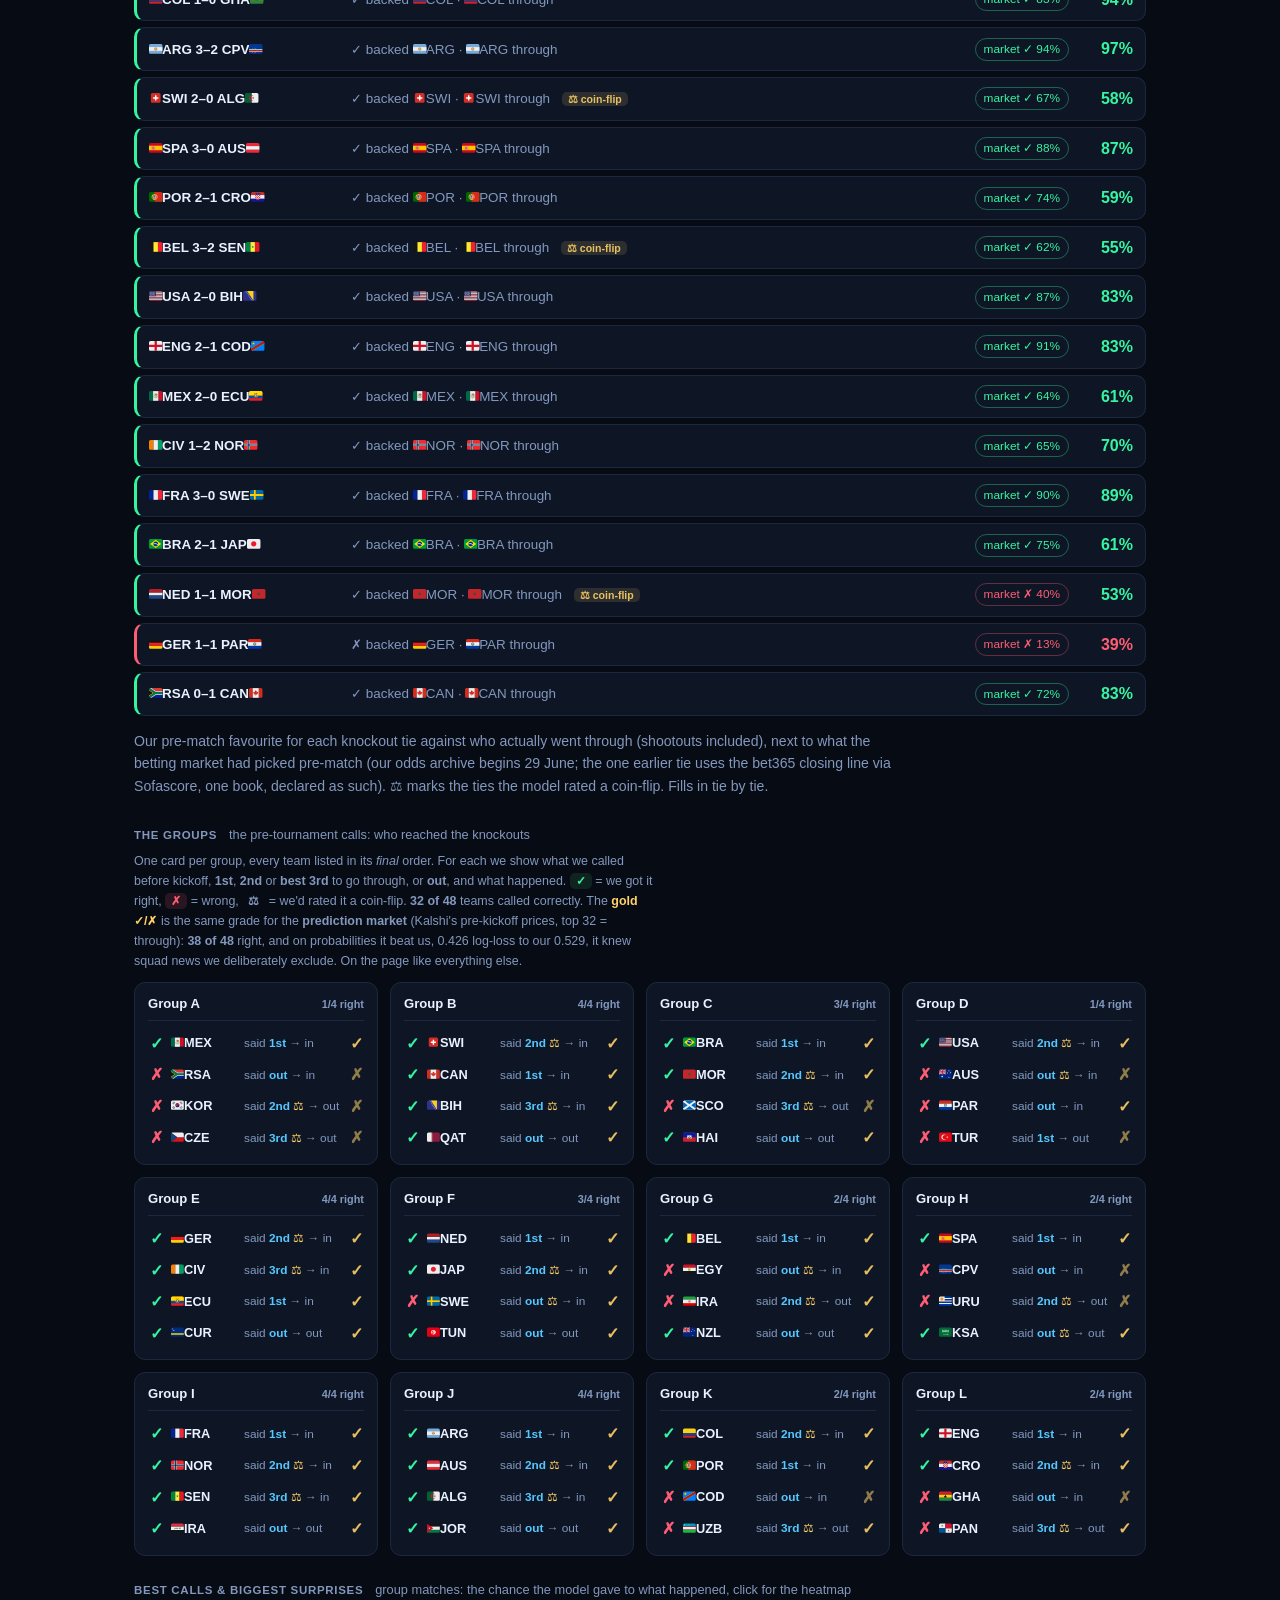
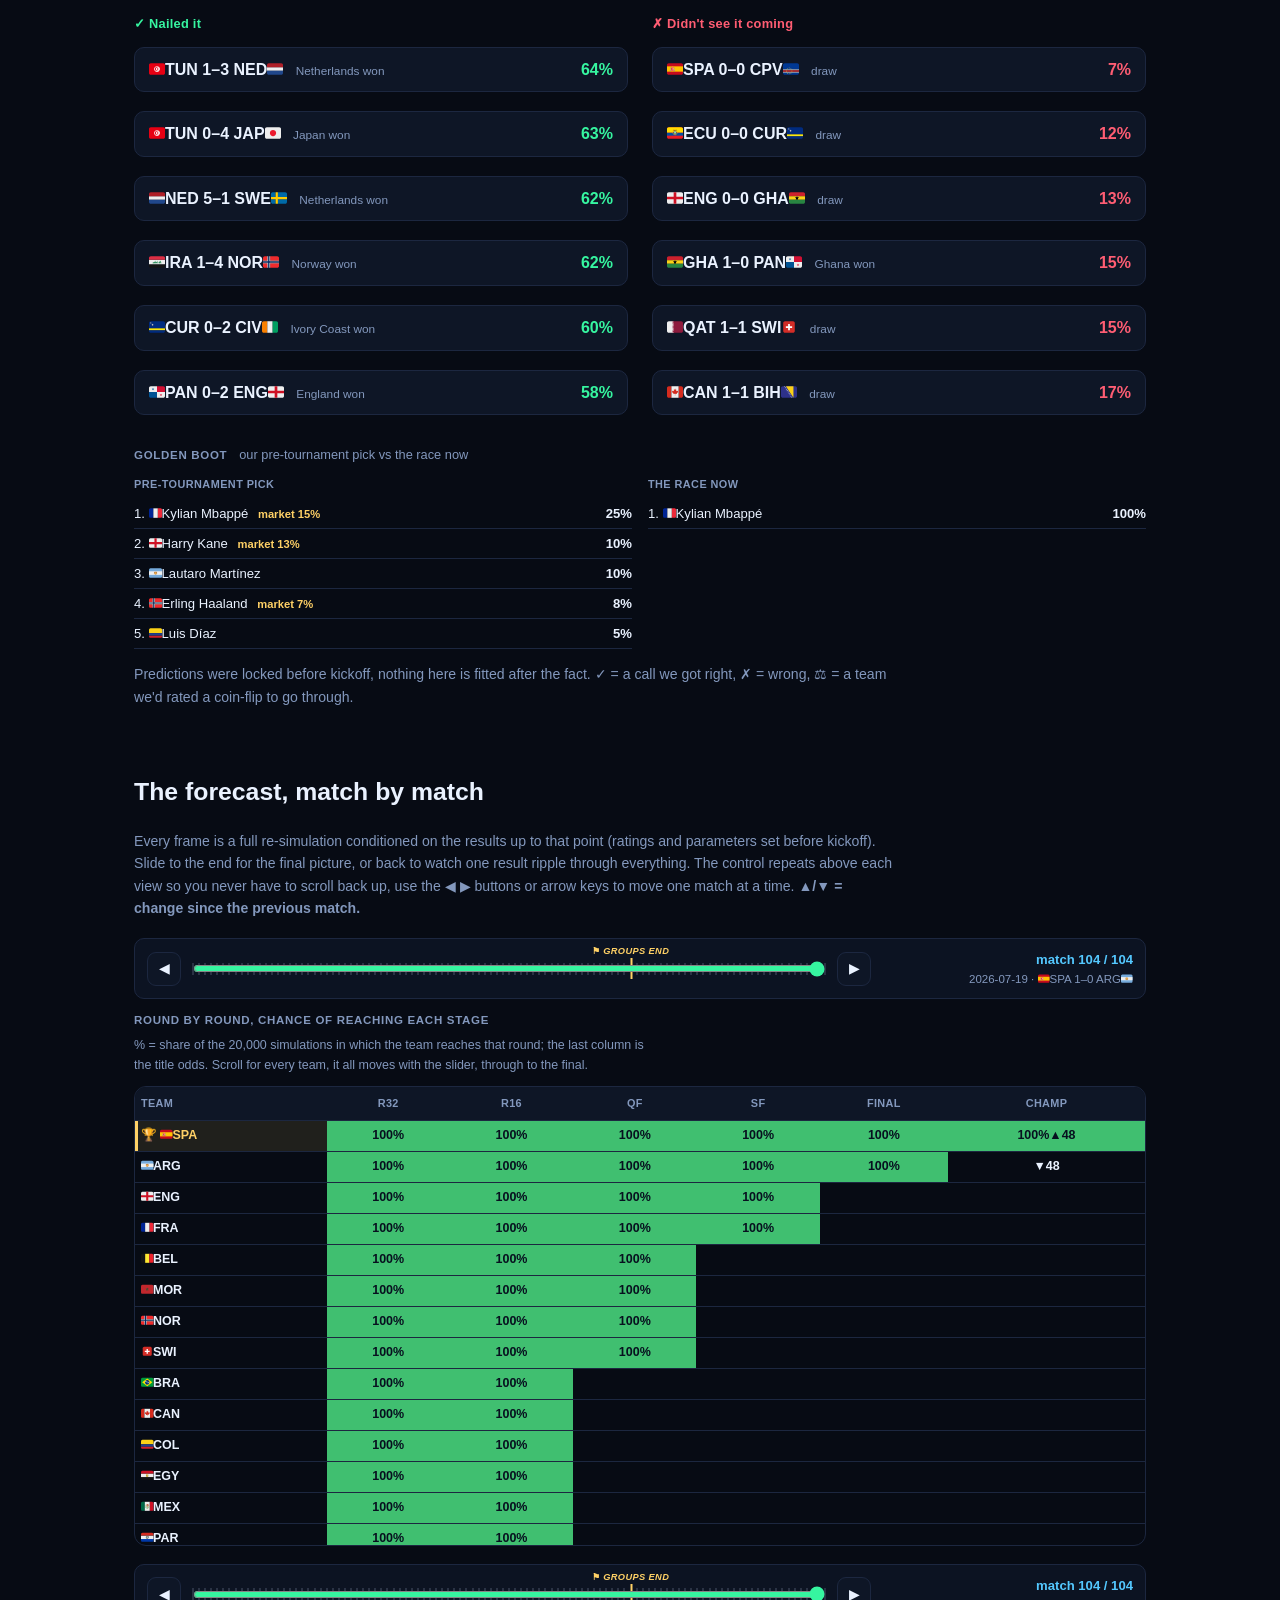
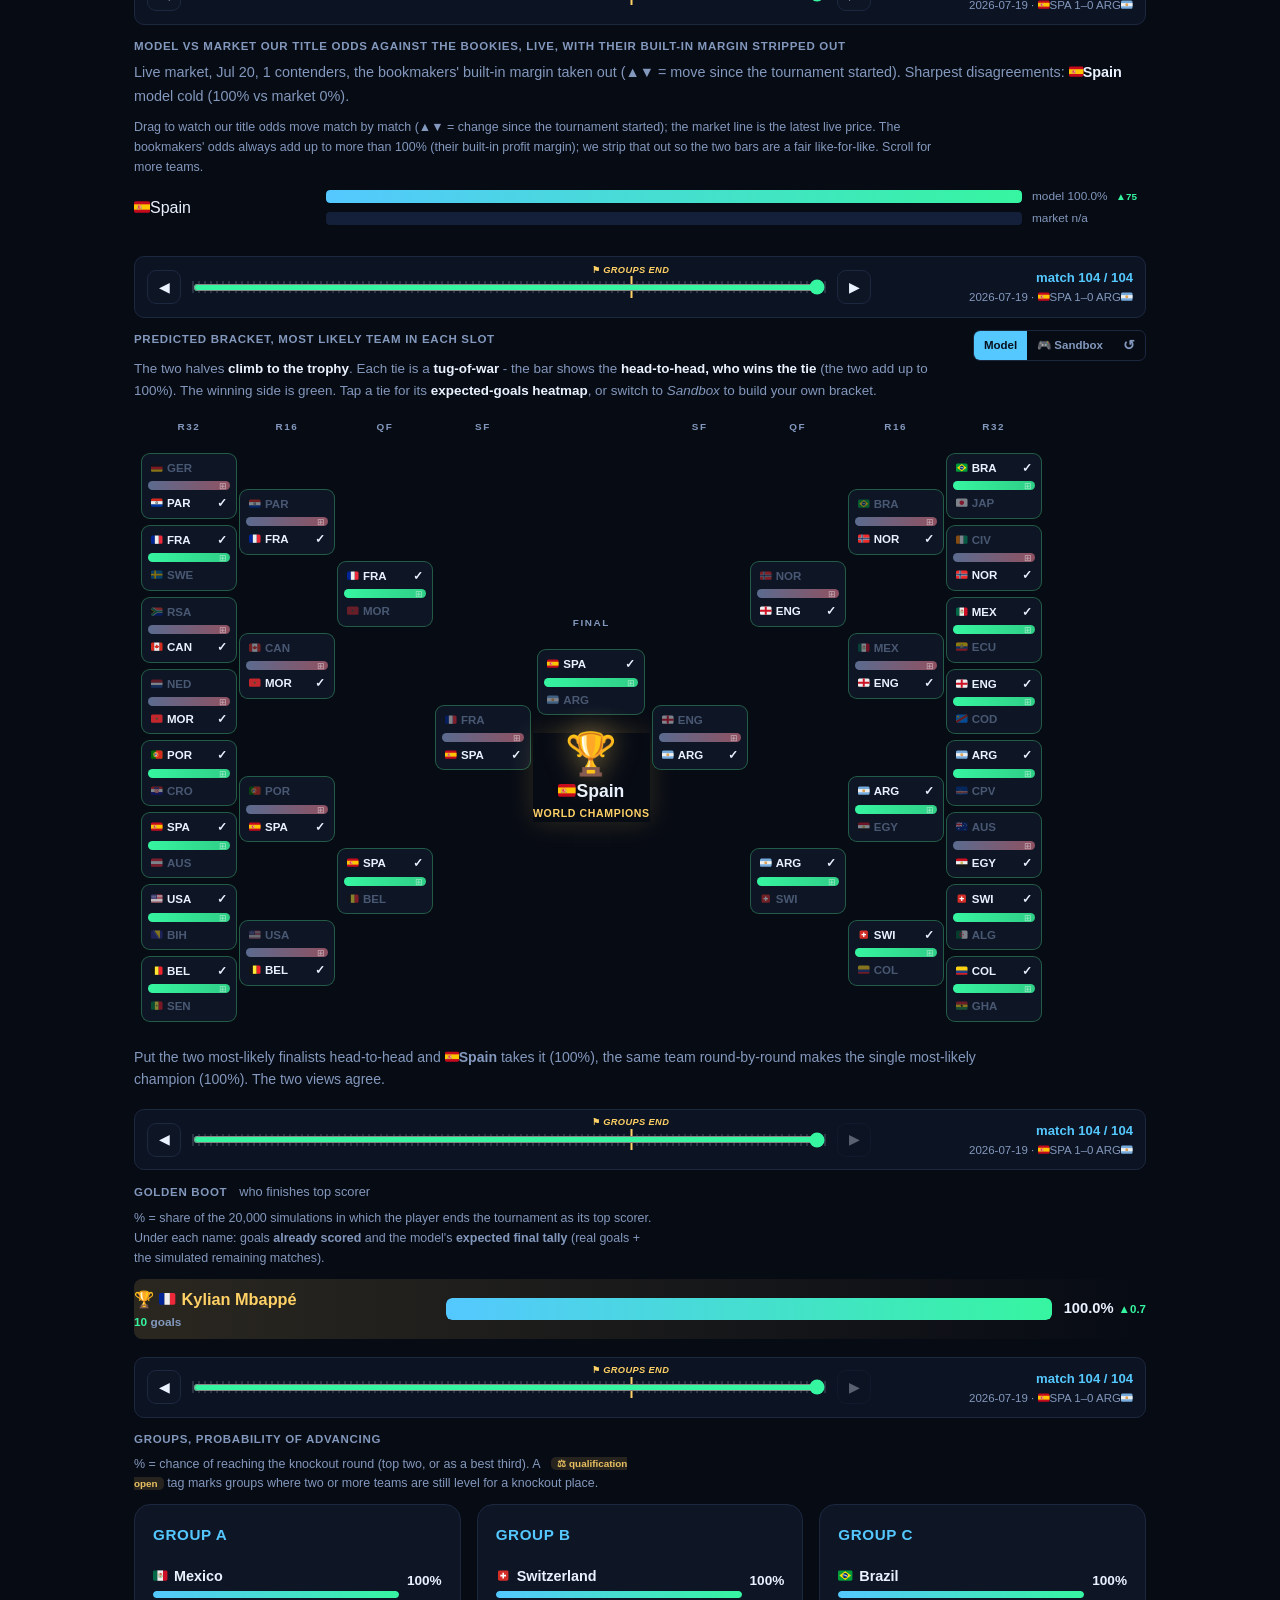
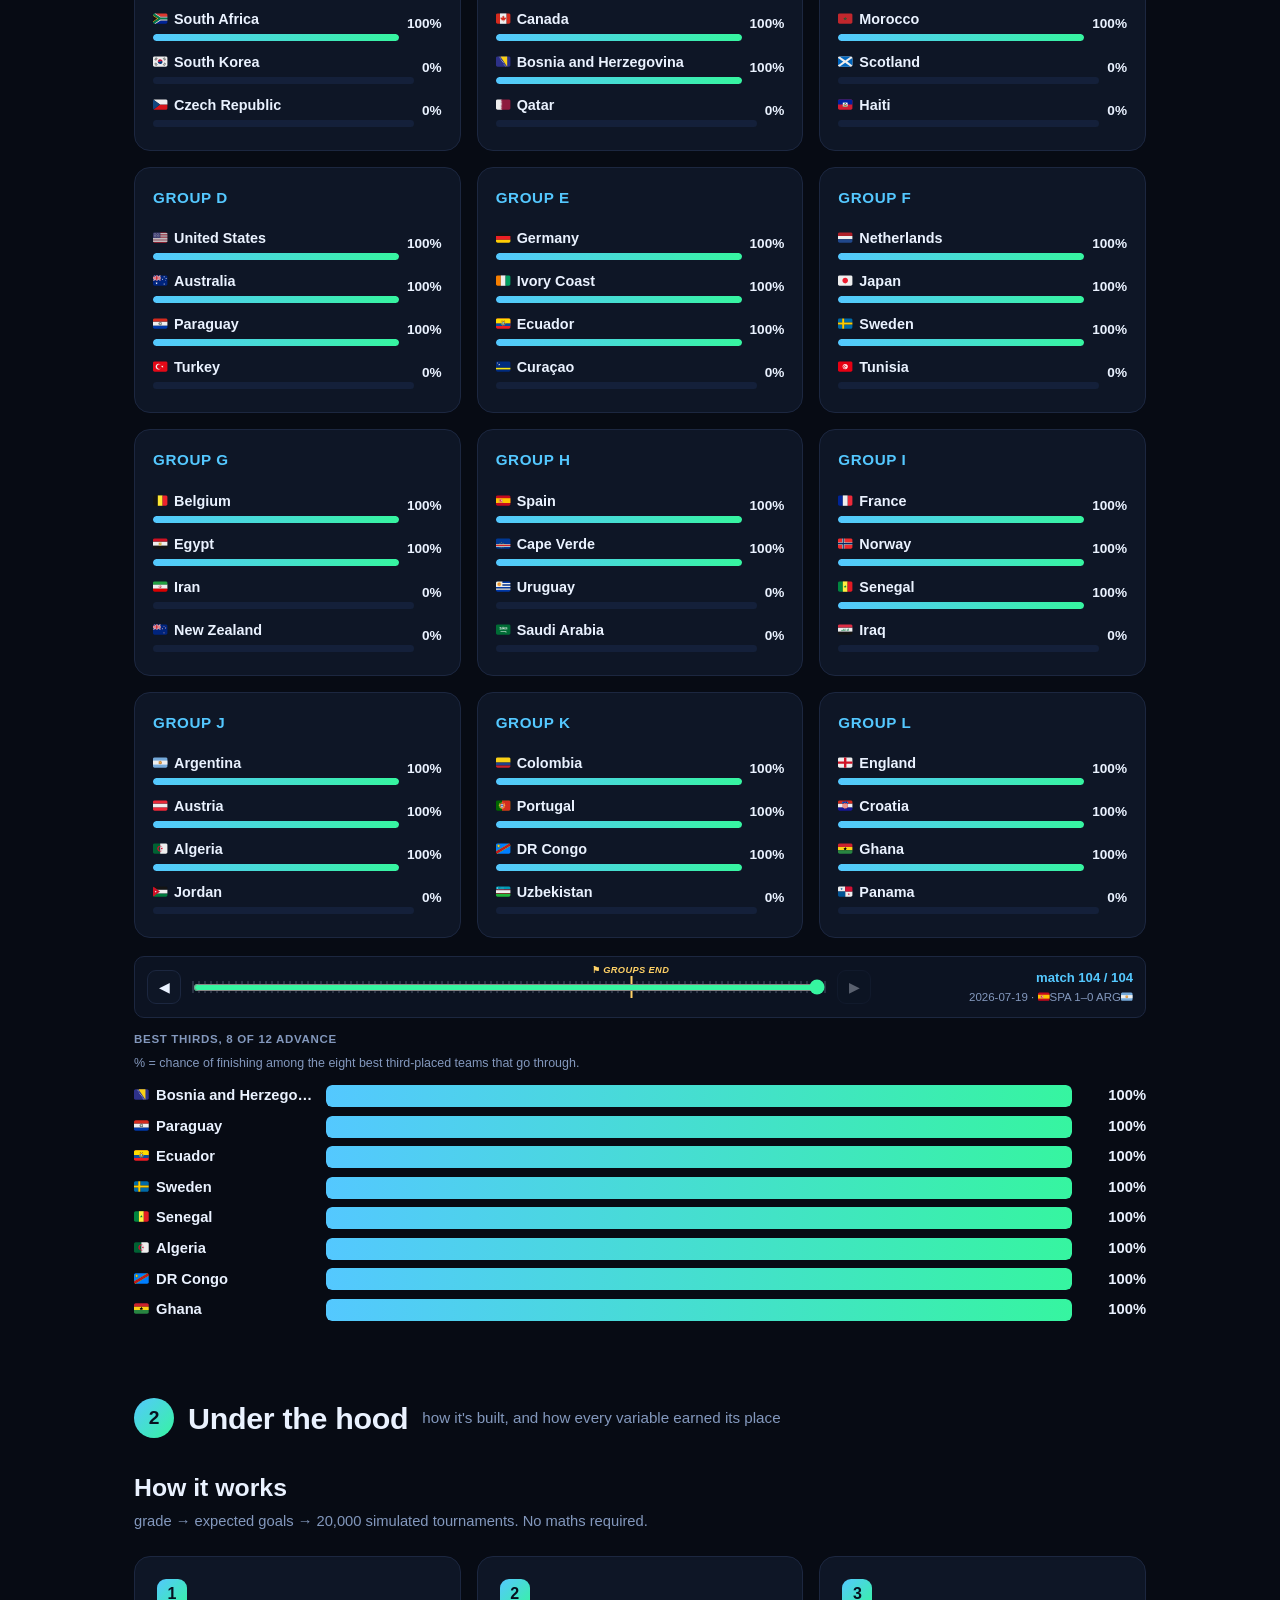
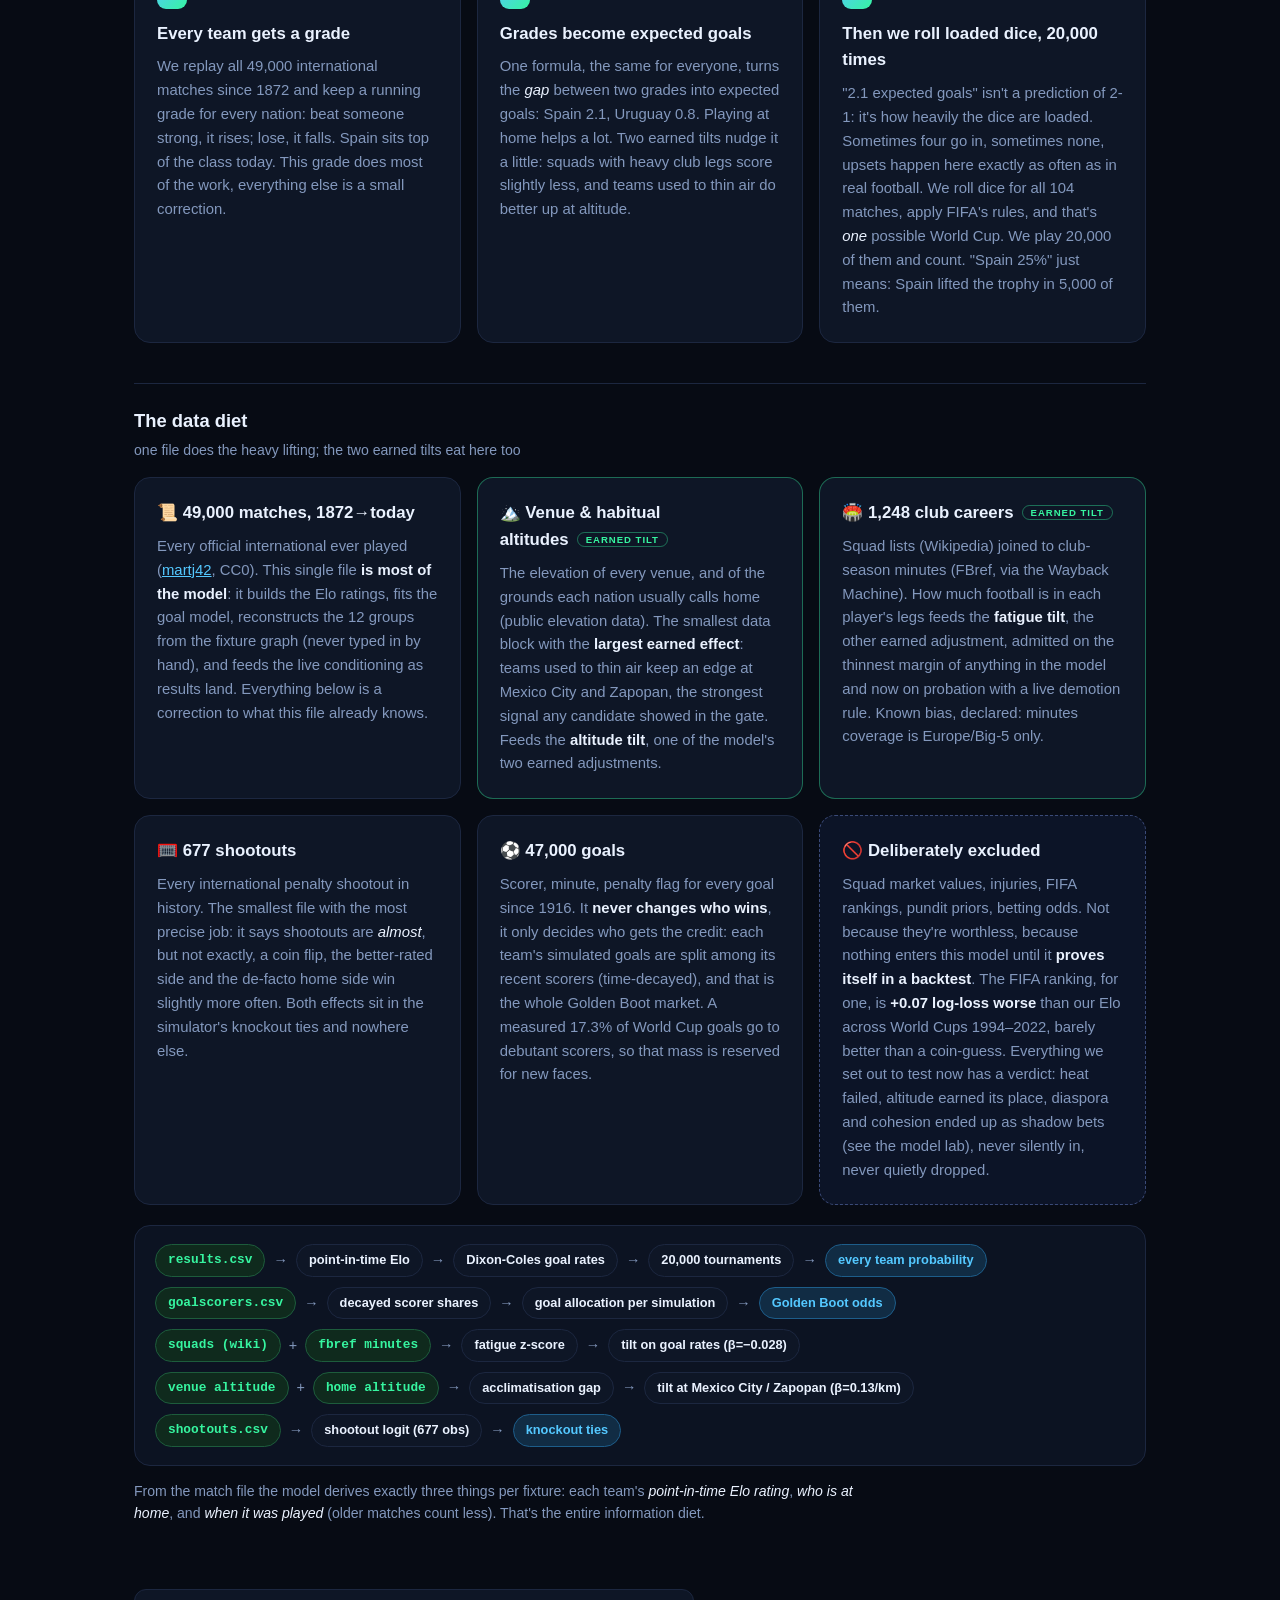
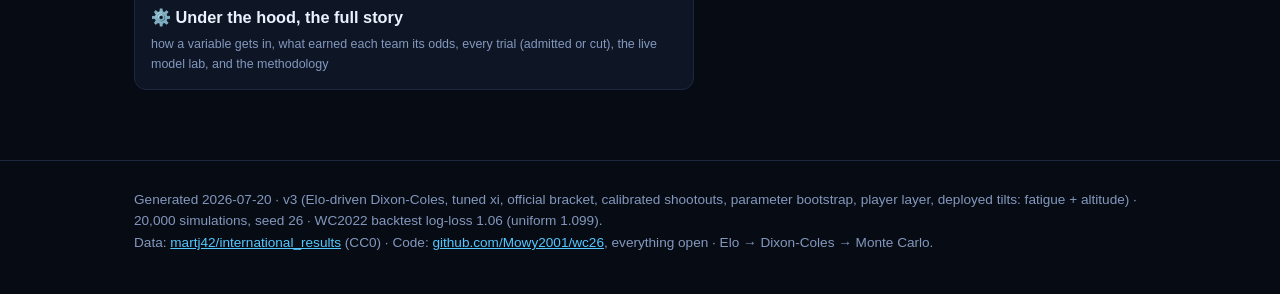
==== commit 1a0ff8c0: "fix(slider): exact kickoff order + per-match Golden Boot crediting Fetched the published per-match k" ====
--- a/site/index.html
+++ b/site/index.html
@@ -4,7 +4,7 @@
 <meta charset="UTF-8">
 <meta name="viewport" content="width=device-width, initial-scale=1.0">
 <title>WC26, Probabilistic World Cup 2026</title>
-<link rel="stylesheet" href="style.css?v=202607201424">
+<link rel="stylesheet" href="style.css?v=202607201445">
 </head>
 <body>
 
@@ -273,7 +273,7 @@
   </div>
 </footer>
 
-<script src="data.js?v=202607201424"></script>
-<script src="app.js?v=202607201424"></script>
+<script src="data.js?v=202607201445"></script>
+<script src="app.js?v=202607201445"></script>
 </body>
 </html>
